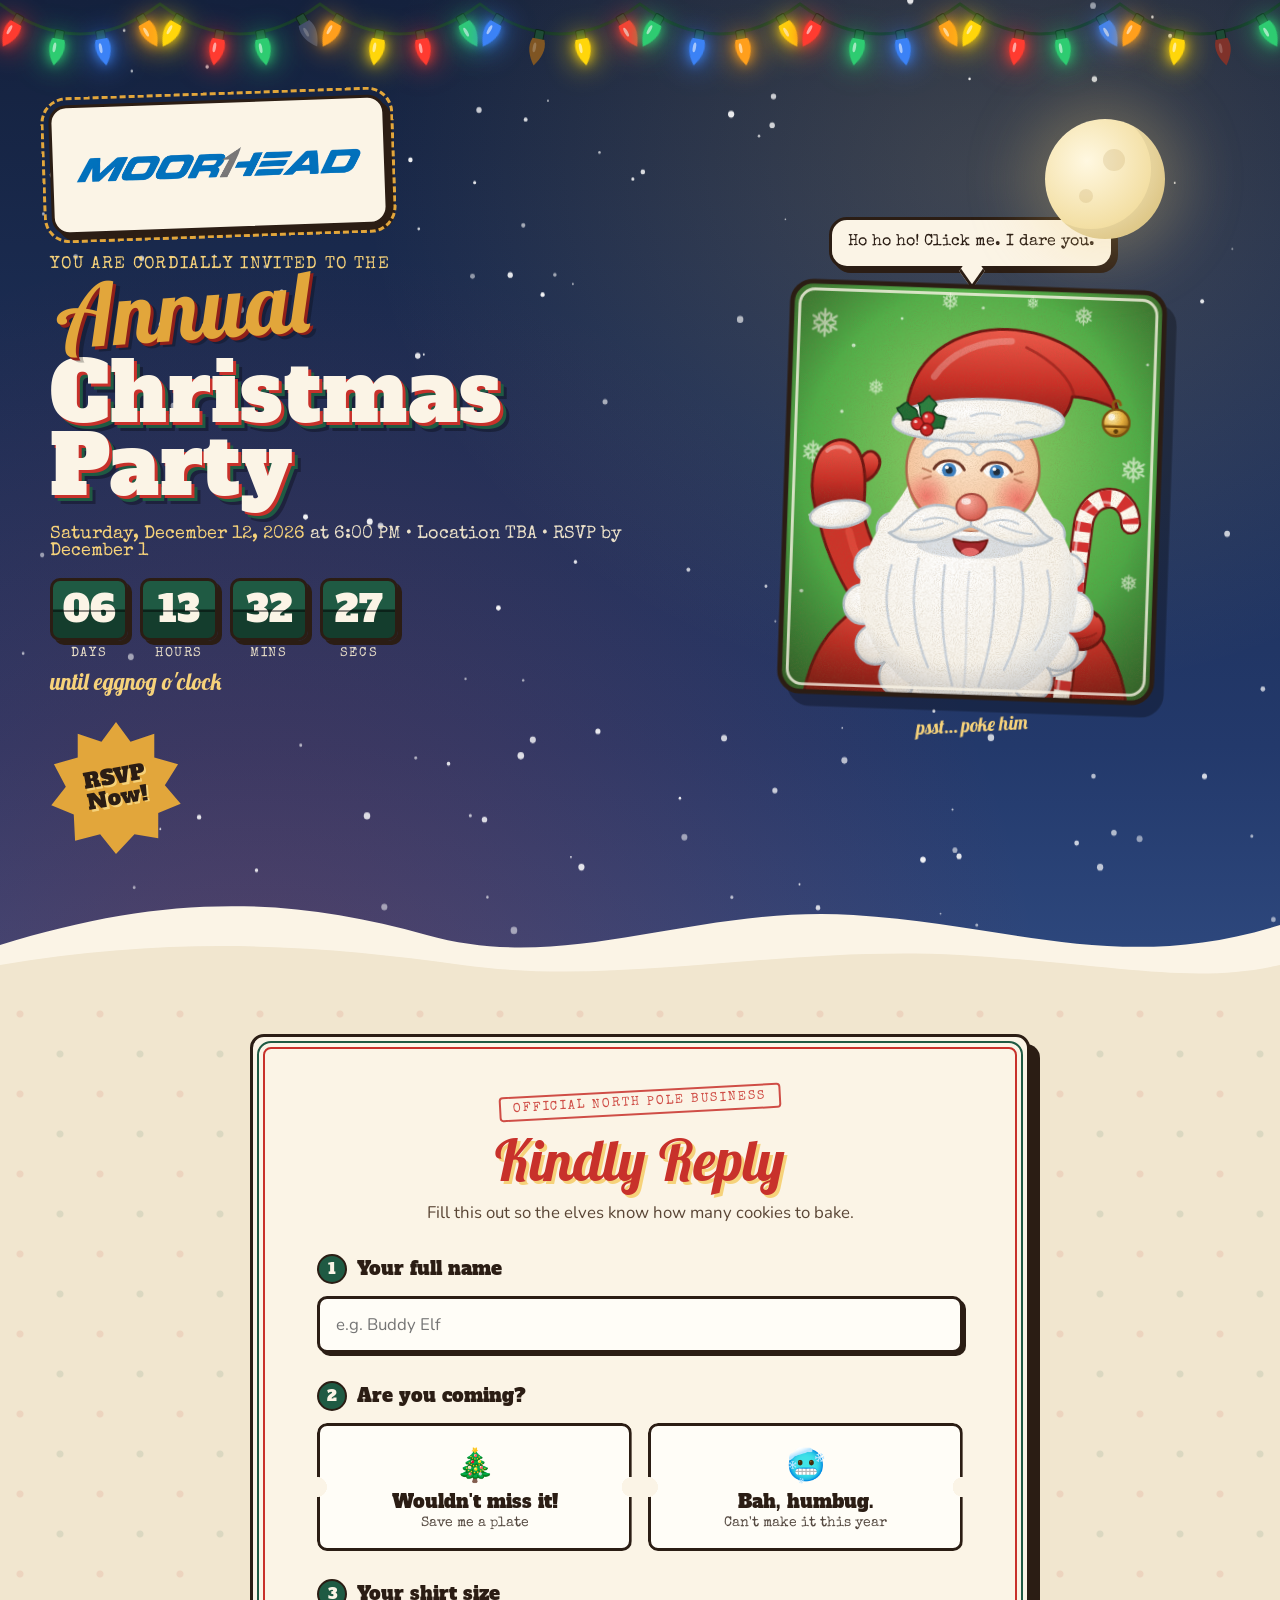
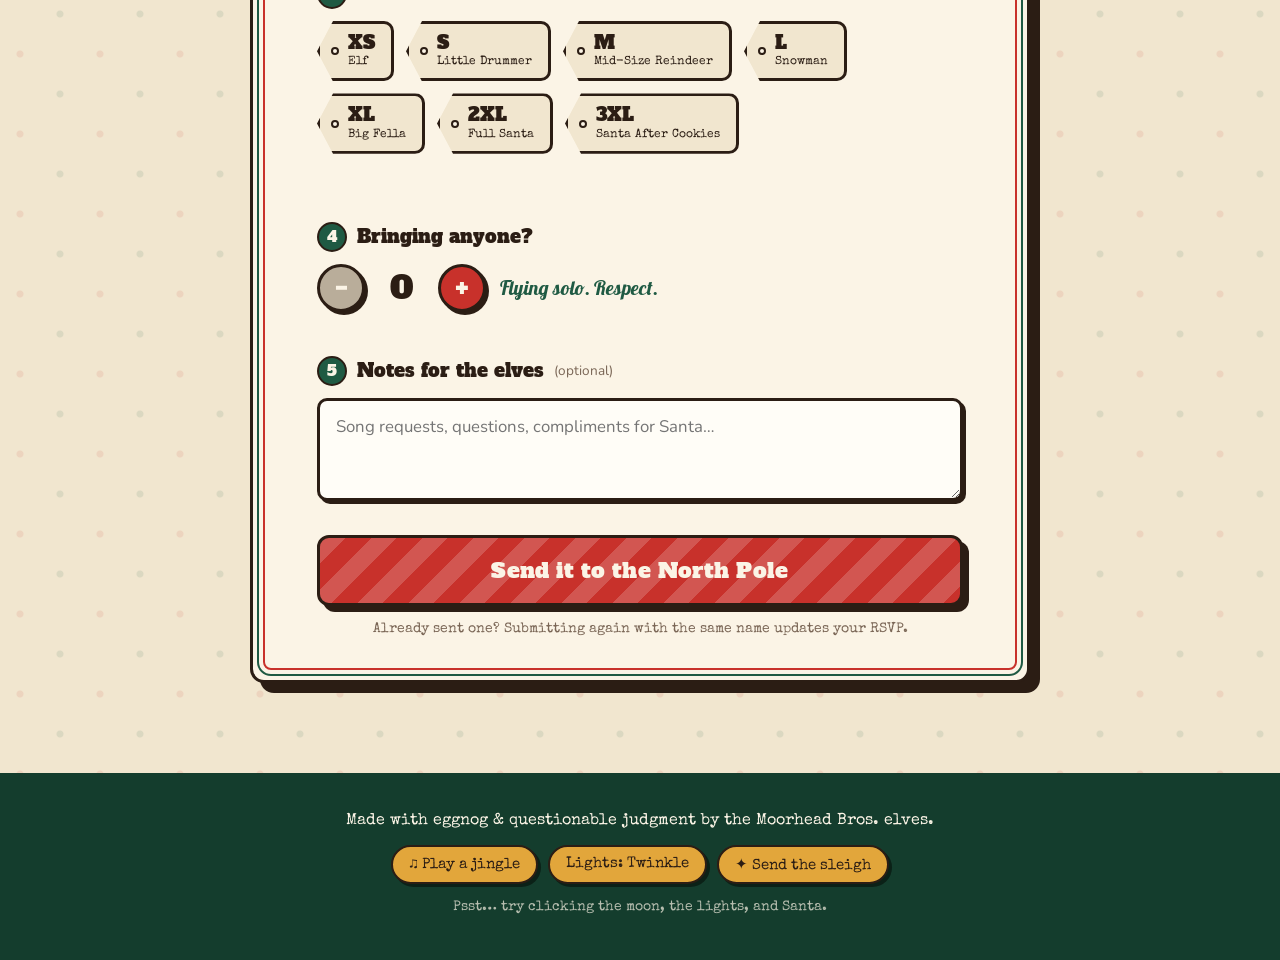
==== index.html @ 8919d3af "Add files via upload" ====
<!doctype html>
<html lang="en">
<head>
  <meta charset="utf-8">
  <meta name="viewport" content="width=device-width, initial-scale=1">
  <title>Moorhead Bros. Christmas Party RSVP</title>
  <meta name="description" content="RSVP for the Moorhead Bros. Annual Christmas Party. Santa is checking his list.">
  <meta name="theme-color" content="#14213d">
  <link rel="icon" href="data:image/svg+xml,<svg xmlns='http://www.w3.org/2000/svg' viewBox='0 0 100 100'><text y='.9em' font-size='90'>🎄</text></svg>">
  <link rel="preconnect" href="https://fonts.googleapis.com">
  <link rel="preconnect" href="https://fonts.gstatic.com" crossorigin>
  <link href="https://fonts.googleapis.com/css2?family=Lobster&family=Alfa+Slab+One&family=Special+Elite&family=Nunito:wght@400;700;900&display=swap" rel="stylesheet">
  <link rel="stylesheet" href="css/style.css">
</head>
<body>
  <!-- Old-school C9 string lights (drawn by js/main.js) -->
  <div class="lights" aria-hidden="true">
    <svg id="lights-svg" preserveAspectRatio="none"></svg>
  </div>

  <!-- Night sky with snow, moon and the occasional sleigh -->
  <header class="hero">
    <canvas id="snow" aria-hidden="true"></canvas>
    <button class="moon" id="moon" type="button" aria-label="Click the moon to call Santa's sleigh"></button>

    <svg class="sleigh" id="sleigh" viewBox="0 0 420 90" aria-hidden="true">
      <g fill="currentColor">
        <!-- reindeer -->
        <g class="deer">
          <ellipse cx="40" cy="48" rx="20" ry="8"/><path d="M56 44l10-12 4 2-8 14z"/><circle cx="68" cy="30" r="5"/>
          <path d="M66 26l-4-10M66 22l-6-2M70 25l4-11M72 19l5-2" stroke="currentColor" stroke-width="2" fill="none"/>
          <path d="M26 52l-8 14M32 54l-2 16M48 54l4 16M54 52l10 12" stroke="currentColor" stroke-width="3" fill="none"/>
        </g>
        <g class="deer" transform="translate(80 -6)">
          <ellipse cx="40" cy="48" rx="20" ry="8"/><path d="M56 44l10-12 4 2-8 14z"/><circle cx="68" cy="30" r="5"/>
          <path d="M66 26l-4-10M66 22l-6-2M70 25l4-11M72 19l5-2" stroke="currentColor" stroke-width="2" fill="none"/>
          <path d="M26 52l-8 14M32 54l-2 16M48 54l4 16M54 52l10 12" stroke="currentColor" stroke-width="3" fill="none"/>
        </g>
        <g class="deer lead" transform="translate(160 -12)">
          <ellipse cx="40" cy="48" rx="20" ry="8"/><path d="M56 44l10-12 4 2-8 14z"/><circle cx="68" cy="30" r="5"/>
          <path d="M66 26l-4-10M66 22l-6-2M70 25l4-11M72 19l5-2" stroke="currentColor" stroke-width="2" fill="none"/>
          <path d="M26 52l-8 14M32 54l-2 16M48 54l4 16M54 52l10 12" stroke="currentColor" stroke-width="3" fill="none"/>
          <circle class="rudolph" cx="74" cy="31" r="3.5"/>
        </g>
        <!-- reins -->
        <path d="M300 52 C 260 40, 240 40, 228 40" stroke="currentColor" stroke-width="1.5" fill="none"/>
        <!-- sleigh + santa -->
        <path d="M300 40h70c10 0 14 10 8 18l-8 8h-66c-10 0-14-6-10-14z"/>
        <path d="M296 72h92c8 0 12-4 14-10" stroke="currentColor" stroke-width="3" fill="none"/>
        <circle cx="338" cy="28" r="9"/><path d="M330 22l8-16 10 14z"/><rect x="326" y="34" width="24" height="10"/>
        <rect x="352" y="22" width="20" height="20" rx="3"/>
      </g>
    </svg>

    <div class="hero-inner">
      <div class="hero-copy">
        <div class="logo-badge">
          <img src="assets/logo.png" alt="Moorhead Bros. logo" id="company-logo"
               onerror="this.hidden=true; document.getElementById('logo-fallback').hidden=false;">
          <div class="logo-fallback" id="logo-fallback" hidden>
            <span class="lf-small">The</span>
            <span class="lf-big">Moorhead Bros.</span>
            <span class="lf-small">Est. a long time ago</span>
          </div>
        </div>

        <p class="kicker">You are cordially invited to the</p>
        <h1 class="title">
          <span class="title-script">Annual</span>
          <span class="title-block">Christmas Party</span>
        </h1>
        <p class="sub" id="party-details">Details loading&hellip;</p>

        <div class="countdown" id="countdown" aria-live="off">
          <div class="cd-cell"><span class="cd-num" data-unit="days">--</span><span class="cd-label">Days</span></div>
          <div class="cd-cell"><span class="cd-num" data-unit="hours">--</span><span class="cd-label">Hours</span></div>
          <div class="cd-cell"><span class="cd-num" data-unit="mins">--</span><span class="cd-label">Mins</span></div>
          <div class="cd-cell"><span class="cd-num" data-unit="secs">--</span><span class="cd-label">Secs</span></div>
        </div>
        <p class="cd-caption" id="cd-caption">until eggnog o'clock</p>

        <a class="btn btn-starburst" href="#rsvp"><span>RSVP<br>Now!</span></a>
        <p class="headcount" id="headcount" hidden></p>
      </div>

      <!-- Vintage Santa (interactive: click him, watch his eyes) -->
      <div class="santa-wrap">
        <div class="speech" id="speech" role="status" aria-live="polite">Ho ho ho! Click me. I dare you.</div>
        <button class="santa-btn" id="santa" type="button" aria-label="Poke Santa">
<svg class="santa" viewBox="0 0 400 440" aria-hidden="true">
            <defs>
              <radialGradient id="sgCard" cx=".5" cy=".42" r=".78">
                <stop offset="0" stop-color="#96d46c"/><stop offset=".55" stop-color="#4fae47"/><stop offset="1" stop-color="#287a35"/>
              </radialGradient>
              <linearGradient id="sgRed" x1="0" y1="0" x2="0" y2="1">
                <stop offset="0" stop-color="#ef5a4b"/><stop offset=".55" stop-color="#cb3027"/><stop offset="1" stop-color="#8c1a16"/>
              </linearGradient>
              <radialGradient id="sgFur" cx=".42" cy=".32" r=".8">
                <stop offset="0" stop-color="#ffffff"/><stop offset=".6" stop-color="#f8f4ec"/><stop offset="1" stop-color="#d3dce6"/>
              </radialGradient>
              <radialGradient id="sgSkin" cx=".45" cy=".42" r=".7">
                <stop offset="0" stop-color="#fee6cc"/><stop offset=".7" stop-color="#f6c49d"/><stop offset="1" stop-color="#e29e78"/>
              </radialGradient>
              <radialGradient id="sgCheek">
                <stop offset="0" stop-color="#f0645f" stop-opacity=".8"/><stop offset="1" stop-color="#f0645f" stop-opacity="0"/>
              </radialGradient>
              <radialGradient id="sgNose" cx=".38" cy=".32" r=".75">
                <stop offset="0" stop-color="#fbab9d"/><stop offset="1" stop-color="#d65449"/>
              </radialGradient>
              <radialGradient id="sgGold" cx=".35" cy=".3" r=".8">
                <stop offset="0" stop-color="#fff3b8"/><stop offset=".5" stop-color="#e8b23f"/><stop offset="1" stop-color="#946010"/>
              </radialGradient>
              <radialGradient id="sgVignette" cx=".5" cy=".46" r=".72">
                <stop offset=".62" stop-color="#3b1d08" stop-opacity="0"/><stop offset="1" stop-color="#3b1d08" stop-opacity=".38"/>
              </radialGradient>
              <symbol id="sgFlake" viewBox="-12 -12 24 24">
                <g stroke="#effbe6" stroke-width="1.7" stroke-linecap="round" fill="none">
                  <path id="sgArm" d="M0 0V-10M-3.2-7.2L0-4.6L3.2-7.2"/>
                  <use href="#sgArm" transform="rotate(60)"/><use href="#sgArm" transform="rotate(120)"/>
                  <use href="#sgArm" transform="rotate(180)"/><use href="#sgArm" transform="rotate(240)"/><use href="#sgArm" transform="rotate(300)"/>
                </g>
              </symbol>
              <clipPath id="sgCardClip"><rect x="4" y="4" width="392" height="432" rx="22"/></clipPath>
              <clipPath id="sgEyeL"><path d="M161 198 C 166 187, 184 187, 189 198 C 184 207, 166 207, 161 198 Z"/></clipPath>
              <clipPath id="sgEyeR"><path d="M211 198 C 216 187, 234 187, 239 198 C 234 207, 216 207, 211 198 Z"/></clipPath>
              <filter id="sgGrain" x="0" y="0" width="100%" height="100%">
                <feTurbulence type="fractalNoise" baseFrequency=".9" numOctaves="2" stitchTiles="stitch"/>
                <feColorMatrix values="0 0 0 0 .25  0 0 0 0 .15  0 0 0 0 .05  0 0 0 -1.1 .62"/>
              </filter>
            </defs>

            <g clip-path="url(#sgCardClip)">
              <!-- green card with snowflakes -->
              <rect width="400" height="440" fill="url(#sgCard)"/>
              <g opacity=".75">
                <use href="#sgFlake" x="22" y="30" width="34" height="34"/>
                <use href="#sgFlake" x="86" y="104" width="18" height="18"/>
                <use href="#sgFlake" x="18" y="170" width="26" height="26"/>
                <use href="#sgFlake" x="40" y="390" width="20" height="20"/>
                <use href="#sgFlake" x="300" y="20" width="22" height="22"/>
                <use href="#sgFlake" x="354" y="176" width="30" height="30"/>
                <use href="#sgFlake" x="358" y="300" width="20" height="20"/>
                <use href="#sgFlake" x="250" y="12" width="14" height="14"/>
                <use href="#sgFlake" x="160" y="10" width="20" height="20"/>
              </g>
              <g fill="#fff" opacity=".7">
                <circle cx="70" cy="70" r="2"/><circle cx="120" cy="40" r="1.5"/><circle cx="60" cy="140" r="1.8"/>
                <circle cx="30" cy="250" r="1.5"/><circle cx="340" cy="110" r="2"/><circle cx="380" cy="80" r="1.5"/>
                <circle cx="372" cy="250" r="1.8"/><circle cx="205" cy="26" r="1.6"/><circle cx="24" cy="330" r="2"/>
              </g>

              <g class="santa-body" stroke-linejoin="round" stroke-linecap="round">
                <!-- coat -->
                <path d="M30 440 C 40 360, 100 318, 200 312 C 300 318, 360 360, 370 440 Z" fill="url(#sgRed)" stroke="#6e1410" stroke-width="3"/>

                <!-- candy cane + holding mitten -->
                <path d="M300 446 L 318 252 C 321 214, 366 210, 368 248" fill="none" stroke="#6e1410" stroke-width="22"/>
                <path d="M300 446 L 318 252 C 321 214, 366 210, 368 248" fill="none" stroke="#fffaf0" stroke-width="17"/>
                <path d="M300 446 L 318 252 C 321 214, 366 210, 368 248" fill="none" stroke="#d62f2f" stroke-width="17" stroke-dasharray="10 11" stroke-linecap="butt"/>
                <path d="M297 430 L 313 254 C 315 230, 336 222, 350 228" fill="none" stroke="#fff" stroke-opacity=".55" stroke-width="3"/>
                <ellipse cx="300" cy="394" rx="28" ry="13" transform="rotate(-28 300 394)" fill="url(#sgFur)" stroke="#b7c2cc" stroke-width="2.5"/>
                <ellipse cx="318" cy="360" rx="26" ry="22" fill="url(#sgRed)" stroke="#6e1410" stroke-width="3"/>
                <path d="M298 352 C 304 338, 326 334, 336 346" fill="none" stroke="#6e1410" stroke-width="3"/>
                <path d="M300 366 C 310 372, 326 372, 336 364" fill="none" stroke="#8c1a16" stroke-width="2" opacity=".6"/>

                <!-- waving arm -->
                <g class="santa-arm"><g transform="translate(-14 -40)">
                  <path d="M126 386 C 104 356, 86 326, 78 294" fill="none" stroke="#6e1410" stroke-width="50"/>
                  <path d="M126 386 C 104 356, 86 326, 78 294" fill="none" stroke="#cd3329" stroke-width="44"/>
                  <path d="M118 372 C 102 350, 92 330, 86 306" fill="none" stroke="#ef5a4b" stroke-width="8" opacity=".5"/>
                  <path d="M98 254 C 114 248, 122 230, 110 222 C 102 218, 96 226, 94 236 Z" fill="url(#sgRed)" stroke="#6e1410" stroke-width="3"/>
                  <path d="M50 284 C 40 252, 46 214, 72 210 C 98 208, 104 242, 100 284 Z" fill="url(#sgRed)" stroke="#6e1410" stroke-width="3"/>
                  <path d="M60 222 C 66 216, 78 216, 84 222" fill="none" stroke="#fff" stroke-opacity=".35" stroke-width="4"/>
                  <ellipse cx="76" cy="288" rx="32" ry="14" transform="rotate(-10 76 288)" fill="url(#sgFur)" stroke="#b7c2cc" stroke-width="2.5"/>
                </g></g>

                <!-- face -->
                <ellipse cx="200" cy="196" rx="70" ry="66" fill="url(#sgSkin)" stroke="#b0654a" stroke-width="2.5"/>
                <circle cx="152" cy="226" r="27" fill="url(#sgCheek)"/>
                <circle cx="248" cy="226" r="27" fill="url(#sgCheek)"/>

                <!-- beard: curls first, body on top so only the scalloped edge shows -->
                <g fill="url(#sgFur)" stroke="#b9c4cf" stroke-width="2.5">
                  <circle cx="118" cy="262" r="17"/><circle cx="98" cy="300" r="19"/><circle cx="90" cy="342" r="21"/>
                  <circle cx="104" cy="384" r="21"/><circle cx="130" cy="416" r="21"/><circle cx="164" cy="436" r="21"/>
                  <circle cx="236" cy="436" r="21"/><circle cx="270" cy="416" r="21"/><circle cx="296" cy="384" r="21"/>
                  <circle cx="310" cy="342" r="21"/><circle cx="302" cy="300" r="19"/><circle cx="282" cy="262" r="17"/>
                </g>
                <path d="M132 216 C 120 240, 92 266, 86 312 C 80 372, 120 432, 200 448 C 280 432, 320 372, 314 312 C 308 266, 280 240, 268 216 C 262 244, 240 260, 200 262 C 160 260, 138 244, 132 216 Z" fill="url(#sgFur)"/>
                <g fill="none" stroke="#cbd4de" stroke-width="2.5" stroke-linecap="round">
                  <path d="M118 300 C 110 330, 114 362, 128 384"/><path d="M146 292 C 138 332, 144 372, 160 406"/>
                  <path d="M174 298 C 170 342, 174 384, 186 424"/><path d="M226 298 C 230 342, 226 384, 214 424"/>
                  <path d="M254 292 C 262 332, 256 372, 240 406"/><path d="M282 300 C 290 330, 286 362, 272 384"/>
                  <path d="M200 304 C 196 344, 202 384, 198 432" opacity=".6"/>
                </g>
                <ellipse cx="200" cy="278" rx="56" ry="12" fill="#c3cdd8" opacity=".55"/>

                <!-- mouth -->
                <g class="mouth">
                  <path d="M182 270 C 186 292, 214 292, 218 270 C 206 274, 194 274, 182 270 Z" fill="#a3232a" stroke="#6e1410" stroke-width="2"/>
                  <path d="M190 283 C 194 277, 206 277, 210 283 C 204 289, 196 289, 190 283 Z" fill="#e86a6a"/>
                </g>

                <!-- mustache -->
                <g fill="url(#sgFur)" stroke="#b9c4cf" stroke-width="2.5">
                  <path d="M200 250 C 190 236, 164 230, 146 240 C 130 249, 128 262, 114 266 C 132 280, 162 276, 182 264 C 192 259, 198 256, 200 256 Z"/>
                  <path d="M200 250 C 210 236, 236 230, 254 240 C 270 249, 272 262, 286 266 C 268 280, 238 276, 218 264 C 208 259, 202 256, 200 256 Z"/>
                </g>
                <g fill="none" stroke="#c6d0da" stroke-width="2">
                  <path d="M150 252 C 162 246, 176 248, 186 254"/><path d="M250 252 C 238 246, 224 248, 214 254"/>
                  <path d="M136 262 C 148 262, 160 258, 170 254"/><path d="M264 262 C 252 262, 240 258, 230 254"/>
                </g>

                <!-- nose -->
                <ellipse cx="200" cy="236" rx="16" ry="14" fill="url(#sgNose)" stroke="#a8463c" stroke-width="2"/>
                <ellipse cx="194" cy="230" rx="5" ry="3.5" fill="#fff" opacity=".75"/>

                <!-- eyes -->
                <g class="eye" id="eye-l">
                  <g clip-path="url(#sgEyeL)">
                    <rect x="158" y="184" width="34" height="28" fill="#fff"/>
                    <g class="pupil" data-cx="175" data-cy="198">
                      <circle cx="175" cy="198" r="7.5" fill="#3d82c4"/>
                      <circle cx="175" cy="198" r="3.6" fill="#1b2a3a"/>
                      <circle cx="172.5" cy="195" r="2" fill="#fff"/>
                    </g>
                    <rect class="lid" x="158" y="185" width="34" height="0" fill="#f6c49d"/>
                  </g>
                  <path d="M159 197 C 165 185, 185 185, 191 197" fill="none" stroke="#6b3426" stroke-width="3"/>
                </g>
                <g class="eye" id="eye-r">
                  <g clip-path="url(#sgEyeR)">
                    <rect x="208" y="184" width="34" height="28" fill="#fff"/>
                    <g class="pupil" data-cx="225" data-cy="198">
                      <circle cx="225" cy="198" r="7.5" fill="#3d82c4"/>
                      <circle cx="225" cy="198" r="3.6" fill="#1b2a3a"/>
                      <circle cx="222.5" cy="195" r="2" fill="#fff"/>
                    </g>
                    <rect class="lid" x="208" y="185" width="34" height="0" fill="#f6c49d"/>
                  </g>
                  <path d="M209 197 C 215 185, 235 185, 241 197" fill="none" stroke="#6b3426" stroke-width="3"/>
                </g>
                <path d="M156 200 l -9 -3 M156 205 l -8 3 M244 200 l 9 -3 M244 205 l 8 3" fill="none" stroke="#c07a5c" stroke-width="2"/>

                <!-- eyebrows -->
                <path d="M152 180 C 160 168, 184 166, 194 176 M248 180 C 240 168, 216 166, 206 176" fill="none" stroke="#c3cdd6" stroke-width="12"/>
                <path d="M152 180 C 160 168, 184 166, 194 176 M248 180 C 240 168, 216 166, 206 176" fill="none" stroke="#fdfbf6" stroke-width="8"/>

                <!-- hat -->
                <g class="santa-hat">
                  <path d="M128 144 C 126 84, 176 44, 240 48 C 296 52, 338 86, 350 128 C 338 122, 318 116, 302 116 C 300 130, 292 142, 282 148 Z" fill="url(#sgRed)" stroke="#6e1410" stroke-width="3"/>
                  <path d="M252 66 C 282 80, 300 98, 304 116" fill="none" stroke="#8c1a16" stroke-width="3" opacity=".6"/>
                  <path d="M156 100 C 172 74, 204 60, 236 60" fill="none" stroke="#fff" stroke-opacity=".25" stroke-width="7"/>
                  <g class="pompom">
                    <path d="M346 126 c -4 -7 6 -11 7 -3" fill="none" stroke="#8a5a10" stroke-width="3"/>
                    <circle cx="349" cy="142" r="14" fill="url(#sgGold)" stroke="#7a4e0c" stroke-width="2.5"/>
                    <path d="M336 146 H 362" stroke="#7a4e0c" stroke-width="2.5"/>
                    <circle cx="349" cy="151" r="2.5" fill="#5a3a08"/>
                    <circle cx="344" cy="136" r="3.5" fill="#fff" opacity=".75"/>
                  </g>
                  <path d="M114 150 C 110 118, 290 110, 294 142 C 296 170, 118 178, 114 150 Z" fill="url(#sgFur)" stroke="#b9c4cf" stroke-width="2.5"/>
                  <g fill="none" stroke="#cfd8e1" stroke-width="2.5">
                    <path d="M150 150 q 14 -8 30 -6"/><path d="M196 140 q 14 -6 30 -2"/><path d="M244 146 q 12 -4 26 2"/>
                    <path d="M172 162 q 14 -6 28 -4"/><path d="M222 160 q 14 -4 28 0"/>
                  </g>
                  <!-- holly -->
                  <g stroke="#0f3d1d" stroke-width="1.6">
                    <path transform="translate(140 146) rotate(-150)" d="M0 0 C 5 -6 10 -3 13 -9 C 15 -3 21 -5 25 -1 C 21 2 23 7 19 10 C 14 6 9 11 5 7 C 3 3 -2 4 0 0 Z" fill="#1e6b34"/>
                    <path transform="translate(144 144) rotate(-70)" d="M0 0 C 5 -6 10 -3 13 -9 C 15 -3 21 -5 25 -1 C 21 2 23 7 19 10 C 14 6 9 11 5 7 C 3 3 -2 4 0 0 Z" fill="#2a8040"/>
                    <path transform="translate(146 148) rotate(-10)" d="M0 0 C 5 -6 10 -3 13 -9 C 15 -3 21 -5 25 -1 C 21 2 23 7 19 10 C 14 6 9 11 5 7 C 3 3 -2 4 0 0 Z" fill="#1e6b34"/>
                  </g>
                  <g stroke="#7a1010" stroke-width="1.5">
                    <circle cx="140" cy="150" r="6.5" fill="#d62828"/><circle cx="151" cy="144" r="6.5" fill="#e03333"/><circle cx="150" cy="156" r="6.5" fill="#c92222"/>
                  </g>
                  <g fill="#fff" opacity=".8"><circle cx="138" cy="148" r="1.8"/><circle cx="149" cy="142" r="1.8"/><circle cx="148" cy="154" r="1.8"/></g>
                </g>
              </g>

              <!-- aged print feel -->
              <rect width="400" height="440" fill="url(#sgVignette)" pointer-events="none"/>
              <rect width="400" height="440" filter="url(#sgGrain)" opacity=".5" pointer-events="none"/>
            </g>
            <rect x="12" y="12" width="376" height="416" rx="16" fill="none" stroke="#fbf4e6" stroke-width="3" opacity=".8"/>
            <rect x="4" y="4" width="392" height="432" rx="22" fill="none" stroke="#2b1d14" stroke-width="5"/>
          </svg>
        </button>
        <p class="santa-hint">psst&hellip; poke him</p>
      </div>
    </div>

    <!-- snowy hills divider -->
    <svg class="hills" viewBox="0 0 1440 120" preserveAspectRatio="none" aria-hidden="true">
      <path d="M0 70 C 180 20, 320 20, 480 60 C 640 100, 780 30, 960 40 C 1140 50, 1260 100, 1440 50 L1440 120 L0 120 Z" fill="#fbf4e6"/>
      <path d="M0 90 C 200 60, 360 70, 520 90 C 700 112, 880 70, 1080 80 C 1260 90, 1340 110, 1440 90 L1440 120 L0 120 Z" fill="#f1e6cf"/>
    </svg>
  </header>

  <main>
    <section class="rsvp" id="rsvp">
      <div class="card" id="card">
        <!-- FORM SIDE -->
        <form id="rsvp-form" class="card-face" novalidate>
          <div class="card-head">
            <p class="stamp">Official North Pole Business</p>
            <h2>Kindly Reply</h2>
            <p class="card-sub">Fill this out so the elves know how many cookies to bake.</p>
          </div>

          <!-- honeypot: humans never see this -->
          <div class="hp" aria-hidden="true">
            <label>Leave this empty <input type="text" name="website" tabindex="-1" autocomplete="off"></label>
          </div>

          <div class="field">
            <label for="name" class="label"><span class="num">1</span> Your full name</label>
            <input id="name" name="name" type="text" maxlength="80" autocomplete="name" required placeholder="e.g. Buddy Elf">
            <p class="error" data-for="name"></p>
          </div>

          <fieldset class="field">
            <legend class="label"><span class="num">2</span> Are you coming?</legend>
            <div class="attend">
              <label class="ticket ticket-yes">
                <input type="radio" name="attending" value="Yes" required>
                <span class="ticket-inner">
                  <span class="ticket-emoji" aria-hidden="true">🎄</span>
                  <span class="ticket-main">Wouldn't miss it!</span>
                  <span class="ticket-small">Save me a plate</span>
                </span>
              </label>
              <label class="ticket ticket-no">
                <input type="radio" name="attending" value="No">
                <span class="ticket-inner">
                  <span class="ticket-emoji" aria-hidden="true">🥶</span>
                  <span class="ticket-main">Bah, humbug.</span>
                  <span class="ticket-small">Can't make it this year</span>
                </span>
              </label>
            </div>
            <p class="error" data-for="attending"></p>
          </fieldset>

          <div class="if-attending" id="if-attending">
           <div class="if-attending-inner">
            <fieldset class="field">
              <legend class="label"><span class="num">3</span> Your shirt size</legend>
              <div class="sizes" id="sizes"></div>
              <p class="size-quip" id="size-quip" aria-live="polite">&nbsp;</p>
              <p class="error" data-for="shirtSize"></p>
            </fieldset>

            <fieldset class="field">
              <legend class="label"><span class="num">4</span> Bringing anyone?</legend>
              <div class="stepper">
                <button type="button" class="step-btn" id="guest-minus" aria-label="Remove a guest">&minus;</button>
                <output class="step-val" id="guest-count" aria-live="polite">0</output>
                <button type="button" class="step-btn" id="guest-plus" aria-label="Add a guest">+</button>
                <span class="step-quip" id="guest-quip">Flying solo. Respect.</span>
              </div>
              <div class="guests" id="guests"></div>
              <div class="extra-guests" id="extra-guests" hidden>
                <label for="extra-count">Anyone else tagging along? Just give us a number.</label>
                <select id="extra-count"></select>
              </div>
              <p class="error" data-for="guests"></p>
            </fieldset>
           </div>
          </div>

          <div class="field">
            <label for="notes" class="label"><span class="num" id="notes-num">5</span> Notes for the elves <em>(optional)</em></label>
            <textarea id="notes" name="notes" rows="3" maxlength="500" placeholder="Song requests, questions, compliments for Santa&hellip;"></textarea>
          </div>

          <button type="submit" class="btn btn-submit" id="submit-btn">
            <span class="btn-label">Send it to the North Pole</span>
            <span class="btn-sending">Elves are processing&hellip;</span>
          </button>
          <p class="form-status" id="form-status" role="alert"></p>
          <p class="fine-print">Already sent one? Submitting again with the same name updates your RSVP.</p>
        </form>

        <!-- SUCCESS SIDE -->
        <div class="card-face card-success" id="success" tabindex="-1" hidden>
          <div class="nice-list">
            <p class="stamp stamp-green">Approved</p>
            <h2 id="success-title">You're on the Nice List!</h2>
            <p id="success-msg" class="card-sub"></p>
            <div class="ticket-stub" id="ticket-stub"></div>
            <button type="button" class="btn btn-ghost" id="edit-btn">Change my RSVP</button>
          </div>
        </div>
      </div>
    </section>
  </main>

  <footer class="footer">
    <p>Made with eggnog &amp; questionable judgment by the Moorhead Bros. elves.</p>
    <p class="footer-tools">
      <button type="button" class="chip" id="jingle-btn" aria-pressed="false">&#9835; Play a jingle</button>
      <button type="button" class="chip" id="mode-btn">Lights: Twinkle</button>
      <button type="button" class="chip" id="sleigh-btn">&#10022; Send the sleigh</button>
    </p>
    <p class="footer-egg">Psst&hellip; try clicking the moon, the lights, and Santa.</p>
  </footer>

  <div class="toast" id="toast" role="status" aria-live="polite"></div>

  <script src="js/config.js"></script>
  <script src="js/main.js"></script>
  <script src="js/rsvp.js"></script>
</body>
</html>
---- css/style.css ----
/* ============================================================
   Moorhead Bros. Christmas Party RSVP
   Retro palette: cream paper, tomato red, pine green, tinsel gold
   ============================================================ */
:root {
  --ink: #2b1d14;
  --paper: #fbf4e6;
  --paper-2: #f1e6cf;
  --red: #c8312b;
  --red-dk: #8f1f1a;
  --green: #1f5a43;
  --green-dk: #143d2d;
  --gold: #e2a63b;
  --gold-lt: #f6d27a;
  --night: #14213d;
  --night-2: #23396b;
  --shadow: 6px 6px 0 var(--ink);
  --radius: 14px;
  --font-script: "Lobster", "Brush Script MT", cursive;
  --font-slab: "Alfa Slab One", "Rockwell", Georgia, serif;
  --font-type: "Special Elite", "Courier New", monospace;
  --font-body: "Nunito", system-ui, sans-serif;
}

*, *::before, *::after { box-sizing: border-box; }
html { scroll-behavior: smooth; }
body {
  margin: 0;
  font-family: var(--font-body);
  color: var(--ink);
  background: var(--paper-2);
  overflow-x: hidden;
  -webkit-font-smoothing: antialiased;
}
img { max-width: 100%; display: block; }
button { font: inherit; color: inherit; }
[hidden] { display: none !important; }

/* ---------- String lights ---------- */
.lights {
  position: fixed;
  inset: 0 0 auto 0;
  height: 78px;
  z-index: 50;
  pointer-events: none;
}
#lights-svg { width: 100%; height: 100%; overflow: visible; }
.wire { fill: none; stroke: #173a2a; stroke-width: 3; }
.bulb { pointer-events: auto; cursor: pointer; transition: transform .2s; }
.bulb .glass { transition: fill .25s, opacity .25s, filter .25s; }
.bulb .shine { fill: #fff; opacity: .55; }
.bulb .socket { fill: #1d4a35; stroke: #0e261b; stroke-width: 1; }
.bulb.on .glass { filter: drop-shadow(0 0 6px var(--c)) drop-shadow(0 0 14px var(--c)); }
.bulb.off .glass { fill: color-mix(in srgb, var(--c) 35%, #3a2d26) !important; filter: none; }
.bulb.off .shine { opacity: .2; }
.bulb.broken .glass { fill: #3a2d26 !important; filter: none; opacity: .5; }
.bulb.broken .shine { opacity: 0; }
.bulb:hover { transform: translateY(2px); }
.shard { fill: #e8e2d4; animation: shard 0.8s ease-out forwards; }
@keyframes shard {
  to { transform: translate(var(--dx), var(--dy)) rotate(var(--rot)); opacity: 0; }
}

/* ---------- Hero ---------- */
.hero {
  position: relative;
  min-height: 100vh;
  padding: 100px 24px 140px;
  background:
    radial-gradient(ellipse at 78% 18%, rgba(246,210,122,.18), transparent 45%),
    radial-gradient(ellipse at 20% 110%, rgba(200,49,43,.25), transparent 55%),
    linear-gradient(180deg, var(--night) 0%, var(--night-2) 75%, #2f4a80 100%);
  color: var(--paper);
  overflow: hidden;
  isolation: isolate;
}
#snow { position: absolute; inset: 0; width: 100%; height: 100%; z-index: 0; pointer-events: none; }
.moon {
  position: absolute; top: 12%; right: 9%;
  width: 120px; height: 120px; border-radius: 50%;
  background: radial-gradient(circle at 35% 35%, #fff8e1, #f3dfa4 60%, #e2c475);
  box-shadow: 0 0 60px 20px rgba(246, 210, 122, .25), inset -14px -10px 0 rgba(0,0,0,.06);
  z-index: 3;
  border: 0; padding: 0; cursor: pointer;
  transition: box-shadow .3s, transform .3s;
}
.moon:hover, .moon:focus-visible {
  outline: none; transform: scale(1.06);
  box-shadow: 0 0 80px 34px rgba(246, 210, 122, .45), inset -14px -10px 0 rgba(0,0,0,.06);
}
.moon::before, .moon::after {
  content: ""; position: absolute; border-radius: 50%; background: rgba(160, 120, 50, .15);
}
.moon::before { width: 22px; height: 22px; top: 30px; left: 58px; }
.moon::after { width: 14px; height: 14px; top: 70px; left: 34px; }

.sleigh {
  position: absolute; top: 16%; left: 0;
  width: 260px; color: rgba(20, 14, 10, .85);
  transform: translateX(-120%);
  z-index: 1; pointer-events: none;
}
.sleigh.fly { animation: fly 9s linear forwards; }
.sleigh .deer { animation: gallop .5s ease-in-out infinite alternate; transform-box: fill-box; }
.sleigh .deer.lead { animation-delay: .15s; }
.sleigh .rudolph { fill: #ff3b30; filter: drop-shadow(0 0 4px #ff3b30); }
@keyframes fly {
  0%   { transform: translate(-120%, 40px) rotate(-4deg); }
  50%  { transform: translate(50vw, -30px) rotate(-8deg); }
  100% { transform: translate(110vw, 30px) rotate(-2deg); }
}
@keyframes gallop { to { transform: translateY(-4px); } }

.hero-inner {
  position: relative; z-index: 2;
  max-width: 1180px; margin: 0 auto;
  display: grid; grid-template-columns: 1.1fr .9fr; gap: 32px; align-items: center;
}
.hero-copy { text-align: left; }

.logo-badge {
  display: inline-flex; align-items: center; justify-content: center;
  padding: 14px 22px;
  background: var(--paper);
  border: 3px solid var(--ink);
  border-radius: 18px;
  outline: 3px dashed var(--gold);
  outline-offset: 5px;
  box-shadow: var(--shadow);
  transform: rotate(-2deg);
  margin-bottom: 26px;
  animation: sway 6s ease-in-out infinite;
}
.logo-badge img { max-height: 96px; width: auto; max-width: min(320px, 70vw); }
.logo-fallback { display: flex; flex-direction: column; align-items: center; color: var(--ink); line-height: 1; }
.lf-small { font-family: var(--font-type); font-size: .8rem; letter-spacing: .14em; text-transform: uppercase; }
.lf-big { font-family: var(--font-slab); font-size: 1.9rem; color: var(--red); margin: 6px 0; }
@keyframes sway { 0%,100% { transform: rotate(-2deg); } 50% { transform: rotate(1.5deg); } }

.kicker {
  font-family: var(--font-type);
  font-size: 1.05rem; letter-spacing: .08em; text-transform: uppercase;
  color: var(--gold-lt); margin: 0 0 6px;
}
.title { margin: 0; line-height: .9; }
.title-script {
  display: block;
  font-family: var(--font-script); font-weight: 400;
  font-size: clamp(3rem, 7vw, 5.4rem);
  color: var(--gold);
  text-shadow: 3px 3px 0 var(--red-dk), 6px 6px 0 rgba(0,0,0,.25);
  transform: rotate(-4deg); transform-origin: left;
  margin-left: 6px;
}
.title-block {
  display: block;
  font-family: var(--font-slab); font-weight: 400;
  font-size: clamp(2.6rem, 6.4vw, 5.2rem);
  color: var(--paper);
  letter-spacing: .01em;
  text-shadow: 3px 3px 0 var(--red), 6px 6px 0 var(--green), 9px 9px 0 rgba(0,0,0,.3);
}
.sub {
  font-family: var(--font-type); font-size: 1.1rem;
  margin: 22px 0 18px; color: #e9dfc8;
}
.sub strong { color: var(--gold-lt); font-weight: 400; }

/* Flip-clock countdown */
.countdown { display: flex; gap: 12px; flex-wrap: wrap; }
.cd-cell {
  display: flex; flex-direction: column; align-items: center;
  min-width: 78px;
}
.cd-num {
  position: relative;
  display: block; width: 100%;
  padding: 10px 8px;
  font-family: var(--font-slab); font-size: 2.3rem; line-height: 1; text-align: center;
  color: var(--paper);
  background: linear-gradient(180deg, var(--green) 50%, var(--green-dk) 50%);
  border: 3px solid var(--ink); border-radius: 10px;
  box-shadow: 4px 4px 0 var(--ink);
}
.cd-num::after {
  content: ""; position: absolute; left: 0; right: 0; top: 50%; height: 2px; background: rgba(0,0,0,.45);
}
.cd-num.tick { animation: flip .35s ease; }
@keyframes flip { 0% { transform: rotateX(0); } 50% { transform: rotateX(80deg); } 100% { transform: rotateX(0); } }
.cd-label { font-family: var(--font-type); font-size: .8rem; letter-spacing: .12em; text-transform: uppercase; margin-top: 6px; color: #e9dfc8; }
.cd-caption { font-family: var(--font-script); font-size: 1.4rem; color: var(--gold-lt); margin: 8px 0 26px; }

/* Starburst button */
.btn-starburst {
  --size: 132px;
  display: inline-grid; place-items: center;
  width: var(--size); height: var(--size);
  text-decoration: none; text-align: center;
  font-family: var(--font-slab); font-size: 1.3rem; line-height: 1;
  color: var(--ink);
  background: var(--gold);
  clip-path: polygon(50% 0%, 61% 15%, 79% 9%, 79% 27%, 97% 32%, 87% 48%, 99% 62%, 82% 69%, 82% 88%, 64% 85%, 50% 100%, 38% 85%, 19% 90%, 18% 70%, 1% 63%, 12% 49%, 3% 32%, 21% 27%, 21% 9%, 39% 15%);
  animation: spin 18s linear infinite;
  transition: background .2s;
  position: relative;
}
.btn-starburst span { animation: spin 18s linear infinite reverse; transform: rotate(-10deg); text-shadow: 2px 2px 0 var(--gold-lt); }
.btn-starburst:hover, .btn-starburst:focus-visible { background: var(--gold-lt); animation-duration: 3s; }
.btn-starburst:hover span, .btn-starburst:focus-visible span { animation-duration: 3s; }
@keyframes spin { to { transform: rotate(360deg); } }
.headcount {
  font-family: var(--font-type); color: var(--paper); margin-top: 14px;
  display: inline-block; padding: 6px 12px; background: rgba(0,0,0,.25); border-radius: 999px;
}

/* ---------- Santa ---------- */
.santa-wrap { position: relative; display: flex; flex-direction: column; align-items: center; }
.santa-btn {
  background: none; border: 0; padding: 0; cursor: pointer;
  width: min(380px, 82vw);
  filter: drop-shadow(10px 12px 0 rgba(0,0,0,.3));
  transform: rotate(2deg);
  -webkit-tap-highlight-color: transparent;
}
.santa-btn:focus-visible { outline: 3px dashed var(--gold); outline-offset: 6px; border-radius: 20px; }
.santa { width: 100%; height: auto; overflow: visible; animation: bob 3.2s ease-in-out infinite; }
.santa * { transform-box: view-box; }
.santa-arm { transform-origin: 122px 380px; animation: wave 1.6s ease-in-out infinite; }
.santa-hat { transform-origin: 200px 150px; }
.pompom { transform-origin: 349px 124px; animation: pom 1.8s ease-in-out infinite; }
.mouth { transform-origin: 200px 272px; }
.santa.talking .mouth { animation: talk .18s ease-in-out infinite alternate; }
.santa.jiggle { animation: jiggle .6s ease; }
.santa.jiggle .santa-hat { animation: hatpop .6s ease; }
.lid { transition: height .08s; }
.santa.blink .lid, .santa.wink #eye-r .lid { height: 24px; }
@keyframes bob { 0%,100% { transform: translateY(0); } 50% { transform: translateY(-8px); } }
@keyframes wave { 0%,100% { transform: rotate(-7deg); } 50% { transform: rotate(9deg); } }
@keyframes pom { 0%,100% { transform: rotate(-14deg); } 50% { transform: rotate(14deg); } }
@keyframes talk { from { transform: scaleY(.45); } to { transform: scaleY(1.15); } }
@keyframes jiggle {
  0% { transform: scale(1); } 25% { transform: scale(1.06, .94); } 50% { transform: scale(.96, 1.05); }
  75% { transform: scale(1.03, .98); } 100% { transform: scale(1); }
}
@keyframes hatpop { 30% { transform: translateY(-18px) rotate(-6deg); } 100% { transform: none; } }

.speech {
  position: relative;
  max-width: 300px; min-height: 2.6em;
  margin-bottom: 14px; padding: 12px 16px;
  font-family: var(--font-type); font-size: 1rem; line-height: 1.35; text-align: center;
  color: var(--ink); background: var(--paper);
  border: 3px solid var(--ink); border-radius: 18px;
  box-shadow: 4px 4px 0 var(--ink);
  transform-origin: bottom center;
}
.speech::after {
  content: ""; position: absolute; bottom: -16px; left: 50%;
  width: 22px; height: 22px; background: var(--paper);
  border-right: 3px solid var(--ink); border-bottom: 3px solid var(--ink);
  transform: translateX(-50%) rotate(45deg) skew(10deg, 10deg);
}
.speech.pop { animation: pop .35s cubic-bezier(.3,1.6,.5,1); }
@keyframes pop { from { transform: scale(.6); opacity: 0; } to { transform: scale(1); opacity: 1; } }
.santa-hint { font-family: var(--font-script); color: var(--gold-lt); font-size: 1.2rem; margin: 6px 0 0; transform: rotate(-3deg); }
.hohoho {
  position: fixed; z-index: 60; pointer-events: none;
  font-family: var(--font-script); font-size: 2rem; color: var(--red);
  text-shadow: 2px 2px 0 var(--paper);
  animation: floatUp 1.4s ease-out forwards;
}
@keyframes floatUp { to { transform: translateY(-120px) rotate(var(--r, 0deg)); opacity: 0; } }

.hills { position: absolute; bottom: -1px; left: 0; width: 100%; height: 120px; z-index: 1; }

/* ---------- RSVP section ---------- */
.rsvp {
  position: relative;
  padding: 40px 16px 90px;
  background-color: var(--paper-2);
  background-image:
    radial-gradient(circle at 20px 20px, rgba(200,49,43,.10) 3px, transparent 4px),
    radial-gradient(circle at 60px 60px, rgba(31,90,67,.10) 3px, transparent 4px);
  background-size: 80px 80px;
  scroll-margin-top: 70px;
}
.card {
  max-width: 780px; margin: 0 auto;
  background: var(--paper);
  border: 3px solid var(--ink);
  border-radius: var(--radius);
  box-shadow: 10px 10px 0 var(--ink);
  position: relative;
}
.card::before {
  content: ""; position: absolute; inset: 10px;
  border: 2px solid var(--red); border-radius: 8px; pointer-events: none;
  outline: 2px solid var(--green); outline-offset: 4px;
}
.card-face { position: relative; padding: 52px clamp(20px, 6vw, 64px) 44px; }
.card-head { text-align: center; margin-bottom: 30px; }
.stamp {
  display: inline-block; margin: 0 0 8px;
  padding: 4px 12px;
  font-family: var(--font-type); font-size: .8rem; letter-spacing: .14em; text-transform: uppercase;
  color: var(--red); border: 2px solid var(--red); border-radius: 4px;
  transform: rotate(-3deg); opacity: .85;
}
.stamp-green { color: var(--green); border-color: var(--green); font-size: 1rem; }
.card h2 {
  font-family: var(--font-script); font-weight: 400;
  font-size: clamp(2.6rem, 6vw, 3.6rem); margin: 0;
  color: var(--red); text-shadow: 3px 3px 0 var(--gold-lt);
}
.card-sub { margin: 6px 0 0; font-size: 1.05rem; color: #5a4636; }

.hp { position: absolute; left: -9999px; width: 1px; height: 1px; overflow: hidden; }

.field { border: 0; padding: 0; margin: 0 0 28px; min-width: 0; }
.label {
  display: flex; align-items: center; gap: 10px;
  font-family: var(--font-slab); font-size: 1.15rem; font-weight: 400;
  margin-bottom: 12px; padding: 0;
}
.label em { font-family: var(--font-body); font-style: normal; font-size: .85rem; color: #7a6656; }
.num {
  display: inline-grid; place-items: center; flex: none;
  width: 30px; height: 30px; border-radius: 50%;
  font-size: .95rem; color: var(--paper); background: var(--green);
  border: 2px solid var(--ink);
}
input[type="text"], textarea, select {
  width: 100%;
  padding: 14px 16px;
  font: inherit; font-size: 1.05rem; color: var(--ink);
  background: #fffdf7;
  border: 3px solid var(--ink); border-radius: 10px;
  box-shadow: 3px 3px 0 var(--ink);
  transition: box-shadow .15s, transform .15s;
}
input[type="text"]:focus, textarea:focus, select:focus {
  outline: none; transform: translate(-2px, -2px); box-shadow: 5px 5px 0 var(--red);
}
textarea { resize: vertical; min-height: 90px; }
.error { color: var(--red); font-weight: 700; margin: 8px 0 0; min-height: 0; font-size: .95rem; }
.error:empty { display: none; }
.invalid input[type="text"] { border-color: var(--red); }

/* Attendance tickets */
.attend { display: grid; grid-template-columns: 1fr 1fr; gap: 16px; }
.ticket { position: relative; cursor: pointer; display: block; }
.ticket input { position: absolute; opacity: 0; pointer-events: none; }
.ticket-inner {
  display: flex; flex-direction: column; align-items: center; text-align: center; gap: 2px;
  padding: 18px 14px;
  background: #fffdf7;
  border: 3px solid var(--ink); border-radius: 10px;
  box-shadow: 4px 4px 0 var(--ink);
  -webkit-mask: radial-gradient(circle 10px at 0 50%, transparent 98%, #000) left / 51% 100% no-repeat,
                radial-gradient(circle 10px at 100% 50%, transparent 98%, #000) right / 51% 100% no-repeat;
          mask: radial-gradient(circle 10px at 0 50%, transparent 98%, #000) left / 51% 100% no-repeat,
                radial-gradient(circle 10px at 100% 50%, transparent 98%, #000) right / 51% 100% no-repeat;
  transition: transform .2s cubic-bezier(.3,1.6,.5,1), background .2s, color .2s;
}
.ticket:hover .ticket-inner { transform: translateY(-3px) rotate(-1deg); }
.ticket-emoji { font-size: 2rem; transition: transform .3s; }
.ticket-main { font-family: var(--font-slab); font-size: 1.15rem; }
.ticket-small { font-family: var(--font-type); font-size: .85rem; opacity: .8; }
.ticket-yes input:checked + .ticket-inner { background: var(--green); color: var(--paper); transform: rotate(-2deg) scale(1.03); }
.ticket-no input:checked + .ticket-inner { background: #4a5b78; color: var(--paper); transform: rotate(2deg) scale(1.03); }
.ticket input:checked + .ticket-inner .ticket-emoji { transform: scale(1.3) rotate(-10deg); }
.ticket input:focus-visible + .ticket-inner { outline: 3px dashed var(--red); outline-offset: 4px; }

/* Collapsible attending-only fields */
.if-attending { display: grid; grid-template-rows: 1fr; transition: grid-template-rows .45s ease, opacity .35s; }
.if-attending > * { min-height: 0; }
.if-attending.collapsed { grid-template-rows: 0fr; opacity: 0; }
.if-attending-inner { overflow: hidden; }

/* Shirt size gift tags */
.sizes { display: flex; flex-wrap: wrap; gap: 12px; }
.size-tag { position: relative; cursor: pointer; }
.size-tag input { position: absolute; opacity: 0; pointer-events: none; }
.size-tag span {
  display: flex; flex-direction: column; align-items: flex-start;
  padding: 10px 16px 10px 28px;
  background: var(--paper-2);
  border: 3px solid var(--ink);
  border-radius: 4px 10px 10px 4px;
  clip-path: polygon(16px 0, 100% 0, 100% 100%, 16px 100%, 0 50%);
  transition: transform .25s cubic-bezier(.3,1.6,.5,1), background .2s, color .2s;
  transform-origin: 0 50%;
  position: relative;
}
.size-tag span::before {
  content: ""; position: absolute; left: 11px; top: 50%; width: 8px; height: 8px;
  margin-top: -4px; border-radius: 50%; background: var(--paper); border: 2px solid var(--ink);
}
.size-tag b { font-family: var(--font-slab); font-weight: 400; font-size: 1.15rem; line-height: 1; }
.size-tag small { font-family: var(--font-type); font-size: .78rem; margin-top: 3px; }
.size-tag:hover span { transform: rotate(-4deg); }
.size-tag input:checked + span { background: var(--red); color: var(--paper); animation: swing .7s ease; }
.size-tag input:focus-visible + span { outline: 3px dashed var(--green); outline-offset: 3px; }
@keyframes swing { 0% { transform: rotate(0); } 30% { transform: rotate(-10deg); } 60% { transform: rotate(5deg); } 100% { transform: rotate(0); } }
.size-quip { font-family: var(--font-script); font-size: 1.25rem; color: var(--green); margin: 10px 0 0; min-height: 1.5em; }

/* Guest stepper */
.stepper { display: flex; align-items: center; gap: 14px; flex-wrap: wrap; }
.step-btn {
  width: 48px; height: 48px; border-radius: 50%;
  font-family: var(--font-slab); font-size: 1.5rem; line-height: 1;
  color: var(--paper); background: var(--red);
  border: 3px solid var(--ink); box-shadow: 3px 3px 0 var(--ink);
  cursor: pointer; transition: transform .1s, box-shadow .1s;
}
.step-btn:active { transform: translate(3px, 3px); box-shadow: 0 0 0 var(--ink); }
.step-btn:disabled { background: #b9ad9a; cursor: not-allowed; }
.step-val { font-family: var(--font-slab); font-size: 2rem; min-width: 1.4em; text-align: center; }
.step-quip { font-family: var(--font-script); font-size: 1.25rem; color: var(--green); }
.guests { display: grid; gap: 14px; margin-top: 16px; }
.guest {
  position: relative;
  display: grid; grid-template-columns: auto 1fr; gap: 12px; align-items: center;
  padding: 14px;
  background: #fffdf7;
  border: 2px dashed var(--green); border-radius: 12px;
  animation: dropIn .5s cubic-bezier(.3,1.6,.5,1);
}
.guest.leaving { animation: dropOut .3s ease forwards; }
.guest-ornament {
  width: 34px; height: 34px; border-radius: 50%;
  background: radial-gradient(circle at 35% 35%, #fff 0 3px, transparent 4px), var(--oc, var(--red));
  border: 2px solid var(--ink); position: relative;
}
.guest-ornament::before {
  content: ""; position: absolute; top: -8px; left: 50%; width: 12px; height: 8px; margin-left: -6px;
  background: var(--gold); border: 2px solid var(--ink); border-radius: 2px;
}
.guest input[type="text"] { padding: 10px 12px; box-shadow: 2px 2px 0 var(--ink); }
.extra-guests {
  display: flex; align-items: center; gap: 12px; flex-wrap: wrap;
  margin-top: 14px; padding: 14px;
  background: #fffdf7; border: 2px dashed var(--red); border-radius: 12px;
  animation: dropIn .5s cubic-bezier(.3,1.6,.5,1);
}
.extra-guests label { font-family: var(--font-slab); font-size: 1rem; flex: 1 1 220px; }
.extra-guests select { width: auto; flex: 0 1 220px; padding: 10px 12px; box-shadow: 2px 2px 0 var(--ink); cursor: pointer; }
@keyframes dropIn { from { transform: translateY(-30px) rotate(-6deg); opacity: 0; } to { transform: none; opacity: 1; } }
@keyframes dropOut { to { transform: translateY(20px) scale(.9); opacity: 0; } }

/* Buttons */
.btn { cursor: pointer; }
.btn-submit {
  position: relative;
  display: block; width: 100%;
  padding: 18px 20px;
  font-family: var(--font-slab); font-size: 1.35rem; letter-spacing: .02em;
  color: var(--paper);
  background: var(--red);
  border: 3px solid var(--ink); border-radius: 12px;
  box-shadow: 6px 6px 0 var(--ink);
  transition: transform .1s, box-shadow .1s;
  overflow: hidden;
}
.btn-submit::before {
  content: ""; position: absolute; inset: 0;
  background: repeating-linear-gradient(-45deg, transparent 0 18px, rgba(255,255,255,.18) 18px 36px);
  background-size: 51px 51px;
  animation: stripes 1.2s linear infinite paused;
}
.btn-submit:hover::before, .btn-submit.sending::before { animation-play-state: running; }
.btn-submit:hover { transform: translate(-2px, -2px); box-shadow: 8px 8px 0 var(--ink); }
.btn-submit:active { transform: translate(4px, 4px); box-shadow: 2px 2px 0 var(--ink); }
.btn-submit > span { position: relative; }
.btn-sending { display: none; }
.btn-submit.sending { pointer-events: none; background: var(--green); }
.btn-submit.sending .btn-label { display: none; }
.btn-submit.sending .btn-sending { display: inline; }
@keyframes stripes { to { background-position: 51px 0; } }
.form-status { text-align: center; font-weight: 700; color: var(--red); margin: 14px 0 0; }
.form-status:empty { display: none; }
.fine-print { text-align: center; font-family: var(--font-type); font-size: .85rem; color: #7a6656; margin: 16px 0 0; }

.btn-ghost {
  margin-top: 24px; padding: 12px 22px;
  font-family: var(--font-slab); font-size: 1rem;
  background: var(--paper); border: 3px solid var(--ink); border-radius: 999px;
  box-shadow: 4px 4px 0 var(--ink);
  transition: transform .1s, box-shadow .1s;
}
.btn-ghost:hover { transform: translate(-2px,-2px); box-shadow: 6px 6px 0 var(--ink); }

/* Success */
.card-success { text-align: center; animation: pop .5s cubic-bezier(.3,1.6,.5,1); outline: none; }
.ticket-stub {
  margin: 26px auto 0; max-width: 460px; text-align: left;
  background: var(--gold-lt);
  border: 3px solid var(--ink); border-radius: 12px;
  box-shadow: 5px 5px 0 var(--ink);
  font-family: var(--font-type);
  overflow: hidden;
}
.stub-head {
  display: flex; justify-content: space-between; align-items: center;
  padding: 10px 16px; background: var(--red); color: var(--paper);
  font-family: var(--font-slab); font-size: 1rem; letter-spacing: .04em;
  border-bottom: 3px dashed var(--ink);
}
.stub-row { display: flex; justify-content: space-between; gap: 16px; padding: 8px 16px; border-bottom: 1px dashed rgba(43,29,20,.35); }
.stub-row:last-child { border-bottom: 0; }
.stub-row span:first-child { opacity: .75; }
.stub-row span:last-child { font-weight: 700; text-align: right; }

/* Footer */
.footer { background: var(--green-dk); color: var(--paper); text-align: center; padding: 34px 20px 40px; font-family: var(--font-type); }
.footer p { margin: 6px 0; }
.footer-tools { display: flex; gap: 10px; justify-content: center; flex-wrap: wrap; margin: 16px 0 !important; }
.chip {
  padding: 8px 16px; cursor: pointer;
  font-family: var(--font-type); font-size: .95rem;
  color: var(--ink); background: var(--gold);
  border: 2px solid var(--ink); border-radius: 999px; box-shadow: 3px 3px 0 #0b2117;
}
.chip[aria-pressed="true"] { background: var(--gold-lt); }
.footer-egg { opacity: .7; font-size: .85rem; }
kbd { font-family: var(--font-type); background: rgba(255,255,255,.12); padding: 1px 6px; border-radius: 4px; border: 1px solid rgba(255,255,255,.3); }

/* Toast */
.toast {
  position: fixed; left: 50%; bottom: 24px; z-index: 70;
  max-width: calc(100% - 32px);
  padding: 12px 18px;
  font-family: var(--font-type); color: var(--paper); background: var(--ink);
  border: 2px solid var(--gold); border-radius: 12px;
  transform: translate(-50%, 140%); transition: transform .35s cubic-bezier(.3,1.6,.5,1), visibility 0s .35s;
  visibility: hidden;
}
.toast.show { transform: translate(-50%, 0); visibility: visible; transition-delay: 0s; }

/* Confetti pieces from the success burst */
.confetti {
  position: fixed; top: 0; left: 0; z-index: 65; pointer-events: none;
  width: 10px; height: 14px; border-radius: 2px;
}

/* Full-on light show mode */
body.griswold .bulb.on .glass { animation: flicker .12s steps(2) infinite; }
body.griswold .hero { animation: strobe 1.6s ease-in-out infinite; }
@keyframes flicker { 50% { opacity: .55; } }
@keyframes strobe { 50% { filter: brightness(1.18) saturate(1.2); } }

/* ---------- Responsive ---------- */
@media (max-width: 860px) {
  .hero { padding-top: 92px; padding-bottom: 120px; }
  .hero-inner { grid-template-columns: 1fr; text-align: center; }
  .hero-copy { text-align: center; }
  .title-script { transform-origin: center; margin-left: 0; }
  .countdown { justify-content: center; }
  .moon { width: 80px; height: 80px; top: 90px; right: 6%; z-index: 0; }
  .santa-wrap { margin-top: 10px; }
  .santa-btn { width: min(300px, 76vw); }
}
@media (max-width: 520px) {
  .attend { grid-template-columns: 1fr; }
  .cd-cell { min-width: 64px; }
  .cd-num { font-size: 1.7rem; }
  .card { box-shadow: 6px 6px 0 var(--ink); }
}

/* For people who've asked their computer for less motion, skip only the flashing strobe. */
@media (prefers-reduced-motion: reduce) {
  body.griswold .bulb.on .glass, body.griswold .hero { animation: none; }
}
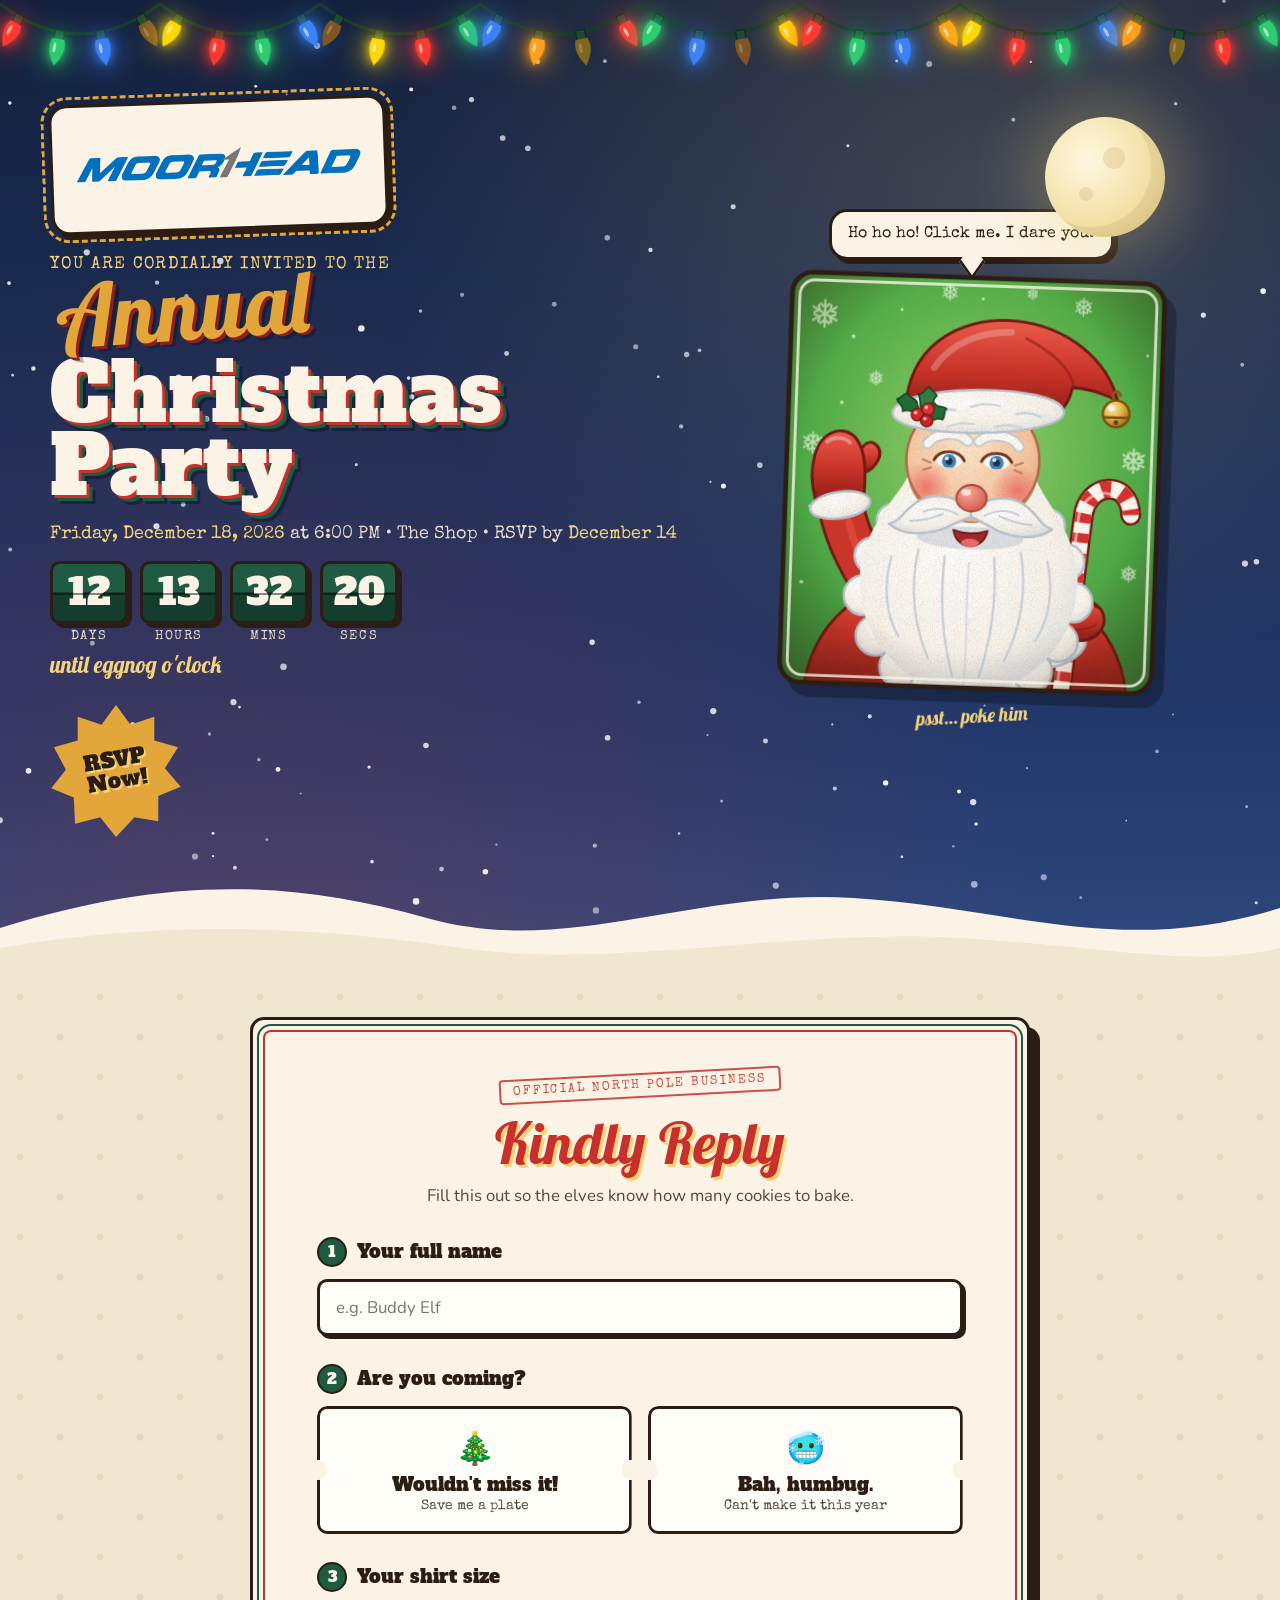
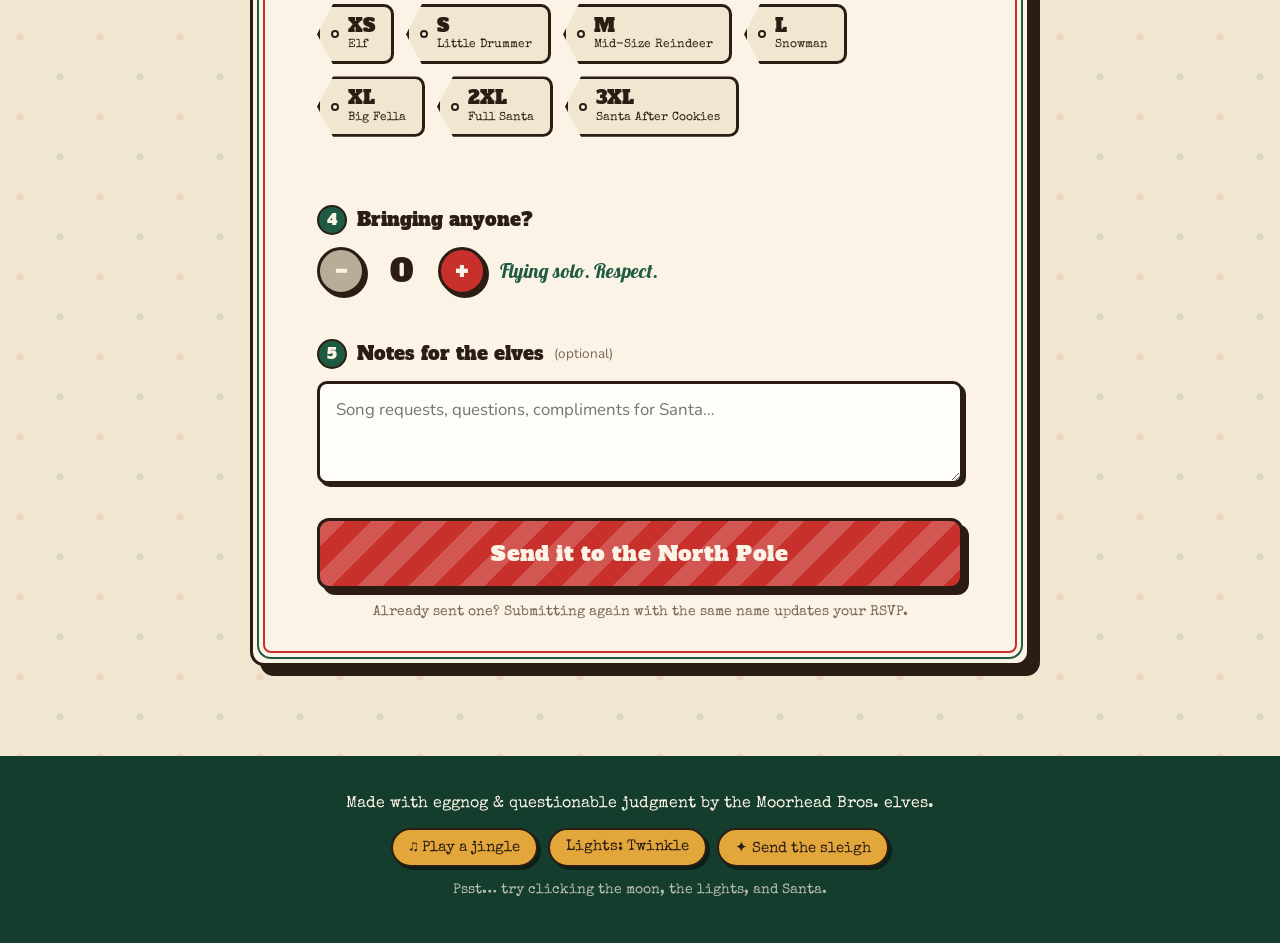
==== commit 81b9f70d: "Date and Location Fix" ====
--- a/index.html
+++ b/index.html
@@ -406,8 +406,17 @@
 
   <div class="toast" id="toast" role="status" aria-live="polite"></div>
 
-  <script src="js/config.js"></script>
-  <script src="js/main.js"></script>
-  <script src="js/rsvp.js"></script>
+  <!-- Load scripts with a fresh ?v= each visit so browsers never show stale party settings -->
+  <script>
+    (function () {
+      var v = Date.now();
+      ["js/config.js", "js/main.js", "js/rsvp.js"].forEach(function (src) {
+        var s = document.createElement("script");
+        s.src = src + "?v=" + v;
+        s.async = false; // keep them running in order
+        document.body.appendChild(s);
+      });
+    })();
+  </script>
 </body>
 </html>
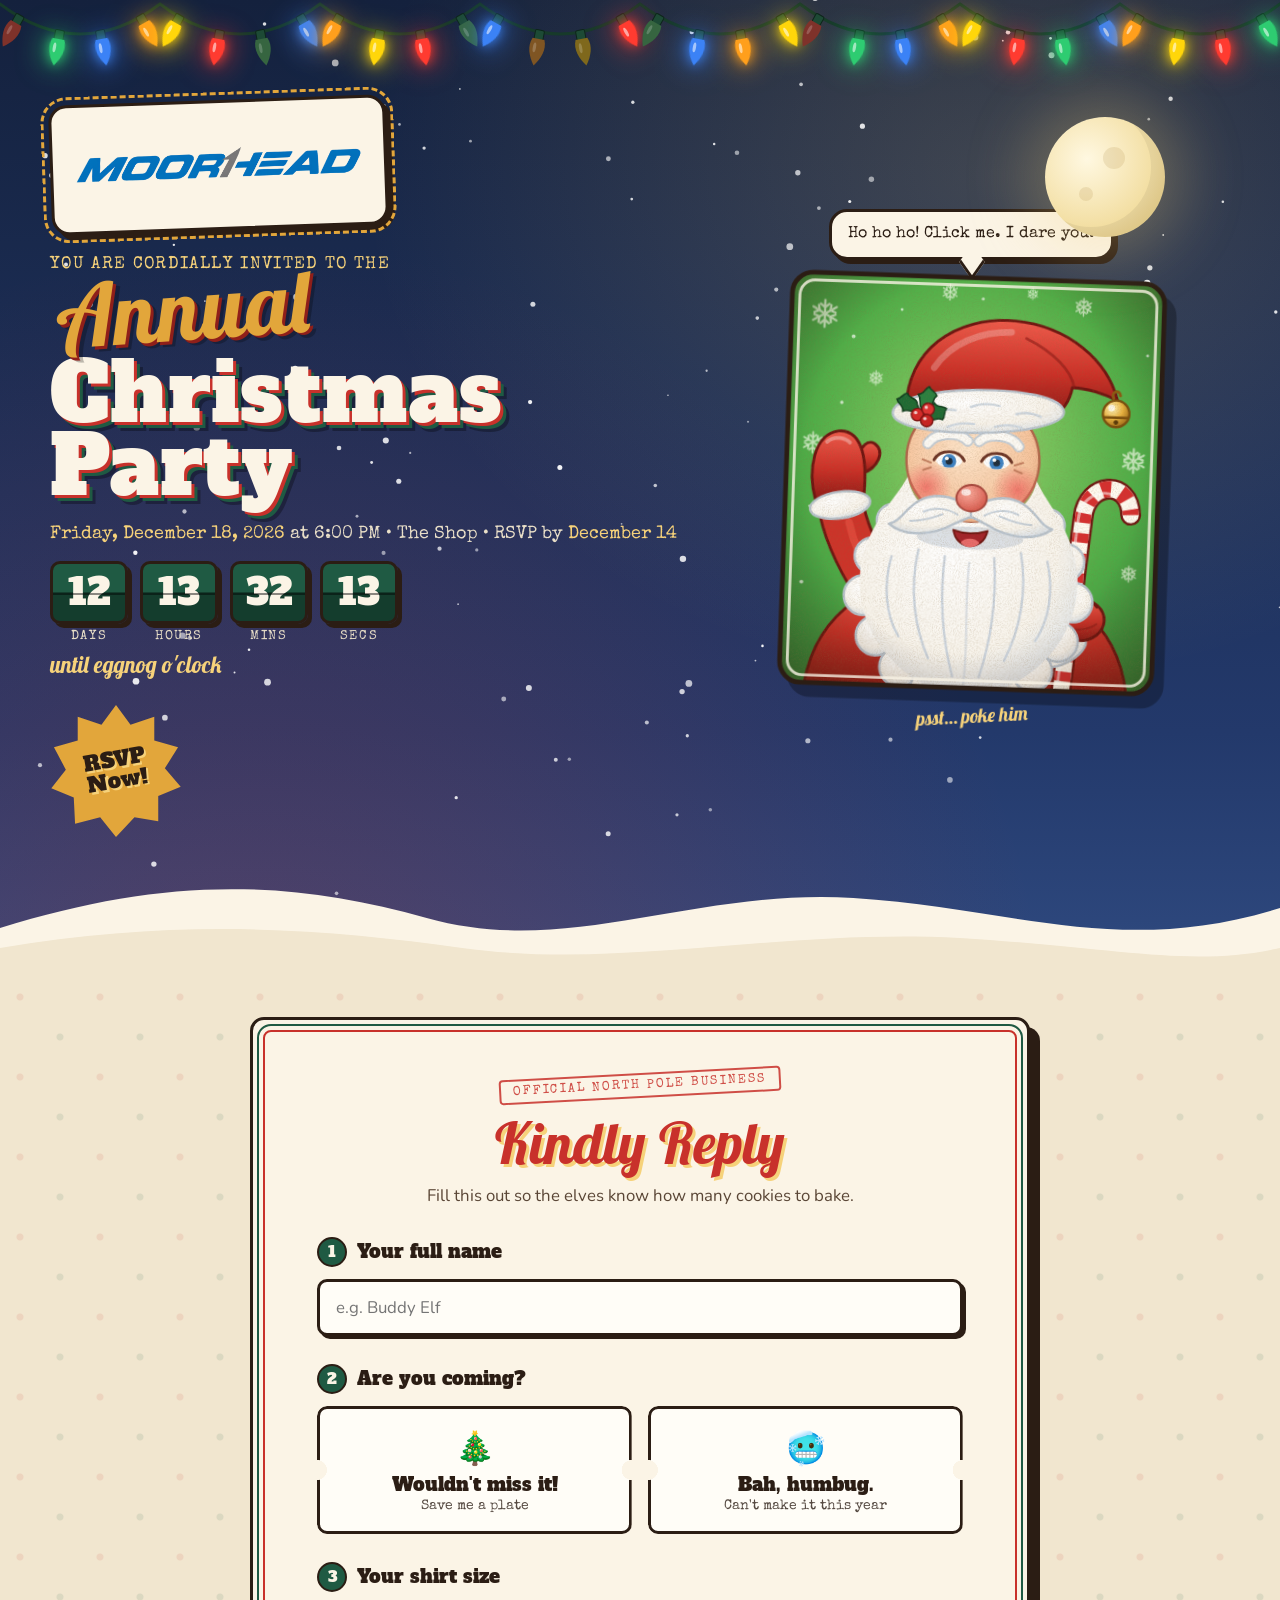
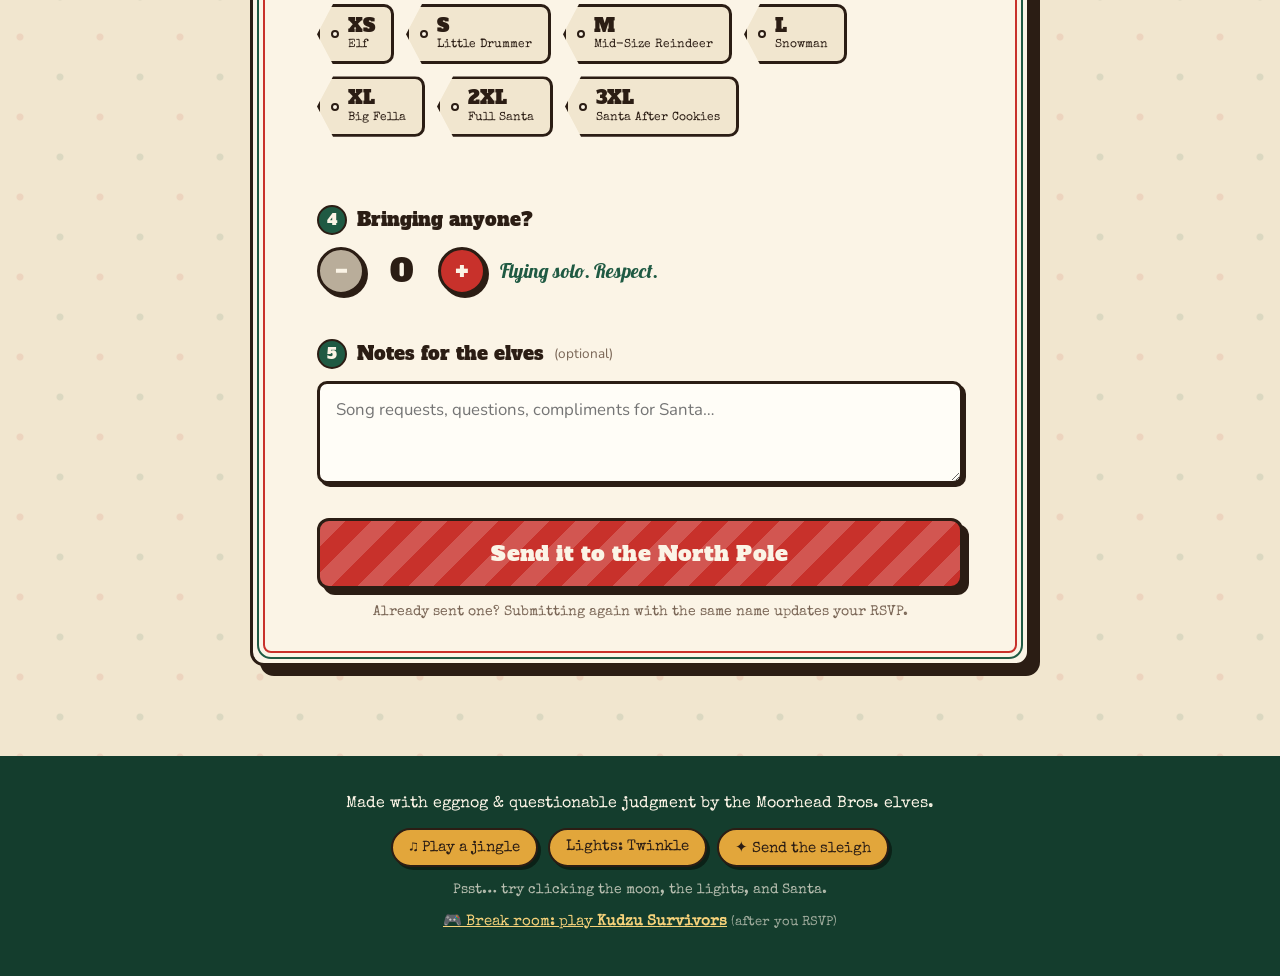
==== commit 52f80ed2: "Add Kudzu Survivors break-room game A Moorhead land-clearing, Christmas-themed survivor game on its " ====
--- a/index.html
+++ b/index.html
@@ -388,6 +388,7 @@
             <p id="success-msg" class="card-sub"></p>
             <div class="ticket-stub" id="ticket-stub"></div>
             <button type="button" class="btn btn-ghost" id="edit-btn">Change my RSVP</button>
+            <p class="game-plug">Got a minute to kill? <a href="game.html">Play Kudzu Survivors &rarr;</a></p>
           </div>
         </div>
       </div>
@@ -402,6 +403,7 @@
       <button type="button" class="chip" id="sleigh-btn">&#10022; Send the sleigh</button>
     </p>
     <p class="footer-egg">Psst&hellip; try clicking the moon, the lights, and Santa.</p>
+    <p class="footer-game"><a href="game.html">🎮 Break room: play <b>Kudzu Survivors</b></a> <span>(after you RSVP)</span></p>
   </footer>
 
   <div class="toast" id="toast" role="status" aria-live="polite"></div>
--- a/css/style.css
+++ b/css/style.css
@@ -523,6 +523,11 @@
 }
 .chip[aria-pressed="true"] { background: var(--gold-lt); }
 .footer-egg { opacity: .7; font-size: .85rem; }
+.footer-game { margin-top: 14px !important; font-size: .95rem; }
+.footer-game a { color: var(--gold-lt); }
+.footer-game span { opacity: .6; font-size: .8rem; }
+.game-plug { margin: 18px 0 0; font-family: var(--font-type); font-size: .95rem; }
+.game-plug a { color: var(--green); font-weight: 700; }
 kbd { font-family: var(--font-type); background: rgba(255,255,255,.12); padding: 1px 6px; border-radius: 4px; border: 1px solid rgba(255,255,255,.3); }
 
 /* Toast */
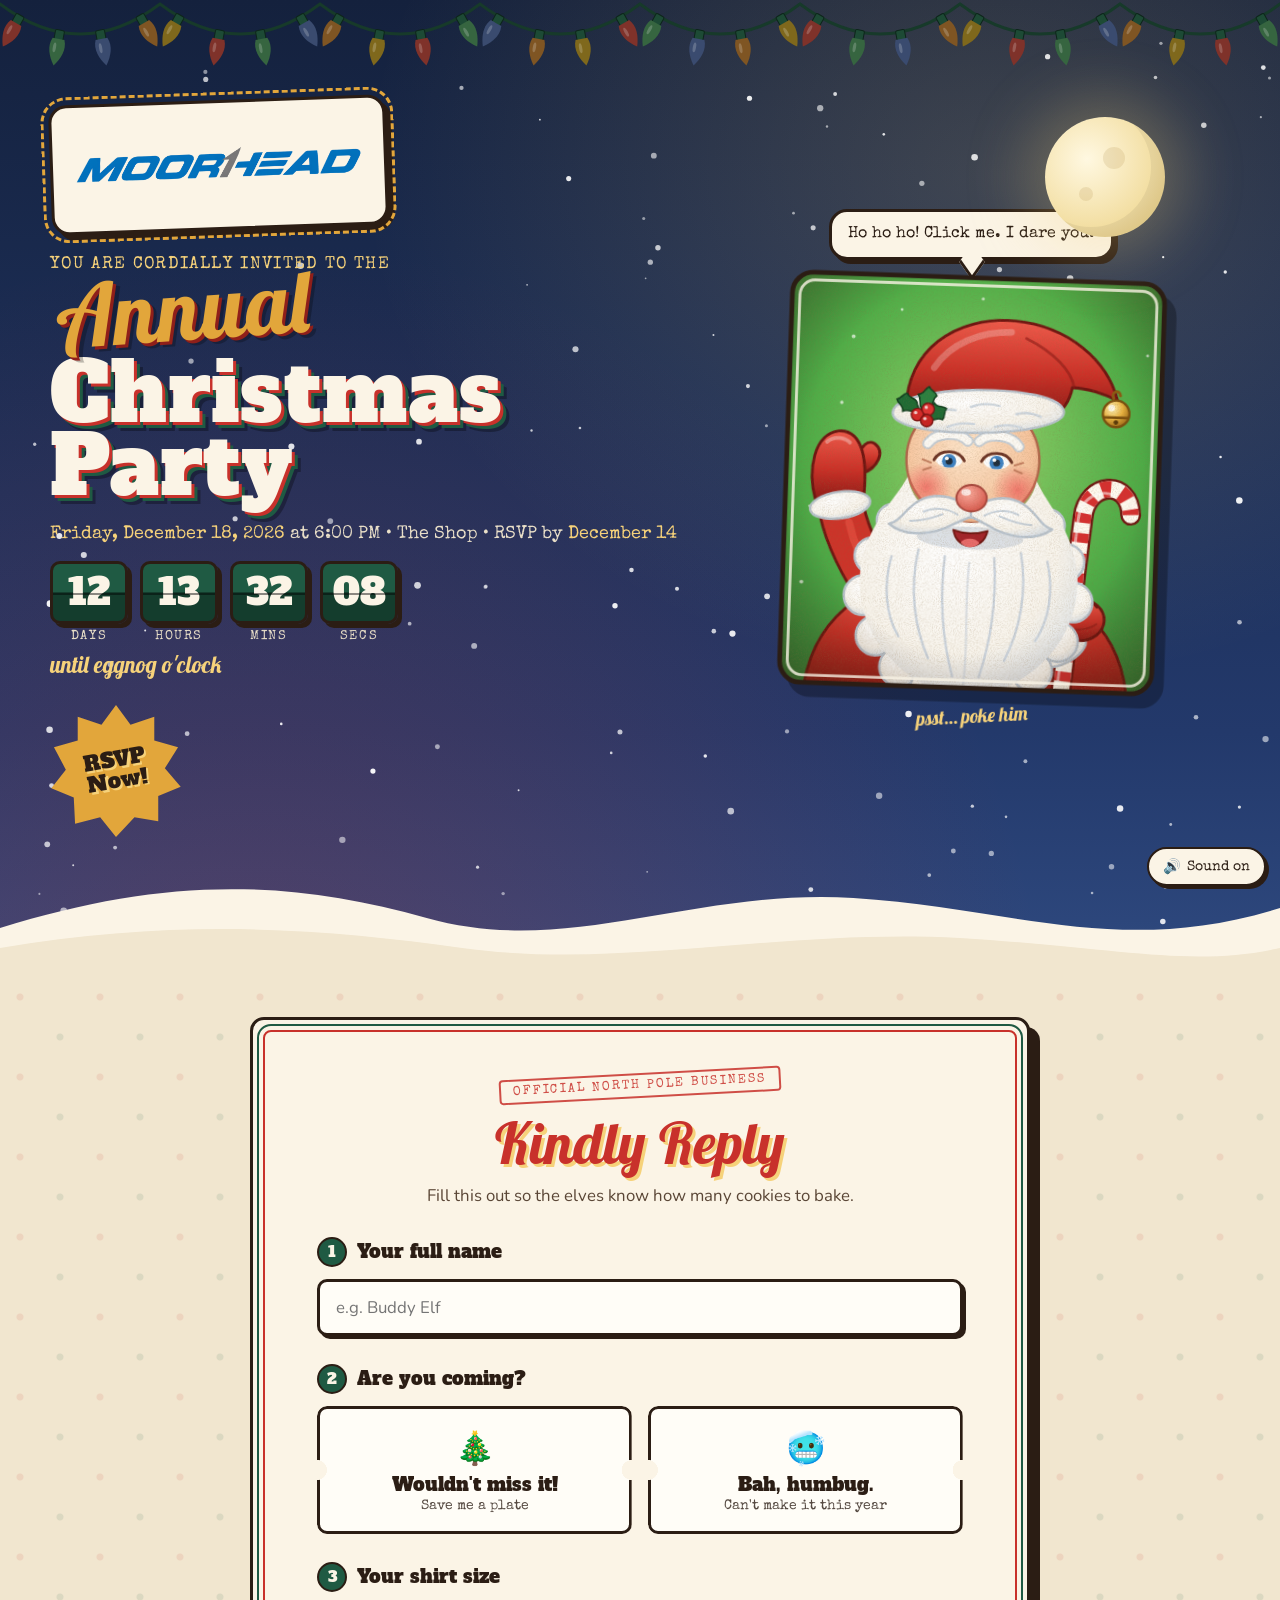
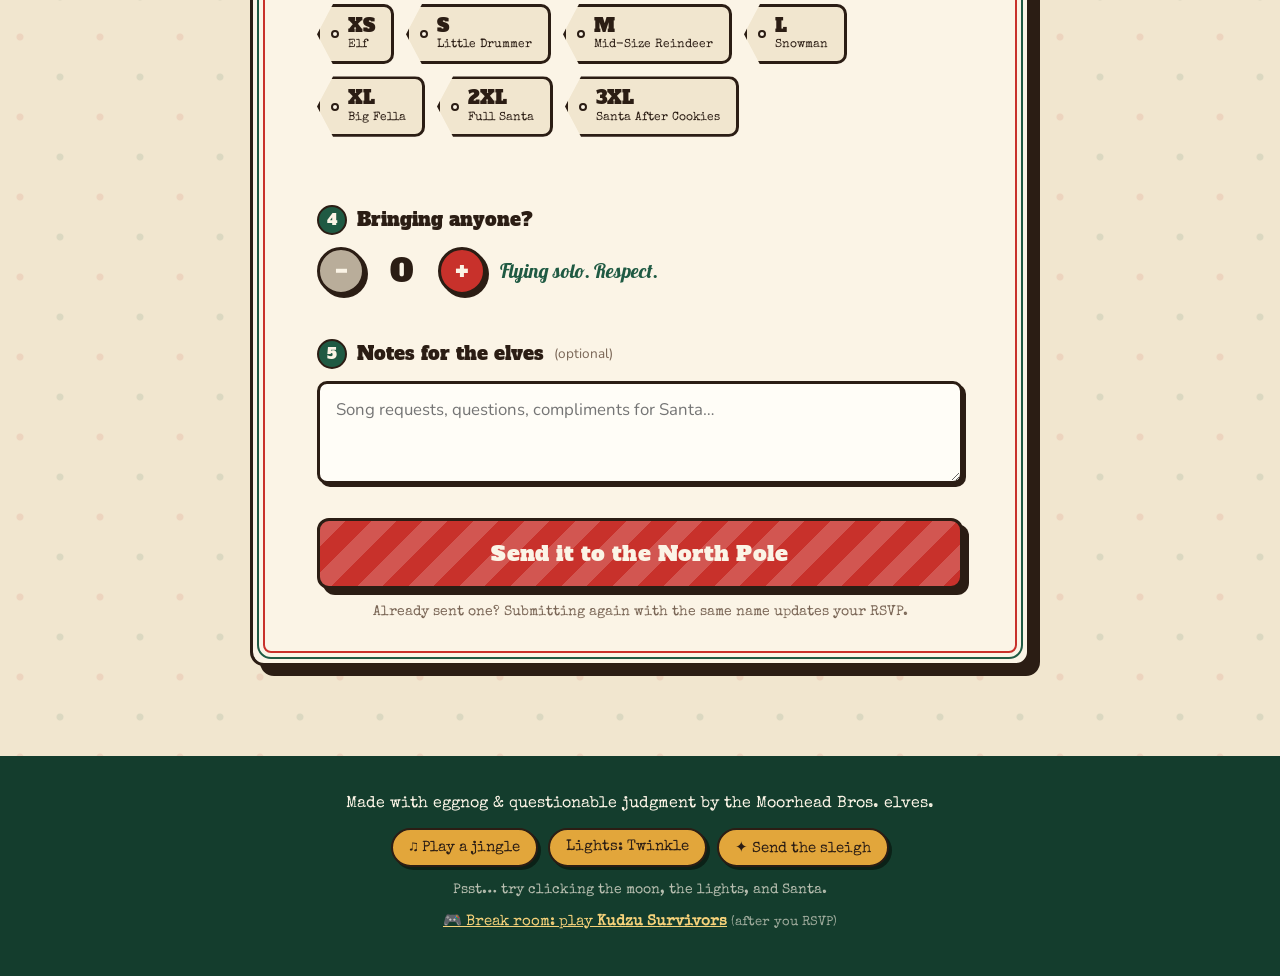
==== commit 3911f412: "Add opening animation, site-wide sound effects, and fix the sleigh - Intro: a present drops in, unwr" ====
--- a/index.html
+++ b/index.html
@@ -12,7 +12,26 @@
   <link href="https://fonts.googleapis.com/css2?family=Lobster&family=Alfa+Slab+One&family=Special+Elite&family=Nunito:wght@400;700;900&display=swap" rel="stylesheet">
   <link rel="stylesheet" href="css/style.css">
 </head>
-<body>
+<body class="intro-running">
+  <!-- Opening animation (js/intro.js). Hides itself after a few seconds even if scripts fail. -->
+  <div class="intro" id="intro">
+    <div class="intro-bg" aria-hidden="true">
+      <div class="intro-rays"></div>
+      <div class="intro-snow"></div>
+    </div>
+    <div class="intro-stage">
+      <button class="intro-gift" id="intro-gift" type="button" aria-label="Unwrap the present">
+        <span class="gift-logo"><img src="assets/logo.png" alt="Moorhead"></span>
+        <span class="gift-box"></span>
+        <span class="gift-lid"><span class="gift-bow"></span></span>
+      </button>
+      <p class="intro-presents">presents</p>
+      <p class="intro-title">The Annual Christmas Party</p>
+      <p class="intro-hint">Tap the present to unwrap it</p>
+    </div>
+    <button class="intro-skip" type="button">Skip intro &rsaquo;</button>
+  </div>
+
   <!-- Old-school C9 string lights (drawn by js/main.js) -->
   <div class="lights" aria-hidden="true">
     <svg id="lights-svg" preserveAspectRatio="none"></svg>
@@ -23,32 +42,58 @@
     <canvas id="snow" aria-hidden="true"></canvas>
     <button class="moon" id="moon" type="button" aria-label="Click the moon to call Santa's sleigh"></button>
 
-    <svg class="sleigh" id="sleigh" viewBox="0 0 420 90" aria-hidden="true">
+    <svg class="sleigh" id="sleigh" viewBox="0 0 450 100" aria-hidden="true">
       <g fill="currentColor">
-        <!-- reindeer -->
-        <g class="deer">
-          <ellipse cx="40" cy="48" rx="20" ry="8"/><path d="M56 44l10-12 4 2-8 14z"/><circle cx="68" cy="30" r="5"/>
-          <path d="M66 26l-4-10M66 22l-6-2M70 25l4-11M72 19l5-2" stroke="currentColor" stroke-width="2" fill="none"/>
-          <path d="M26 52l-8 14M32 54l-2 16M48 54l4 16M54 52l10 12" stroke="currentColor" stroke-width="3" fill="none"/>
+        <!-- reins -->
+        <path d="M82 44 Q 128 54 174 48 T 252 48 T 330 48 T 408 48" fill="none" stroke="currentColor" stroke-width="1.5"/>
+        <!-- sleigh, Santa and his sack (trailing behind the team) -->
+        <g transform="translate(6 66)">
+          <ellipse cx="22" cy="-30" rx="12" ry="13"/>
+          <path d="M38 -10 C 36 -26, 42 -34, 50 -34 C 58 -34, 64 -26, 62 -10 Z"/>
+          <circle cx="50" cy="-40" r="7"/>
+          <path d="M43 -44 C 46 -54, 56 -58, 64 -50 L 58 -44 Z"/><circle cx="65" cy="-50" r="3"/>
+          <path d="M58 -26 L 76 -22" fill="none" stroke="currentColor" stroke-width="4" stroke-linecap="round"/>
+          <path d="M8 -34 C 6 -42, 18 -42, 18 -34 L 22 -10 L 70 -10 C 78 -10, 82 -18, 84 -26 L 92 -26 C 92 -8, 82 4, 66 4 L 20 4 C 10 4, 8 -6, 8 -34 Z"/>
+          <path d="M2 16 H 76 C 88 16, 96 10, 98 0 M24 4 V 16 M62 4 V 16" fill="none" stroke="currentColor" stroke-width="3.5" stroke-linecap="round"/>
         </g>
-        <g class="deer" transform="translate(80 -6)">
-          <ellipse cx="40" cy="48" rx="20" ry="8"/><path d="M56 44l10-12 4 2-8 14z"/><circle cx="68" cy="30" r="5"/>
-          <path d="M66 26l-4-10M66 22l-6-2M70 25l4-11M72 19l5-2" stroke="currentColor" stroke-width="2" fill="none"/>
-          <path d="M26 52l-8 14M32 54l-2 16M48 54l4 16M54 52l10 12" stroke="currentColor" stroke-width="3" fill="none"/>
+        <!-- the team, Rudolph in front -->
+        <g transform="translate(118 62)">
+          <g class="deer-run" style="animation-delay:-0.00s">
+            <path d="M4 -2 C 6 -12, 24 -14, 44 -12 C 52 -12, 56 -16, 58 -24 L 61 -34 C 62 -39, 70 -40, 73 -36 L 78 -32 C 80 -30, 79 -27, 76 -27 L 70 -27 C 68 -18, 64 -6, 56 0 C 44 8, 18 8, 4 -2 Z"/>
+            <path d="M62 -36 L 55 -39 L 60 -32 Z"/>
+            <path d="M64 -38 L 60 -50 L 54 -54 M61 -46 L 66 -54 M68 -39 L 70 -50 L 76 -54 M6 -3 C 0 -6, -4 -9, -6 -5" fill="none" stroke="currentColor" stroke-width="2.5" stroke-linecap="round"/>
+            <g class="legs-f" fill="none" stroke="currentColor" stroke-width="3.5" stroke-linecap="round"><path d="M50 1 L 54 26 M44 3 L 40 26"/></g>
+            <g class="legs-b" fill="none" stroke="currentColor" stroke-width="3.5" stroke-linecap="round"><path d="M12 1 L 6 26 M18 4 L 22 26"/></g>
+          </g>
         </g>
-        <g class="deer lead" transform="translate(160 -12)">
-          <ellipse cx="40" cy="48" rx="20" ry="8"/><path d="M56 44l10-12 4 2-8 14z"/><circle cx="68" cy="30" r="5"/>
-          <path d="M66 26l-4-10M66 22l-6-2M70 25l4-11M72 19l5-2" stroke="currentColor" stroke-width="2" fill="none"/>
-          <path d="M26 52l-8 14M32 54l-2 16M48 54l4 16M54 52l10 12" stroke="currentColor" stroke-width="3" fill="none"/>
-          <circle class="rudolph" cx="74" cy="31" r="3.5"/>
+        <g transform="translate(196 62)">
+          <g class="deer-run" style="animation-delay:-0.11s">
+            <path d="M4 -2 C 6 -12, 24 -14, 44 -12 C 52 -12, 56 -16, 58 -24 L 61 -34 C 62 -39, 70 -40, 73 -36 L 78 -32 C 80 -30, 79 -27, 76 -27 L 70 -27 C 68 -18, 64 -6, 56 0 C 44 8, 18 8, 4 -2 Z"/>
+            <path d="M62 -36 L 55 -39 L 60 -32 Z"/>
+            <path d="M64 -38 L 60 -50 L 54 -54 M61 -46 L 66 -54 M68 -39 L 70 -50 L 76 -54 M6 -3 C 0 -6, -4 -9, -6 -5" fill="none" stroke="currentColor" stroke-width="2.5" stroke-linecap="round"/>
+            <g class="legs-f" fill="none" stroke="currentColor" stroke-width="3.5" stroke-linecap="round"><path d="M50 1 L 54 26 M44 3 L 40 26"/></g>
+            <g class="legs-b" fill="none" stroke="currentColor" stroke-width="3.5" stroke-linecap="round"><path d="M12 1 L 6 26 M18 4 L 22 26"/></g>
+          </g>
         </g>
-        <!-- reins -->
-        <path d="M300 52 C 260 40, 240 40, 228 40" stroke="currentColor" stroke-width="1.5" fill="none"/>
-        <!-- sleigh + santa -->
-        <path d="M300 40h70c10 0 14 10 8 18l-8 8h-66c-10 0-14-6-10-14z"/>
-        <path d="M296 72h92c8 0 12-4 14-10" stroke="currentColor" stroke-width="3" fill="none"/>
-        <circle cx="338" cy="28" r="9"/><path d="M330 22l8-16 10 14z"/><rect x="326" y="34" width="24" height="10"/>
-        <rect x="352" y="22" width="20" height="20" rx="3"/>
+        <g transform="translate(274 62)">
+          <g class="deer-run" style="animation-delay:-0.22s">
+            <path d="M4 -2 C 6 -12, 24 -14, 44 -12 C 52 -12, 56 -16, 58 -24 L 61 -34 C 62 -39, 70 -40, 73 -36 L 78 -32 C 80 -30, 79 -27, 76 -27 L 70 -27 C 68 -18, 64 -6, 56 0 C 44 8, 18 8, 4 -2 Z"/>
+            <path d="M62 -36 L 55 -39 L 60 -32 Z"/>
+            <path d="M64 -38 L 60 -50 L 54 -54 M61 -46 L 66 -54 M68 -39 L 70 -50 L 76 -54 M6 -3 C 0 -6, -4 -9, -6 -5" fill="none" stroke="currentColor" stroke-width="2.5" stroke-linecap="round"/>
+            <g class="legs-f" fill="none" stroke="currentColor" stroke-width="3.5" stroke-linecap="round"><path d="M50 1 L 54 26 M44 3 L 40 26"/></g>
+            <g class="legs-b" fill="none" stroke="currentColor" stroke-width="3.5" stroke-linecap="round"><path d="M12 1 L 6 26 M18 4 L 22 26"/></g>
+          </g>
+        </g>
+        <g transform="translate(352 62)">
+          <g class="deer-run" style="animation-delay:-0.33s">
+            <path d="M4 -2 C 6 -12, 24 -14, 44 -12 C 52 -12, 56 -16, 58 -24 L 61 -34 C 62 -39, 70 -40, 73 -36 L 78 -32 C 80 -30, 79 -27, 76 -27 L 70 -27 C 68 -18, 64 -6, 56 0 C 44 8, 18 8, 4 -2 Z"/>
+            <path d="M62 -36 L 55 -39 L 60 -32 Z"/>
+            <path d="M64 -38 L 60 -50 L 54 -54 M61 -46 L 66 -54 M68 -39 L 70 -50 L 76 -54 M6 -3 C 0 -6, -4 -9, -6 -5" fill="none" stroke="currentColor" stroke-width="2.5" stroke-linecap="round"/>
+            <g class="legs-f" fill="none" stroke="currentColor" stroke-width="3.5" stroke-linecap="round"><path d="M50 1 L 54 26 M44 3 L 40 26"/></g>
+            <g class="legs-b" fill="none" stroke="currentColor" stroke-width="3.5" stroke-linecap="round"><path d="M12 1 L 6 26 M18 4 L 22 26"/></g>
+            <circle class="rudolph" cx="79" cy="-30" r="3.6"/>
+          </g>
+        </g>
       </g>
     </svg>
 
@@ -412,7 +457,7 @@
   <script>
     (function () {
       var v = Date.now();
-      ["js/config.js", "js/main.js", "js/rsvp.js"].forEach(function (src) {
+      ["js/config.js", "js/sound.js", "js/intro.js", "js/main.js", "js/rsvp.js"].forEach(function (src) {
         var s = document.createElement("script");
         s.src = src + "?v=" + v;
         s.async = false; // keep them running in order
--- a/css/style.css
+++ b/css/style.css
@@ -1,578 +1,721 @@
-/* ============================================================
-   Moorhead Bros. Christmas Party RSVP
-   Retro palette: cream paper, tomato red, pine green, tinsel gold
-   ============================================================ */
-:root {
-  --ink: #2b1d14;
-  --paper: #fbf4e6;
-  --paper-2: #f1e6cf;
-  --red: #c8312b;
-  --red-dk: #8f1f1a;
-  --green: #1f5a43;
-  --green-dk: #143d2d;
-  --gold: #e2a63b;
-  --gold-lt: #f6d27a;
-  --night: #14213d;
-  --night-2: #23396b;
-  --shadow: 6px 6px 0 var(--ink);
-  --radius: 14px;
-  --font-script: "Lobster", "Brush Script MT", cursive;
-  --font-slab: "Alfa Slab One", "Rockwell", Georgia, serif;
-  --font-type: "Special Elite", "Courier New", monospace;
-  --font-body: "Nunito", system-ui, sans-serif;
-}
-
-*, *::before, *::after { box-sizing: border-box; }
-html { scroll-behavior: smooth; }
-body {
-  margin: 0;
-  font-family: var(--font-body);
-  color: var(--ink);
-  background: var(--paper-2);
-  overflow-x: hidden;
-  -webkit-font-smoothing: antialiased;
-}
-img { max-width: 100%; display: block; }
-button { font: inherit; color: inherit; }
-[hidden] { display: none !important; }
-
-/* ---------- String lights ---------- */
-.lights {
-  position: fixed;
-  inset: 0 0 auto 0;
-  height: 78px;
-  z-index: 50;
-  pointer-events: none;
-}
-#lights-svg { width: 100%; height: 100%; overflow: visible; }
-.wire { fill: none; stroke: #173a2a; stroke-width: 3; }
-.bulb { pointer-events: auto; cursor: pointer; transition: transform .2s; }
-.bulb .glass { transition: fill .25s, opacity .25s, filter .25s; }
-.bulb .shine { fill: #fff; opacity: .55; }
-.bulb .socket { fill: #1d4a35; stroke: #0e261b; stroke-width: 1; }
-.bulb.on .glass { filter: drop-shadow(0 0 6px var(--c)) drop-shadow(0 0 14px var(--c)); }
-.bulb.off .glass { fill: color-mix(in srgb, var(--c) 35%, #3a2d26) !important; filter: none; }
-.bulb.off .shine { opacity: .2; }
-.bulb.broken .glass { fill: #3a2d26 !important; filter: none; opacity: .5; }
-.bulb.broken .shine { opacity: 0; }
-.bulb:hover { transform: translateY(2px); }
-.shard { fill: #e8e2d4; animation: shard 0.8s ease-out forwards; }
-@keyframes shard {
-  to { transform: translate(var(--dx), var(--dy)) rotate(var(--rot)); opacity: 0; }
-}
-
-/* ---------- Hero ---------- */
-.hero {
-  position: relative;
-  min-height: 100vh;
-  padding: 100px 24px 140px;
-  background:
-    radial-gradient(ellipse at 78% 18%, rgba(246,210,122,.18), transparent 45%),
-    radial-gradient(ellipse at 20% 110%, rgba(200,49,43,.25), transparent 55%),
-    linear-gradient(180deg, var(--night) 0%, var(--night-2) 75%, #2f4a80 100%);
-  color: var(--paper);
-  overflow: hidden;
-  isolation: isolate;
-}
-#snow { position: absolute; inset: 0; width: 100%; height: 100%; z-index: 0; pointer-events: none; }
-.moon {
-  position: absolute; top: 12%; right: 9%;
-  width: 120px; height: 120px; border-radius: 50%;
-  background: radial-gradient(circle at 35% 35%, #fff8e1, #f3dfa4 60%, #e2c475);
-  box-shadow: 0 0 60px 20px rgba(246, 210, 122, .25), inset -14px -10px 0 rgba(0,0,0,.06);
-  z-index: 3;
-  border: 0; padding: 0; cursor: pointer;
-  transition: box-shadow .3s, transform .3s;
-}
-.moon:hover, .moon:focus-visible {
-  outline: none; transform: scale(1.06);
-  box-shadow: 0 0 80px 34px rgba(246, 210, 122, .45), inset -14px -10px 0 rgba(0,0,0,.06);
-}
-.moon::before, .moon::after {
-  content: ""; position: absolute; border-radius: 50%; background: rgba(160, 120, 50, .15);
-}
-.moon::before { width: 22px; height: 22px; top: 30px; left: 58px; }
-.moon::after { width: 14px; height: 14px; top: 70px; left: 34px; }
-
-.sleigh {
-  position: absolute; top: 16%; left: 0;
-  width: 260px; color: rgba(20, 14, 10, .85);
-  transform: translateX(-120%);
-  z-index: 1; pointer-events: none;
-}
-.sleigh.fly { animation: fly 9s linear forwards; }
-.sleigh .deer { animation: gallop .5s ease-in-out infinite alternate; transform-box: fill-box; }
-.sleigh .deer.lead { animation-delay: .15s; }
-.sleigh .rudolph { fill: #ff3b30; filter: drop-shadow(0 0 4px #ff3b30); }
-@keyframes fly {
-  0%   { transform: translate(-120%, 40px) rotate(-4deg); }
-  50%  { transform: translate(50vw, -30px) rotate(-8deg); }
-  100% { transform: translate(110vw, 30px) rotate(-2deg); }
-}
-@keyframes gallop { to { transform: translateY(-4px); } }
-
-.hero-inner {
-  position: relative; z-index: 2;
-  max-width: 1180px; margin: 0 auto;
-  display: grid; grid-template-columns: 1.1fr .9fr; gap: 32px; align-items: center;
-}
-.hero-copy { text-align: left; }
-
-.logo-badge {
-  display: inline-flex; align-items: center; justify-content: center;
-  padding: 14px 22px;
-  background: var(--paper);
-  border: 3px solid var(--ink);
-  border-radius: 18px;
-  outline: 3px dashed var(--gold);
-  outline-offset: 5px;
-  box-shadow: var(--shadow);
-  transform: rotate(-2deg);
-  margin-bottom: 26px;
-  animation: sway 6s ease-in-out infinite;
-}
-.logo-badge img { max-height: 96px; width: auto; max-width: min(320px, 70vw); }
-.logo-fallback { display: flex; flex-direction: column; align-items: center; color: var(--ink); line-height: 1; }
-.lf-small { font-family: var(--font-type); font-size: .8rem; letter-spacing: .14em; text-transform: uppercase; }
-.lf-big { font-family: var(--font-slab); font-size: 1.9rem; color: var(--red); margin: 6px 0; }
-@keyframes sway { 0%,100% { transform: rotate(-2deg); } 50% { transform: rotate(1.5deg); } }
-
-.kicker {
-  font-family: var(--font-type);
-  font-size: 1.05rem; letter-spacing: .08em; text-transform: uppercase;
-  color: var(--gold-lt); margin: 0 0 6px;
-}
-.title { margin: 0; line-height: .9; }
-.title-script {
-  display: block;
-  font-family: var(--font-script); font-weight: 400;
-  font-size: clamp(3rem, 7vw, 5.4rem);
-  color: var(--gold);
-  text-shadow: 3px 3px 0 var(--red-dk), 6px 6px 0 rgba(0,0,0,.25);
-  transform: rotate(-4deg); transform-origin: left;
-  margin-left: 6px;
-}
-.title-block {
-  display: block;
-  font-family: var(--font-slab); font-weight: 400;
-  font-size: clamp(2.6rem, 6.4vw, 5.2rem);
-  color: var(--paper);
-  letter-spacing: .01em;
-  text-shadow: 3px 3px 0 var(--red), 6px 6px 0 var(--green), 9px 9px 0 rgba(0,0,0,.3);
-}
-.sub {
-  font-family: var(--font-type); font-size: 1.1rem;
-  margin: 22px 0 18px; color: #e9dfc8;
-}
-.sub strong { color: var(--gold-lt); font-weight: 400; }
-
-/* Flip-clock countdown */
-.countdown { display: flex; gap: 12px; flex-wrap: wrap; }
-.cd-cell {
-  display: flex; flex-direction: column; align-items: center;
-  min-width: 78px;
-}
-.cd-num {
-  position: relative;
-  display: block; width: 100%;
-  padding: 10px 8px;
-  font-family: var(--font-slab); font-size: 2.3rem; line-height: 1; text-align: center;
-  color: var(--paper);
-  background: linear-gradient(180deg, var(--green) 50%, var(--green-dk) 50%);
-  border: 3px solid var(--ink); border-radius: 10px;
-  box-shadow: 4px 4px 0 var(--ink);
-}
-.cd-num::after {
-  content: ""; position: absolute; left: 0; right: 0; top: 50%; height: 2px; background: rgba(0,0,0,.45);
-}
-.cd-num.tick { animation: flip .35s ease; }
-@keyframes flip { 0% { transform: rotateX(0); } 50% { transform: rotateX(80deg); } 100% { transform: rotateX(0); } }
-.cd-label { font-family: var(--font-type); font-size: .8rem; letter-spacing: .12em; text-transform: uppercase; margin-top: 6px; color: #e9dfc8; }
-.cd-caption { font-family: var(--font-script); font-size: 1.4rem; color: var(--gold-lt); margin: 8px 0 26px; }
-
-/* Starburst button */
-.btn-starburst {
-  --size: 132px;
-  display: inline-grid; place-items: center;
-  width: var(--size); height: var(--size);
-  text-decoration: none; text-align: center;
-  font-family: var(--font-slab); font-size: 1.3rem; line-height: 1;
-  color: var(--ink);
-  background: var(--gold);
-  clip-path: polygon(50% 0%, 61% 15%, 79% 9%, 79% 27%, 97% 32%, 87% 48%, 99% 62%, 82% 69%, 82% 88%, 64% 85%, 50% 100%, 38% 85%, 19% 90%, 18% 70%, 1% 63%, 12% 49%, 3% 32%, 21% 27%, 21% 9%, 39% 15%);
-  animation: spin 18s linear infinite;
-  transition: background .2s;
-  position: relative;
-}
-.btn-starburst span { animation: spin 18s linear infinite reverse; transform: rotate(-10deg); text-shadow: 2px 2px 0 var(--gold-lt); }
-.btn-starburst:hover, .btn-starburst:focus-visible { background: var(--gold-lt); animation-duration: 3s; }
-.btn-starburst:hover span, .btn-starburst:focus-visible span { animation-duration: 3s; }
-@keyframes spin { to { transform: rotate(360deg); } }
-.headcount {
-  font-family: var(--font-type); color: var(--paper); margin-top: 14px;
-  display: inline-block; padding: 6px 12px; background: rgba(0,0,0,.25); border-radius: 999px;
-}
-
-/* ---------- Santa ---------- */
-.santa-wrap { position: relative; display: flex; flex-direction: column; align-items: center; }
-.santa-btn {
-  background: none; border: 0; padding: 0; cursor: pointer;
-  width: min(380px, 82vw);
-  filter: drop-shadow(10px 12px 0 rgba(0,0,0,.3));
-  transform: rotate(2deg);
-  -webkit-tap-highlight-color: transparent;
-}
-.santa-btn:focus-visible { outline: 3px dashed var(--gold); outline-offset: 6px; border-radius: 20px; }
-.santa { width: 100%; height: auto; overflow: visible; animation: bob 3.2s ease-in-out infinite; }
-.santa * { transform-box: view-box; }
-.santa-arm { transform-origin: 122px 380px; animation: wave 1.6s ease-in-out infinite; }
-.santa-hat { transform-origin: 200px 150px; }
-.pompom { transform-origin: 349px 124px; animation: pom 1.8s ease-in-out infinite; }
-.mouth { transform-origin: 200px 272px; }
-.santa.talking .mouth { animation: talk .18s ease-in-out infinite alternate; }
-.santa.jiggle { animation: jiggle .6s ease; }
-.santa.jiggle .santa-hat { animation: hatpop .6s ease; }
-.lid { transition: height .08s; }
-.santa.blink .lid, .santa.wink #eye-r .lid { height: 24px; }
-@keyframes bob { 0%,100% { transform: translateY(0); } 50% { transform: translateY(-8px); } }
-@keyframes wave { 0%,100% { transform: rotate(-7deg); } 50% { transform: rotate(9deg); } }
-@keyframes pom { 0%,100% { transform: rotate(-14deg); } 50% { transform: rotate(14deg); } }
-@keyframes talk { from { transform: scaleY(.45); } to { transform: scaleY(1.15); } }
-@keyframes jiggle {
-  0% { transform: scale(1); } 25% { transform: scale(1.06, .94); } 50% { transform: scale(.96, 1.05); }
-  75% { transform: scale(1.03, .98); } 100% { transform: scale(1); }
-}
-@keyframes hatpop { 30% { transform: translateY(-18px) rotate(-6deg); } 100% { transform: none; } }
-
-.speech {
-  position: relative;
-  max-width: 300px; min-height: 2.6em;
-  margin-bottom: 14px; padding: 12px 16px;
-  font-family: var(--font-type); font-size: 1rem; line-height: 1.35; text-align: center;
-  color: var(--ink); background: var(--paper);
-  border: 3px solid var(--ink); border-radius: 18px;
-  box-shadow: 4px 4px 0 var(--ink);
-  transform-origin: bottom center;
-}
-.speech::after {
-  content: ""; position: absolute; bottom: -16px; left: 50%;
-  width: 22px; height: 22px; background: var(--paper);
-  border-right: 3px solid var(--ink); border-bottom: 3px solid var(--ink);
-  transform: translateX(-50%) rotate(45deg) skew(10deg, 10deg);
-}
-.speech.pop { animation: pop .35s cubic-bezier(.3,1.6,.5,1); }
-@keyframes pop { from { transform: scale(.6); opacity: 0; } to { transform: scale(1); opacity: 1; } }
-.santa-hint { font-family: var(--font-script); color: var(--gold-lt); font-size: 1.2rem; margin: 6px 0 0; transform: rotate(-3deg); }
-.hohoho {
-  position: fixed; z-index: 60; pointer-events: none;
-  font-family: var(--font-script); font-size: 2rem; color: var(--red);
-  text-shadow: 2px 2px 0 var(--paper);
-  animation: floatUp 1.4s ease-out forwards;
-}
-@keyframes floatUp { to { transform: translateY(-120px) rotate(var(--r, 0deg)); opacity: 0; } }
-
-.hills { position: absolute; bottom: -1px; left: 0; width: 100%; height: 120px; z-index: 1; }
-
-/* ---------- RSVP section ---------- */
-.rsvp {
-  position: relative;
-  padding: 40px 16px 90px;
-  background-color: var(--paper-2);
-  background-image:
-    radial-gradient(circle at 20px 20px, rgba(200,49,43,.10) 3px, transparent 4px),
-    radial-gradient(circle at 60px 60px, rgba(31,90,67,.10) 3px, transparent 4px);
-  background-size: 80px 80px;
-  scroll-margin-top: 70px;
-}
-.card {
-  max-width: 780px; margin: 0 auto;
-  background: var(--paper);
-  border: 3px solid var(--ink);
-  border-radius: var(--radius);
-  box-shadow: 10px 10px 0 var(--ink);
-  position: relative;
-}
-.card::before {
-  content: ""; position: absolute; inset: 10px;
-  border: 2px solid var(--red); border-radius: 8px; pointer-events: none;
-  outline: 2px solid var(--green); outline-offset: 4px;
-}
-.card-face { position: relative; padding: 52px clamp(20px, 6vw, 64px) 44px; }
-.card-head { text-align: center; margin-bottom: 30px; }
-.stamp {
-  display: inline-block; margin: 0 0 8px;
-  padding: 4px 12px;
-  font-family: var(--font-type); font-size: .8rem; letter-spacing: .14em; text-transform: uppercase;
-  color: var(--red); border: 2px solid var(--red); border-radius: 4px;
-  transform: rotate(-3deg); opacity: .85;
-}
-.stamp-green { color: var(--green); border-color: var(--green); font-size: 1rem; }
-.card h2 {
-  font-family: var(--font-script); font-weight: 400;
-  font-size: clamp(2.6rem, 6vw, 3.6rem); margin: 0;
-  color: var(--red); text-shadow: 3px 3px 0 var(--gold-lt);
-}
-.card-sub { margin: 6px 0 0; font-size: 1.05rem; color: #5a4636; }
-
-.hp { position: absolute; left: -9999px; width: 1px; height: 1px; overflow: hidden; }
-
-.field { border: 0; padding: 0; margin: 0 0 28px; min-width: 0; }
-.label {
-  display: flex; align-items: center; gap: 10px;
-  font-family: var(--font-slab); font-size: 1.15rem; font-weight: 400;
-  margin-bottom: 12px; padding: 0;
-}
-.label em { font-family: var(--font-body); font-style: normal; font-size: .85rem; color: #7a6656; }
-.num {
-  display: inline-grid; place-items: center; flex: none;
-  width: 30px; height: 30px; border-radius: 50%;
-  font-size: .95rem; color: var(--paper); background: var(--green);
-  border: 2px solid var(--ink);
-}
-input[type="text"], textarea, select {
-  width: 100%;
-  padding: 14px 16px;
-  font: inherit; font-size: 1.05rem; color: var(--ink);
-  background: #fffdf7;
-  border: 3px solid var(--ink); border-radius: 10px;
-  box-shadow: 3px 3px 0 var(--ink);
-  transition: box-shadow .15s, transform .15s;
-}
-input[type="text"]:focus, textarea:focus, select:focus {
-  outline: none; transform: translate(-2px, -2px); box-shadow: 5px 5px 0 var(--red);
-}
-textarea { resize: vertical; min-height: 90px; }
-.error { color: var(--red); font-weight: 700; margin: 8px 0 0; min-height: 0; font-size: .95rem; }
-.error:empty { display: none; }
-.invalid input[type="text"] { border-color: var(--red); }
-
-/* Attendance tickets */
-.attend { display: grid; grid-template-columns: 1fr 1fr; gap: 16px; }
-.ticket { position: relative; cursor: pointer; display: block; }
-.ticket input { position: absolute; opacity: 0; pointer-events: none; }
-.ticket-inner {
-  display: flex; flex-direction: column; align-items: center; text-align: center; gap: 2px;
-  padding: 18px 14px;
-  background: #fffdf7;
-  border: 3px solid var(--ink); border-radius: 10px;
-  box-shadow: 4px 4px 0 var(--ink);
-  -webkit-mask: radial-gradient(circle 10px at 0 50%, transparent 98%, #000) left / 51% 100% no-repeat,
-                radial-gradient(circle 10px at 100% 50%, transparent 98%, #000) right / 51% 100% no-repeat;
-          mask: radial-gradient(circle 10px at 0 50%, transparent 98%, #000) left / 51% 100% no-repeat,
-                radial-gradient(circle 10px at 100% 50%, transparent 98%, #000) right / 51% 100% no-repeat;
-  transition: transform .2s cubic-bezier(.3,1.6,.5,1), background .2s, color .2s;
-}
-.ticket:hover .ticket-inner { transform: translateY(-3px) rotate(-1deg); }
-.ticket-emoji { font-size: 2rem; transition: transform .3s; }
-.ticket-main { font-family: var(--font-slab); font-size: 1.15rem; }
-.ticket-small { font-family: var(--font-type); font-size: .85rem; opacity: .8; }
-.ticket-yes input:checked + .ticket-inner { background: var(--green); color: var(--paper); transform: rotate(-2deg) scale(1.03); }
-.ticket-no input:checked + .ticket-inner { background: #4a5b78; color: var(--paper); transform: rotate(2deg) scale(1.03); }
-.ticket input:checked + .ticket-inner .ticket-emoji { transform: scale(1.3) rotate(-10deg); }
-.ticket input:focus-visible + .ticket-inner { outline: 3px dashed var(--red); outline-offset: 4px; }
-
-/* Collapsible attending-only fields */
-.if-attending { display: grid; grid-template-rows: 1fr; transition: grid-template-rows .45s ease, opacity .35s; }
-.if-attending > * { min-height: 0; }
-.if-attending.collapsed { grid-template-rows: 0fr; opacity: 0; }
-.if-attending-inner { overflow: hidden; }
-
-/* Shirt size gift tags */
-.sizes { display: flex; flex-wrap: wrap; gap: 12px; }
-.size-tag { position: relative; cursor: pointer; }
-.size-tag input { position: absolute; opacity: 0; pointer-events: none; }
-.size-tag span {
-  display: flex; flex-direction: column; align-items: flex-start;
-  padding: 10px 16px 10px 28px;
-  background: var(--paper-2);
-  border: 3px solid var(--ink);
-  border-radius: 4px 10px 10px 4px;
-  clip-path: polygon(16px 0, 100% 0, 100% 100%, 16px 100%, 0 50%);
-  transition: transform .25s cubic-bezier(.3,1.6,.5,1), background .2s, color .2s;
-  transform-origin: 0 50%;
-  position: relative;
-}
-.size-tag span::before {
-  content: ""; position: absolute; left: 11px; top: 50%; width: 8px; height: 8px;
-  margin-top: -4px; border-radius: 50%; background: var(--paper); border: 2px solid var(--ink);
-}
-.size-tag b { font-family: var(--font-slab); font-weight: 400; font-size: 1.15rem; line-height: 1; }
-.size-tag small { font-family: var(--font-type); font-size: .78rem; margin-top: 3px; }
-.size-tag:hover span { transform: rotate(-4deg); }
-.size-tag input:checked + span { background: var(--red); color: var(--paper); animation: swing .7s ease; }
-.size-tag input:focus-visible + span { outline: 3px dashed var(--green); outline-offset: 3px; }
-@keyframes swing { 0% { transform: rotate(0); } 30% { transform: rotate(-10deg); } 60% { transform: rotate(5deg); } 100% { transform: rotate(0); } }
-.size-quip { font-family: var(--font-script); font-size: 1.25rem; color: var(--green); margin: 10px 0 0; min-height: 1.5em; }
-
-/* Guest stepper */
-.stepper { display: flex; align-items: center; gap: 14px; flex-wrap: wrap; }
-.step-btn {
-  width: 48px; height: 48px; border-radius: 50%;
-  font-family: var(--font-slab); font-size: 1.5rem; line-height: 1;
-  color: var(--paper); background: var(--red);
-  border: 3px solid var(--ink); box-shadow: 3px 3px 0 var(--ink);
-  cursor: pointer; transition: transform .1s, box-shadow .1s;
-}
-.step-btn:active { transform: translate(3px, 3px); box-shadow: 0 0 0 var(--ink); }
-.step-btn:disabled { background: #b9ad9a; cursor: not-allowed; }
-.step-val { font-family: var(--font-slab); font-size: 2rem; min-width: 1.4em; text-align: center; }
-.step-quip { font-family: var(--font-script); font-size: 1.25rem; color: var(--green); }
-.guests { display: grid; gap: 14px; margin-top: 16px; }
-.guest {
-  position: relative;
-  display: grid; grid-template-columns: auto 1fr; gap: 12px; align-items: center;
-  padding: 14px;
-  background: #fffdf7;
-  border: 2px dashed var(--green); border-radius: 12px;
-  animation: dropIn .5s cubic-bezier(.3,1.6,.5,1);
-}
-.guest.leaving { animation: dropOut .3s ease forwards; }
-.guest-ornament {
-  width: 34px; height: 34px; border-radius: 50%;
-  background: radial-gradient(circle at 35% 35%, #fff 0 3px, transparent 4px), var(--oc, var(--red));
-  border: 2px solid var(--ink); position: relative;
-}
-.guest-ornament::before {
-  content: ""; position: absolute; top: -8px; left: 50%; width: 12px; height: 8px; margin-left: -6px;
-  background: var(--gold); border: 2px solid var(--ink); border-radius: 2px;
-}
-.guest input[type="text"] { padding: 10px 12px; box-shadow: 2px 2px 0 var(--ink); }
-.extra-guests {
-  display: flex; align-items: center; gap: 12px; flex-wrap: wrap;
-  margin-top: 14px; padding: 14px;
-  background: #fffdf7; border: 2px dashed var(--red); border-radius: 12px;
-  animation: dropIn .5s cubic-bezier(.3,1.6,.5,1);
-}
-.extra-guests label { font-family: var(--font-slab); font-size: 1rem; flex: 1 1 220px; }
-.extra-guests select { width: auto; flex: 0 1 220px; padding: 10px 12px; box-shadow: 2px 2px 0 var(--ink); cursor: pointer; }
-@keyframes dropIn { from { transform: translateY(-30px) rotate(-6deg); opacity: 0; } to { transform: none; opacity: 1; } }
-@keyframes dropOut { to { transform: translateY(20px) scale(.9); opacity: 0; } }
-
-/* Buttons */
-.btn { cursor: pointer; }
-.btn-submit {
-  position: relative;
-  display: block; width: 100%;
-  padding: 18px 20px;
-  font-family: var(--font-slab); font-size: 1.35rem; letter-spacing: .02em;
-  color: var(--paper);
-  background: var(--red);
-  border: 3px solid var(--ink); border-radius: 12px;
-  box-shadow: 6px 6px 0 var(--ink);
-  transition: transform .1s, box-shadow .1s;
-  overflow: hidden;
-}
-.btn-submit::before {
-  content: ""; position: absolute; inset: 0;
-  background: repeating-linear-gradient(-45deg, transparent 0 18px, rgba(255,255,255,.18) 18px 36px);
-  background-size: 51px 51px;
-  animation: stripes 1.2s linear infinite paused;
-}
-.btn-submit:hover::before, .btn-submit.sending::before { animation-play-state: running; }
-.btn-submit:hover { transform: translate(-2px, -2px); box-shadow: 8px 8px 0 var(--ink); }
-.btn-submit:active { transform: translate(4px, 4px); box-shadow: 2px 2px 0 var(--ink); }
-.btn-submit > span { position: relative; }
-.btn-sending { display: none; }
-.btn-submit.sending { pointer-events: none; background: var(--green); }
-.btn-submit.sending .btn-label { display: none; }
-.btn-submit.sending .btn-sending { display: inline; }
-@keyframes stripes { to { background-position: 51px 0; } }
-.form-status { text-align: center; font-weight: 700; color: var(--red); margin: 14px 0 0; }
-.form-status:empty { display: none; }
-.fine-print { text-align: center; font-family: var(--font-type); font-size: .85rem; color: #7a6656; margin: 16px 0 0; }
-
-.btn-ghost {
-  margin-top: 24px; padding: 12px 22px;
-  font-family: var(--font-slab); font-size: 1rem;
-  background: var(--paper); border: 3px solid var(--ink); border-radius: 999px;
-  box-shadow: 4px 4px 0 var(--ink);
-  transition: transform .1s, box-shadow .1s;
-}
-.btn-ghost:hover { transform: translate(-2px,-2px); box-shadow: 6px 6px 0 var(--ink); }
-
-/* Success */
-.card-success { text-align: center; animation: pop .5s cubic-bezier(.3,1.6,.5,1); outline: none; }
-.ticket-stub {
-  margin: 26px auto 0; max-width: 460px; text-align: left;
-  background: var(--gold-lt);
-  border: 3px solid var(--ink); border-radius: 12px;
-  box-shadow: 5px 5px 0 var(--ink);
-  font-family: var(--font-type);
-  overflow: hidden;
-}
-.stub-head {
-  display: flex; justify-content: space-between; align-items: center;
-  padding: 10px 16px; background: var(--red); color: var(--paper);
-  font-family: var(--font-slab); font-size: 1rem; letter-spacing: .04em;
-  border-bottom: 3px dashed var(--ink);
-}
-.stub-row { display: flex; justify-content: space-between; gap: 16px; padding: 8px 16px; border-bottom: 1px dashed rgba(43,29,20,.35); }
-.stub-row:last-child { border-bottom: 0; }
-.stub-row span:first-child { opacity: .75; }
-.stub-row span:last-child { font-weight: 700; text-align: right; }
-
-/* Footer */
-.footer { background: var(--green-dk); color: var(--paper); text-align: center; padding: 34px 20px 40px; font-family: var(--font-type); }
-.footer p { margin: 6px 0; }
-.footer-tools { display: flex; gap: 10px; justify-content: center; flex-wrap: wrap; margin: 16px 0 !important; }
-.chip {
-  padding: 8px 16px; cursor: pointer;
-  font-family: var(--font-type); font-size: .95rem;
-  color: var(--ink); background: var(--gold);
-  border: 2px solid var(--ink); border-radius: 999px; box-shadow: 3px 3px 0 #0b2117;
-}
-.chip[aria-pressed="true"] { background: var(--gold-lt); }
-.footer-egg { opacity: .7; font-size: .85rem; }
-.footer-game { margin-top: 14px !important; font-size: .95rem; }
-.footer-game a { color: var(--gold-lt); }
-.footer-game span { opacity: .6; font-size: .8rem; }
-.game-plug { margin: 18px 0 0; font-family: var(--font-type); font-size: .95rem; }
-.game-plug a { color: var(--green); font-weight: 700; }
-kbd { font-family: var(--font-type); background: rgba(255,255,255,.12); padding: 1px 6px; border-radius: 4px; border: 1px solid rgba(255,255,255,.3); }
-
-/* Toast */
-.toast {
-  position: fixed; left: 50%; bottom: 24px; z-index: 70;
-  max-width: calc(100% - 32px);
-  padding: 12px 18px;
-  font-family: var(--font-type); color: var(--paper); background: var(--ink);
-  border: 2px solid var(--gold); border-radius: 12px;
-  transform: translate(-50%, 140%); transition: transform .35s cubic-bezier(.3,1.6,.5,1), visibility 0s .35s;
-  visibility: hidden;
-}
-.toast.show { transform: translate(-50%, 0); visibility: visible; transition-delay: 0s; }
-
-/* Confetti pieces from the success burst */
-.confetti {
-  position: fixed; top: 0; left: 0; z-index: 65; pointer-events: none;
-  width: 10px; height: 14px; border-radius: 2px;
-}
-
-/* Full-on light show mode */
-body.griswold .bulb.on .glass { animation: flicker .12s steps(2) infinite; }
-body.griswold .hero { animation: strobe 1.6s ease-in-out infinite; }
-@keyframes flicker { 50% { opacity: .55; } }
-@keyframes strobe { 50% { filter: brightness(1.18) saturate(1.2); } }
-
-/* ---------- Responsive ---------- */
-@media (max-width: 860px) {
-  .hero { padding-top: 92px; padding-bottom: 120px; }
-  .hero-inner { grid-template-columns: 1fr; text-align: center; }
-  .hero-copy { text-align: center; }
-  .title-script { transform-origin: center; margin-left: 0; }
-  .countdown { justify-content: center; }
-  .moon { width: 80px; height: 80px; top: 90px; right: 6%; z-index: 0; }
-  .santa-wrap { margin-top: 10px; }
-  .santa-btn { width: min(300px, 76vw); }
-}
-@media (max-width: 520px) {
-  .attend { grid-template-columns: 1fr; }
-  .cd-cell { min-width: 64px; }
-  .cd-num { font-size: 1.7rem; }
-  .card { box-shadow: 6px 6px 0 var(--ink); }
-}
-
-/* For people who've asked their computer for less motion, skip only the flashing strobe. */
-@media (prefers-reduced-motion: reduce) {
-  body.griswold .bulb.on .glass, body.griswold .hero { animation: none; }
-}
+/* ============================================================
+   Moorhead Bros. Christmas Party RSVP
+   Retro palette: cream paper, tomato red, pine green, tinsel gold
+   ============================================================ */
+:root {
+  --ink: #2b1d14;
+  --paper: #fbf4e6;
+  --paper-2: #f1e6cf;
+  --red: #c8312b;
+  --red-dk: #8f1f1a;
+  --green: #1f5a43;
+  --green-dk: #143d2d;
+  --gold: #e2a63b;
+  --gold-lt: #f6d27a;
+  --night: #14213d;
+  --night-2: #23396b;
+  --shadow: 6px 6px 0 var(--ink);
+  --radius: 14px;
+  --font-script: "Lobster", "Brush Script MT", cursive;
+  --font-slab: "Alfa Slab One", "Rockwell", Georgia, serif;
+  --font-type: "Special Elite", "Courier New", monospace;
+  --font-body: "Nunito", system-ui, sans-serif;
+}
+
+*, *::before, *::after { box-sizing: border-box; }
+html { scroll-behavior: smooth; }
+body {
+  margin: 0;
+  font-family: var(--font-body);
+  color: var(--ink);
+  background: var(--paper-2);
+  overflow-x: hidden;
+  -webkit-font-smoothing: antialiased;
+}
+img { max-width: 100%; display: block; }
+button { font: inherit; color: inherit; }
+[hidden] { display: none !important; }
+
+/* ---------- String lights ---------- */
+.lights {
+  position: fixed;
+  inset: 0 0 auto 0;
+  height: 78px;
+  z-index: 50;
+  pointer-events: none;
+}
+#lights-svg { width: 100%; height: 100%; overflow: visible; }
+.wire { fill: none; stroke: #173a2a; stroke-width: 3; }
+.bulb { pointer-events: auto; cursor: pointer; transition: transform .2s; }
+.bulb .glass { transition: fill .25s, opacity .25s, filter .25s; }
+.bulb .shine { fill: #fff; opacity: .55; }
+.bulb .socket { fill: #1d4a35; stroke: #0e261b; stroke-width: 1; }
+.bulb.on .glass { filter: drop-shadow(0 0 6px var(--c)) drop-shadow(0 0 14px var(--c)); }
+.bulb.off .glass { fill: color-mix(in srgb, var(--c) 35%, #3a2d26) !important; filter: none; }
+.bulb.off .shine { opacity: .2; }
+.bulb.broken .glass { fill: #3a2d26 !important; filter: none; opacity: .5; }
+.bulb.broken .shine { opacity: 0; }
+.bulb:hover { transform: translateY(2px); }
+.shard { fill: #e8e2d4; animation: shard 0.8s ease-out forwards; }
+@keyframes shard {
+  to { transform: translate(var(--dx), var(--dy)) rotate(var(--rot)); opacity: 0; }
+}
+
+/* ---------- Hero ---------- */
+.hero {
+  position: relative;
+  min-height: 100vh;
+  padding: 100px 24px 140px;
+  background:
+    radial-gradient(ellipse at 78% 18%, rgba(246,210,122,.18), transparent 45%),
+    radial-gradient(ellipse at 20% 110%, rgba(200,49,43,.25), transparent 55%),
+    linear-gradient(180deg, var(--night) 0%, var(--night-2) 75%, #2f4a80 100%);
+  color: var(--paper);
+  overflow: hidden;
+  isolation: isolate;
+}
+#snow { position: absolute; inset: 0; width: 100%; height: 100%; z-index: 0; pointer-events: none; }
+.moon {
+  position: absolute; top: 12%; right: 9%;
+  width: 120px; height: 120px; border-radius: 50%;
+  background: radial-gradient(circle at 35% 35%, #fff8e1, #f3dfa4 60%, #e2c475);
+  box-shadow: 0 0 60px 20px rgba(246, 210, 122, .25), inset -14px -10px 0 rgba(0,0,0,.06);
+  z-index: 3;
+  border: 0; padding: 0; cursor: pointer;
+  transition: box-shadow .3s, transform .3s;
+}
+.moon:hover, .moon:focus-visible {
+  outline: none; transform: scale(1.06);
+  box-shadow: 0 0 80px 34px rgba(246, 210, 122, .45), inset -14px -10px 0 rgba(0,0,0,.06);
+}
+.moon::before, .moon::after {
+  content: ""; position: absolute; border-radius: 50%; background: rgba(160, 120, 50, .15);
+}
+.moon::before { width: 22px; height: 22px; top: 30px; left: 58px; }
+.moon::after { width: 14px; height: 14px; top: 70px; left: 34px; }
+
+.sleigh {
+  position: absolute; top: 16%; left: 0;
+  width: 300px; color: rgba(20, 14, 10, .88);
+  transform: translateX(-120%);
+  z-index: 1; pointer-events: none;
+}
+.sleigh.fly { animation: fly 9s linear forwards; }
+.sleigh .deer-run { animation: gallop .45s ease-in-out infinite alternate; }
+.sleigh .legs-f, .sleigh .legs-b { transform-box: fill-box; transform-origin: 50% 0; animation: legs .45s ease-in-out infinite alternate; }
+.sleigh .legs-b { animation-direction: alternate-reverse; }
+.sleigh .rudolph { fill: #ff3b30; filter: drop-shadow(0 0 4px #ff3b30) drop-shadow(0 0 8px #ff3b30); }
+@keyframes legs { from { transform: rotate(-26deg); } to { transform: rotate(22deg); } }
+@keyframes fly {
+  0%   { transform: translate(-120%, 40px) rotate(-4deg); }
+  50%  { transform: translate(50vw, -30px) rotate(-8deg); }
+  100% { transform: translate(110vw, 30px) rotate(-2deg); }
+}
+@keyframes gallop { to { transform: translateY(-4px); } }
+
+.hero-inner {
+  position: relative; z-index: 2;
+  max-width: 1180px; margin: 0 auto;
+  display: grid; grid-template-columns: 1.1fr .9fr; gap: 32px; align-items: center;
+}
+.hero-copy { text-align: left; }
+
+.logo-badge {
+  display: inline-flex; align-items: center; justify-content: center;
+  padding: 14px 22px;
+  background: var(--paper);
+  border: 3px solid var(--ink);
+  border-radius: 18px;
+  outline: 3px dashed var(--gold);
+  outline-offset: 5px;
+  box-shadow: var(--shadow);
+  transform: rotate(-2deg);
+  margin-bottom: 26px;
+  animation: sway 6s ease-in-out infinite;
+}
+.logo-badge img { max-height: 96px; width: auto; max-width: min(320px, 70vw); }
+.logo-fallback { display: flex; flex-direction: column; align-items: center; color: var(--ink); line-height: 1; }
+.lf-small { font-family: var(--font-type); font-size: .8rem; letter-spacing: .14em; text-transform: uppercase; }
+.lf-big { font-family: var(--font-slab); font-size: 1.9rem; color: var(--red); margin: 6px 0; }
+@keyframes sway { 0%,100% { transform: rotate(-2deg); } 50% { transform: rotate(1.5deg); } }
+
+.kicker {
+  font-family: var(--font-type);
+  font-size: 1.05rem; letter-spacing: .08em; text-transform: uppercase;
+  color: var(--gold-lt); margin: 0 0 6px;
+}
+.title { margin: 0; line-height: .9; }
+.title-script {
+  display: block;
+  font-family: var(--font-script); font-weight: 400;
+  font-size: clamp(3rem, 7vw, 5.4rem);
+  color: var(--gold);
+  text-shadow: 3px 3px 0 var(--red-dk), 6px 6px 0 rgba(0,0,0,.25);
+  transform: rotate(-4deg); transform-origin: left;
+  margin-left: 6px;
+}
+.title-block {
+  display: block;
+  font-family: var(--font-slab); font-weight: 400;
+  font-size: clamp(2.6rem, 6.4vw, 5.2rem);
+  color: var(--paper);
+  letter-spacing: .01em;
+  text-shadow: 3px 3px 0 var(--red), 6px 6px 0 var(--green), 9px 9px 0 rgba(0,0,0,.3);
+}
+.sub {
+  font-family: var(--font-type); font-size: 1.1rem;
+  margin: 22px 0 18px; color: #e9dfc8;
+}
+.sub strong { color: var(--gold-lt); font-weight: 400; }
+
+/* Flip-clock countdown */
+.countdown { display: flex; gap: 12px; flex-wrap: wrap; }
+.cd-cell {
+  display: flex; flex-direction: column; align-items: center;
+  min-width: 78px;
+}
+.cd-num {
+  position: relative;
+  display: block; width: 100%;
+  padding: 10px 8px;
+  font-family: var(--font-slab); font-size: 2.3rem; line-height: 1; text-align: center;
+  color: var(--paper);
+  background: linear-gradient(180deg, var(--green) 50%, var(--green-dk) 50%);
+  border: 3px solid var(--ink); border-radius: 10px;
+  box-shadow: 4px 4px 0 var(--ink);
+}
+.cd-num::after {
+  content: ""; position: absolute; left: 0; right: 0; top: 50%; height: 2px; background: rgba(0,0,0,.45);
+}
+.cd-num.tick { animation: flip .35s ease; }
+@keyframes flip { 0% { transform: rotateX(0); } 50% { transform: rotateX(80deg); } 100% { transform: rotateX(0); } }
+.cd-label { font-family: var(--font-type); font-size: .8rem; letter-spacing: .12em; text-transform: uppercase; margin-top: 6px; color: #e9dfc8; }
+.cd-caption { font-family: var(--font-script); font-size: 1.4rem; color: var(--gold-lt); margin: 8px 0 26px; }
+
+/* Starburst button */
+.btn-starburst {
+  --size: 132px;
+  display: inline-grid; place-items: center;
+  width: var(--size); height: var(--size);
+  text-decoration: none; text-align: center;
+  font-family: var(--font-slab); font-size: 1.3rem; line-height: 1;
+  color: var(--ink);
+  background: var(--gold);
+  clip-path: polygon(50% 0%, 61% 15%, 79% 9%, 79% 27%, 97% 32%, 87% 48%, 99% 62%, 82% 69%, 82% 88%, 64% 85%, 50% 100%, 38% 85%, 19% 90%, 18% 70%, 1% 63%, 12% 49%, 3% 32%, 21% 27%, 21% 9%, 39% 15%);
+  animation: spin 18s linear infinite;
+  transition: background .2s;
+  position: relative;
+}
+.btn-starburst span { animation: spin 18s linear infinite reverse; transform: rotate(-10deg); text-shadow: 2px 2px 0 var(--gold-lt); }
+.btn-starburst:hover, .btn-starburst:focus-visible { background: var(--gold-lt); animation-duration: 3s; }
+.btn-starburst:hover span, .btn-starburst:focus-visible span { animation-duration: 3s; }
+@keyframes spin { to { transform: rotate(360deg); } }
+.headcount {
+  font-family: var(--font-type); color: var(--paper); margin-top: 14px;
+  display: inline-block; padding: 6px 12px; background: rgba(0,0,0,.25); border-radius: 999px;
+}
+
+/* ---------- Santa ---------- */
+.santa-wrap { position: relative; display: flex; flex-direction: column; align-items: center; }
+.santa-btn {
+  background: none; border: 0; padding: 0; cursor: pointer;
+  width: min(380px, 82vw);
+  filter: drop-shadow(10px 12px 0 rgba(0,0,0,.3));
+  transform: rotate(2deg);
+  -webkit-tap-highlight-color: transparent;
+}
+.santa-btn:focus-visible { outline: 3px dashed var(--gold); outline-offset: 6px; border-radius: 20px; }
+.santa { width: 100%; height: auto; overflow: visible; animation: bob 3.2s ease-in-out infinite; }
+.santa * { transform-box: view-box; }
+.santa-arm { transform-origin: 122px 380px; animation: wave 1.6s ease-in-out infinite; }
+.santa-hat { transform-origin: 200px 150px; }
+.pompom { transform-origin: 349px 124px; animation: pom 1.8s ease-in-out infinite; }
+.mouth { transform-origin: 200px 272px; }
+.santa.talking .mouth { animation: talk .18s ease-in-out infinite alternate; }
+.santa.jiggle { animation: jiggle .6s ease; }
+.santa.jiggle .santa-hat { animation: hatpop .6s ease; }
+.lid { transition: height .08s; }
+.santa.blink .lid, .santa.wink #eye-r .lid { height: 24px; }
+@keyframes bob { 0%,100% { transform: translateY(0); } 50% { transform: translateY(-8px); } }
+@keyframes wave { 0%,100% { transform: rotate(-7deg); } 50% { transform: rotate(9deg); } }
+@keyframes pom { 0%,100% { transform: rotate(-14deg); } 50% { transform: rotate(14deg); } }
+@keyframes talk { from { transform: scaleY(.45); } to { transform: scaleY(1.15); } }
+@keyframes jiggle {
+  0% { transform: scale(1); } 25% { transform: scale(1.06, .94); } 50% { transform: scale(.96, 1.05); }
+  75% { transform: scale(1.03, .98); } 100% { transform: scale(1); }
+}
+@keyframes hatpop { 30% { transform: translateY(-18px) rotate(-6deg); } 100% { transform: none; } }
+
+.speech {
+  position: relative;
+  max-width: 300px; min-height: 2.6em;
+  margin-bottom: 14px; padding: 12px 16px;
+  font-family: var(--font-type); font-size: 1rem; line-height: 1.35; text-align: center;
+  color: var(--ink); background: var(--paper);
+  border: 3px solid var(--ink); border-radius: 18px;
+  box-shadow: 4px 4px 0 var(--ink);
+  transform-origin: bottom center;
+}
+.speech::after {
+  content: ""; position: absolute; bottom: -16px; left: 50%;
+  width: 22px; height: 22px; background: var(--paper);
+  border-right: 3px solid var(--ink); border-bottom: 3px solid var(--ink);
+  transform: translateX(-50%) rotate(45deg) skew(10deg, 10deg);
+}
+.speech.pop { animation: pop .35s cubic-bezier(.3,1.6,.5,1); }
+@keyframes pop { from { transform: scale(.6); opacity: 0; } to { transform: scale(1); opacity: 1; } }
+.santa-hint { font-family: var(--font-script); color: var(--gold-lt); font-size: 1.2rem; margin: 6px 0 0; transform: rotate(-3deg); }
+.hohoho {
+  position: fixed; z-index: 60; pointer-events: none;
+  font-family: var(--font-script); font-size: 2rem; color: var(--red);
+  text-shadow: 2px 2px 0 var(--paper);
+  animation: floatUp 1.4s ease-out forwards;
+}
+@keyframes floatUp { to { transform: translateY(-120px) rotate(var(--r, 0deg)); opacity: 0; } }
+
+.hills { position: absolute; bottom: -1px; left: 0; width: 100%; height: 120px; z-index: 1; }
+
+/* ---------- RSVP section ---------- */
+.rsvp {
+  position: relative;
+  padding: 40px 16px 90px;
+  background-color: var(--paper-2);
+  background-image:
+    radial-gradient(circle at 20px 20px, rgba(200,49,43,.10) 3px, transparent 4px),
+    radial-gradient(circle at 60px 60px, rgba(31,90,67,.10) 3px, transparent 4px);
+  background-size: 80px 80px;
+  scroll-margin-top: 70px;
+}
+.card {
+  max-width: 780px; margin: 0 auto;
+  background: var(--paper);
+  border: 3px solid var(--ink);
+  border-radius: var(--radius);
+  box-shadow: 10px 10px 0 var(--ink);
+  position: relative;
+}
+.card::before {
+  content: ""; position: absolute; inset: 10px;
+  border: 2px solid var(--red); border-radius: 8px; pointer-events: none;
+  outline: 2px solid var(--green); outline-offset: 4px;
+}
+.card-face { position: relative; padding: 52px clamp(20px, 6vw, 64px) 44px; }
+.card-head { text-align: center; margin-bottom: 30px; }
+.stamp {
+  display: inline-block; margin: 0 0 8px;
+  padding: 4px 12px;
+  font-family: var(--font-type); font-size: .8rem; letter-spacing: .14em; text-transform: uppercase;
+  color: var(--red); border: 2px solid var(--red); border-radius: 4px;
+  transform: rotate(-3deg); opacity: .85;
+}
+.stamp-green { color: var(--green); border-color: var(--green); font-size: 1rem; }
+.card h2 {
+  font-family: var(--font-script); font-weight: 400;
+  font-size: clamp(2.6rem, 6vw, 3.6rem); margin: 0;
+  color: var(--red); text-shadow: 3px 3px 0 var(--gold-lt);
+}
+.card-sub { margin: 6px 0 0; font-size: 1.05rem; color: #5a4636; }
+
+.hp { position: absolute; left: -9999px; width: 1px; height: 1px; overflow: hidden; }
+
+.field { border: 0; padding: 0; margin: 0 0 28px; min-width: 0; }
+.label {
+  display: flex; align-items: center; gap: 10px;
+  font-family: var(--font-slab); font-size: 1.15rem; font-weight: 400;
+  margin-bottom: 12px; padding: 0;
+}
+.label em { font-family: var(--font-body); font-style: normal; font-size: .85rem; color: #7a6656; }
+.num {
+  display: inline-grid; place-items: center; flex: none;
+  width: 30px; height: 30px; border-radius: 50%;
+  font-size: .95rem; color: var(--paper); background: var(--green);
+  border: 2px solid var(--ink);
+}
+input[type="text"], textarea, select {
+  width: 100%;
+  padding: 14px 16px;
+  font: inherit; font-size: 1.05rem; color: var(--ink);
+  background: #fffdf7;
+  border: 3px solid var(--ink); border-radius: 10px;
+  box-shadow: 3px 3px 0 var(--ink);
+  transition: box-shadow .15s, transform .15s;
+}
+input[type="text"]:focus, textarea:focus, select:focus {
+  outline: none; transform: translate(-2px, -2px); box-shadow: 5px 5px 0 var(--red);
+}
+textarea { resize: vertical; min-height: 90px; }
+.error { color: var(--red); font-weight: 700; margin: 8px 0 0; min-height: 0; font-size: .95rem; }
+.error:empty { display: none; }
+.invalid input[type="text"] { border-color: var(--red); }
+
+/* Attendance tickets */
+.attend { display: grid; grid-template-columns: 1fr 1fr; gap: 16px; }
+.ticket { position: relative; cursor: pointer; display: block; }
+.ticket input { position: absolute; opacity: 0; pointer-events: none; }
+.ticket-inner {
+  display: flex; flex-direction: column; align-items: center; text-align: center; gap: 2px;
+  padding: 18px 14px;
+  background: #fffdf7;
+  border: 3px solid var(--ink); border-radius: 10px;
+  box-shadow: 4px 4px 0 var(--ink);
+  -webkit-mask: radial-gradient(circle 10px at 0 50%, transparent 98%, #000) left / 51% 100% no-repeat,
+                radial-gradient(circle 10px at 100% 50%, transparent 98%, #000) right / 51% 100% no-repeat;
+          mask: radial-gradient(circle 10px at 0 50%, transparent 98%, #000) left / 51% 100% no-repeat,
+                radial-gradient(circle 10px at 100% 50%, transparent 98%, #000) right / 51% 100% no-repeat;
+  transition: transform .2s cubic-bezier(.3,1.6,.5,1), background .2s, color .2s;
+}
+.ticket:hover .ticket-inner { transform: translateY(-3px) rotate(-1deg); }
+.ticket-emoji { font-size: 2rem; transition: transform .3s; }
+.ticket-main { font-family: var(--font-slab); font-size: 1.15rem; }
+.ticket-small { font-family: var(--font-type); font-size: .85rem; opacity: .8; }
+.ticket-yes input:checked + .ticket-inner { background: var(--green); color: var(--paper); transform: rotate(-2deg) scale(1.03); }
+.ticket-no input:checked + .ticket-inner { background: #4a5b78; color: var(--paper); transform: rotate(2deg) scale(1.03); }
+.ticket input:checked + .ticket-inner .ticket-emoji { transform: scale(1.3) rotate(-10deg); }
+.ticket input:focus-visible + .ticket-inner { outline: 3px dashed var(--red); outline-offset: 4px; }
+
+/* Collapsible attending-only fields */
+.if-attending { display: grid; grid-template-rows: 1fr; transition: grid-template-rows .45s ease, opacity .35s; }
+.if-attending > * { min-height: 0; }
+.if-attending.collapsed { grid-template-rows: 0fr; opacity: 0; }
+.if-attending-inner { overflow: hidden; }
+
+/* Shirt size gift tags */
+.sizes { display: flex; flex-wrap: wrap; gap: 12px; }
+.size-tag { position: relative; cursor: pointer; }
+.size-tag input { position: absolute; opacity: 0; pointer-events: none; }
+.size-tag span {
+  display: flex; flex-direction: column; align-items: flex-start;
+  padding: 10px 16px 10px 28px;
+  background: var(--paper-2);
+  border: 3px solid var(--ink);
+  border-radius: 4px 10px 10px 4px;
+  clip-path: polygon(16px 0, 100% 0, 100% 100%, 16px 100%, 0 50%);
+  transition: transform .25s cubic-bezier(.3,1.6,.5,1), background .2s, color .2s;
+  transform-origin: 0 50%;
+  position: relative;
+}
+.size-tag span::before {
+  content: ""; position: absolute; left: 11px; top: 50%; width: 8px; height: 8px;
+  margin-top: -4px; border-radius: 50%; background: var(--paper); border: 2px solid var(--ink);
+}
+.size-tag b { font-family: var(--font-slab); font-weight: 400; font-size: 1.15rem; line-height: 1; }
+.size-tag small { font-family: var(--font-type); font-size: .78rem; margin-top: 3px; }
+.size-tag:hover span { transform: rotate(-4deg); }
+.size-tag input:checked + span { background: var(--red); color: var(--paper); animation: swing .7s ease; }
+.size-tag input:focus-visible + span { outline: 3px dashed var(--green); outline-offset: 3px; }
+@keyframes swing { 0% { transform: rotate(0); } 30% { transform: rotate(-10deg); } 60% { transform: rotate(5deg); } 100% { transform: rotate(0); } }
+.size-quip { font-family: var(--font-script); font-size: 1.25rem; color: var(--green); margin: 10px 0 0; min-height: 1.5em; }
+
+/* Guest stepper */
+.stepper { display: flex; align-items: center; gap: 14px; flex-wrap: wrap; }
+.step-btn {
+  width: 48px; height: 48px; border-radius: 50%;
+  font-family: var(--font-slab); font-size: 1.5rem; line-height: 1;
+  color: var(--paper); background: var(--red);
+  border: 3px solid var(--ink); box-shadow: 3px 3px 0 var(--ink);
+  cursor: pointer; transition: transform .1s, box-shadow .1s;
+}
+.step-btn:active { transform: translate(3px, 3px); box-shadow: 0 0 0 var(--ink); }
+.step-btn:disabled { background: #b9ad9a; cursor: not-allowed; }
+.step-val { font-family: var(--font-slab); font-size: 2rem; min-width: 1.4em; text-align: center; }
+.step-quip { font-family: var(--font-script); font-size: 1.25rem; color: var(--green); }
+.guests { display: grid; gap: 14px; margin-top: 16px; }
+.guest {
+  position: relative;
+  display: grid; grid-template-columns: auto 1fr; gap: 12px; align-items: center;
+  padding: 14px;
+  background: #fffdf7;
+  border: 2px dashed var(--green); border-radius: 12px;
+  animation: dropIn .5s cubic-bezier(.3,1.6,.5,1);
+}
+.guest.leaving { animation: dropOut .3s ease forwards; }
+.guest-ornament {
+  width: 34px; height: 34px; border-radius: 50%;
+  background: radial-gradient(circle at 35% 35%, #fff 0 3px, transparent 4px), var(--oc, var(--red));
+  border: 2px solid var(--ink); position: relative;
+}
+.guest-ornament::before {
+  content: ""; position: absolute; top: -8px; left: 50%; width: 12px; height: 8px; margin-left: -6px;
+  background: var(--gold); border: 2px solid var(--ink); border-radius: 2px;
+}
+.guest input[type="text"] { padding: 10px 12px; box-shadow: 2px 2px 0 var(--ink); }
+.extra-guests {
+  display: flex; align-items: center; gap: 12px; flex-wrap: wrap;
+  margin-top: 14px; padding: 14px;
+  background: #fffdf7; border: 2px dashed var(--red); border-radius: 12px;
+  animation: dropIn .5s cubic-bezier(.3,1.6,.5,1);
+}
+.extra-guests label { font-family: var(--font-slab); font-size: 1rem; flex: 1 1 220px; }
+.extra-guests select { width: auto; flex: 0 1 220px; padding: 10px 12px; box-shadow: 2px 2px 0 var(--ink); cursor: pointer; }
+@keyframes dropIn { from { transform: translateY(-30px) rotate(-6deg); opacity: 0; } to { transform: none; opacity: 1; } }
+@keyframes dropOut { to { transform: translateY(20px) scale(.9); opacity: 0; } }
+
+/* Buttons */
+.btn { cursor: pointer; }
+.btn-submit {
+  position: relative;
+  display: block; width: 100%;
+  padding: 18px 20px;
+  font-family: var(--font-slab); font-size: 1.35rem; letter-spacing: .02em;
+  color: var(--paper);
+  background: var(--red);
+  border: 3px solid var(--ink); border-radius: 12px;
+  box-shadow: 6px 6px 0 var(--ink);
+  transition: transform .1s, box-shadow .1s;
+  overflow: hidden;
+}
+.btn-submit::before {
+  content: ""; position: absolute; inset: 0;
+  background: repeating-linear-gradient(-45deg, transparent 0 18px, rgba(255,255,255,.18) 18px 36px);
+  background-size: 51px 51px;
+  animation: stripes 1.2s linear infinite paused;
+}
+.btn-submit:hover::before, .btn-submit.sending::before { animation-play-state: running; }
+.btn-submit:hover { transform: translate(-2px, -2px); box-shadow: 8px 8px 0 var(--ink); }
+.btn-submit:active { transform: translate(4px, 4px); box-shadow: 2px 2px 0 var(--ink); }
+.btn-submit > span { position: relative; }
+.btn-sending { display: none; }
+.btn-submit.sending { pointer-events: none; background: var(--green); }
+.btn-submit.sending .btn-label { display: none; }
+.btn-submit.sending .btn-sending { display: inline; }
+@keyframes stripes { to { background-position: 51px 0; } }
+.form-status { text-align: center; font-weight: 700; color: var(--red); margin: 14px 0 0; }
+.form-status:empty { display: none; }
+.fine-print { text-align: center; font-family: var(--font-type); font-size: .85rem; color: #7a6656; margin: 16px 0 0; }
+
+.btn-ghost {
+  margin-top: 24px; padding: 12px 22px;
+  font-family: var(--font-slab); font-size: 1rem;
+  background: var(--paper); border: 3px solid var(--ink); border-radius: 999px;
+  box-shadow: 4px 4px 0 var(--ink);
+  transition: transform .1s, box-shadow .1s;
+}
+.btn-ghost:hover { transform: translate(-2px,-2px); box-shadow: 6px 6px 0 var(--ink); }
+
+/* Success */
+.card-success { text-align: center; animation: pop .5s cubic-bezier(.3,1.6,.5,1); outline: none; }
+.ticket-stub {
+  margin: 26px auto 0; max-width: 460px; text-align: left;
+  background: var(--gold-lt);
+  border: 3px solid var(--ink); border-radius: 12px;
+  box-shadow: 5px 5px 0 var(--ink);
+  font-family: var(--font-type);
+  overflow: hidden;
+}
+.stub-head {
+  display: flex; justify-content: space-between; align-items: center;
+  padding: 10px 16px; background: var(--red); color: var(--paper);
+  font-family: var(--font-slab); font-size: 1rem; letter-spacing: .04em;
+  border-bottom: 3px dashed var(--ink);
+}
+.stub-row { display: flex; justify-content: space-between; gap: 16px; padding: 8px 16px; border-bottom: 1px dashed rgba(43,29,20,.35); }
+.stub-row:last-child { border-bottom: 0; }
+.stub-row span:first-child { opacity: .75; }
+.stub-row span:last-child { font-weight: 700; text-align: right; }
+
+/* Footer */
+.footer { background: var(--green-dk); color: var(--paper); text-align: center; padding: 34px 20px 40px; font-family: var(--font-type); }
+.footer p { margin: 6px 0; }
+.footer-tools { display: flex; gap: 10px; justify-content: center; flex-wrap: wrap; margin: 16px 0 !important; }
+.chip {
+  padding: 8px 16px; cursor: pointer;
+  font-family: var(--font-type); font-size: .95rem;
+  color: var(--ink); background: var(--gold);
+  border: 2px solid var(--ink); border-radius: 999px; box-shadow: 3px 3px 0 #0b2117;
+}
+.chip[aria-pressed="true"] { background: var(--gold-lt); }
+.footer-egg { opacity: .7; font-size: .85rem; }
+.footer-game { margin-top: 14px !important; font-size: .95rem; }
+.footer-game a { color: var(--gold-lt); }
+.footer-game span { opacity: .6; font-size: .8rem; }
+.game-plug { margin: 18px 0 0; font-family: var(--font-type); font-size: .95rem; }
+.game-plug a { color: var(--green); font-weight: 700; }
+kbd { font-family: var(--font-type); background: rgba(255,255,255,.12); padding: 1px 6px; border-radius: 4px; border: 1px solid rgba(255,255,255,.3); }
+
+/* Toast */
+.toast {
+  position: fixed; left: 50%; bottom: 24px; z-index: 70;
+  max-width: calc(100% - 32px);
+  padding: 12px 18px;
+  font-family: var(--font-type); color: var(--paper); background: var(--ink);
+  border: 2px solid var(--gold); border-radius: 12px;
+  transform: translate(-50%, 140%); transition: transform .35s cubic-bezier(.3,1.6,.5,1), visibility 0s .35s;
+  visibility: hidden;
+}
+.toast.show { transform: translate(-50%, 0); visibility: visible; transition-delay: 0s; }
+
+/* Confetti pieces from the success burst */
+.confetti {
+  position: fixed; top: 0; left: 0; z-index: 120; pointer-events: none;
+  width: 10px; height: 14px; border-radius: 2px;
+}
+
+/* Full-on light show mode */
+body.griswold .bulb.on .glass { animation: flicker .12s steps(2) infinite; }
+body.griswold .hero { animation: strobe 1.6s ease-in-out infinite; }
+@keyframes flicker { 50% { opacity: .55; } }
+@keyframes strobe { 50% { filter: brightness(1.18) saturate(1.2); } }
+
+/* ---------- Site-wide sound toggle ---------- */
+.sound-toggle {
+  position: fixed; right: 14px; bottom: 14px; z-index: 130;
+  display: inline-flex; align-items: center; gap: 6px;
+  padding: 9px 14px; cursor: pointer;
+  font-family: var(--font-type); font-size: .9rem; color: var(--ink);
+  background: var(--paper); border: 2px solid var(--ink); border-radius: 999px;
+  box-shadow: 3px 3px 0 var(--ink);
+  transition: transform .1s, box-shadow .1s;
+}
+.sound-toggle:hover { transform: translate(-1px, -1px); box-shadow: 4px 4px 0 var(--ink); }
+.sound-toggle:active { transform: translate(2px, 2px); box-shadow: 1px 1px 0 var(--ink); }
+.sound-toggle[aria-pressed="true"] { background: #e6dccb; }
+@media (max-width: 520px) { .sound-toggle .st-label { display: none; } .sound-toggle { padding: 10px 12px; font-size: 1.1rem; } }
+
+/* ---------- Opening animation ---------- */
+body.intro-running { overflow: hidden; }
+.lights { z-index: 110; }
+.intro {
+  position: fixed; inset: 0; z-index: 100;
+  display: grid; place-items: center;
+  background: radial-gradient(ellipse at 50% 55%, #2b4680 0%, var(--night) 60%, #0b1226 100%);
+  color: var(--paper);
+  cursor: pointer;
+  transition: transform .9s cubic-bezier(.7,0,.3,1);
+  animation: introFailsafe 0s 12s forwards;
+}
+.intro::after {
+  /* snowy scalloped bottom edge that shows as the scene lifts */
+  content: ""; position: absolute; left: 0; right: 0; bottom: -44px; height: 44px;
+  background: radial-gradient(circle at 22px 0, var(--paper) 21px, transparent 22px) 0 0 / 44px 44px repeat-x;
+}
+.intro.leaving { transform: translateY(calc(-100% - 50px)); }
+.intro-bg { position: absolute; inset: 0; overflow: hidden; pointer-events: none; }
+@keyframes introFailsafe { to { visibility: hidden; pointer-events: none; } }
+
+.intro-rays {
+  position: absolute; left: 50%; top: 50%; width: 220vmax; height: 220vmax;
+  margin: -110vmax 0 0 -110vmax;
+  background: repeating-conic-gradient(from 0deg, rgba(246,210,122,.14) 0deg 8deg, transparent 8deg 16deg);
+  opacity: 0;
+  transition: opacity .8s;
+  animation: spin 40s linear infinite;
+}
+.intro.open .intro-rays { opacity: 1; }
+.intro-snow {
+  position: absolute; inset: -240px 0 0 0; pointer-events: none; opacity: .8;
+  background-image:
+    radial-gradient(2px 2px at 20px 30px, #fff 50%, transparent 51%),
+    radial-gradient(3px 3px at 120px 80px, #fff 50%, transparent 51%),
+    radial-gradient(2px 2px at 200px 150px, #fff 50%, transparent 51%),
+    radial-gradient(1.5px 1.5px at 60px 190px, #fff 50%, transparent 51%),
+    radial-gradient(2.5px 2.5px at 160px 20px, #fff 50%, transparent 51%);
+  background-size: 240px 240px;
+  animation: introSnow 6s linear infinite;
+}
+@keyframes introSnow { to { transform: translateY(240px); } }
+
+.intro-stage { position: relative; display: flex; flex-direction: column; align-items: center; text-align: center; padding: 0 16px; margin-top: 90px; }
+
+.intro-gift {
+  position: relative; width: 190px; height: 170px; padding: 0; border: 0; background: none; cursor: pointer;
+  animation: giftDrop .8s cubic-bezier(.3,1.5,.5,1) both, giftWiggle 1.6s 1s ease-in-out infinite;
+  -webkit-tap-highlight-color: transparent;
+}
+.intro-gift:focus-visible { outline: 3px dashed var(--gold); outline-offset: 10px; border-radius: 12px; }
+.gift-box {
+  position: absolute; left: 10px; right: 10px; bottom: 0; height: 120px; z-index: 2;
+  background:
+    linear-gradient(90deg, transparent 43%, var(--gold) 43% 57%, transparent 57%),
+    linear-gradient(180deg, #e0463c, var(--red) 60%, var(--red-dk));
+  border: 3px solid var(--ink); border-radius: 6px;
+  box-shadow: 6px 6px 0 rgba(0,0,0,.35);
+}
+.gift-box::after { /* polka dots */
+  content: ""; position: absolute; inset: 0; border-radius: 4px;
+  background: radial-gradient(circle, rgba(255,255,255,.22) 3px, transparent 4px) 0 0 / 22px 22px;
+}
+.gift-lid {
+  position: absolute; left: 0; right: 0; top: 18px; height: 40px; z-index: 3;
+  background:
+    linear-gradient(90deg, transparent 44%, var(--gold) 44% 56%, transparent 56%),
+    linear-gradient(180deg, #ea5145, var(--red));
+  border: 3px solid var(--ink); border-radius: 6px;
+  transition: transform .7s cubic-bezier(.2,.8,.3,1), opacity .7s;
+}
+.gift-bow { position: absolute; left: 50%; top: -12px; width: 18px; height: 16px; margin-left: -9px; background: var(--gold); border: 3px solid var(--ink); border-radius: 6px; z-index: 1; }
+.gift-bow::before, .gift-bow::after {
+  content: ""; position: absolute; bottom: 2px; width: 40px; height: 28px; z-index: -1;
+  background: var(--gold); border: 3px solid var(--ink);
+}
+.gift-bow::before { right: 10px; border-radius: 60% 20% 20% 60% / 70% 30% 30% 70%; transform: rotate(14deg); transform-origin: right bottom; }
+.gift-bow::after { left: 10px; border-radius: 20% 60% 60% 20% / 30% 70% 70% 30%; transform: rotate(-14deg); transform-origin: left bottom; }
+
+.gift-logo {
+  position: absolute; left: 50%; bottom: 40px; z-index: 1;
+  width: min(330px, 80vw); padding: 16px 22px;
+  background: var(--paper); border: 3px solid var(--ink); border-radius: 16px;
+  outline: 3px dashed var(--gold); outline-offset: 5px;
+  box-shadow: 0 0 60px 18px rgba(246,210,122,.45), 6px 6px 0 var(--ink);
+  transform: translate(-50%, 0) scale(.15); opacity: 0;
+  transition: transform .9s cubic-bezier(.3,1.45,.5,1), opacity .3s, z-index 0s .35s;
+}
+.gift-logo img { width: 100%; height: auto; display: block; }
+
+.intro.opening .intro-gift { animation: giftShake .45s linear both; }
+.intro.open .intro-gift { animation: none; }
+.intro.open .gift-lid { transform: translate(-150px, -320px) rotate(-60deg); opacity: 0; }
+.intro.open .gift-logo { transform: translate(-50%, -150px) scale(1) rotate(-2deg); opacity: 1; z-index: 4; }
+.intro.open .gift-box { animation: boxSettle .5s ease; }
+
+.intro-presents, .intro-title { margin: 0; opacity: 0; transform: translateY(16px); transition: opacity .6s, transform .6s cubic-bezier(.3,1.4,.5,1); }
+.intro-presents { font-family: var(--font-script); font-size: 2rem; color: var(--gold-lt); margin-top: 22px; transition-delay: .45s; }
+.intro-title {
+  font-family: var(--font-slab); font-size: clamp(1.6rem, 6vw, 2.8rem); line-height: 1.05;
+  text-shadow: 3px 3px 0 var(--red), 6px 6px 0 var(--green); transition-delay: .75s;
+}
+.intro.open .intro-presents, .intro.open .intro-title { opacity: 1; transform: none; }
+.intro-hint {
+  font-family: var(--font-type); color: var(--gold-lt); margin: 22px 0 0;
+  animation: hintPulse 1.2s ease-in-out infinite;
+}
+.intro.opening .intro-hint, .intro.open .intro-hint { display: none; }
+.intro-skip {
+  position: absolute; left: 14px; bottom: 14px; z-index: 3;
+  padding: 8px 14px; cursor: pointer;
+  font-family: var(--font-type); font-size: .9rem; color: var(--paper);
+  background: rgba(255,255,255,.08); border: 2px solid rgba(251,244,230,.5); border-radius: 999px;
+}
+.intro-skip:hover { background: rgba(255,255,255,.18); }
+
+@keyframes giftDrop { from { transform: translateY(-120vh) rotate(-12deg); } to { transform: none; } }
+@keyframes giftWiggle { 0%, 70%, 100% { transform: rotate(0); } 76% { transform: rotate(-6deg); } 82% { transform: rotate(5deg); } 88% { transform: rotate(-3deg); } 94% { transform: rotate(2deg); } }
+@keyframes giftShake {
+  0% { transform: translateX(0); } 20% { transform: translateX(-8px) rotate(-4deg); } 40% { transform: translateX(8px) rotate(4deg); }
+  60% { transform: translateX(-6px) rotate(-3deg) scale(1.04); } 80% { transform: translateX(6px) rotate(3deg) scale(1.06); } 100% { transform: scale(1.08); }
+}
+@keyframes boxSettle { 0% { transform: scaleY(.85) scaleX(1.08); } 60% { transform: scaleY(1.05) scaleX(.97); } 100% { transform: none; } }
+@keyframes hintPulse { 50% { opacity: .45; } }
+@media (max-height: 600px) { .intro-stage { margin-top: 120px; transform: scale(.8); } }
+
+/* ---------- Responsive ---------- */
+@media (max-width: 860px) {
+  .hero { padding-top: 92px; padding-bottom: 120px; }
+  .hero-inner { grid-template-columns: 1fr; text-align: center; }
+  .hero-copy { text-align: center; }
+  .title-script { transform-origin: center; margin-left: 0; }
+  .countdown { justify-content: center; }
+  .moon { width: 80px; height: 80px; top: 90px; right: 6%; z-index: 0; }
+  .santa-wrap { margin-top: 10px; }
+  .santa-btn { width: min(300px, 76vw); }
+}
+@media (max-width: 520px) {
+  .attend { grid-template-columns: 1fr; }
+  .cd-cell { min-width: 64px; }
+  .cd-num { font-size: 1.7rem; }
+  .card { box-shadow: 6px 6px 0 var(--ink); }
+}
+
+/* For people who've asked their computer for less motion, skip only the flashing strobe. */
+@media (prefers-reduced-motion: reduce) {
+  body.griswold .bulb.on .glass, body.griswold .hero { animation: none; }
+}
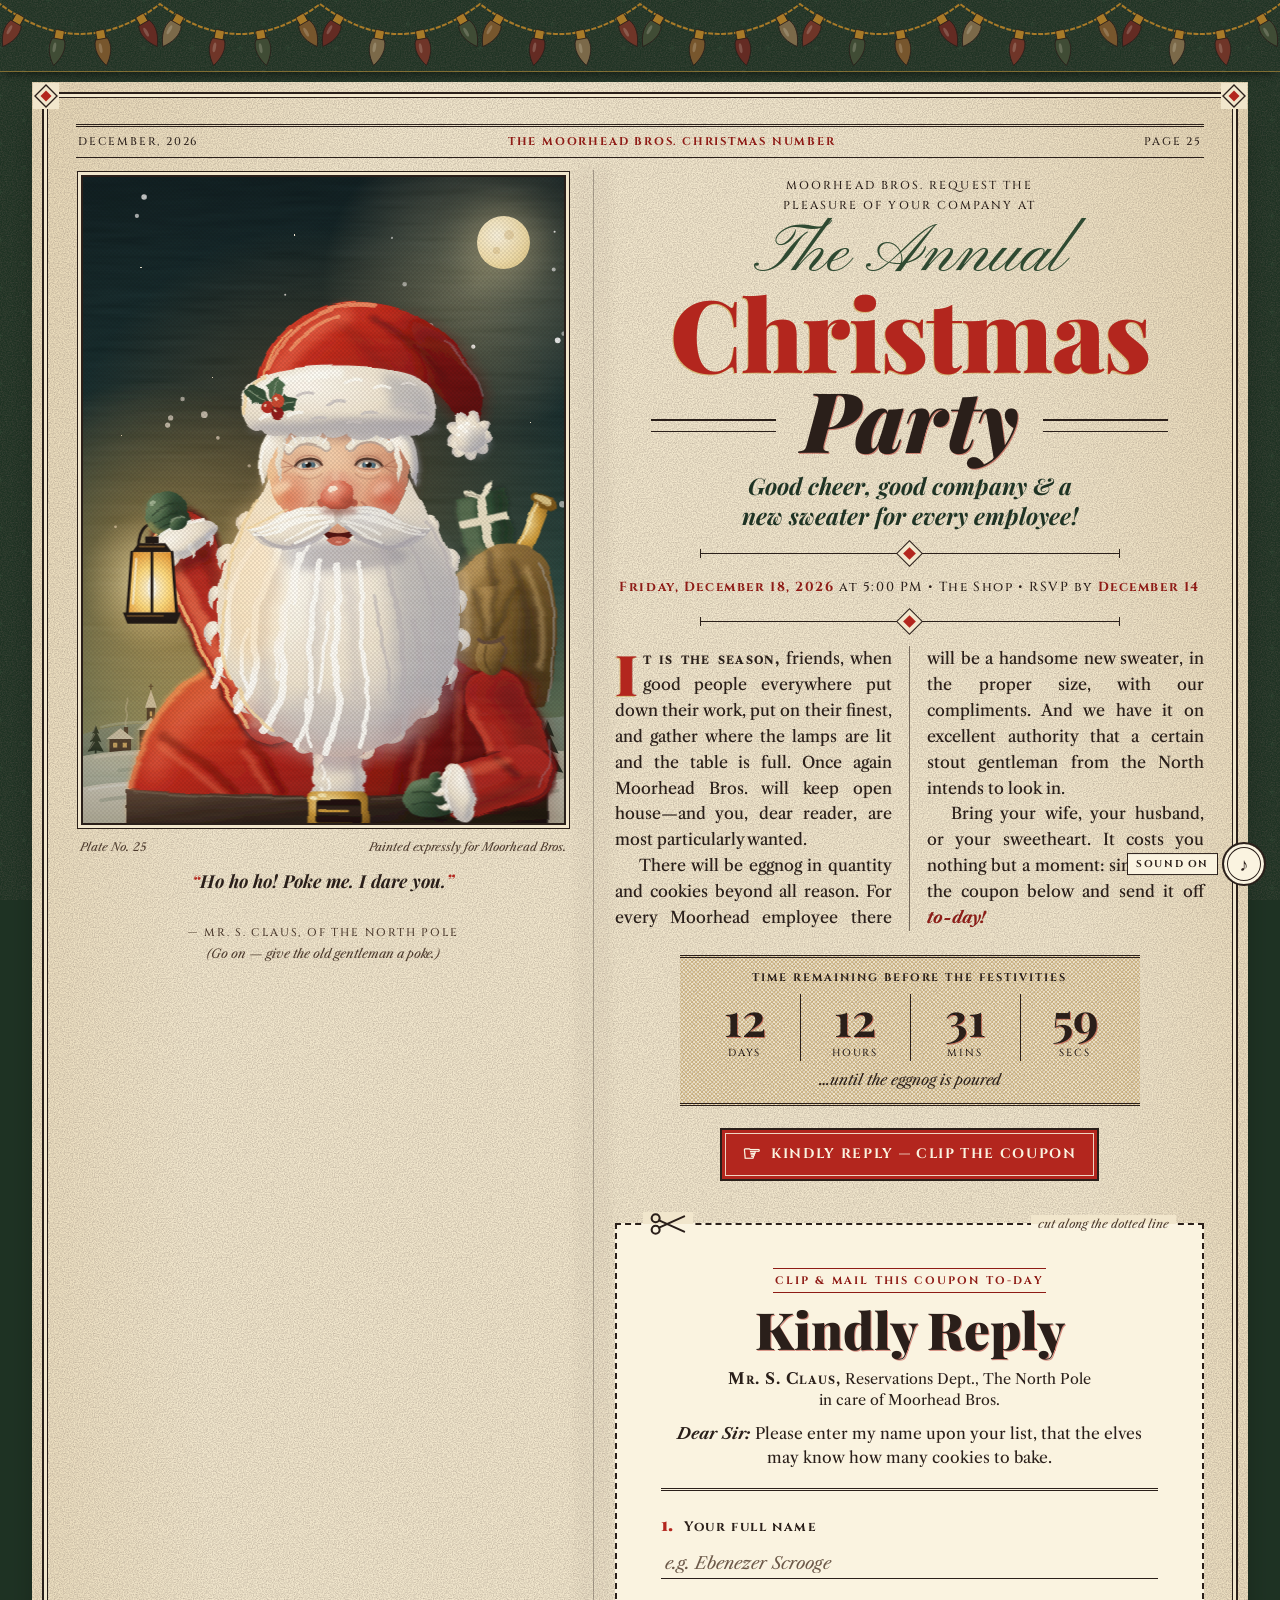
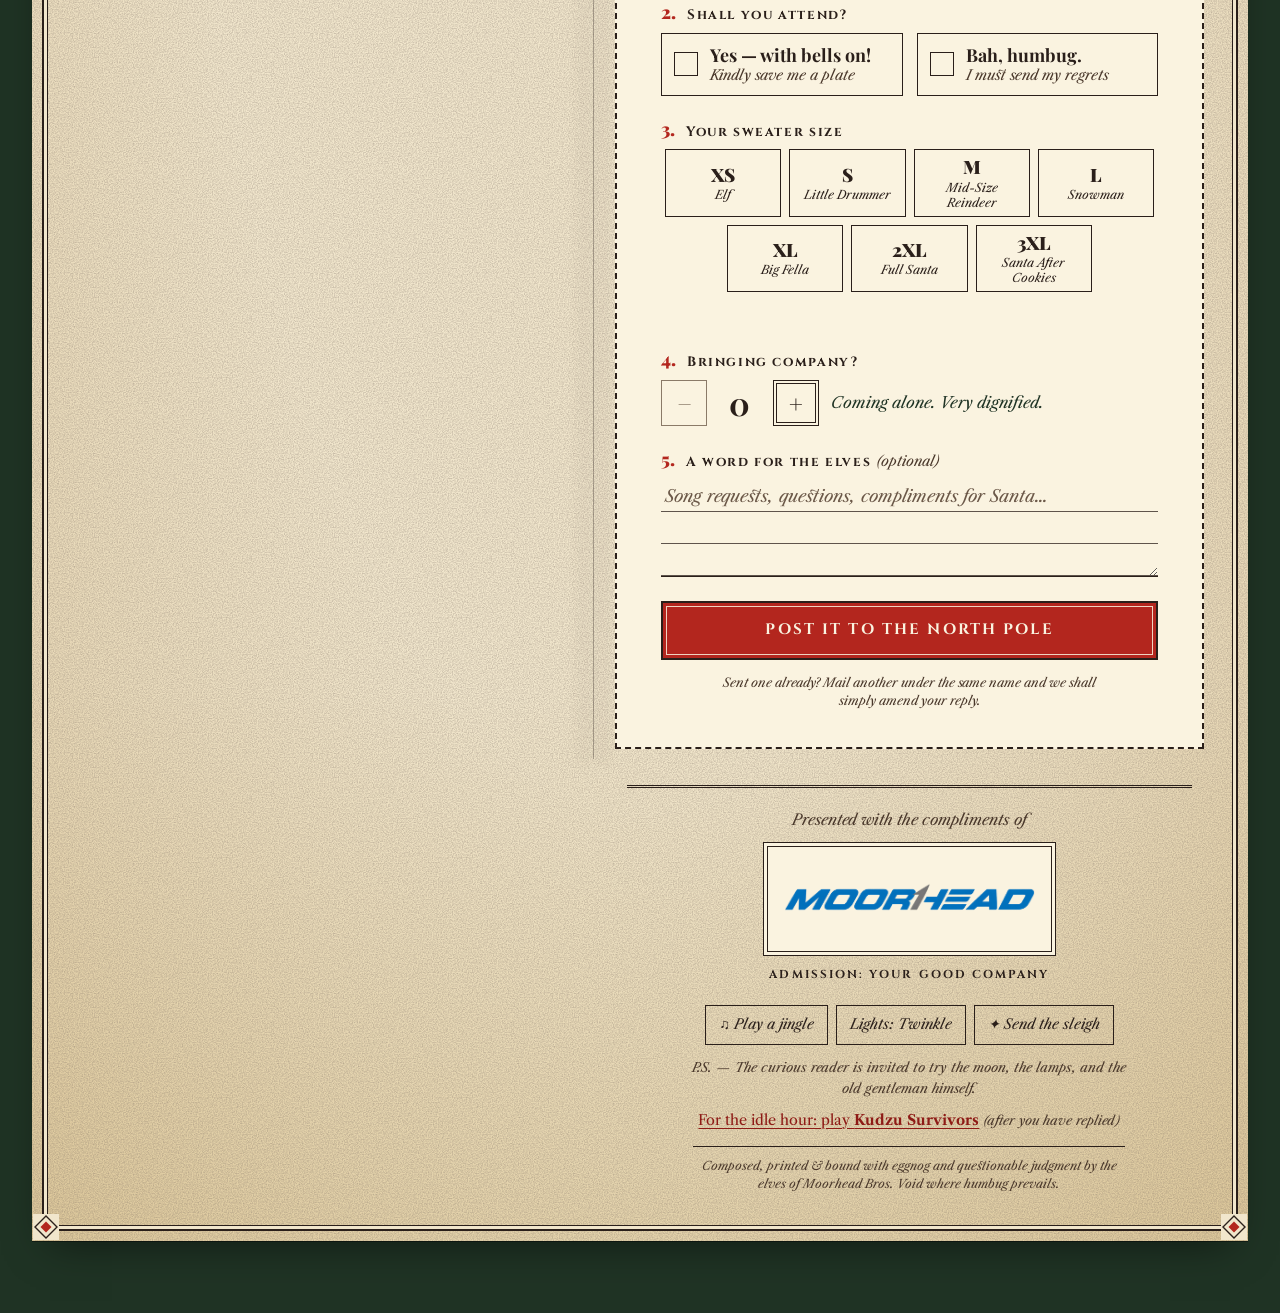
==== commit 7a4457a2: "Remaster the site as a 1931 Christmas magazine advertisement Restyle the whole page as a period maga" ====
--- a/index.html
+++ b/index.html
@@ -1,469 +1,890 @@
-<!doctype html>
-<html lang="en">
-<head>
-  <meta charset="utf-8">
-  <meta name="viewport" content="width=device-width, initial-scale=1">
-  <title>Moorhead Bros. Christmas Party RSVP</title>
-  <meta name="description" content="RSVP for the Moorhead Bros. Annual Christmas Party. Santa is checking his list.">
-  <meta name="theme-color" content="#14213d">
-  <link rel="icon" href="data:image/svg+xml,<svg xmlns='http://www.w3.org/2000/svg' viewBox='0 0 100 100'><text y='.9em' font-size='90'>🎄</text></svg>">
-  <link rel="preconnect" href="https://fonts.googleapis.com">
-  <link rel="preconnect" href="https://fonts.gstatic.com" crossorigin>
-  <link href="https://fonts.googleapis.com/css2?family=Lobster&family=Alfa+Slab+One&family=Special+Elite&family=Nunito:wght@400;700;900&display=swap" rel="stylesheet">
-  <link rel="stylesheet" href="css/style.css">
-</head>
-<body class="intro-running">
-  <!-- Opening animation (js/intro.js). Hides itself after a few seconds even if scripts fail. -->
-  <div class="intro" id="intro">
-    <div class="intro-bg" aria-hidden="true">
-      <div class="intro-rays"></div>
-      <div class="intro-snow"></div>
-    </div>
-    <div class="intro-stage">
-      <button class="intro-gift" id="intro-gift" type="button" aria-label="Unwrap the present">
-        <span class="gift-logo"><img src="assets/logo.png" alt="Moorhead"></span>
-        <span class="gift-box"></span>
-        <span class="gift-lid"><span class="gift-bow"></span></span>
-      </button>
-      <p class="intro-presents">presents</p>
-      <p class="intro-title">The Annual Christmas Party</p>
-      <p class="intro-hint">Tap the present to unwrap it</p>
-    </div>
-    <button class="intro-skip" type="button">Skip intro &rsaquo;</button>
-  </div>
-
-  <!-- Old-school C9 string lights (drawn by js/main.js) -->
-  <div class="lights" aria-hidden="true">
-    <svg id="lights-svg" preserveAspectRatio="none"></svg>
-  </div>
-
-  <!-- Night sky with snow, moon and the occasional sleigh -->
-  <header class="hero">
-    <canvas id="snow" aria-hidden="true"></canvas>
-    <button class="moon" id="moon" type="button" aria-label="Click the moon to call Santa's sleigh"></button>
-
-    <svg class="sleigh" id="sleigh" viewBox="0 0 450 100" aria-hidden="true">
-      <g fill="currentColor">
-        <!-- reins -->
-        <path d="M82 44 Q 128 54 174 48 T 252 48 T 330 48 T 408 48" fill="none" stroke="currentColor" stroke-width="1.5"/>
-        <!-- sleigh, Santa and his sack (trailing behind the team) -->
-        <g transform="translate(6 66)">
-          <ellipse cx="22" cy="-30" rx="12" ry="13"/>
-          <path d="M38 -10 C 36 -26, 42 -34, 50 -34 C 58 -34, 64 -26, 62 -10 Z"/>
-          <circle cx="50" cy="-40" r="7"/>
-          <path d="M43 -44 C 46 -54, 56 -58, 64 -50 L 58 -44 Z"/><circle cx="65" cy="-50" r="3"/>
-          <path d="M58 -26 L 76 -22" fill="none" stroke="currentColor" stroke-width="4" stroke-linecap="round"/>
-          <path d="M8 -34 C 6 -42, 18 -42, 18 -34 L 22 -10 L 70 -10 C 78 -10, 82 -18, 84 -26 L 92 -26 C 92 -8, 82 4, 66 4 L 20 4 C 10 4, 8 -6, 8 -34 Z"/>
-          <path d="M2 16 H 76 C 88 16, 96 10, 98 0 M24 4 V 16 M62 4 V 16" fill="none" stroke="currentColor" stroke-width="3.5" stroke-linecap="round"/>
-        </g>
-        <!-- the team, Rudolph in front -->
-        <g transform="translate(118 62)">
-          <g class="deer-run" style="animation-delay:-0.00s">
-            <path d="M4 -2 C 6 -12, 24 -14, 44 -12 C 52 -12, 56 -16, 58 -24 L 61 -34 C 62 -39, 70 -40, 73 -36 L 78 -32 C 80 -30, 79 -27, 76 -27 L 70 -27 C 68 -18, 64 -6, 56 0 C 44 8, 18 8, 4 -2 Z"/>
-            <path d="M62 -36 L 55 -39 L 60 -32 Z"/>
-            <path d="M64 -38 L 60 -50 L 54 -54 M61 -46 L 66 -54 M68 -39 L 70 -50 L 76 -54 M6 -3 C 0 -6, -4 -9, -6 -5" fill="none" stroke="currentColor" stroke-width="2.5" stroke-linecap="round"/>
-            <g class="legs-f" fill="none" stroke="currentColor" stroke-width="3.5" stroke-linecap="round"><path d="M50 1 L 54 26 M44 3 L 40 26"/></g>
-            <g class="legs-b" fill="none" stroke="currentColor" stroke-width="3.5" stroke-linecap="round"><path d="M12 1 L 6 26 M18 4 L 22 26"/></g>
-          </g>
-        </g>
-        <g transform="translate(196 62)">
-          <g class="deer-run" style="animation-delay:-0.11s">
-            <path d="M4 -2 C 6 -12, 24 -14, 44 -12 C 52 -12, 56 -16, 58 -24 L 61 -34 C 62 -39, 70 -40, 73 -36 L 78 -32 C 80 -30, 79 -27, 76 -27 L 70 -27 C 68 -18, 64 -6, 56 0 C 44 8, 18 8, 4 -2 Z"/>
-            <path d="M62 -36 L 55 -39 L 60 -32 Z"/>
-            <path d="M64 -38 L 60 -50 L 54 -54 M61 -46 L 66 -54 M68 -39 L 70 -50 L 76 -54 M6 -3 C 0 -6, -4 -9, -6 -5" fill="none" stroke="currentColor" stroke-width="2.5" stroke-linecap="round"/>
-            <g class="legs-f" fill="none" stroke="currentColor" stroke-width="3.5" stroke-linecap="round"><path d="M50 1 L 54 26 M44 3 L 40 26"/></g>
-            <g class="legs-b" fill="none" stroke="currentColor" stroke-width="3.5" stroke-linecap="round"><path d="M12 1 L 6 26 M18 4 L 22 26"/></g>
-          </g>
-        </g>
-        <g transform="translate(274 62)">
-          <g class="deer-run" style="animation-delay:-0.22s">
-            <path d="M4 -2 C 6 -12, 24 -14, 44 -12 C 52 -12, 56 -16, 58 -24 L 61 -34 C 62 -39, 70 -40, 73 -36 L 78 -32 C 80 -30, 79 -27, 76 -27 L 70 -27 C 68 -18, 64 -6, 56 0 C 44 8, 18 8, 4 -2 Z"/>
-            <path d="M62 -36 L 55 -39 L 60 -32 Z"/>
-            <path d="M64 -38 L 60 -50 L 54 -54 M61 -46 L 66 -54 M68 -39 L 70 -50 L 76 -54 M6 -3 C 0 -6, -4 -9, -6 -5" fill="none" stroke="currentColor" stroke-width="2.5" stroke-linecap="round"/>
-            <g class="legs-f" fill="none" stroke="currentColor" stroke-width="3.5" stroke-linecap="round"><path d="M50 1 L 54 26 M44 3 L 40 26"/></g>
-            <g class="legs-b" fill="none" stroke="currentColor" stroke-width="3.5" stroke-linecap="round"><path d="M12 1 L 6 26 M18 4 L 22 26"/></g>
-          </g>
-        </g>
-        <g transform="translate(352 62)">
-          <g class="deer-run" style="animation-delay:-0.33s">
-            <path d="M4 -2 C 6 -12, 24 -14, 44 -12 C 52 -12, 56 -16, 58 -24 L 61 -34 C 62 -39, 70 -40, 73 -36 L 78 -32 C 80 -30, 79 -27, 76 -27 L 70 -27 C 68 -18, 64 -6, 56 0 C 44 8, 18 8, 4 -2 Z"/>
-            <path d="M62 -36 L 55 -39 L 60 -32 Z"/>
-            <path d="M64 -38 L 60 -50 L 54 -54 M61 -46 L 66 -54 M68 -39 L 70 -50 L 76 -54 M6 -3 C 0 -6, -4 -9, -6 -5" fill="none" stroke="currentColor" stroke-width="2.5" stroke-linecap="round"/>
-            <g class="legs-f" fill="none" stroke="currentColor" stroke-width="3.5" stroke-linecap="round"><path d="M50 1 L 54 26 M44 3 L 40 26"/></g>
-            <g class="legs-b" fill="none" stroke="currentColor" stroke-width="3.5" stroke-linecap="round"><path d="M12 1 L 6 26 M18 4 L 22 26"/></g>
-            <circle class="rudolph" cx="79" cy="-30" r="3.6"/>
-          </g>
-        </g>
-      </g>
-    </svg>
-
-    <div class="hero-inner">
-      <div class="hero-copy">
-        <div class="logo-badge">
-          <img src="assets/logo.png" alt="Moorhead Bros. logo" id="company-logo"
-               onerror="this.hidden=true; document.getElementById('logo-fallback').hidden=false;">
-          <div class="logo-fallback" id="logo-fallback" hidden>
-            <span class="lf-small">The</span>
-            <span class="lf-big">Moorhead Bros.</span>
-            <span class="lf-small">Est. a long time ago</span>
-          </div>
-        </div>
-
-        <p class="kicker">You are cordially invited to the</p>
-        <h1 class="title">
-          <span class="title-script">Annual</span>
-          <span class="title-block">Christmas Party</span>
-        </h1>
-        <p class="sub" id="party-details">Details loading&hellip;</p>
-
-        <div class="countdown" id="countdown" aria-live="off">
-          <div class="cd-cell"><span class="cd-num" data-unit="days">--</span><span class="cd-label">Days</span></div>
-          <div class="cd-cell"><span class="cd-num" data-unit="hours">--</span><span class="cd-label">Hours</span></div>
-          <div class="cd-cell"><span class="cd-num" data-unit="mins">--</span><span class="cd-label">Mins</span></div>
-          <div class="cd-cell"><span class="cd-num" data-unit="secs">--</span><span class="cd-label">Secs</span></div>
-        </div>
-        <p class="cd-caption" id="cd-caption">until eggnog o'clock</p>
-
-        <a class="btn btn-starburst" href="#rsvp"><span>RSVP<br>Now!</span></a>
-        <p class="headcount" id="headcount" hidden></p>
-      </div>
-
-      <!-- Vintage Santa (interactive: click him, watch his eyes) -->
-      <div class="santa-wrap">
-        <div class="speech" id="speech" role="status" aria-live="polite">Ho ho ho! Click me. I dare you.</div>
-        <button class="santa-btn" id="santa" type="button" aria-label="Poke Santa">
-<svg class="santa" viewBox="0 0 400 440" aria-hidden="true">
-            <defs>
-              <radialGradient id="sgCard" cx=".5" cy=".42" r=".78">
-                <stop offset="0" stop-color="#96d46c"/><stop offset=".55" stop-color="#4fae47"/><stop offset="1" stop-color="#287a35"/>
-              </radialGradient>
-              <linearGradient id="sgRed" x1="0" y1="0" x2="0" y2="1">
-                <stop offset="0" stop-color="#ef5a4b"/><stop offset=".55" stop-color="#cb3027"/><stop offset="1" stop-color="#8c1a16"/>
-              </linearGradient>
-              <radialGradient id="sgFur" cx=".42" cy=".32" r=".8">
-                <stop offset="0" stop-color="#ffffff"/><stop offset=".6" stop-color="#f8f4ec"/><stop offset="1" stop-color="#d3dce6"/>
-              </radialGradient>
-              <radialGradient id="sgSkin" cx=".45" cy=".42" r=".7">
-                <stop offset="0" stop-color="#fee6cc"/><stop offset=".7" stop-color="#f6c49d"/><stop offset="1" stop-color="#e29e78"/>
-              </radialGradient>
-              <radialGradient id="sgCheek">
-                <stop offset="0" stop-color="#f0645f" stop-opacity=".8"/><stop offset="1" stop-color="#f0645f" stop-opacity="0"/>
-              </radialGradient>
-              <radialGradient id="sgNose" cx=".38" cy=".32" r=".75">
-                <stop offset="0" stop-color="#fbab9d"/><stop offset="1" stop-color="#d65449"/>
-              </radialGradient>
-              <radialGradient id="sgGold" cx=".35" cy=".3" r=".8">
-                <stop offset="0" stop-color="#fff3b8"/><stop offset=".5" stop-color="#e8b23f"/><stop offset="1" stop-color="#946010"/>
-              </radialGradient>
-              <radialGradient id="sgVignette" cx=".5" cy=".46" r=".72">
-                <stop offset=".62" stop-color="#3b1d08" stop-opacity="0"/><stop offset="1" stop-color="#3b1d08" stop-opacity=".38"/>
-              </radialGradient>
-              <symbol id="sgFlake" viewBox="-12 -12 24 24">
-                <g stroke="#effbe6" stroke-width="1.7" stroke-linecap="round" fill="none">
-                  <path id="sgArm" d="M0 0V-10M-3.2-7.2L0-4.6L3.2-7.2"/>
-                  <use href="#sgArm" transform="rotate(60)"/><use href="#sgArm" transform="rotate(120)"/>
-                  <use href="#sgArm" transform="rotate(180)"/><use href="#sgArm" transform="rotate(240)"/><use href="#sgArm" transform="rotate(300)"/>
-                </g>
-              </symbol>
-              <clipPath id="sgCardClip"><rect x="4" y="4" width="392" height="432" rx="22"/></clipPath>
-              <clipPath id="sgEyeL"><path d="M161 198 C 166 187, 184 187, 189 198 C 184 207, 166 207, 161 198 Z"/></clipPath>
-              <clipPath id="sgEyeR"><path d="M211 198 C 216 187, 234 187, 239 198 C 234 207, 216 207, 211 198 Z"/></clipPath>
-              <filter id="sgGrain" x="0" y="0" width="100%" height="100%">
-                <feTurbulence type="fractalNoise" baseFrequency=".9" numOctaves="2" stitchTiles="stitch"/>
-                <feColorMatrix values="0 0 0 0 .25  0 0 0 0 .15  0 0 0 0 .05  0 0 0 -1.1 .62"/>
-              </filter>
-            </defs>
-
-            <g clip-path="url(#sgCardClip)">
-              <!-- green card with snowflakes -->
-              <rect width="400" height="440" fill="url(#sgCard)"/>
-              <g opacity=".75">
-                <use href="#sgFlake" x="22" y="30" width="34" height="34"/>
-                <use href="#sgFlake" x="86" y="104" width="18" height="18"/>
-                <use href="#sgFlake" x="18" y="170" width="26" height="26"/>
-                <use href="#sgFlake" x="40" y="390" width="20" height="20"/>
-                <use href="#sgFlake" x="300" y="20" width="22" height="22"/>
-                <use href="#sgFlake" x="354" y="176" width="30" height="30"/>
-                <use href="#sgFlake" x="358" y="300" width="20" height="20"/>
-                <use href="#sgFlake" x="250" y="12" width="14" height="14"/>
-                <use href="#sgFlake" x="160" y="10" width="20" height="20"/>
-              </g>
-              <g fill="#fff" opacity=".7">
-                <circle cx="70" cy="70" r="2"/><circle cx="120" cy="40" r="1.5"/><circle cx="60" cy="140" r="1.8"/>
-                <circle cx="30" cy="250" r="1.5"/><circle cx="340" cy="110" r="2"/><circle cx="380" cy="80" r="1.5"/>
-                <circle cx="372" cy="250" r="1.8"/><circle cx="205" cy="26" r="1.6"/><circle cx="24" cy="330" r="2"/>
-              </g>
-
-              <g class="santa-body" stroke-linejoin="round" stroke-linecap="round">
-                <!-- coat -->
-                <path d="M30 440 C 40 360, 100 318, 200 312 C 300 318, 360 360, 370 440 Z" fill="url(#sgRed)" stroke="#6e1410" stroke-width="3"/>
-
-                <!-- candy cane + holding mitten -->
-                <path d="M300 446 L 318 252 C 321 214, 366 210, 368 248" fill="none" stroke="#6e1410" stroke-width="22"/>
-                <path d="M300 446 L 318 252 C 321 214, 366 210, 368 248" fill="none" stroke="#fffaf0" stroke-width="17"/>
-                <path d="M300 446 L 318 252 C 321 214, 366 210, 368 248" fill="none" stroke="#d62f2f" stroke-width="17" stroke-dasharray="10 11" stroke-linecap="butt"/>
-                <path d="M297 430 L 313 254 C 315 230, 336 222, 350 228" fill="none" stroke="#fff" stroke-opacity=".55" stroke-width="3"/>
-                <ellipse cx="300" cy="394" rx="28" ry="13" transform="rotate(-28 300 394)" fill="url(#sgFur)" stroke="#b7c2cc" stroke-width="2.5"/>
-                <ellipse cx="318" cy="360" rx="26" ry="22" fill="url(#sgRed)" stroke="#6e1410" stroke-width="3"/>
-                <path d="M298 352 C 304 338, 326 334, 336 346" fill="none" stroke="#6e1410" stroke-width="3"/>
-                <path d="M300 366 C 310 372, 326 372, 336 364" fill="none" stroke="#8c1a16" stroke-width="2" opacity=".6"/>
-
-                <!-- waving arm -->
-                <g class="santa-arm"><g transform="translate(-14 -40)">
-                  <path d="M126 386 C 104 356, 86 326, 78 294" fill="none" stroke="#6e1410" stroke-width="50"/>
-                  <path d="M126 386 C 104 356, 86 326, 78 294" fill="none" stroke="#cd3329" stroke-width="44"/>
-                  <path d="M118 372 C 102 350, 92 330, 86 306" fill="none" stroke="#ef5a4b" stroke-width="8" opacity=".5"/>
-                  <path d="M98 254 C 114 248, 122 230, 110 222 C 102 218, 96 226, 94 236 Z" fill="url(#sgRed)" stroke="#6e1410" stroke-width="3"/>
-                  <path d="M50 284 C 40 252, 46 214, 72 210 C 98 208, 104 242, 100 284 Z" fill="url(#sgRed)" stroke="#6e1410" stroke-width="3"/>
-                  <path d="M60 222 C 66 216, 78 216, 84 222" fill="none" stroke="#fff" stroke-opacity=".35" stroke-width="4"/>
-                  <ellipse cx="76" cy="288" rx="32" ry="14" transform="rotate(-10 76 288)" fill="url(#sgFur)" stroke="#b7c2cc" stroke-width="2.5"/>
-                </g></g>
-
-                <!-- face -->
-                <ellipse cx="200" cy="196" rx="70" ry="66" fill="url(#sgSkin)" stroke="#b0654a" stroke-width="2.5"/>
-                <circle cx="152" cy="226" r="27" fill="url(#sgCheek)"/>
-                <circle cx="248" cy="226" r="27" fill="url(#sgCheek)"/>
-
-                <!-- beard: curls first, body on top so only the scalloped edge shows -->
-                <g fill="url(#sgFur)" stroke="#b9c4cf" stroke-width="2.5">
-                  <circle cx="118" cy="262" r="17"/><circle cx="98" cy="300" r="19"/><circle cx="90" cy="342" r="21"/>
-                  <circle cx="104" cy="384" r="21"/><circle cx="130" cy="416" r="21"/><circle cx="164" cy="436" r="21"/>
-                  <circle cx="236" cy="436" r="21"/><circle cx="270" cy="416" r="21"/><circle cx="296" cy="384" r="21"/>
-                  <circle cx="310" cy="342" r="21"/><circle cx="302" cy="300" r="19"/><circle cx="282" cy="262" r="17"/>
-                </g>
-                <path d="M132 216 C 120 240, 92 266, 86 312 C 80 372, 120 432, 200 448 C 280 432, 320 372, 314 312 C 308 266, 280 240, 268 216 C 262 244, 240 260, 200 262 C 160 260, 138 244, 132 216 Z" fill="url(#sgFur)"/>
-                <g fill="none" stroke="#cbd4de" stroke-width="2.5" stroke-linecap="round">
-                  <path d="M118 300 C 110 330, 114 362, 128 384"/><path d="M146 292 C 138 332, 144 372, 160 406"/>
-                  <path d="M174 298 C 170 342, 174 384, 186 424"/><path d="M226 298 C 230 342, 226 384, 214 424"/>
-                  <path d="M254 292 C 262 332, 256 372, 240 406"/><path d="M282 300 C 290 330, 286 362, 272 384"/>
-                  <path d="M200 304 C 196 344, 202 384, 198 432" opacity=".6"/>
-                </g>
-                <ellipse cx="200" cy="278" rx="56" ry="12" fill="#c3cdd8" opacity=".55"/>
-
-                <!-- mouth -->
-                <g class="mouth">
-                  <path d="M182 270 C 186 292, 214 292, 218 270 C 206 274, 194 274, 182 270 Z" fill="#a3232a" stroke="#6e1410" stroke-width="2"/>
-                  <path d="M190 283 C 194 277, 206 277, 210 283 C 204 289, 196 289, 190 283 Z" fill="#e86a6a"/>
-                </g>
-
-                <!-- mustache -->
-                <g fill="url(#sgFur)" stroke="#b9c4cf" stroke-width="2.5">
-                  <path d="M200 250 C 190 236, 164 230, 146 240 C 130 249, 128 262, 114 266 C 132 280, 162 276, 182 264 C 192 259, 198 256, 200 256 Z"/>
-                  <path d="M200 250 C 210 236, 236 230, 254 240 C 270 249, 272 262, 286 266 C 268 280, 238 276, 218 264 C 208 259, 202 256, 200 256 Z"/>
-                </g>
-                <g fill="none" stroke="#c6d0da" stroke-width="2">
-                  <path d="M150 252 C 162 246, 176 248, 186 254"/><path d="M250 252 C 238 246, 224 248, 214 254"/>
-                  <path d="M136 262 C 148 262, 160 258, 170 254"/><path d="M264 262 C 252 262, 240 258, 230 254"/>
-                </g>
-
-                <!-- nose -->
-                <ellipse cx="200" cy="236" rx="16" ry="14" fill="url(#sgNose)" stroke="#a8463c" stroke-width="2"/>
-                <ellipse cx="194" cy="230" rx="5" ry="3.5" fill="#fff" opacity=".75"/>
-
-                <!-- eyes -->
-                <g class="eye" id="eye-l">
-                  <g clip-path="url(#sgEyeL)">
-                    <rect x="158" y="184" width="34" height="28" fill="#fff"/>
-                    <g class="pupil" data-cx="175" data-cy="198">
-                      <circle cx="175" cy="198" r="7.5" fill="#3d82c4"/>
-                      <circle cx="175" cy="198" r="3.6" fill="#1b2a3a"/>
-                      <circle cx="172.5" cy="195" r="2" fill="#fff"/>
-                    </g>
-                    <rect class="lid" x="158" y="185" width="34" height="0" fill="#f6c49d"/>
-                  </g>
-                  <path d="M159 197 C 165 185, 185 185, 191 197" fill="none" stroke="#6b3426" stroke-width="3"/>
-                </g>
-                <g class="eye" id="eye-r">
-                  <g clip-path="url(#sgEyeR)">
-                    <rect x="208" y="184" width="34" height="28" fill="#fff"/>
-                    <g class="pupil" data-cx="225" data-cy="198">
-                      <circle cx="225" cy="198" r="7.5" fill="#3d82c4"/>
-                      <circle cx="225" cy="198" r="3.6" fill="#1b2a3a"/>
-                      <circle cx="222.5" cy="195" r="2" fill="#fff"/>
-                    </g>
-                    <rect class="lid" x="208" y="185" width="34" height="0" fill="#f6c49d"/>
-                  </g>
-                  <path d="M209 197 C 215 185, 235 185, 241 197" fill="none" stroke="#6b3426" stroke-width="3"/>
-                </g>
-                <path d="M156 200 l -9 -3 M156 205 l -8 3 M244 200 l 9 -3 M244 205 l 8 3" fill="none" stroke="#c07a5c" stroke-width="2"/>
-
-                <!-- eyebrows -->
-                <path d="M152 180 C 160 168, 184 166, 194 176 M248 180 C 240 168, 216 166, 206 176" fill="none" stroke="#c3cdd6" stroke-width="12"/>
-                <path d="M152 180 C 160 168, 184 166, 194 176 M248 180 C 240 168, 216 166, 206 176" fill="none" stroke="#fdfbf6" stroke-width="8"/>
-
-                <!-- hat -->
-                <g class="santa-hat">
-                  <path d="M128 144 C 126 84, 176 44, 240 48 C 296 52, 338 86, 350 128 C 338 122, 318 116, 302 116 C 300 130, 292 142, 282 148 Z" fill="url(#sgRed)" stroke="#6e1410" stroke-width="3"/>
-                  <path d="M252 66 C 282 80, 300 98, 304 116" fill="none" stroke="#8c1a16" stroke-width="3" opacity=".6"/>
-                  <path d="M156 100 C 172 74, 204 60, 236 60" fill="none" stroke="#fff" stroke-opacity=".25" stroke-width="7"/>
-                  <g class="pompom">
-                    <path d="M346 126 c -4 -7 6 -11 7 -3" fill="none" stroke="#8a5a10" stroke-width="3"/>
-                    <circle cx="349" cy="142" r="14" fill="url(#sgGold)" stroke="#7a4e0c" stroke-width="2.5"/>
-                    <path d="M336 146 H 362" stroke="#7a4e0c" stroke-width="2.5"/>
-                    <circle cx="349" cy="151" r="2.5" fill="#5a3a08"/>
-                    <circle cx="344" cy="136" r="3.5" fill="#fff" opacity=".75"/>
-                  </g>
-                  <path d="M114 150 C 110 118, 290 110, 294 142 C 296 170, 118 178, 114 150 Z" fill="url(#sgFur)" stroke="#b9c4cf" stroke-width="2.5"/>
-                  <g fill="none" stroke="#cfd8e1" stroke-width="2.5">
-                    <path d="M150 150 q 14 -8 30 -6"/><path d="M196 140 q 14 -6 30 -2"/><path d="M244 146 q 12 -4 26 2"/>
-                    <path d="M172 162 q 14 -6 28 -4"/><path d="M222 160 q 14 -4 28 0"/>
-                  </g>
-                  <!-- holly -->
-                  <g stroke="#0f3d1d" stroke-width="1.6">
-                    <path transform="translate(140 146) rotate(-150)" d="M0 0 C 5 -6 10 -3 13 -9 C 15 -3 21 -5 25 -1 C 21 2 23 7 19 10 C 14 6 9 11 5 7 C 3 3 -2 4 0 0 Z" fill="#1e6b34"/>
-                    <path transform="translate(144 144) rotate(-70)" d="M0 0 C 5 -6 10 -3 13 -9 C 15 -3 21 -5 25 -1 C 21 2 23 7 19 10 C 14 6 9 11 5 7 C 3 3 -2 4 0 0 Z" fill="#2a8040"/>
-                    <path transform="translate(146 148) rotate(-10)" d="M0 0 C 5 -6 10 -3 13 -9 C 15 -3 21 -5 25 -1 C 21 2 23 7 19 10 C 14 6 9 11 5 7 C 3 3 -2 4 0 0 Z" fill="#1e6b34"/>
-                  </g>
-                  <g stroke="#7a1010" stroke-width="1.5">
-                    <circle cx="140" cy="150" r="6.5" fill="#d62828"/><circle cx="151" cy="144" r="6.5" fill="#e03333"/><circle cx="150" cy="156" r="6.5" fill="#c92222"/>
-                  </g>
-                  <g fill="#fff" opacity=".8"><circle cx="138" cy="148" r="1.8"/><circle cx="149" cy="142" r="1.8"/><circle cx="148" cy="154" r="1.8"/></g>
-                </g>
-              </g>
-
-              <!-- aged print feel -->
-              <rect width="400" height="440" fill="url(#sgVignette)" pointer-events="none"/>
-              <rect width="400" height="440" filter="url(#sgGrain)" opacity=".5" pointer-events="none"/>
-            </g>
-            <rect x="12" y="12" width="376" height="416" rx="16" fill="none" stroke="#fbf4e6" stroke-width="3" opacity=".8"/>
-            <rect x="4" y="4" width="392" height="432" rx="22" fill="none" stroke="#2b1d14" stroke-width="5"/>
-          </svg>
-        </button>
-        <p class="santa-hint">psst&hellip; poke him</p>
-      </div>
-    </div>
-
-    <!-- snowy hills divider -->
-    <svg class="hills" viewBox="0 0 1440 120" preserveAspectRatio="none" aria-hidden="true">
-      <path d="M0 70 C 180 20, 320 20, 480 60 C 640 100, 780 30, 960 40 C 1140 50, 1260 100, 1440 50 L1440 120 L0 120 Z" fill="#fbf4e6"/>
-      <path d="M0 90 C 200 60, 360 70, 520 90 C 700 112, 880 70, 1080 80 C 1260 90, 1340 110, 1440 90 L1440 120 L0 120 Z" fill="#f1e6cf"/>
-    </svg>
-  </header>
-
-  <main>
-    <section class="rsvp" id="rsvp">
-      <div class="card" id="card">
-        <!-- FORM SIDE -->
-        <form id="rsvp-form" class="card-face" novalidate>
-          <div class="card-head">
-            <p class="stamp">Official North Pole Business</p>
-            <h2>Kindly Reply</h2>
-            <p class="card-sub">Fill this out so the elves know how many cookies to bake.</p>
-          </div>
-
-          <!-- honeypot: humans never see this -->
-          <div class="hp" aria-hidden="true">
-            <label>Leave this empty <input type="text" name="website" tabindex="-1" autocomplete="off"></label>
-          </div>
-
-          <div class="field">
-            <label for="name" class="label"><span class="num">1</span> Your full name</label>
-            <input id="name" name="name" type="text" maxlength="80" autocomplete="name" required placeholder="e.g. Buddy Elf">
-            <p class="error" data-for="name"></p>
-          </div>
-
-          <fieldset class="field">
-            <legend class="label"><span class="num">2</span> Are you coming?</legend>
-            <div class="attend">
-              <label class="ticket ticket-yes">
-                <input type="radio" name="attending" value="Yes" required>
-                <span class="ticket-inner">
-                  <span class="ticket-emoji" aria-hidden="true">🎄</span>
-                  <span class="ticket-main">Wouldn't miss it!</span>
-                  <span class="ticket-small">Save me a plate</span>
-                </span>
-              </label>
-              <label class="ticket ticket-no">
-                <input type="radio" name="attending" value="No">
-                <span class="ticket-inner">
-                  <span class="ticket-emoji" aria-hidden="true">🥶</span>
-                  <span class="ticket-main">Bah, humbug.</span>
-                  <span class="ticket-small">Can't make it this year</span>
-                </span>
-              </label>
-            </div>
-            <p class="error" data-for="attending"></p>
-          </fieldset>
-
-          <div class="if-attending" id="if-attending">
-           <div class="if-attending-inner">
-            <fieldset class="field">
-              <legend class="label"><span class="num">3</span> Your shirt size</legend>
-              <div class="sizes" id="sizes"></div>
-              <p class="size-quip" id="size-quip" aria-live="polite">&nbsp;</p>
-              <p class="error" data-for="shirtSize"></p>
-            </fieldset>
-
-            <fieldset class="field">
-              <legend class="label"><span class="num">4</span> Bringing anyone?</legend>
-              <div class="stepper">
-                <button type="button" class="step-btn" id="guest-minus" aria-label="Remove a guest">&minus;</button>
-                <output class="step-val" id="guest-count" aria-live="polite">0</output>
-                <button type="button" class="step-btn" id="guest-plus" aria-label="Add a guest">+</button>
-                <span class="step-quip" id="guest-quip">Flying solo. Respect.</span>
-              </div>
-              <div class="guests" id="guests"></div>
-              <div class="extra-guests" id="extra-guests" hidden>
-                <label for="extra-count">Anyone else tagging along? Just give us a number.</label>
-                <select id="extra-count"></select>
-              </div>
-              <p class="error" data-for="guests"></p>
-            </fieldset>
-           </div>
-          </div>
-
-          <div class="field">
-            <label for="notes" class="label"><span class="num" id="notes-num">5</span> Notes for the elves <em>(optional)</em></label>
-            <textarea id="notes" name="notes" rows="3" maxlength="500" placeholder="Song requests, questions, compliments for Santa&hellip;"></textarea>
-          </div>
-
-          <button type="submit" class="btn btn-submit" id="submit-btn">
-            <span class="btn-label">Send it to the North Pole</span>
-            <span class="btn-sending">Elves are processing&hellip;</span>
-          </button>
-          <p class="form-status" id="form-status" role="alert"></p>
-          <p class="fine-print">Already sent one? Submitting again with the same name updates your RSVP.</p>
-        </form>
-
-        <!-- SUCCESS SIDE -->
-        <div class="card-face card-success" id="success" tabindex="-1" hidden>
-          <div class="nice-list">
-            <p class="stamp stamp-green">Approved</p>
-            <h2 id="success-title">You're on the Nice List!</h2>
-            <p id="success-msg" class="card-sub"></p>
-            <div class="ticket-stub" id="ticket-stub"></div>
-            <button type="button" class="btn btn-ghost" id="edit-btn">Change my RSVP</button>
-            <p class="game-plug">Got a minute to kill? <a href="game.html">Play Kudzu Survivors &rarr;</a></p>
-          </div>
-        </div>
-      </div>
-    </section>
-  </main>
-
-  <footer class="footer">
-    <p>Made with eggnog &amp; questionable judgment by the Moorhead Bros. elves.</p>
-    <p class="footer-tools">
-      <button type="button" class="chip" id="jingle-btn" aria-pressed="false">&#9835; Play a jingle</button>
-      <button type="button" class="chip" id="mode-btn">Lights: Twinkle</button>
-      <button type="button" class="chip" id="sleigh-btn">&#10022; Send the sleigh</button>
-    </p>
-    <p class="footer-egg">Psst&hellip; try clicking the moon, the lights, and Santa.</p>
-    <p class="footer-game"><a href="game.html">🎮 Break room: play <b>Kudzu Survivors</b></a> <span>(after you RSVP)</span></p>
-  </footer>
-
-  <div class="toast" id="toast" role="status" aria-live="polite"></div>
-
-  <!-- Load scripts with a fresh ?v= each visit so browsers never show stale party settings -->
-  <script>
-    (function () {
-      var v = Date.now();
-      ["js/config.js", "js/sound.js", "js/intro.js", "js/main.js", "js/rsvp.js"].forEach(function (src) {
-        var s = document.createElement("script");
-        s.src = src + "?v=" + v;
-        s.async = false; // keep them running in order
-        document.body.appendChild(s);
-      });
-    })();
-  </script>
-</body>
-</html>
+<!doctype html>
+<html lang="en">
+<head>
+  <meta charset="utf-8">
+  <meta name="viewport" content="width=device-width, initial-scale=1">
+  <title>Moorhead Bros. Christmas Party RSVP</title>
+  <meta name="description" content="RSVP for the Moorhead Bros. Annual Christmas Party. Santa is checking his list.">
+  <meta name="theme-color" content="#1f3324">
+  <link rel="icon" href="data:image/svg+xml,<svg xmlns='http://www.w3.org/2000/svg' viewBox='0 0 100 100'><text y='.9em' font-size='90'>🎄</text></svg>">
+  <link rel="preconnect" href="https://fonts.googleapis.com">
+  <link rel="preconnect" href="https://fonts.gstatic.com" crossorigin>
+  <link href="https://fonts.googleapis.com/css2?family=Cinzel:wght@500;700&family=Libre+Caslon+Text:ital,wght@0,400;0,700;1,400&family=Limelight&family=Pinyon+Script&family=Playfair+Display:ital,wght@0,700;0,900;1,700;1,900&display=swap" rel="stylesheet">
+  <link rel="stylesheet" href="css/style.css">
+</head>
+<body class="intro-running">
+  <!-- Opening animation (js/intro.js). Hides itself after a few seconds even if scripts fail. -->
+  <div class="intro" id="intro">
+    <div class="intro-bg" aria-hidden="true">
+      <div class="intro-rays"></div>
+      <div class="intro-snow"></div>
+    </div>
+    <div class="intro-stage">
+      <button class="intro-gift" id="intro-gift" type="button" aria-label="Unwrap the present">
+        <span class="gift-logo"><img src="assets/logo.png" alt="Moorhead"></span>
+        <span class="gift-box"></span>
+        <span class="gift-lid"><span class="gift-bow"></span></span>
+      </button>
+      <p class="intro-presents">presents</p>
+      <p class="intro-title">The Annual Christmas Party</p>
+      <p class="intro-hint">A parcel for you! Tap to unwrap it</p>
+    </div>
+    <button class="intro-skip" type="button">Skip the unwrapping &rsaquo;</button>
+  </div>
+
+  <!-- Old-fashioned string lights (drawn by js/main.js) -->
+  <div class="lights" aria-hidden="true">
+    <svg id="lights-svg" preserveAspectRatio="none"></svg>
+  </div>
+
+  <!-- The whole page is one full-page magazine advertisement -->
+  <div class="sheet">
+
+    <!-- running head, as at the top of a magazine page -->
+    <div class="masthead">
+      <span class="mh-date">December, 2026</span>
+      <span class="mh-title">The Moorhead Bros. Christmas Number</span>
+      <span class="mh-page">Page 25</span>
+    </div>
+
+    <!-- left-hand page of the spread (on wide screens): the plate and its caption -->
+    <div class="plate-col">
+    <!-- The painted plate: night sky with snow, moon and the occasional sleigh -->
+    <header class="hero">
+      <canvas id="snow" aria-hidden="true"></canvas>
+      <button class="moon" id="moon" type="button" aria-label="Click the moon to call Santa's sleigh"></button>
+
+      <svg class="sleigh" id="sleigh" viewBox="0 0 450 100" aria-hidden="true">
+        <g fill="currentColor">
+          <!-- reins -->
+          <path d="M84 42 Q 130 55 176 48 T 254 48 T 332 48 T 410 47" fill="none" stroke="currentColor" stroke-width="1.3"/>
+          <!-- sleigh, driver and sack (trailing behind the team) -->
+          <g transform="translate(6 66)">
+            <path d="M10 -28 C 6 -42, 16 -50, 26 -46 C 36 -43, 38 -32, 34 -22 Z"/>
+            <path d="M38 -10 C 36 -27, 42 -35, 50 -35 C 58 -35, 64 -27, 62 -10 Z"/>
+            <circle cx="50" cy="-41" r="6.5"/>
+            <path d="M44 -44 C 46 -55, 57 -59, 66 -51 L 58 -44 Z"/><circle cx="67" cy="-51" r="2.6"/>
+            <path d="M57 -27 L 78 -23" fill="none" stroke="currentColor" stroke-width="4" stroke-linecap="round"/>
+            <path d="M6 -30 C 2 -40, 14 -44, 18 -34 L 22 -11 L 70 -11 C 78 -11, 83 -18, 84 -27 C 85 -34, 95 -34, 94 -25 C 92 -8, 82 4, 66 4 L 20 4 C 10 4, 8 -8, 6 -30 Z"/>
+            <path d="M0 16 H 76 C 90 16, 100 8, 99 -3 C 98 -10, 90 -9, 91 -3 M24 4 V 16 M62 4 V 16" fill="none" stroke="currentColor" stroke-width="3" stroke-linecap="round"/>
+          </g>
+          <!-- the team, Rudolph in front -->
+          <g transform="translate(118 62)">
+            <g class="deer-run" style="animation-delay:-0.00s">
+              <path d="M4 -2 C 6 -12, 24 -15, 44 -13 C 52 -13, 56 -17, 58 -25 L 61 -35 C 62 -40, 70 -41, 73 -37 L 79 -32 C 81 -30, 80 -27, 77 -27 L 70 -27 C 68 -18, 64 -7, 56 -1 C 44 6, 18 6, 4 -2 Z"/>
+              <path d="M62 -37 L 54 -41 L 60 -33 Z"/>
+              <path d="M64 -39 L 60 -51 L 53 -55 M61 -47 L 67 -56 M68 -40 L 71 -51 L 78 -55 M70 -47 L 66 -53 M6 -4 C 0 -7, -4 -10, -6 -6" fill="none" stroke="currentColor" stroke-width="2.2" stroke-linecap="round" stroke-linejoin="round"/>
+              <g class="legs-f" fill="none" stroke="currentColor" stroke-width="3.2" stroke-linecap="round" stroke-linejoin="round"><path d="M50 0 L 55 13 L 52 26 M44 2 L 43 14 L 38 26"/></g>
+              <g class="legs-b" fill="none" stroke="currentColor" stroke-width="3.2" stroke-linecap="round" stroke-linejoin="round"><path d="M12 0 L 10 13 L 4 26 M18 3 L 22 14 L 20 26"/></g>
+            </g>
+          </g>
+          <g transform="translate(196 62)">
+            <g class="deer-run" style="animation-delay:-0.11s">
+              <path d="M4 -2 C 6 -12, 24 -15, 44 -13 C 52 -13, 56 -17, 58 -25 L 61 -35 C 62 -40, 70 -41, 73 -37 L 79 -32 C 81 -30, 80 -27, 77 -27 L 70 -27 C 68 -18, 64 -7, 56 -1 C 44 6, 18 6, 4 -2 Z"/>
+              <path d="M62 -37 L 54 -41 L 60 -33 Z"/>
+              <path d="M64 -39 L 60 -51 L 53 -55 M61 -47 L 67 -56 M68 -40 L 71 -51 L 78 -55 M70 -47 L 66 -53 M6 -4 C 0 -7, -4 -10, -6 -6" fill="none" stroke="currentColor" stroke-width="2.2" stroke-linecap="round" stroke-linejoin="round"/>
+              <g class="legs-f" fill="none" stroke="currentColor" stroke-width="3.2" stroke-linecap="round" stroke-linejoin="round"><path d="M50 0 L 55 13 L 52 26 M44 2 L 43 14 L 38 26"/></g>
+              <g class="legs-b" fill="none" stroke="currentColor" stroke-width="3.2" stroke-linecap="round" stroke-linejoin="round"><path d="M12 0 L 10 13 L 4 26 M18 3 L 22 14 L 20 26"/></g>
+            </g>
+          </g>
+          <g transform="translate(274 62)">
+            <g class="deer-run" style="animation-delay:-0.22s">
+              <path d="M4 -2 C 6 -12, 24 -15, 44 -13 C 52 -13, 56 -17, 58 -25 L 61 -35 C 62 -40, 70 -41, 73 -37 L 79 -32 C 81 -30, 80 -27, 77 -27 L 70 -27 C 68 -18, 64 -7, 56 -1 C 44 6, 18 6, 4 -2 Z"/>
+              <path d="M62 -37 L 54 -41 L 60 -33 Z"/>
+              <path d="M64 -39 L 60 -51 L 53 -55 M61 -47 L 67 -56 M68 -40 L 71 -51 L 78 -55 M70 -47 L 66 -53 M6 -4 C 0 -7, -4 -10, -6 -6" fill="none" stroke="currentColor" stroke-width="2.2" stroke-linecap="round" stroke-linejoin="round"/>
+              <g class="legs-f" fill="none" stroke="currentColor" stroke-width="3.2" stroke-linecap="round" stroke-linejoin="round"><path d="M50 0 L 55 13 L 52 26 M44 2 L 43 14 L 38 26"/></g>
+              <g class="legs-b" fill="none" stroke="currentColor" stroke-width="3.2" stroke-linecap="round" stroke-linejoin="round"><path d="M12 0 L 10 13 L 4 26 M18 3 L 22 14 L 20 26"/></g>
+            </g>
+          </g>
+          <g transform="translate(352 62)">
+            <g class="deer-run" style="animation-delay:-0.33s">
+              <path d="M4 -2 C 6 -12, 24 -15, 44 -13 C 52 -13, 56 -17, 58 -25 L 61 -35 C 62 -40, 70 -41, 73 -37 L 79 -32 C 81 -30, 80 -27, 77 -27 L 70 -27 C 68 -18, 64 -7, 56 -1 C 44 6, 18 6, 4 -2 Z"/>
+              <path d="M62 -37 L 54 -41 L 60 -33 Z"/>
+              <path d="M64 -39 L 60 -51 L 53 -55 M61 -47 L 67 -56 M68 -40 L 71 -51 L 78 -55 M70 -47 L 66 -53 M6 -4 C 0 -7, -4 -10, -6 -6" fill="none" stroke="currentColor" stroke-width="2.2" stroke-linecap="round" stroke-linejoin="round"/>
+              <g class="legs-f" fill="none" stroke="currentColor" stroke-width="3.2" stroke-linecap="round" stroke-linejoin="round"><path d="M50 0 L 55 13 L 52 26 M44 2 L 43 14 L 38 26"/></g>
+              <g class="legs-b" fill="none" stroke="currentColor" stroke-width="3.2" stroke-linecap="round" stroke-linejoin="round"><path d="M12 0 L 10 13 L 4 26 M18 3 L 22 14 L 20 26"/></g>
+              <circle class="rudolph" cx="80" cy="-30" r="3.4"/>
+            </g>
+          </g>
+        </g>
+      </svg>
+
+      <!-- painted snow country: far hills, a village with lamps lit, pines, moonlit drifts -->
+      <svg class="hills" viewBox="0 0 800 260" aria-hidden="true">
+        <defs>
+          <linearGradient id="hlFar" x1="0" y1="0" x2="0" y2="1">
+            <stop offset="0" stop-color="#8ea189"/><stop offset="1" stop-color="#5e7355"/>
+          </linearGradient>
+          <linearGradient id="hlMid" x1="0" y1="0" x2="0" y2="1">
+            <stop offset="0" stop-color="#dcdcc0"/><stop offset="1" stop-color="#a9b497"/>
+          </linearGradient>
+          <linearGradient id="hlNear" x1="0" y1="0" x2="0" y2="1">
+            <stop offset="0" stop-color="#f6eed8"/><stop offset="1" stop-color="#d8d2b4"/>
+          </linearGradient>
+          <radialGradient id="hlLamp">
+            <stop offset="0" stop-color="#f3c665" stop-opacity=".75"/><stop offset="1" stop-color="#f3c665" stop-opacity="0"/>
+          </radialGradient>
+          <radialGradient id="hlPool" cx=".5" cy=".5" r=".5">
+            <stop offset="0" stop-color="#f0bd62" stop-opacity=".6"/><stop offset="1" stop-color="#f0bd62" stop-opacity="0"/>
+          </radialGradient>
+          <symbol id="hlPine" viewBox="-20 0 40 64" overflow="visible">
+            <path d="M0 0 L -8 20 L -3 18 L -13 39 L -5 36 L -18 60 L -2 57 L -2 64 L 2 64 L 2 57 L 18 60 L 5 36 L 13 39 L 3 18 L 8 20 Z" fill="#1f3324"/>
+            <path d="M0 2 L -5 15 M-2 21 L -9 33 M-3 39 L -13 54" fill="none" stroke="#e8e0c4" stroke-width="2.6" stroke-linecap="round" opacity=".35"/>
+          </symbol>
+        </defs>
+
+        <!-- far ridge -->
+        <path d="M0 112 C 90 78, 190 104, 300 90 C 420 74, 520 104, 640 86 C 710 76, 760 90, 800 82 L 800 260 L 0 260 Z" fill="url(#hlFar)"/>
+        <path d="M30 100 C 90 82, 170 100, 250 94 M 470 92 C 540 100, 620 84, 700 82" fill="none" stroke="#b9c6ac" stroke-width="4" stroke-linecap="round" opacity=".55"/>
+        <g opacity=".85">
+          <use href="#hlPine" x="238" y="62" width="20" height="32"/><use href="#hlPine" x="258" y="56" width="24" height="38"/>
+          <use href="#hlPine" x="284" y="64" width="18" height="29"/><use href="#hlPine" x="508" y="64" width="22" height="35"/>
+          <use href="#hlPine" x="534" y="58" width="26" height="42"/><use href="#hlPine" x="566" y="62" width="20" height="32"/>
+          <use href="#hlPine" x="662" y="52" width="24" height="38"/>
+        </g>
+
+        <!-- the village, lamps lit -->
+        <g>
+          <circle cx="113" cy="120" r="34" fill="url(#hlLamp)"/>
+          <circle cx="62" cy="130" r="26" fill="url(#hlLamp)"/>
+          <circle cx="166" cy="132" r="26" fill="url(#hlLamp)"/>
+          <!-- chimney smoke -->
+          <path d="M72 100 C 66 90, 78 84, 72 74 C 68 66, 76 60, 74 52" fill="none" stroke="#e8e0c4" stroke-width="3" stroke-linecap="round" opacity=".4"/>
+          <!-- church -->
+          <path d="M106 98 V 66 L 113 40 L 120 66 V 98 Z" fill="#3a2a21"/>
+          <path d="M103 68 L 113 38 L 123 68 Z" fill="#ece4c8"/>
+          <path d="M113 38 V 28 M109 32 H 117" stroke="#3a2a21" stroke-width="2" fill="none"/>
+          <rect x="94" y="102" width="38" height="46" fill="#3a2a21"/>
+          <path d="M90 105 L 113 84 L 136 105 Z" fill="#ece4c8"/>
+          <path d="M92 104 L 113 86 L 120 92" fill="none" stroke="#b9c6ac" stroke-width="2.5" opacity=".7"/>
+          <path d="M109 128 V 116 C 109 110, 117 110, 117 116 V 128 Z" fill="#f0bd62"/>
+          <rect x="111" y="74" width="4" height="8" fill="#f0bd62"/>
+          <!-- cottages -->
+          <rect x="44" y="118" width="36" height="30" fill="#4a382b"/>
+          <rect x="68" y="100" width="7" height="14" fill="#4a382b"/>
+          <path d="M39 120 L 62 102 L 85 120 Z" fill="#ece4c8"/>
+          <rect x="50" y="126" width="7" height="8" fill="#f0bd62"/><rect x="66" y="126" width="7" height="8" fill="#f0bd62"/>
+          <rect x="146" y="120" width="42" height="28" fill="#4a382b"/>
+          <path d="M141 122 L 167 104 L 193 122 Z" fill="#ece4c8"/>
+          <rect x="153" y="128" width="7" height="8" fill="#f0bd62"/><rect x="166" y="128" width="7" height="8" fill="#f3c665"/><rect x="178" y="128" width="6" height="8" fill="#f0bd62"/>
+          <use href="#hlPine" x="198" y="92" width="30" height="48"/>
+          <use href="#hlPine" x="6" y="96" width="30" height="48"/>
+        </g>
+
+        <!-- middle drift -->
+        <path d="M0 148 C 100 128, 220 142, 330 140 C 470 136, 600 122, 800 140 L 800 260 L 0 260 Z" fill="url(#hlMid)"/>
+        <path d="M20 150 C 100 136, 200 148, 300 146 M 420 142 C 520 136, 640 132, 760 142" fill="none" stroke="#f1ead2" stroke-width="5" stroke-linecap="round" opacity=".7"/>
+        <path d="M60 172 C 160 160, 260 176, 360 168 M 520 160 C 600 156, 700 162, 780 158" fill="none" stroke="#8fa086" stroke-width="6" stroke-linecap="round" opacity=".35"/>
+        <!-- fence posts wandering down from the village -->
+        <path d="M214 150 v 12 M236 154 v 13 M260 158 v 14 M286 163 v 15 M212 155 L 288 169" fill="none" stroke="#3a2a21" stroke-width="2.4" stroke-linecap="round" opacity=".8"/>
+
+        <!-- big pines at the right -->
+        <use href="#hlPine" x="690" y="50" width="78" height="125"/>
+        <use href="#hlPine" x="742" y="86" width="60" height="96"/>
+        <use href="#hlPine" x="640" y="104" width="44" height="70"/>
+
+        <!-- near drift, lit by the lantern -->
+        <path d="M0 200 C 150 172, 320 206, 480 190 C 620 178, 720 200, 800 186 L 800 260 L 0 260 Z" fill="url(#hlNear)"/>
+        <ellipse cx="400" cy="226" rx="230" ry="46" fill="url(#hlPool)"/>
+        <path d="M30 222 C 110 206, 190 226, 270 220 M 600 214 C 660 206, 730 216, 790 206 M 90 244 C 150 236, 220 248, 290 242" fill="none" stroke="#a9b497" stroke-width="6" stroke-linecap="round" opacity=".5"/>
+        <path d="M10 204 C 110 184, 220 200, 330 198" fill="none" stroke="#fffaea" stroke-width="4" stroke-linecap="round" opacity=".8"/>
+      </svg>
+
+      <!-- The old gentleman himself (interactive: poke him, watch his eyes) -->
+      <button class="santa-btn" id="santa" type="button" aria-label="Poke Santa">
+<svg class="santa" viewBox="0 0 400 520" preserveAspectRatio="xMidYMax meet" aria-hidden="true">
+          <defs>
+            <linearGradient id="sgRed" x1="0" y1="0" x2="1" y2=".7">
+              <stop offset="0" stop-color="#e0452c"/><stop offset=".4" stop-color="#bf2519"/><stop offset=".75" stop-color="#8c1712"/><stop offset="1" stop-color="#5a0e0d"/>
+            </linearGradient>
+            <radialGradient id="sgFur" cx=".32" cy=".28" r=".9">
+              <stop offset="0" stop-color="#fffaf0"/><stop offset=".5" stop-color="#efe4cf"/><stop offset="1" stop-color="#b9b3b6"/>
+            </radialGradient>
+            <radialGradient id="sgSkin" cx=".38" cy=".40" r=".75">
+              <stop offset="0" stop-color="#f6d2ad"/><stop offset=".6" stop-color="#e7ab86"/><stop offset="1" stop-color="#c27a5e"/>
+            </radialGradient>
+            <radialGradient id="sgCheek">
+              <stop offset="0" stop-color="#d8523c" stop-opacity=".75"/><stop offset="1" stop-color="#d8523c" stop-opacity="0"/>
+            </radialGradient>
+            <radialGradient id="sgNose" cx=".36" cy=".30" r=".8">
+              <stop offset="0" stop-color="#f6b093"/><stop offset=".55" stop-color="#d9654c"/><stop offset="1" stop-color="#a8402f"/>
+            </radialGradient>
+            <radialGradient id="sgGold" cx=".35" cy=".3" r=".8">
+              <stop offset="0" stop-color="#ffe9a6"/><stop offset=".5" stop-color="#d19a36"/><stop offset="1" stop-color="#7a5216"/>
+            </radialGradient>
+            <linearGradient id="sgLeather" x1="0" y1="0" x2="1" y2="1">
+              <stop offset="0" stop-color="#5b4334"/><stop offset=".5" stop-color="#2a1d16"/><stop offset="1" stop-color="#120c09"/>
+            </linearGradient>
+            <linearGradient id="sgMitt" x1="0" y1="0" x2="1" y2="1">
+              <stop offset="0" stop-color="#6f8a63"/><stop offset=".55" stop-color="#2f4a32"/><stop offset="1" stop-color="#1a2b1e"/>
+            </linearGradient>
+            <linearGradient id="sgSack" x1="0" y1="0" x2="1" y2="1">
+              <stop offset="0" stop-color="#b08a4e"/><stop offset=".5" stop-color="#7b5c2b"/><stop offset="1" stop-color="#3f2e15"/>
+            </linearGradient>
+            <radialGradient id="sgGlow">
+              <stop offset="0" stop-color="#fff0b8" stop-opacity=".9"/><stop offset=".35" stop-color="#f3b352" stop-opacity=".35"/><stop offset="1" stop-color="#f3b352" stop-opacity="0"/>
+            </radialGradient>
+            <radialGradient id="sgHalo">
+              <stop offset="0" stop-color="#7a5226" stop-opacity=".5"/><stop offset="1" stop-color="#7a5226" stop-opacity="0"/>
+            </radialGradient>
+            <radialGradient id="sgSclera" cx=".5" cy=".55" r=".6">
+              <stop offset="0" stop-color="#f3ead8"/><stop offset=".6" stop-color="#eadbc6"/><stop offset="1" stop-color="#b99a86"/>
+            </radialGradient>
+            <radialGradient id="sgFlame" cx=".5" cy=".6" r=".7">
+              <stop offset="0" stop-color="#fffbe6"/><stop offset=".5" stop-color="#ffd978"/><stop offset="1" stop-color="#e58f2a"/>
+            </radialGradient>
+
+            <filter id="sgPaint" filterUnits="userSpaceOnUse" x="-20" y="-20" width="440" height="560">
+              <feTurbulence type="fractalNoise" baseFrequency="0.018 0.06" numOctaves="2" seed="7" result="noise"/>
+              <feDisplacementMap in="SourceGraphic" in2="noise" scale="6" xChannelSelector="R" yChannelSelector="G"/>
+            </filter>
+            <!-- blur regions are generous so thin shapes are not clipped to a hard edge -->
+            <filter id="sgB1" x="-50%" y="-50%" width="200%" height="200%"><feGaussianBlur stdDeviation=".7"/></filter>
+            <filter id="sgB2" x="-100%" y="-100%" width="300%" height="300%"><feGaussianBlur stdDeviation="2"/></filter>
+            <filter id="sgB4" x="-100%" y="-100%" width="300%" height="300%"><feGaussianBlur stdDeviation="4"/></filter>
+            <filter id="sgB8" x="-100%" y="-100%" width="300%" height="300%"><feGaussianBlur stdDeviation="8"/></filter>
+            <filter id="sgB14" x="-60%" y="-60%" width="220%" height="220%"><feGaussianBlur stdDeviation="14"/></filter>
+
+            <clipPath id="sgEyeL"><path d="M166 195 C170 187, 186 186, 190 194 C186 199, 171 200, 166 195 Z"/></clipPath>
+            <clipPath id="sgEyeR"><path d="M244 195 C240 187, 224 186, 220 194 C224 199, 239 200, 244 195 Z"/></clipPath>
+
+            <!-- one lock of beard: a comma, head at the origin, tail curling down -->
+            <path id="sgCurl" d="M0 0 C7 -2, 12 6, 11 13 C10 19, 6 23, 1 26 C4 20, 3 15, -1 12 C-5 9, -5 2, 0 0 Z"/>
+          </defs>
+
+          <g class="santa-body" stroke-linecap="round" stroke-linejoin="round">
+            <!-- warm air round the figure -->
+            <circle cx="190" cy="210" r="230" fill="url(#sgHalo)"/>
+
+            <!-- ===== back plane: toys, sack, coat, belt, far arm ===== -->
+            <g filter="url(#sgPaint)">
+              <!-- a wrapped parcel and a tin horn peeping out of the sack -->
+              <g transform="rotate(-12 336 246)">
+                <rect x="314" y="220" width="44" height="52" fill="#2f4a32"/>
+                <rect x="314" y="220" width="16" height="52" fill="#5e7355" opacity=".7" filter="url(#sgB2)"/>
+                <rect x="346" y="220" width="12" height="52" fill="#16261b" opacity=".6" filter="url(#sgB2)"/>
+                <rect x="332" y="220" width="8" height="52" fill="#e6dcc0"/>
+                <rect x="314" y="240" width="44" height="7" fill="#e6dcc0"/>
+                <path d="M336 221 C324 206, 314 212, 332 223 Z M336 221 C350 206, 358 212, 340 223 Z" fill="#efe6cc"/>
+                <path d="M334 222 C326 214, 322 214, 324 218" fill="none" stroke="#a79c86" stroke-width="2" opacity=".7"/>
+              </g>
+              <path d="M360 276 L380 226 L394 232 L374 282 Z" fill="url(#sgGold)"/>
+              <ellipse cx="388" cy="227" rx="13" ry="6" transform="rotate(22 388 227)" fill="#7a5216"/>
+              <ellipse cx="387" cy="226" rx="9" ry="3.6" transform="rotate(22 387 226)" fill="#ffe9a6" opacity=".75"/>
+              <path d="M366 268 L382 230" fill="none" stroke="#fff2c0" stroke-width="2" opacity=".7"/>
+
+              <!-- the sack, over his far shoulder -->
+              <path d="M296 392 C284 340, 300 282, 346 266 C376 258, 398 278, 396 300 C404 340, 400 380, 390 410 C360 420, 320 414, 296 392 Z" fill="url(#sgSack)"/>
+              <path d="M300 300 C312 278, 332 268, 352 268 C340 290, 322 304, 306 336 Z" fill="#d9b271" opacity=".45" filter="url(#sgB4)"/>
+              <path d="M370 290 C392 320, 396 370, 382 404 C362 380, 360 330, 370 290 Z" fill="#2a1d0e" opacity=".5" filter="url(#sgB8)"/>
+              <g fill="none" filter="url(#sgB2)">
+                <path d="M360 282 C374 312, 378 350, 370 392" stroke="#3f2e15" stroke-width="6" opacity=".5"/>
+                <path d="M338 274 C346 300, 346 330, 336 356" stroke="#3f2e15" stroke-width="6" opacity=".5"/>
+                <path d="M304 314 C300 340, 302 366, 310 388" stroke="#3f2e15" stroke-width="6" opacity=".5"/>
+                <path d="M318 290 C322 316, 320 340, 318 360" stroke="#d9b271" stroke-width="4" opacity=".6"/>
+                <path d="M372 286 C386 314, 390 344, 386 374" stroke="#d9b271" stroke-width="4" opacity=".6"/>
+              </g>
+              <!-- cool moonlight on the far edge -->
+              <path d="M384 282 C398 300, 402 346, 392 404" fill="none" stroke="#b9bfc8" stroke-width="2" opacity=".4"/>
+
+              <!-- coat -->
+              <path d="M14 520 C16 470, 30 420, 62 392 C92 368, 136 352, 205 346 C274 352, 318 366, 346 390 C374 416, 386 470, 388 520 Z" fill="url(#sgRed)"/>
+              <path d="M250 352 C300 360, 340 380, 360 410 C380 450, 388 490, 388 520 L250 520 C270 470, 270 400, 250 352 Z" fill="#4f0d0d" opacity=".55" filter="url(#sgB14)"/>
+              <path d="M30 470 C40 430, 66 400, 104 380 C130 366, 156 362, 160 370 C150 380, 120 392, 96 408 C70 426, 52 450, 44 480 Z" fill="#e2513a" opacity=".8" filter="url(#sgB8)"/>
+              <path d="M17 505 C20 462, 34 420, 62 395 C90 371, 130 356, 172 350" fill="none" stroke="#ffb56b" stroke-width="4" opacity=".8" filter="url(#sgB2)"/>
+              <!-- folds running down to the belt -->
+              <g fill="none" filter="url(#sgB2)">
+                <path d="M48 436 C70 450, 94 466, 112 486" stroke="#5a0f0e" stroke-width="8" opacity=".45"/>
+                <path d="M44 446 C64 460, 86 474, 102 490" stroke="#e96a48" stroke-width="4" opacity=".6"/>
+                <path d="M126 444 C138 456, 148 470, 154 486" stroke="#5a0f0e" stroke-width="8" opacity=".45"/>
+                <path d="M118 450 C128 462, 138 474, 142 488" stroke="#e96a48" stroke-width="4" opacity=".6"/>
+                <path d="M272 438 C268 452, 262 468, 258 486" stroke="#5a0f0e" stroke-width="8" opacity=".45"/>
+                <path d="M280 440 C278 454, 272 470, 268 486" stroke="#e96a48" stroke-width="4" opacity=".45"/>
+                <path d="M304 396 C306 424, 302 454, 296 484" stroke="#5a0f0e" stroke-width="8" opacity=".45"/>
+                <path d="M312 398 C314 426, 312 456, 306 484" stroke="#e96a48" stroke-width="4" opacity=".35"/>
+              </g>
+              <path d="M348 392 C372 414, 384 456, 386 500" fill="none" stroke="#9fa6b4" stroke-width="2" opacity=".35"/>
+
+              <!-- fur placket down the front -->
+              <path d="M188 426 C182 434, 183 440, 187 444 C181 450, 182 458, 186 462 C180 468, 181 476, 185 480 C180 484, 181 490, 184 494 L226 494 C229 490, 230 484, 225 480 C229 476, 230 468, 224 462 C228 458, 229 450, 223 444 C227 440, 228 434, 222 426 Z" fill="url(#sgFur)"/>
+              <ellipse cx="205" cy="458" rx="26" ry="10" fill="#8d8c9c" opacity=".5" filter="url(#sgB4)"/>
+              <path d="M214 446 C220 460, 222 474, 220 490" fill="none" stroke="#a59fa8" stroke-width="5" opacity=".5" filter="url(#sgB2)"/>
+              <path d="M190 464 q4 4 2 10 M196 474 q3 5 1 10 M190 482 q3 3 2 7" fill="none" stroke="#fffef6" stroke-width="2.5" opacity=".9"/>
+
+              <!-- belt and buckle -->
+              <path d="M14 484 Q205 496 392 484 L392 524 L14 524 Z" fill="url(#sgLeather)"/>
+              <path d="M22 486 Q120 494 176 492" fill="none" stroke="#6d5a48" stroke-width="2" opacity=".8"/>
+              <path d="M236 492 Q300 492 360 488" fill="none" stroke="#6d5a48" stroke-width="1.6" opacity=".45"/>
+              <rect x="178" y="486" width="54" height="36" rx="6" fill="url(#sgGold)"/>
+              <rect x="185" y="493" width="40" height="22" rx="3" fill="#1a110b"/>
+              <rect x="185" y="499" width="40" height="10" fill="#2a1d16"/>
+              <path d="M189 504 H214" fill="none" stroke="url(#sgGold)" stroke-width="3.2"/>
+              <path d="M188 504 H213" fill="none" stroke="#d19a36" stroke-width="3"/>
+              <ellipse cx="184" cy="491" rx="3.2" ry="1.8" fill="#fff2c0"/>
+              <ellipse cx="192" cy="489" rx="4" ry="1.4" fill="#fff2c0" opacity=".85"/>
+
+              <!-- far arm: hangs from the shoulder, forearm across the belly, mittened hand resting on the belt -->
+              <path d="M344 402 Q362 432 372 468" fill="none" stroke="#4f0d0d" stroke-width="58" filter="url(#sgB2)"/>
+              <path d="M344 402 Q362 432 372 468" fill="none" stroke="#a9231c" stroke-width="54"/>
+              <ellipse cx="346" cy="398" rx="34" ry="16" fill="#8c1712" opacity=".55" filter="url(#sgB8)"/>
+              <path d="M358 398 Q376 428 386 466" fill="none" stroke="#4f0d0d" stroke-width="28" opacity=".45" filter="url(#sgB8)"/>
+              <path d="M323 412 Q340 441 350 476" fill="none" stroke="#d9553a" stroke-width="5" opacity=".6" filter="url(#sgB2)"/>
+              <path d="M372 468 L316 486" fill="none" stroke="#4f0d0d" stroke-width="52" filter="url(#sgB2)"/>
+              <path d="M372 468 L316 486" fill="none" stroke="#a9231c" stroke-width="48"/>
+              <path d="M380 478 L322 500" fill="none" stroke="#4f0d0d" stroke-width="14" opacity=".45" filter="url(#sgB4)"/>
+              <path d="M346 456 C354 461, 360 466, 366 471" fill="none" stroke="#3d0b0b" stroke-width="6" opacity=".6" filter="url(#sgB2)"/>
+              <path d="M356 458 L312 472" fill="none" stroke="#e2603f" stroke-width="8" opacity=".6" filter="url(#sgB2)"/>
+              <path d="M394 440 C396 456, 392 470, 384 482" fill="none" stroke="#9fa6b4" stroke-width="1.6" opacity=".35"/>
+              <!-- mitten on the belt, pointing toward the buckle -->
+              <ellipse cx="286" cy="507" rx="22" ry="5" fill="#000" opacity=".35" filter="url(#sgB4)"/>
+              <path d="M308 480 C298 473, 281 473, 271 477 C262 481, 261 500, 270 506 C280 511, 297 510, 308 504 Z" fill="url(#sgMitt)"/>
+              <ellipse cx="300" cy="497" rx="12" ry="8" fill="#1a2b1e" opacity=".5" filter="url(#sgB4)"/>
+              <g fill="none" stroke="#1a2b1e" stroke-width="1.5" opacity=".5">
+                <path d="M271 488 C281 486, 291 486, 300 489"/><path d="M271 497 C281 495, 291 495, 300 498"/>
+              </g>
+              <path d="M272 480 C282 476, 294 476, 302 479" fill="none" stroke="#86987c" stroke-width="3" opacity=".5" filter="url(#sgB2)"/>
+              <ellipse cx="291" cy="476" rx="6" ry="7.5" transform="rotate(-25 291 476)" fill="url(#sgMitt)"/>
+              <path d="M287 471 C289 468, 293 468, 295 470" fill="none" stroke="#86987c" stroke-width="1.4" opacity=".6"/>
+              <!-- cuff at the wrist, seated over the mitten -->
+              <ellipse cx="312" cy="487" rx="27" ry="13" transform="rotate(72 312 487)" fill="url(#sgFur)"/>
+              <use href="#sgCurl" fill="url(#sgFur)" transform="translate(302 468) rotate(60) scale(.45)"/>
+              <use href="#sgCurl" fill="url(#sgFur)" transform="translate(301 484) rotate(80) scale(.5)"/>
+              <use href="#sgCurl" fill="url(#sgFur)" transform="translate(304 500) rotate(100) scale(.45)"/>
+              <path d="M320 468 C326 480, 326 496, 320 508" fill="none" stroke="#8f93a3" stroke-width="5" opacity=".55" filter="url(#sgB2)"/>
+              <path d="M304 466 C301 478, 301 492, 305 504" fill="none" stroke="#fffef6" stroke-width="2.4" opacity=".7"/>
+              <!-- the sack's gathered neck, tied with a cord and drooping forward over the shoulder -->
+              <path d="M326 304 C330 320, 334 336, 334 350 L348 350 C350 336, 356 320, 364 300 Z" fill="url(#sgSack)"/>
+              <path d="M332 352 C324 360, 326 374, 336 380 C342 384, 350 380, 352 372 C356 362, 352 354, 350 352 Z" fill="url(#sgSack)"/>
+              <g fill="none" filter="url(#sgB2)">
+                <path d="M326 306 C332 322, 336 336, 338 348" stroke="#3f2e15" stroke-width="4" opacity=".55"/>
+                <path d="M346 298 C344 318, 342 334, 341 348" stroke="#3f2e15" stroke-width="4" opacity=".55"/>
+                <path d="M364 302 C356 320, 348 336, 344 348" stroke="#3f2e15" stroke-width="4" opacity=".55"/>
+                <path d="M336 304 C338 320, 339 334, 339 346" stroke="#d9b271" stroke-width="3" opacity=".5"/>
+                <path d="M342 382 C350 378, 354 370, 352 360" stroke="#3f2e15" stroke-width="4" opacity=".5"/>
+              </g>
+              <path d="M336 357 C334 365, 336 372, 340 378" fill="none" stroke="#3f2e15" stroke-width="2" opacity=".5"/>
+              <path d="M330 350 C336 355, 345 355, 353 349" fill="none" stroke="#5b4334" stroke-width="3.2"/>
+              <path d="M350 352 C355 358, 355 364, 351 369" fill="none" stroke="#5b4334" stroke-width="2"/>
+            </g>
+
+            <!-- ===== near arm, raising the lantern ===== -->
+            <g class="santa-arm">
+              <circle cx="38" cy="298" r="180" fill="url(#sgGlow)"/>
+              <g filter="url(#sgPaint)">
+                <path d="M146 418 Q98 348 66 262" fill="none" stroke="#4f0d0d" stroke-width="58" filter="url(#sgB2)"/>
+                <path d="M146 418 Q98 348 66 262" fill="none" stroke="#b3261e" stroke-width="54"/>
+                <path d="M158.5 411.6 Q110.5 341.6 78.5 255.6" fill="none" stroke="#761510" stroke-width="12" opacity=".55" filter="url(#sgB2)"/>
+                <path d="M133.5 424.4 Q85.5 354.4 53.5 268.4" fill="none" stroke="#e2603f" stroke-width="12" opacity=".85" filter="url(#sgB2)"/>
+                <path d="M124.6 429 Q76.6 359 44.6 273" fill="none" stroke="#ffc27a" stroke-width="3" opacity=".85"/>
+                <!-- creases at the elbow -->
+                <path d="M114 396 C122 392, 130 386, 136 378" fill="none" stroke="#761510" stroke-width="4" opacity=".5" filter="url(#sgB2)"/>
+                <path d="M120 410 C128 406, 136 400, 142 392" fill="none" stroke="#761510" stroke-width="3.5" opacity=".45" filter="url(#sgB2)"/>
+                <path d="M112 402 C118 399, 124 394, 128 389" fill="none" stroke="#e96a48" stroke-width="2" opacity=".55"/>
+                <!-- shadow the cuff throws on the sleeve -->
+                <ellipse cx="74" cy="278" rx="28" ry="7" transform="rotate(-27 74 278)" fill="#4f0d0d" opacity=".6" filter="url(#sgB4)"/>
+              </g>
+              <!-- lantern bail, its top hidden in the fist -->
+              <path d="M26 266 C26 254, 32 247, 38 247 C44 247, 50 254, 50 266" fill="none" stroke="#1c1512" stroke-width="2.5" stroke-linecap="round"/>
+              <!-- mitten seated into the cuff -->
+              <g filter="url(#sgPaint)">
+                <g transform="translate(50 236) rotate(-25)">
+                  <path d="M-18 8 C-21 -6, -14 -18, 0 -18 C14 -18, 21 -8, 19 6 C18 16, 14 24, 0 25 C-12 25, -17 18, -18 8 Z" fill="url(#sgMitt)"/>
+                  <ellipse cx="-6" cy="-8" rx="9" ry="7" fill="#6f8a63" opacity=".55" filter="url(#sgB4)"/>
+                  <ellipse cx="11" cy="6" rx="7" ry="13" fill="#1a2b1e" opacity=".5" filter="url(#sgB4)"/>
+                  <g fill="none" stroke="#1a2b1e" stroke-width="1.5" opacity=".5">
+                    <path d="M-12 -4 C-6 -6, 2 -6, 9 -3"/><path d="M-13 4 C-6 2, 2 2, 10 5"/><path d="M-11 12 C-5 10, 2 10, 8 12"/>
+                  </g>
+                  <path d="M-17 2 C-17 10, -12 17, -4 19" fill="none" stroke="#f3c665" stroke-width="3" opacity=".6" filter="url(#sgB2)"/>
+                  <ellipse cx="-8" cy="-12" rx="3" ry="1.8" fill="#9db08f"/>
+                </g>
+                <ellipse cx="66" cy="262" rx="33" ry="14" transform="rotate(-27 66 262)" fill="url(#sgFur)"/>
+                <use href="#sgCurl" fill="url(#sgFur)" transform="translate(44 274) rotate(30) scale(.5)"/>
+                <use href="#sgCurl" fill="url(#sgFur)" transform="translate(58 271) rotate(10) scale(.55)"/>
+                <use href="#sgCurl" fill="url(#sgFur)" transform="translate(72 264) rotate(-6) scale(.52)"/>
+                <use href="#sgCurl" fill="#d9d3d2" transform="translate(86 256) rotate(-20) scale(.48)"/>
+                <path d="M48 276 C64 276, 82 266, 94 252" fill="none" stroke="#8f93a3" stroke-width="5" opacity=".5" filter="url(#sgB2)"/>
+                <path d="M40 262 C52 252, 68 244, 84 242" fill="none" stroke="#fffef6" stroke-width="3" opacity=".9"/>
+                <path d="M36 270 C36 264, 38 260, 42 256" fill="none" stroke="#ffc27a" stroke-width="2.4" opacity=".85"/>
+                <!-- thumb wrapping across the front -->
+                <ellipse cx="61" cy="246" rx="8" ry="6" transform="rotate(-25 61 246)" fill="url(#sgMitt)"/>
+                <path d="M54 244 C57 240, 63 239, 67 241" fill="none" stroke="#86987c" stroke-width="1.6" opacity=".8"/>
+              </g>
+              <!-- the lantern, hanging straight down in front (left crisp: the brightest thing in the picture) -->
+              <g stroke-linecap="round">
+                <path d="M32 264 V258 H44 V264 Z" fill="#1c1512"/>
+                <path d="M20 272 L56 272 L50 264 H26 Z" fill="#1c1512"/>
+                <path d="M27 267 H49" fill="none" stroke="#7a5226" stroke-width="1.4" opacity=".9"/>
+                <path d="M20 272 L56 272 L60 326 L16 326 Z" fill="url(#sgFlame)"/>
+                <path d="M38 316 C32 308, 34 298, 38 290 C42 298, 44 308, 38 316 Z" fill="#fffae6"/>
+                <path d="M38 313 C35.5 307, 37 301, 38 296 C39 301, 40.5 307, 38 313 Z" fill="#fff4c4"/>
+                <path d="M20 272 L16 326 M38 272 V326 M56 272 L60 326" fill="none" stroke="#1c1512" stroke-width="2.5"/>
+                <path d="M12 326 H64 L60 336 H16 Z" fill="#1c1512"/>
+                <path d="M16 329 H48" fill="none" stroke="#7a5226" stroke-width="1.4" opacity=".8"/>
+                <path d="M24 278 L21 318" fill="none" stroke="#fffbe6" stroke-width="2" opacity=".7"/>
+              </g>
+            </g>
+
+            <!-- ===== face, cheeks and beard ===== -->
+            <g filter="url(#sgPaint)">
+              <ellipse cx="204" cy="198" rx="64" ry="62" fill="url(#sgSkin)"/>
+              <path d="M258 162 C274 186, 272 220, 254 244 C260 220, 260 188, 248 166 Z" fill="#8f4a3a" opacity=".5" filter="url(#sgB8)"/>
+              <path d="M146 168 C134 190, 134 218, 150 238 C146 216, 146 192, 156 172 Z" fill="#ffd9a0" opacity=".6" filter="url(#sgB4)"/>
+              <ellipse cx="204" cy="162" rx="62" ry="9" fill="#7c3f30" opacity=".45" filter="url(#sgB4)"/>
+              <!-- soft sockets under the brows -->
+              <ellipse cx="178" cy="190" rx="15" ry="7" fill="#b86e55" opacity=".28" filter="url(#sgB4)"/>
+              <ellipse cx="232" cy="190" rx="15" ry="7" fill="#a35e4a" opacity=".32" filter="url(#sgB4)"/>
+              <!-- apple cheeks -->
+              <circle cx="160" cy="224" r="25" fill="url(#sgCheek)"/>
+              <circle cx="250" cy="224" r="25" fill="url(#sgCheek)"/>
+              <ellipse cx="153" cy="214" rx="9" ry="5" transform="rotate(-20 153 214)" fill="#ffe6cc" opacity=".7" filter="url(#sgB2)"/>
+              <ellipse cx="244" cy="215" rx="9" ry="5" transform="rotate(-20 244 215)" fill="#ffe6cc" opacity=".4" filter="url(#sgB2)"/>
+              <path d="M184 226 C176 232, 172 240, 174 248 M226 226 C234 232, 238 240, 236 248" fill="none" stroke="#a85a45" stroke-width="1.6" opacity=".55"/>
+
+              <!-- white hair at the temples -->
+              <path d="M150 158 C136 168, 130 190, 136 214 C140 200, 144 188, 152 178 C148 190, 148 200, 152 210 C154 192, 156 176, 162 166 Z" fill="url(#sgFur)"/>
+              <path d="M258 158 C274 168, 280 190, 274 214 C270 200, 266 188, 258 178 C262 190, 262 200, 258 210 C256 192, 254 176, 248 166 Z" fill="url(#sgFur)"/>
+              <path d="M258 162 C272 172, 278 190, 274 210" fill="none" stroke="#8f93a3" stroke-width="6" opacity=".5" filter="url(#sgB2)"/>
+              <path d="M146 166 C136 180, 134 196, 137 210" fill="none" stroke="#fffef6" stroke-width="2.4" opacity=".9"/>
+
+              <!-- the beard: curls along the edge, the mass, then cool shadow, bounce and locks -->
+              <g fill="url(#sgFur)">
+                <use href="#sgCurl" transform="translate(126 238) rotate(30) scale(-.72 .72)"/>
+                <use href="#sgCurl" transform="translate(110 266) rotate(24) scale(-.9 .9)"/>
+                <use href="#sgCurl" transform="translate(98 302) rotate(12) scale(-.78 .82)"/>
+                <use href="#sgCurl" transform="translate(94 334) rotate(2) scale(-.92 .86)"/>
+                <use href="#sgCurl" transform="translate(100 366) rotate(-14) scale(-.7 .76)"/>
+                <use href="#sgCurl" transform="translate(116 396) rotate(-30) scale(-.88 .9)"/>
+                <use href="#sgCurl" transform="translate(140 422) rotate(-44) scale(-.74 .8)"/>
+                <use href="#sgCurl" transform="translate(166 440) rotate(-56) scale(-.66 .7)"/>
+                <use href="#sgCurl" transform="translate(284 240) rotate(-28) scale(.7 .74)"/>
+                <use href="#sgCurl" transform="translate(300 270) rotate(-20) scale(.86 .9)"/>
+                <use href="#sgCurl" transform="translate(311 306) rotate(-8) scale(.74 .8)"/>
+                <use href="#sgCurl" transform="translate(314 340) rotate(6) scale(.9 .84)"/>
+                <use href="#sgCurl" transform="translate(306 372) rotate(18) scale(.72 .78)"/>
+                <use href="#sgCurl" transform="translate(290 402) rotate(34) scale(.84 .88)"/>
+                <use href="#sgCurl" transform="translate(262 428) rotate(48) scale(.76 .8)"/>
+                <use href="#sgCurl" transform="translate(236 446) rotate(60) scale(.6 .66)"/>
+                <use href="#sgCurl" transform="translate(190 452) rotate(8) scale(-.62 .74)"/>
+              </g>
+              <path d="M142 206 C132 232, 110 252, 100 290 C90 330, 98 372, 118 404 C138 434, 170 452, 205 456 C240 452, 272 434, 292 404 C312 372, 320 330, 310 290 C300 252, 278 232, 268 206 C262 238, 240 256, 205 258 C170 256, 148 238, 142 206 Z" fill="url(#sgFur)"/>
+              <path d="M244 244 C270 236, 300 262, 316 306 C326 350, 316 392, 296 420 C278 442, 256 452, 240 454 C252 420, 256 380, 252 330 C250 300, 246 270, 244 244 Z" fill="#8f93a3" opacity=".45" filter="url(#sgB8)"/>
+              <ellipse cx="206" cy="276" rx="60" ry="14" fill="#8b8794" opacity=".5" filter="url(#sgB4)"/>
+              <path d="M126 410 C150 438, 180 452, 205 454 C232 452, 262 438, 284 412" fill="none" stroke="#d98f78" stroke-width="16" opacity=".35" filter="url(#sgB8)"/>
+              <!-- broad volume: the beard turns away underneath, the lantern lights its upper left -->
+              <ellipse cx="200" cy="428" rx="74" ry="26" fill="#a59fa8" opacity=".3" filter="url(#sgB8)"/>
+              <ellipse cx="148" cy="306" rx="30" ry="52" fill="#fffef6" opacity=".45" filter="url(#sgB8)"/>
+              <!-- soft hollows between the locks -->
+              <g fill="none" stroke="#a59fa8" opacity=".28" filter="url(#sgB4)">
+                <path d="M150 290 C136 320, 132 352, 138 384 C142 404, 136 420, 128 430" stroke-width="10"/>
+                <path d="M186 300 C182 336, 186 370, 182 404" stroke-width="9"/>
+                <path d="M214 300 C220 330, 218 364, 222 398" stroke-width="9"/>
+              </g>
+              <!-- locks, lit side: fanning out and down, S-curved, no two alike -->
+              <g fill="none" stroke="#fffef8" opacity=".9" filter="url(#sgB1)">
+                <path d="M140 250 C122 276, 104 300, 106 334 C108 360, 98 380, 92 392" stroke-width="5"/>
+                <path d="M152 270 C140 298, 126 324, 130 356 C134 384, 124 402, 114 414" stroke-width="6"/>
+                <path d="M170 276 C164 306, 150 334, 154 366 C158 396, 150 418, 138 432" stroke-width="7"/>
+                <path d="M188 280 C186 312, 176 340, 180 372 C184 404, 176 428, 168 446" stroke-width="5"/>
+                <path d="M204 284 C208 316, 198 350, 204 384 C208 414, 200 436, 194 452" stroke-width="6"/>
+                <path d="M222 280 C230 310, 222 344, 228 374 C234 402, 230 426, 224 446" stroke-width="4"/>
+                <path d="M160 318 C150 342, 146 364, 150 386" stroke-width="3"/>
+                <path d="M196 326 C190 350, 194 372, 188 398" stroke-width="3"/>
+                <path d="M124 340 C116 362, 116 380, 124 398" stroke-width="3.5"/>
+                <path d="M178 262 C172 280, 164 296, 166 318" stroke-width="3"/>
+                <path d="M176 404 C174 420, 176 434, 182 446" stroke-width="3"/>
+              </g>
+              <!-- locks, shadow side -->
+              <g fill="none" stroke="#b7b0b4" opacity=".5" filter="url(#sgB1)">
+                <path d="M244 272 C254 304, 262 336, 262 366 C262 394, 268 416, 262 434" stroke-width="5"/>
+                <path d="M264 256 C280 284, 292 316, 290 348 C288 374, 294 394, 290 412" stroke-width="4"/>
+                <path d="M284 244 C300 268, 312 298, 308 330 C306 356, 312 376, 306 394" stroke-width="3"/>
+                <path d="M236 310 C244 340, 246 368, 252 398" stroke-width="3"/>
+                <path d="M272 334 C280 360, 280 384, 272 408" stroke-width="6"/>
+              </g>
+              <!-- warmth from the lantern on the near side of the beard and cheek -->
+              <ellipse cx="128" cy="300" rx="26" ry="72" fill="#ffd08a" opacity=".35" filter="url(#sgB8)"/>
+              <ellipse cx="150" cy="222" rx="18" ry="16" fill="#ffd08a" opacity=".35" filter="url(#sgB8)"/>
+              <!-- lantern light on the near edge -->
+              <g fill="none" stroke="#f7d9a0" stroke-width="3" opacity=".8">
+                <path d="M132 226 C118 250, 106 276, 104 304"/>
+                <path d="M104 316 C98 340, 100 366, 108 386"/>
+                <path d="M116 396 C124 410, 134 422, 146 432"/>
+              </g>
+            </g>
+
+            <!-- mouth (outside the paint filter: it moves while he talks) -->
+            <g class="mouth">
+              <path d="M190 252 C194 266, 216 266, 220 252 C210 256, 200 256, 190 252 Z" fill="#4d100e"/>
+              <path d="M194 261 C200 257, 210 257, 216 261 C210 268, 200 268, 194 261 Z" fill="#c5604c"/>
+              <ellipse cx="205" cy="263" rx="3" ry="1" fill="#f0a48e" opacity=".7"/>
+            </g>
+
+            <!-- ===== moustache and nose ===== -->
+            <g filter="url(#sgPaint)">
+              <path d="M205 236 C196 228, 176 228, 160 236 C146 243, 138 252, 122 252 C132 268, 152 272, 170 266 C186 261, 198 252, 205 246 Z" fill="url(#sgFur)"/>
+              <path d="M205 236 C214 228, 234 228, 250 236 C264 243, 272 252, 288 252 C278 268, 258 272, 240 266 C224 261, 212 252, 205 246 Z" fill="url(#sgFur)"/>
+              <path d="M205 236 C214 228, 234 228, 250 236 C264 243, 272 252, 288 252 C278 268, 258 272, 240 266 C224 261, 212 252, 205 246 Z" fill="#8f93a3" opacity=".3"/>
+              <!-- shadow strokes along the lower edges -->
+              <g fill="none" stroke="#a59fa8" stroke-width="3" opacity=".55">
+                <path d="M198 250 C188 258, 176 264, 164 266"/><path d="M162 268 C150 268, 138 262, 130 256"/><path d="M190 258 C180 264, 168 268, 156 269"/>
+                <path d="M212 250 C222 258, 234 264, 246 266"/><path d="M248 268 C260 268, 272 262, 280 256"/><path d="M220 258 C230 264, 242 268, 254 269"/>
+              </g>
+              <!-- flow strokes, centre to tip (wide root, fine tip) -->
+              <g fill="none" stroke="#fffef6" opacity=".9" filter="url(#sgB1)">
+                <path d="M200 238 C186 234, 168 236, 150 244" stroke-width="3.6"/><path d="M150 244 C140 249, 132 252, 124 252" stroke-width="2"/>
+                <path d="M200 241 C184 240, 166 244, 152 252" stroke-width="4"/><path d="M152 252 C144 256, 136 258, 128 257" stroke-width="2.2"/>
+                <path d="M201 244 C190 246, 178 250, 168 256" stroke-width="3"/><path d="M168 256 C164 258, 161 260, 158 262" stroke-width="1.8"/>
+                <path d="M198 235 C186 231, 172 232, 160 238" stroke-width="2"/>
+                <path d="M196 248 C186 254, 176 260, 166 264" stroke-width="2.4"/>
+                <path d="M176 240 C160 244, 146 252, 132 255" stroke-width="2"/>
+              </g>
+              <g fill="none" stroke="#fffef6" opacity=".55" filter="url(#sgB1)">
+                <path d="M210 238 C224 234, 242 236, 260 244" stroke-width="3.4"/><path d="M260 244 C270 249, 278 252, 286 252" stroke-width="1.8"/>
+                <path d="M210 241 C226 240, 244 244, 258 252" stroke-width="3.6"/><path d="M258 252 C266 256, 274 258, 282 257" stroke-width="2"/>
+                <path d="M209 244 C220 246, 232 250, 242 256" stroke-width="2.6"/>
+                <path d="M212 235 C224 231, 238 232, 250 238" stroke-width="2"/>
+                <path d="M214 248 C224 254, 234 260, 244 264" stroke-width="2.2"/>
+                <path d="M234 240 C250 244, 264 252, 278 255" stroke-width="2"/>
+              </g>
+              <path d="M124 251 C136 246, 146 240, 158 235" fill="none" stroke="#f7d9a0" stroke-width="2" opacity=".75"/>
+
+              <!-- nose: wings tucked under the bulb, then highlights and the shadow it casts -->
+              <ellipse cx="205" cy="220" rx="20" ry="17" fill="#d9806a" opacity=".45" filter="url(#sgB4)"/>
+              <path d="M198 200 C196 208, 194 214, 194 220 L216 220 C216 214, 213 208, 210 200 Z" fill="#e9a183" opacity=".5" filter="url(#sgB2)"/>
+              <ellipse cx="192" cy="227" rx="5" ry="4" fill="#c2543f" opacity=".8"/>
+              <ellipse cx="218" cy="227" rx="5" ry="4" fill="#b04a37" opacity=".8"/>
+              <ellipse cx="205" cy="222" rx="14.5" ry="12.5" fill="url(#sgNose)" filter="url(#sgB1)"/>
+              <ellipse cx="203" cy="205" rx="2.6" ry="7.5" fill="#f8d9b8" opacity=".5" filter="url(#sgB2)"/>
+              <ellipse cx="214" cy="226" rx="6" ry="5" fill="#8f3a2c" opacity=".35" filter="url(#sgB2)"/>
+              <ellipse cx="200" cy="216" rx="4" ry="2.6" fill="#fff3e0" opacity=".9"/>
+              <ellipse cx="206" cy="236" rx="15" ry="4" fill="#7d3e33" opacity=".45" filter="url(#sgB2)"/>
+            </g>
+
+            <!-- ===== eyes (outside the paint filter: they follow the pointer) ===== -->
+            <g class="eye" id="eye-l">
+              <g clip-path="url(#sgEyeL)">
+                <rect x="164" y="184" width="28" height="18" fill="url(#sgSclera)"/>
+                <g class="pupil" data-cx="178" data-cy="194">
+                  <circle cx="178" cy="194" r="5.6" fill="#4f7184" stroke="#2f4654" stroke-width=".8"/>
+                  <circle cx="178" cy="194" r="2.6" fill="#17110e"/>
+                  <circle cx="176" cy="191.8" r="1.5" fill="#fffdf2"/>
+                  <circle cx="180" cy="196" r=".7" fill="#fffdf2" opacity=".6"/>
+                </g>
+                <path d="M166 195 C170 187, 186 186, 190 194" fill="none" stroke="#a88a78" stroke-width="6" opacity=".75"/>
+                <path d="M163 202 C169 195.5, 184 194.5, 193 199 L193 203 L163 203 Z" fill="#e2a888"/>
+                <rect class="lid" x="164" y="185" width="28" height="0" fill="#e0a682"/>
+              </g>
+              <path d="M166 192 C170 184, 186 183, 190 191" fill="none" stroke="#b0705a" stroke-width="1.2" opacity=".6"/>
+              <path d="M166 195 C170 187, 186 186, 190 194" fill="none" stroke="#4a2e24" stroke-width="2.2" stroke-linecap="round"/>
+              <path d="M166 195 C171 200, 186 199, 190 194" fill="none" stroke="#b87a62" stroke-width="1" opacity=".7"/>
+              <path d="M168 199 C173 203, 185 202, 189 198" fill="none" stroke="#f7d4b4" stroke-width="2" opacity=".5" stroke-linecap="round"/>
+              <path d="M169 204 C175 208, 185 207, 190 202" fill="none" stroke="#bd7a62" stroke-width="1.6" opacity=".35" stroke-linecap="round"/>
+            </g>
+            <g class="eye" id="eye-r">
+              <g clip-path="url(#sgEyeR)">
+                <rect x="218" y="184" width="28" height="18" fill="url(#sgSclera)"/>
+                <g class="pupil" data-cx="232" data-cy="194">
+                  <circle cx="232" cy="194" r="5.6" fill="#4f7184" stroke="#2f4654" stroke-width=".8"/>
+                  <circle cx="232" cy="194" r="2.6" fill="#17110e"/>
+                  <circle cx="230" cy="191.8" r="1.5" fill="#fffdf2"/>
+                  <circle cx="234" cy="196" r=".7" fill="#fffdf2" opacity=".6"/>
+                </g>
+                <path d="M244 195 C240 187, 224 186, 220 194" fill="none" stroke="#a88a78" stroke-width="6" opacity=".75"/>
+                <path d="M247 202 C241 195.5, 226 194.5, 217 199 L217 203 L247 203 Z" fill="#dda083"/>
+                <rect class="lid" x="218" y="185" width="28" height="0" fill="#e0a682"/>
+              </g>
+              <path d="M244 192 C240 184, 224 183, 220 191" fill="none" stroke="#b0705a" stroke-width="1.2" opacity=".6"/>
+              <path d="M244 195 C240 187, 224 186, 220 194" fill="none" stroke="#4a2e24" stroke-width="2.2" stroke-linecap="round"/>
+              <path d="M244 195 C239 200, 224 199, 220 194" fill="none" stroke="#b87a62" stroke-width="1" opacity=".7"/>
+              <path d="M242 199 C237 203, 225 202, 221 198" fill="none" stroke="#f7d4b4" stroke-width="2" opacity=".5" stroke-linecap="round"/>
+              <path d="M241 204 C235 208, 225 207, 220 202" fill="none" stroke="#b07058" stroke-width="1.6" opacity=".35" stroke-linecap="round"/>
+            </g>
+            <!-- crow's feet -->
+            <path d="M164 195 L155 190 M164 195 L154 196 M164 196 L156 201 M246 195 L255 190 M246 195 L256 196 M246 196 L254 201" fill="none" stroke="#a8644e" stroke-width="1.1" opacity=".6"/>
+
+            <!-- ===== eyebrows ===== -->
+            <g filter="url(#sgPaint)" fill="none">
+              <path d="M160 181 C165 174, 171 171.5, 177 172 C185 172.5, 191 175, 194 178" stroke="#a79f9d" stroke-width="9" opacity=".6"/>
+              <path d="M216 178 C220 173, 227 170, 234 170 C241 170, 247 174, 250 179" stroke="#a79f9d" stroke-width="9" opacity=".6"/>
+              <path d="M160 180 C165 173, 171 170.5, 177 171 C185 171.5, 191 174, 194 177" stroke="#f5eddb" stroke-width="7"/>
+              <path d="M216 177 C220 172, 227 169, 234 169 C241 169, 247 173, 250 178" stroke="#f5eddb" stroke-width="7"/>
+              <path d="M163 178 l-6 -4 M168 174 l-4 -6 M174 172 l-2 -7 M180 171 l0 -6 M186 172 l2 -5 M191 175 l3 -4" stroke="#fffef6" stroke-width="1.6"/>
+              <path d="M219 175 l-2 -5 M225 171 l0 -6 M231 169 l2 -7 M237 169 l4 -6 M243 171 l5 -5 M248 175 l6 -3" stroke="#fffef6" stroke-width="1.6"/>
+            </g>
+
+            <!-- ===== the cap ===== -->
+            <g class="santa-hat">
+              <g filter="url(#sgPaint)">
+                <path d="M132 142 C126 92, 166 50, 220 48 C274 48, 318 80, 334 132 C336 146, 330 158, 320 164 C312 150, 300 132, 286 124 C284 134, 280 142, 274 148 Z" fill="url(#sgRed)"/>
+                <path d="M262 60 C300 72, 330 106, 334 132 C336 146, 330 158, 320 164 C312 150, 300 132, 286 124 C284 108, 276 84, 262 60 Z" fill="#5a0f0e" opacity=".6" filter="url(#sgB8)"/>
+                <path d="M236 62 C262 76, 286 96, 300 118" fill="none" stroke="#4d0c0c" stroke-width="6" opacity=".5" filter="url(#sgB2)"/>
+                <path d="M196 62 C222 78, 240 96, 252 116" fill="none" stroke="#7a1410" stroke-width="10" opacity=".35" filter="url(#sgB4)"/>
+                <path d="M150 112 C164 88, 184 70, 210 60" fill="none" stroke="#e4553a" stroke-width="16" opacity=".8" filter="url(#sgB4)"/>
+                <g fill="none" stroke="#f59a6a" stroke-width="3" opacity=".8">
+                  <path d="M142 108 C152 84, 172 64, 200 55"/><path d="M162 90 C174 76, 188 67, 206 61"/><path d="M196 54 C210 50, 224 49, 238 51"/>
+                </g>
+                <path d="M139 140 C134 114, 143 90, 162 74" fill="none" stroke="#ffc27a" stroke-width="2" opacity=".7"/>
+                <path d="M300 84 C318 100, 330 116, 334 132" fill="none" stroke="#9fa6b4" stroke-width="2" opacity=".3"/>
+
+                <!-- fur band, tufted along its lower edge -->
+                <path d="M118 142 C114 116, 152 106, 204 106 C256 106, 294 114, 292 140 C294 152, 290 160, 283 163 C279 169, 268 171, 262 166 C256 172, 244 172, 240 167 C232 174, 218 173, 212 167 C205 172, 194 172, 190 166 C182 172, 168 171, 162 165 C155 170, 141 169, 136 163 C126 164, 118 156, 118 142 Z" fill="url(#sgFur)"/>
+                <ellipse cx="208" cy="160" rx="84" ry="8" fill="#8d8c9c" opacity=".5" filter="url(#sgB4)"/>
+                <path d="M244 112 C270 116, 290 126, 290 146 C276 150, 262 148, 250 140 Z" fill="#8f93a3" opacity=".4" filter="url(#sgB4)"/>
+                <path d="M126 134 C140 120, 170 113, 206 112" fill="none" stroke="#fffef6" stroke-width="7" opacity=".85" filter="url(#sgB2)"/>
+                <path d="M120 148 C118 134, 126 122, 140 116" fill="none" stroke="#f7d9a0" stroke-width="3" opacity=".8"/>
+                <g fill="none" filter="url(#sgB1)" opacity=".85">
+                  <path d="M146 124 q6 -5 13 -4" stroke="#fffef6" stroke-width="3.5"/>
+                  <path d="M168 132 q7 -4 14 -2" stroke="#c9c2c0" stroke-width="2.5"/>
+                  <path d="M178 118 q8 -5 15 -3" stroke="#fffef6" stroke-width="4"/>
+                  <path d="M196 140 q7 -5 15 -3" stroke="#c9c2c0" stroke-width="3"/>
+                  <path d="M210 120 q8 -4 15 -2" stroke="#fffef6" stroke-width="3"/>
+                  <path d="M226 148 q7 -4 14 -1" stroke="#c9c2c0" stroke-width="3"/>
+                  <path d="M236 126 q7 -4 14 0" stroke="#fffef6" stroke-width="2.5"/>
+                  <path d="M180 154 q6 -4 13 -2" stroke="#c9c2c0" stroke-width="2.5"/>
+                  <path d="M256 140 q6 -3 13 0" stroke="#c9c2c0" stroke-width="3"/>
+                  <path d="M262 122 q6 -3 12 1" stroke="#e8e2dc" stroke-width="2.5"/>
+                  <path d="M160 150 q6 -4 12 -3" stroke="#fffef6" stroke-width="3"/>
+                  <path d="M212 158 q6 -3 12 -1" stroke="#c9c2c0" stroke-width="2.5"/>
+                  <path d="M276 148 q5 -3 10 1" stroke="#b7b0b4" stroke-width="2.5"/>
+                  <path d="M134 152 q5 -4 11 -3" stroke="#fffef6" stroke-width="3"/>
+                </g>
+
+                <!-- holly sprig -->
+                <g transform="translate(146 140) scale(.9) translate(-146 -148)">
+                  <g transform="translate(140 146) rotate(-150)"><path d="M0 0 C5 -6 10 -3 13 -9 C15 -3 21 -5 25 -1 C21 2 23 7 19 10 C14 6 9 11 5 7 C3 3 -2 4 0 0 Z" fill="#2f4a32"/><path d="M3 1 C9 0, 15 1, 21 1" fill="none" stroke="#86987c" stroke-width="1"/></g>
+                  <g transform="translate(144 144) rotate(-70)"><path d="M0 0 C5 -6 10 -3 13 -9 C15 -3 21 -5 25 -1 C21 2 23 7 19 10 C14 6 9 11 5 7 C3 3 -2 4 0 0 Z" fill="#48684a"/><path d="M3 1 C9 0, 15 1, 21 1" fill="none" stroke="#86987c" stroke-width="1"/></g>
+                  <g transform="translate(146 148) rotate(-10)"><path d="M0 0 C5 -6 10 -3 13 -9 C15 -3 21 -5 25 -1 C21 2 23 7 19 10 C14 6 9 11 5 7 C3 3 -2 4 0 0 Z" fill="#2f4a32"/><path d="M3 1 C9 0, 15 1, 21 1" fill="none" stroke="#86987c" stroke-width="1"/></g>
+                  <circle cx="140" cy="150" r="6.5" fill="#b3261e"/><circle cx="151" cy="144" r="6.5" fill="#c8432b"/><circle cx="150" cy="156" r="6.5" fill="#8c1712"/>
+                  <g fill="#fff3d6" opacity=".85"><circle cx="138" cy="148" r="1.7"/><circle cx="149" cy="142" r="1.7"/><circle cx="148" cy="154" r="1.5"/></g>
+                </g>
+              </g>
+
+              <!-- pompom: a ball of white fur -->
+              <g class="pompom" filter="url(#sgPaint)">
+                <g fill="url(#sgFur)">
+                  <ellipse cx="334" cy="168" rx="9" ry="6"/>
+                  <ellipse cx="331" cy="177" rx="9" ry="6" transform="rotate(40 331 177)"/>
+                  <ellipse cx="323" cy="181" rx="8" ry="6" transform="rotate(84 323 181)"/>
+                  <ellipse cx="314" cy="178" rx="9" ry="6" transform="rotate(122 314 178)"/>
+                  <ellipse cx="309" cy="171" rx="8" ry="6" transform="rotate(158 309 171)"/>
+                  <ellipse cx="310" cy="162" rx="9" ry="6" transform="rotate(204 310 162)"/>
+                  <ellipse cx="316" cy="155" rx="8" ry="6" transform="rotate(238 316 155)"/>
+                  <ellipse cx="325" cy="155" rx="9" ry="6" transform="rotate(282 325 155)"/>
+                  <ellipse cx="333" cy="160" rx="8" ry="5.5" transform="rotate(318 333 160)"/>
+                  <circle cx="322" cy="168" r="14"/>
+                </g>
+                <circle cx="329" cy="175" r="11" fill="#8f93a3" opacity=".5" filter="url(#sgB4)"/>
+                <g fill="#fffef6">
+                  <ellipse cx="314" cy="160" rx="3.2" ry="2" transform="rotate(-30 314 160)"/>
+                  <ellipse cx="320" cy="157" rx="2.6" ry="1.6"/>
+                  <ellipse cx="311" cy="167" rx="2" ry="1.4"/>
+                  <ellipse cx="318" cy="164" rx="2.2" ry="1.4" opacity=".8"/>
+                  <ellipse cx="326" cy="160" rx="1.8" ry="1.2" opacity=".7"/>
+                </g>
+              </g>
+            </g>
+          </g>
+        </svg>
+      </button>
+    </header>
+
+    <!-- caption beneath the plate: whatever the old gentleman has to say -->
+    <div class="plate-caption">
+      <p class="plate-credit"><span>Plate No. 25</span><span>Painted expressly for Moorhead Bros.</span></p>
+      <div class="speech" id="speech" role="status" aria-live="polite">Ho ho ho! Poke me. I dare you.</div>
+      <p class="speech-by">&mdash; Mr. S. Claus, of the North Pole</p>
+      <p class="santa-hint">(Go on &mdash; give the old gentleman a poke.)</p>
+    </div>
+    </div><!-- /.plate-col -->
+
+    <!-- right-hand page of the spread (on wide screens): the advertisement and the coupon -->
+    <div class="text-col">
+    <!-- headline and advertising copy -->
+    <section class="ad hero-copy">
+      <p class="kicker">Moorhead Bros. request the pleasure of your company at</p>
+      <h1 class="title">
+        <span class="title-script">The Annual</span>
+        <span class="title-block"><span>Christmas</span> <span>Party</span></span>
+      </h1>
+      <p class="deck">Good cheer, good company &amp; a new sweater for every employee!</p>
+
+      <div class="rule-orn" aria-hidden="true"><i></i></div>
+      <p class="sub" id="party-details">Details loading&hellip;</p>
+      <div class="rule-orn" aria-hidden="true"><i></i></div>
+
+      <div class="copy">
+        <p><span class="lead-in">It is the season,</span> friends, when good people everywhere put down their work, put on their finest, and gather where the lamps are lit and the table is full. Once again Moorhead Bros. will keep open house&mdash;and you, dear reader, are most particularly wanted.</p>
+        <p>There will be eggnog in quantity and cookies beyond all reason. For every Moorhead employee there will be a handsome new sweater, in the proper size, with our compliments. And we have it on excellent authority that a certain stout gentleman from the North intends to look in.</p>
+        <p>Bring your wife, your husband, or your sweetheart. It costs you nothing but a moment: simply fill in the coupon below and send it off <em>to-day!</em></p>
+      </div>
+
+      <div class="timebox">
+        <p class="timebox-head">Time remaining before the festivities</p>
+        <div class="countdown" id="countdown" aria-live="off">
+          <div class="cd-cell"><span class="cd-num" data-unit="days">--</span><span class="cd-label">Days</span></div>
+          <div class="cd-cell"><span class="cd-num" data-unit="hours">--</span><span class="cd-label">Hours</span></div>
+          <div class="cd-cell"><span class="cd-num" data-unit="mins">--</span><span class="cd-label">Mins</span></div>
+          <div class="cd-cell"><span class="cd-num" data-unit="secs">--</span><span class="cd-label">Secs</span></div>
+        </div>
+        <p class="cd-caption" id="cd-caption">&hellip;until the eggnog is poured</p>
+      </div>
+
+      <a class="btn btn-reply" href="#rsvp"><span class="hand" aria-hidden="true">&#9758;&#xFE0E;</span> <span>Kindly reply &mdash; clip the coupon</span></a>
+      <p class="headcount" id="headcount" hidden></p>
+    </section>
+
+    <main>
+      <section class="rsvp" id="rsvp">
+        <div class="card" id="card">
+          <svg class="scissors" viewBox="0 0 40 24" aria-hidden="true">
+            <g fill="none" stroke="currentColor" stroke-width="2.2" stroke-linecap="round">
+              <circle cx="7" cy="6" r="4.2"/><circle cx="7" cy="18" r="4.2"/>
+              <path d="M10.6 8.2 L 37 20 M10.6 15.8 L 37 4"/>
+            </g>
+          </svg>
+
+          <!-- FORM SIDE -->
+          <form id="rsvp-form" class="card-face" novalidate>
+            <div class="card-head">
+              <p class="stamp">Clip &amp; mail this coupon to-day</p>
+              <h2>Kindly Reply</h2>
+              <p class="coupon-to"><b>Mr. S. Claus,</b> Reservations Dept., The North Pole<br>in care of Moorhead Bros.</p>
+              <p class="card-sub"><em>Dear Sir:</em> Please enter my name upon your list, that the elves may know how many cookies to bake.</p>
+            </div>
+
+            <!-- honeypot: humans never see this -->
+            <div class="hp" aria-hidden="true">
+              <label>Leave this empty <input type="text" name="website" tabindex="-1" autocomplete="off"></label>
+            </div>
+
+            <div class="field">
+              <label for="name" class="label"><span class="num">1</span> Your full name</label>
+              <input id="name" name="name" type="text" maxlength="80" autocomplete="name" required placeholder="e.g. Ebenezer Scrooge">
+              <p class="error" data-for="name"></p>
+            </div>
+
+            <fieldset class="field">
+              <legend class="label"><span class="num">2</span> Shall you attend?</legend>
+              <div class="attend">
+                <label class="ticket ticket-yes">
+                  <input type="radio" name="attending" value="Yes" required>
+                  <span class="ticket-inner">
+                    <span class="ticket-box" aria-hidden="true"></span>
+                    <span class="ticket-text">
+                      <span class="ticket-main">Yes &mdash; with bells on!</span>
+                      <span class="ticket-small">Kindly save me a plate</span>
+                    </span>
+                  </span>
+                </label>
+                <label class="ticket ticket-no">
+                  <input type="radio" name="attending" value="No">
+                  <span class="ticket-inner">
+                    <span class="ticket-box" aria-hidden="true"></span>
+                    <span class="ticket-text">
+                      <span class="ticket-main">Bah, humbug.</span>
+                      <span class="ticket-small">I must send my regrets</span>
+                    </span>
+                  </span>
+                </label>
+              </div>
+              <p class="error" data-for="attending"></p>
+            </fieldset>
+
+            <div class="if-attending" id="if-attending">
+             <div class="if-attending-inner">
+              <fieldset class="field">
+                <legend class="label"><span class="num">3</span> Your sweater size</legend>
+                <div class="sizes" id="sizes"></div>
+                <p class="size-quip" id="size-quip" aria-live="polite">&nbsp;</p>
+                <p class="error" data-for="shirtSize"></p>
+              </fieldset>
+
+              <fieldset class="field">
+                <legend class="label"><span class="num">4</span> Bringing company?</legend>
+                <div class="stepper">
+                  <button type="button" class="step-btn" id="guest-minus" aria-label="Remove a guest">&minus;</button>
+                  <output class="step-val" id="guest-count" aria-live="polite">0</output>
+                  <button type="button" class="step-btn" id="guest-plus" aria-label="Add a guest">+</button>
+                  <span class="step-quip" id="guest-quip">Coming alone. Very dignified.</span>
+                </div>
+                <div class="guests" id="guests"></div>
+                <div class="extra-guests" id="extra-guests" hidden>
+                  <label for="extra-count">Anyone else coming along? A number will do.</label>
+                  <select id="extra-count"></select>
+                </div>
+                <p class="error" data-for="guests"></p>
+              </fieldset>
+             </div>
+            </div>
+
+            <div class="field">
+              <label for="notes" class="label"><span class="num" id="notes-num">5</span> A word for the elves <em>(optional)</em></label>
+              <textarea id="notes" name="notes" rows="3" maxlength="500" placeholder="Song requests, questions, compliments for Santa&hellip;"></textarea>
+            </div>
+
+            <button type="submit" class="btn btn-submit" id="submit-btn">
+              <span class="btn-label">Post it to the North Pole</span>
+              <span class="btn-sending">The elves are sorting the mail&hellip;</span>
+            </button>
+            <p class="form-status" id="form-status" role="alert"></p>
+            <p class="fine-print">Sent one already? Mail another under the same name and we shall simply amend your reply.</p>
+          </form>
+
+          <!-- SUCCESS SIDE -->
+          <div class="card-face card-success" id="success" tabindex="-1" hidden>
+            <div class="nice-list">
+              <p class="stamp stamp-green"><span>Received</span><span>North Pole P.O.</span></p>
+              <h2 id="success-title">You're on the Nice List!</h2>
+              <p id="success-msg" class="card-sub"></p>
+              <div class="ticket-stub" id="ticket-stub"></div>
+              <button type="button" class="btn btn-ghost" id="edit-btn">Amend my reply</button>
+              <p class="game-plug">A moment to spare? <a href="game.html">Play Kudzu Survivors &rarr;</a></p>
+            </div>
+          </div>
+        </div>
+      </section>
+    </main>
+    </div><!-- /.text-col -->
+
+    <footer class="footer">
+      <div class="signature">
+        <p class="sig-line">Presented with the compliments of</p>
+        <div class="logo-badge">
+          <img src="assets/logo.png" alt="Moorhead Bros. logo" id="company-logo"
+               onerror="this.hidden=true; document.getElementById('logo-fallback').hidden=false;">
+          <div class="logo-fallback" id="logo-fallback" hidden>
+            <span class="lf-small">The</span>
+            <span class="lf-big">Moorhead Bros.</span>
+            <span class="lf-small">Est. a long time ago</span>
+          </div>
+        </div>
+        <p class="sig-price">Admission: your good company</p>
+      </div>
+
+      <p class="footer-tools">
+        <button type="button" class="chip" id="jingle-btn" aria-pressed="false">&#9835; Play a jingle</button>
+        <button type="button" class="chip" id="mode-btn">Lights: Twinkle</button>
+        <button type="button" class="chip" id="sleigh-btn">&#10022; Send the sleigh</button>
+      </p>
+      <p class="footer-egg">P.S. &mdash; The curious reader is invited to try the moon, the lamps, and the old gentleman himself.</p>
+      <p class="footer-game"><a href="game.html">For the idle hour: play <b>Kudzu Survivors</b></a> <span>(after you have replied)</span></p>
+      <p class="footer-colophon">Composed, printed &amp; bound with eggnog and questionable judgment by the elves of Moorhead Bros. Void where humbug prevails.</p>
+    </footer>
+  </div>
+
+  <div class="toast" id="toast" role="status" aria-live="polite"></div>
+
+  <!-- Load scripts with a fresh ?v= each visit so browsers never show stale party settings -->
+  <script>
+    (function () {
+      var v = Date.now();
+      ["js/config.js", "js/sound.js", "js/intro.js", "js/main.js", "js/rsvp.js"].forEach(function (src) {
+        var s = document.createElement("script");
+        s.src = src + "?v=" + v;
+        s.async = false; // keep them running in order
+        document.body.appendChild(s);
+      });
+    })();
+  </script>
+</body>
+</html>
--- a/css/style.css
+++ b/css/style.css
@@ -1,721 +1,1087 @@
 /* ============================================================
    Moorhead Bros. Christmas Party RSVP
-   Retro palette: cream paper, tomato red, pine green, tinsel gold
+   A full-page magazine advertisement, December 1931.
+   Four inks on cream stock: brick red, holly green, ochre, brown-black.
+   Mobile first. Google Fonts are the only outside asset.
    ============================================================ */
 :root {
-  --ink: #2b1d14;
-  --paper: #fbf4e6;
-  --paper-2: #f1e6cf;
-  --red: #c8312b;
-  --red-dk: #8f1f1a;
-  --green: #1f5a43;
-  --green-dk: #143d2d;
-  --gold: #e2a63b;
-  --gold-lt: #f6d27a;
-  --night: #14213d;
-  --night-2: #23396b;
-  --shadow: 6px 6px 0 var(--ink);
-  --radius: 14px;
-  --font-script: "Lobster", "Brush Script MT", cursive;
-  --font-slab: "Alfa Slab One", "Rockwell", Georgia, serif;
-  --font-type: "Special Elite", "Courier New", monospace;
-  --font-body: "Nunito", system-ui, sans-serif;
+  /* stock */
+  --paper: #f1e6cc;
+  --paper-edge: #e8d9b5;
+  --paper-hi: #faf3e0;
+  /* inks */
+  --ink: #2a1f1a;
+  --ink-2: #4a382b;
+  --red: #b3261e;
+  --red-dk: #8e1b16;
+  --red-lt: #c8432b;
+  --green: #2f4a32;
+  --green-dk: #1f3324;
+  --green-lt: #5e7355;
+  --ochre: #c9993b;
+  --ochre-dk: #a87a28;
+  --ochre-lt: #e6bd68;
+
+  --f-head: "Playfair Display", "Bodoni MT", Didot, Georgia, serif;
+  --f-caps: "Cinzel", "Trajan Pro", "Times New Roman", serif;
+  --f-body: "Libre Caslon Text", "Adobe Caslon Pro", Georgia, serif;
+  --f-script: "Pinyon Script", "Snell Roundhand", cursive;
+  --f-deco: "Limelight", "Playfair Display", Georgia, serif;
+
+  /* the red plate, printed a hair out of register */
+  --misreg: 1px .6px 0 rgba(179, 38, 30, .5);
+  --misreg-red: -1px .6px 0 rgba(201, 153, 59, .55), .6px 0 0 rgba(142, 27, 22, .35);
+
+  /* paper grain (feTurbulence) and a 45-degree halftone screen */
+  --grain: url("data:image/svg+xml,%3Csvg xmlns='http://www.w3.org/2000/svg' width='240' height='240'%3E%3Cfilter id='n'%3E%3CfeTurbulence type='fractalNoise' baseFrequency='.8' numOctaves='2' stitchTiles='stitch'/%3E%3CfeColorMatrix values='0 0 0 0 .16 0 0 0 0 .12 0 0 0 0 .1 .62 0 0 0 -.2'/%3E%3C/filter%3E%3Crect width='100%25' height='100%25' filter='url(%23n)'/%3E%3C/svg%3E");
+  /* end-paper: a small four-point star on a 48px grid, tone on tone */
+  --endpaper: url("data:image/svg+xml,%3Csvg xmlns='http://www.w3.org/2000/svg' width='48' height='48'%3E%3Cg fill='%232f4a32' fill-opacity='.35'%3E%3Cpath d='M24 20.5 25 23 27.5 24 25 25 24 27.5 23 25 20.5 24 23 23Z'/%3E%3Cpath d='M0 -3.5 1 -1 3.5 0 1 1 0 3.5 -1 1 -3.5 0 -1 -1Z'/%3E%3Cpath d='M48 -3.5 49 -1 51.5 0 49 1 48 3.5 47 1 44.5 0 47 -1Z'/%3E%3Cpath d='M0 44.5 1 47 3.5 48 1 49 0 51.5 -1 49 -3.5 48 -1 47Z'/%3E%3Cpath d='M48 44.5 49 47 51.5 48 49 49 48 51.5 47 49 44.5 48 47 47Z'/%3E%3C/g%3E%3C/svg%3E");
+  /* height of the pelmet the lights hang from (bulbs reach ~59px below 600px wide, ~67px above) */
+  --band: 64px;
+  --corner: url("data:image/svg+xml,%3Csvg xmlns='http://www.w3.org/2000/svg' width='26' height='26'%3E%3Crect width='26' height='26' fill='%23f1e6cc'/%3E%3Cpath d='M13 2 24 13 13 24 2 13Z' fill='none' stroke='%232a1f1a' stroke-width='1.4'/%3E%3Cpath d='M13 7.5 18.5 13 13 18.5 7.5 13Z' fill='%23b3261e'/%3E%3C/svg%3E");
 }
 
 *, *::before, *::after { box-sizing: border-box; }
-html { scroll-behavior: smooth; }
+html { scroll-behavior: smooth; -webkit-text-size-adjust: 100%; }
 body {
   margin: 0;
-  font-family: var(--font-body);
-  color: var(--ink);
-  background: var(--paper-2);
+  font-family: var(--f-body);
+  font-size: 1rem;
+  line-height: 1.6;
+  color: var(--ink);
+  background: var(--grain), var(--endpaper) 0 0 / 48px 48px, var(--green-dk);
+  background-attachment: fixed; /* keeps the pattern in register with the lights pelmet */
   overflow-x: hidden;
-  -webkit-font-smoothing: antialiased;
 }
 img { max-width: 100%; display: block; }
-button { font: inherit; color: inherit; }
+button { font: inherit; color: inherit; border-radius: 0; }
+p { margin: 0; }
+a { color: var(--red-dk); text-decoration-thickness: 1px; text-underline-offset: 3px; }
+a:hover { color: var(--ink); }
 [hidden] { display: none !important; }
 
-/* ---------- String lights ---------- */
+:focus-visible { outline: 2px solid var(--red); outline-offset: 3px; }
+::selection { background: var(--red); color: var(--paper-hi); }
+
+/* ---------- String lights (drawn by main.js) ---------- */
 .lights {
-  position: fixed;
-  inset: 0 0 auto 0;
-  height: 78px;
-  z-index: 50;
+  position: fixed; inset: 0 0 auto 0;
+  height: 78px; z-index: 110;
   pointer-events: none;
 }
-#lights-svg { width: 100%; height: 100%; overflow: visible; }
-.wire { fill: none; stroke: #173a2a; stroke-width: 3; }
+/* the pelmet: a strip of end-paper the bulbs hang inside, so the page slides beneath them */
+.lights::before {
+  content: ""; position: absolute; inset: 0 0 auto 0; height: var(--band); z-index: -1;
+  background: var(--grain), var(--endpaper) 0 0 / 48px 48px, var(--green-dk);
+  background-attachment: fixed;
+  border-bottom: 1px solid rgba(201, 153, 59, .55);
+  box-shadow: 0 6px 8px -4px rgba(0, 0, 0, .5);
+}
+#lights-svg { position: relative; width: 100%; height: 100%; overflow: visible; }
+.wire { fill: none; stroke: var(--ochre-dk); stroke-width: 2; stroke-dasharray: 5 1.5; }
 .bulb { pointer-events: auto; cursor: pointer; transition: transform .2s; }
-.bulb .glass { transition: fill .25s, opacity .25s, filter .25s; }
-.bulb .shine { fill: #fff; opacity: .55; }
-.bulb .socket { fill: #1d4a35; stroke: #0e261b; stroke-width: 1; }
-.bulb.on .glass { filter: drop-shadow(0 0 6px var(--c)) drop-shadow(0 0 14px var(--c)); }
+.bulb .glass { stroke: var(--ink); stroke-width: .8; transition: fill .25s, opacity .25s, filter .25s; }
+.bulb .shine { fill: var(--paper-hi); opacity: .6; }
+.bulb .socket { fill: var(--ochre-dk); stroke: var(--ink); stroke-width: .8; }
+.bulb.on .glass { filter: drop-shadow(0 0 5px var(--c)) drop-shadow(0 0 12px var(--c)); }
 .bulb.off .glass { fill: color-mix(in srgb, var(--c) 35%, #3a2d26) !important; filter: none; }
 .bulb.off .shine { opacity: .2; }
 .bulb.broken .glass { fill: #3a2d26 !important; filter: none; opacity: .5; }
 .bulb.broken .shine { opacity: 0; }
 .bulb:hover { transform: translateY(2px); }
-.shard { fill: #e8e2d4; animation: shard 0.8s ease-out forwards; }
+.shard { fill: var(--paper-edge); animation: shard .8s ease-out forwards; }
 @keyframes shard {
   to { transform: translate(var(--dx), var(--dy)) rotate(var(--rot)); opacity: 0; }
 }
 
-/* ---------- Hero ---------- */
+/* ---------- The sheet: one page of the magazine ---------- */
+.sheet {
+  position: relative;
+  max-width: 820px;
+  margin: calc(var(--band) + 10px) 8px 28px;
+  padding: 26px 18px 30px;
+  box-shadow: 0 1px 0 rgba(0, 0, 0, .4), 0 18px 40px -18px rgba(0, 0, 0, .55);
+  background:
+    var(--grain),
+    radial-gradient(ellipse at 50% 40%, transparent 52%, rgba(168, 122, 40, .2) 100%),
+    linear-gradient(180deg, var(--paper) 0%, var(--paper) 80%, var(--paper-edge) 100%);
+  background-color: var(--paper);
+}
+/* double-rule page border with a lozenge at each corner */
+.sheet::before {
+  content: ""; position: absolute; inset: 7px; pointer-events: none;
+  border: 2px solid var(--ink);
+  box-shadow: inset 0 0 0 3px var(--paper), inset 0 0 0 4px var(--ink);
+}
+.sheet::after {
+  content: ""; position: absolute; inset: -2px; pointer-events: none;
+  background:
+    var(--corner) top left / 26px 26px no-repeat,
+    var(--corner) top right / 26px 26px no-repeat,
+    var(--corner) bottom left / 26px 26px no-repeat,
+    var(--corner) bottom right / 26px 26px no-repeat;
+}
+
+/* running head */
+.masthead {
+  display: grid;
+  grid-template-columns: 1fr 1fr;
+  grid-template-areas: "title title" "date page";
+  gap: 2px 12px;
+  align-items: baseline;
+  margin: 4px 0 12px;
+  padding: 7px 2px 6px;
+  border-top: 3px double var(--ink);
+  border-bottom: 1px solid var(--ink);
+  font-family: var(--f-caps); font-weight: 500;
+  font-size: .68rem; letter-spacing: .16em; line-height: 1.5;
+  text-transform: uppercase;
+  color: var(--ink);
+}
+.mh-title { grid-area: title; text-align: center; font-weight: 700; color: var(--red-dk); text-wrap: balance; }
+.mh-date { grid-area: date; }
+.mh-page { grid-area: page; text-align: right; }
+
+/* ---------- The painted plate ---------- */
 .hero {
   position: relative;
-  min-height: 100vh;
-  padding: 100px 24px 140px;
-  background:
-    radial-gradient(ellipse at 78% 18%, rgba(246,210,122,.18), transparent 45%),
-    radial-gradient(ellipse at 20% 110%, rgba(200,49,43,.25), transparent 55%),
-    linear-gradient(180deg, var(--night) 0%, var(--night-2) 75%, #2f4a80 100%);
-  color: var(--paper);
+  height: clamp(400px, 124vw, 560px);
+  margin: 5px;
+  color: var(--paper-hi);
   overflow: hidden;
   isolation: isolate;
+  container-type: inline-size; /* the sleigh crosses the plate in cqw */
+  border: 2px solid var(--ink);
+  box-shadow: 0 0 0 3px var(--paper), 0 0 0 4px var(--ink);
+  background:
+    /* a few stars */
+    radial-gradient(1.6px 1.6px at 12% 14%, #f6eed8 50%, transparent 52%),
+    radial-gradient(1.2px 1.2px at 27% 31%, #f6eed8 50%, transparent 52%),
+    radial-gradient(1.8px 1.8px at 44% 9%, #f6eed8 50%, transparent 52%),
+    radial-gradient(1.2px 1.2px at 58% 24%, #f6eed8 50%, transparent 52%),
+    radial-gradient(1.4px 1.4px at 8% 40%, #f6eed8 50%, transparent 52%),
+    radial-gradient(1.4px 1.4px at 93% 38%, #f6eed8 50%, transparent 52%),
+    /* moon haze, lantern warmth, then the sky itself in close tones */
+    radial-gradient(ellipse 46% 34% at 82% 16%, rgba(243, 222, 164, .38), transparent 70%),
+    radial-gradient(ellipse 70% 40% at 40% 84%, rgba(240, 189, 98, .42), transparent 72%),
+    linear-gradient(180deg, #0e1b1e 0%, #152a2b 38%, #24403a 62%, #56684f 82%, #9a9468 100%);
+}
+/* brush texture and a thin warm varnish over the painting */
+.hero::before {
+  content: ""; position: absolute; inset: 0; z-index: 5; pointer-events: none;
+  mix-blend-mode: soft-light;
+  opacity: .5;
+  background:
+    url("data:image/svg+xml,%3Csvg xmlns='http://www.w3.org/2000/svg' width='600' height='600'%3E%3Cfilter id='b'%3E%3CfeTurbulence type='fractalNoise' baseFrequency='0.012 0.14' numOctaves='3' seed='4' stitchTiles='stitch'/%3E%3CfeColorMatrix values='.33 .33 .33 0 0 .33 .33 .33 0 0 .33 .33 .33 0 0 0 0 0 0 .5'/%3E%3C/filter%3E%3Crect width='100%25' height='100%25' filter='url(%23b)'/%3E%3C/svg%3E") 0 0 / 600px 600px,
+    linear-gradient(rgba(201, 153, 59, .08), rgba(201, 153, 59, .08));
+}
+/* print screen: grain, a light halftone and a darkened edge */
+.hero::after {
+  content: ""; position: absolute; inset: 0; z-index: 6; pointer-events: none;
+  background:
+    var(--grain),
+    radial-gradient(circle, rgba(42, 31, 26, .55) .7px, transparent 1.1px) 0 0 / 4px 4px,
+    radial-gradient(circle, rgba(42, 31, 26, .55) .7px, transparent 1.1px) 2px 2px / 4px 4px;
+  mix-blend-mode: multiply;
+  opacity: .18;
+  box-shadow: inset 0 0 90px rgba(10, 6, 4, .6);
 }
 #snow { position: absolute; inset: 0; width: 100%; height: 100%; z-index: 0; pointer-events: none; }
+
 .moon {
-  position: absolute; top: 12%; right: 9%;
-  width: 120px; height: 120px; border-radius: 50%;
-  background: radial-gradient(circle at 35% 35%, #fff8e1, #f3dfa4 60%, #e2c475);
-  box-shadow: 0 0 60px 20px rgba(246, 210, 122, .25), inset -14px -10px 0 rgba(0,0,0,.06);
+  position: absolute; top: 6%; right: 7%;
+  width: clamp(46px, 11%, 76px); height: auto; aspect-ratio: 1; border-radius: 50%;
+  background: radial-gradient(circle at 38% 36%, #fbf3dc 0%, #f0dca6 58%, #d9bd77 100%);
+  box-shadow: 0 0 34px 12px rgba(243, 222, 164, .28);
   z-index: 3;
   border: 0; padding: 0; cursor: pointer;
   transition: box-shadow .3s, transform .3s;
 }
+.moon::before, .moon::after {
+  content: ""; position: absolute; border-radius: 50%; background: rgba(168, 122, 40, .2);
+}
+.moon::before { width: 19%; height: 19%; top: 26%; left: 50%; }
+.moon::after { width: 12%; height: 12%; top: 60%; left: 30%; }
 .moon:hover, .moon:focus-visible {
-  outline: none; transform: scale(1.06);
-  box-shadow: 0 0 80px 34px rgba(246, 210, 122, .45), inset -14px -10px 0 rgba(0,0,0,.06);
-}
-.moon::before, .moon::after {
-  content: ""; position: absolute; border-radius: 50%; background: rgba(160, 120, 50, .15);
-}
-.moon::before { width: 22px; height: 22px; top: 30px; left: 58px; }
-.moon::after { width: 14px; height: 14px; top: 70px; left: 34px; }
+  transform: scale(1.06);
+  box-shadow: 0 0 46px 20px rgba(243, 222, 164, .48);
+}
+.moon:focus-visible, .santa-btn:focus-visible { outline: 2px dashed var(--ochre-lt); outline-offset: 5px; }
 
 .sleigh {
-  position: absolute; top: 16%; left: 0;
-  width: 300px; color: rgba(20, 14, 10, .88);
+  position: absolute; top: 12%; left: 0;
+  width: min(300px, 72%);
+  color: #0d0a08;
+  filter: drop-shadow(0 0 1px rgba(250, 243, 224, .4));
   transform: translateX(-120%);
-  z-index: 1; pointer-events: none;
+  z-index: 2; pointer-events: none;
 }
 .sleigh.fly { animation: fly 9s linear forwards; }
 .sleigh .deer-run { animation: gallop .45s ease-in-out infinite alternate; }
-.sleigh .legs-f, .sleigh .legs-b { transform-box: fill-box; transform-origin: 50% 0; animation: legs .45s ease-in-out infinite alternate; }
+.sleigh .legs-f, .sleigh .legs-b {
+  transform-box: fill-box; transform-origin: 50% 0;
+  animation: legs .45s ease-in-out infinite alternate;
+}
 .sleigh .legs-b { animation-direction: alternate-reverse; }
-.sleigh .rudolph { fill: #ff3b30; filter: drop-shadow(0 0 4px #ff3b30) drop-shadow(0 0 8px #ff3b30); }
+.sleigh .rudolph { fill: var(--red-lt); filter: drop-shadow(0 0 3px #e8563a) drop-shadow(0 0 7px #e8563a); }
 @keyframes legs { from { transform: rotate(-26deg); } to { transform: rotate(22deg); } }
+@keyframes gallop { to { transform: translateY(-4px); } }
 @keyframes fly {
   0%   { transform: translate(-120%, 40px) rotate(-4deg); }
-  50%  { transform: translate(50vw, -30px) rotate(-8deg); }
-  100% { transform: translate(110vw, 30px) rotate(-2deg); }
-}
-@keyframes gallop { to { transform: translateY(-4px); } }
-
-.hero-inner {
-  position: relative; z-index: 2;
-  max-width: 1180px; margin: 0 auto;
-  display: grid; grid-template-columns: 1.1fr .9fr; gap: 32px; align-items: center;
-}
-.hero-copy { text-align: left; }
-
-.logo-badge {
-  display: inline-flex; align-items: center; justify-content: center;
-  padding: 14px 22px;
-  background: var(--paper);
-  border: 3px solid var(--ink);
-  border-radius: 18px;
-  outline: 3px dashed var(--gold);
-  outline-offset: 5px;
-  box-shadow: var(--shadow);
-  transform: rotate(-2deg);
-  margin-bottom: 26px;
-  animation: sway 6s ease-in-out infinite;
-}
-.logo-badge img { max-height: 96px; width: auto; max-width: min(320px, 70vw); }
-.logo-fallback { display: flex; flex-direction: column; align-items: center; color: var(--ink); line-height: 1; }
-.lf-small { font-family: var(--font-type); font-size: .8rem; letter-spacing: .14em; text-transform: uppercase; }
-.lf-big { font-family: var(--font-slab); font-size: 1.9rem; color: var(--red); margin: 6px 0; }
-@keyframes sway { 0%,100% { transform: rotate(-2deg); } 50% { transform: rotate(1.5deg); } }
-
-.kicker {
-  font-family: var(--font-type);
-  font-size: 1.05rem; letter-spacing: .08em; text-transform: uppercase;
-  color: var(--gold-lt); margin: 0 0 6px;
-}
-.title { margin: 0; line-height: .9; }
-.title-script {
-  display: block;
-  font-family: var(--font-script); font-weight: 400;
-  font-size: clamp(3rem, 7vw, 5.4rem);
-  color: var(--gold);
-  text-shadow: 3px 3px 0 var(--red-dk), 6px 6px 0 rgba(0,0,0,.25);
-  transform: rotate(-4deg); transform-origin: left;
-  margin-left: 6px;
-}
-.title-block {
-  display: block;
-  font-family: var(--font-slab); font-weight: 400;
-  font-size: clamp(2.6rem, 6.4vw, 5.2rem);
-  color: var(--paper);
-  letter-spacing: .01em;
-  text-shadow: 3px 3px 0 var(--red), 6px 6px 0 var(--green), 9px 9px 0 rgba(0,0,0,.3);
-}
-.sub {
-  font-family: var(--font-type); font-size: 1.1rem;
-  margin: 22px 0 18px; color: #e9dfc8;
-}
-.sub strong { color: var(--gold-lt); font-weight: 400; }
-
-/* Flip-clock countdown */
-.countdown { display: flex; gap: 12px; flex-wrap: wrap; }
-.cd-cell {
-  display: flex; flex-direction: column; align-items: center;
-  min-width: 78px;
-}
-.cd-num {
-  position: relative;
-  display: block; width: 100%;
-  padding: 10px 8px;
-  font-family: var(--font-slab); font-size: 2.3rem; line-height: 1; text-align: center;
-  color: var(--paper);
-  background: linear-gradient(180deg, var(--green) 50%, var(--green-dk) 50%);
-  border: 3px solid var(--ink); border-radius: 10px;
-  box-shadow: 4px 4px 0 var(--ink);
-}
-.cd-num::after {
-  content: ""; position: absolute; left: 0; right: 0; top: 50%; height: 2px; background: rgba(0,0,0,.45);
-}
-.cd-num.tick { animation: flip .35s ease; }
-@keyframes flip { 0% { transform: rotateX(0); } 50% { transform: rotateX(80deg); } 100% { transform: rotateX(0); } }
-.cd-label { font-family: var(--font-type); font-size: .8rem; letter-spacing: .12em; text-transform: uppercase; margin-top: 6px; color: #e9dfc8; }
-.cd-caption { font-family: var(--font-script); font-size: 1.4rem; color: var(--gold-lt); margin: 8px 0 26px; }
-
-/* Starburst button */
-.btn-starburst {
-  --size: 132px;
-  display: inline-grid; place-items: center;
-  width: var(--size); height: var(--size);
-  text-decoration: none; text-align: center;
-  font-family: var(--font-slab); font-size: 1.3rem; line-height: 1;
-  color: var(--ink);
-  background: var(--gold);
-  clip-path: polygon(50% 0%, 61% 15%, 79% 9%, 79% 27%, 97% 32%, 87% 48%, 99% 62%, 82% 69%, 82% 88%, 64% 85%, 50% 100%, 38% 85%, 19% 90%, 18% 70%, 1% 63%, 12% 49%, 3% 32%, 21% 27%, 21% 9%, 39% 15%);
-  animation: spin 18s linear infinite;
-  transition: background .2s;
-  position: relative;
-}
-.btn-starburst span { animation: spin 18s linear infinite reverse; transform: rotate(-10deg); text-shadow: 2px 2px 0 var(--gold-lt); }
-.btn-starburst:hover, .btn-starburst:focus-visible { background: var(--gold-lt); animation-duration: 3s; }
-.btn-starburst:hover span, .btn-starburst:focus-visible span { animation-duration: 3s; }
-@keyframes spin { to { transform: rotate(360deg); } }
-.headcount {
-  font-family: var(--font-type); color: var(--paper); margin-top: 14px;
-  display: inline-block; padding: 6px 12px; background: rgba(0,0,0,.25); border-radius: 999px;
-}
-
-/* ---------- Santa ---------- */
-.santa-wrap { position: relative; display: flex; flex-direction: column; align-items: center; }
+  50%  { transform: translate(50cqw, -30px) rotate(-8deg); }
+  100% { transform: translate(125cqw, 30px) rotate(-2deg); }
+}
+
+/* the village and hills: background now, softened behind him */
+.hills {
+  position: absolute; bottom: 0; left: 0;
+  width: 100%; height: auto;
+  z-index: 1; pointer-events: none;
+  filter: blur(.6px) saturate(.85) brightness(.82);
+}
+
+/* the old gentleman, filling the picture: head in the upper third, belt at the bottom edge */
 .santa-btn {
+  position: absolute; left: 52%; bottom: -1%; z-index: 4;
+  height: 90%; aspect-ratio: 400 / 520; width: auto; max-width: 98%;
+  transform: translateX(-50%);
   background: none; border: 0; padding: 0; cursor: pointer;
-  width: min(380px, 82vw);
-  filter: drop-shadow(10px 12px 0 rgba(0,0,0,.3));
-  transform: rotate(2deg);
   -webkit-tap-highlight-color: transparent;
 }
-.santa-btn:focus-visible { outline: 3px dashed var(--gold); outline-offset: 6px; border-radius: 20px; }
-.santa { width: 100%; height: auto; overflow: visible; animation: bob 3.2s ease-in-out infinite; }
+/* a painting holds still: no idle loops (they would re-run the paint filters every frame) */
+.santa { display: block; width: 100%; height: 100%; overflow: visible; }
 .santa * { transform-box: view-box; }
-.santa-arm { transform-origin: 122px 380px; animation: wave 1.6s ease-in-out infinite; }
-.santa-hat { transform-origin: 200px 150px; }
-.pompom { transform-origin: 349px 124px; animation: pom 1.8s ease-in-out infinite; }
-.mouth { transform-origin: 200px 272px; }
+.santa-body { transform-origin: 200px 520px; }
+.santa-arm { transform-origin: 146px 418px; }
+.santa-hat { transform-origin: 204px 150px; }
+.pompom { transform-origin: 322px 150px; }
+.mouth { transform-origin: 205px 254px; }
+.eye, .pupil { transform-box: view-box; }
 .santa.talking .mouth { animation: talk .18s ease-in-out infinite alternate; }
 .santa.jiggle { animation: jiggle .6s ease; }
 .santa.jiggle .santa-hat { animation: hatpop .6s ease; }
+.santa.jiggle .santa-arm { animation: wave .6s ease; }
+.santa.jiggle .pompom { animation: pom .6s ease; }
 .lid { transition: height .08s; }
-.santa.blink .lid, .santa.wink #eye-r .lid { height: 24px; }
-@keyframes bob { 0%,100% { transform: translateY(0); } 50% { transform: translateY(-8px); } }
-@keyframes wave { 0%,100% { transform: rotate(-7deg); } 50% { transform: rotate(9deg); } }
-@keyframes pom { 0%,100% { transform: rotate(-14deg); } 50% { transform: rotate(14deg); } }
+.santa.blink .lid, .santa.wink #eye-r .lid { height: 15px; }
+@keyframes wave { 0%, 100% { transform: none; } 40% { transform: rotate(-4deg); } 75% { transform: rotate(2deg); } }
+@keyframes pom { 0%, 100% { transform: none; } 35% { transform: rotate(14deg); } 70% { transform: rotate(-8deg); } }
 @keyframes talk { from { transform: scaleY(.45); } to { transform: scaleY(1.15); } }
 @keyframes jiggle {
-  0% { transform: scale(1); } 25% { transform: scale(1.06, .94); } 50% { transform: scale(.96, 1.05); }
-  75% { transform: scale(1.03, .98); } 100% { transform: scale(1); }
-}
-@keyframes hatpop { 30% { transform: translateY(-18px) rotate(-6deg); } 100% { transform: none; } }
-
-.speech {
-  position: relative;
-  max-width: 300px; min-height: 2.6em;
-  margin-bottom: 14px; padding: 12px 16px;
-  font-family: var(--font-type); font-size: 1rem; line-height: 1.35; text-align: center;
-  color: var(--ink); background: var(--paper);
-  border: 3px solid var(--ink); border-radius: 18px;
-  box-shadow: 4px 4px 0 var(--ink);
-  transform-origin: bottom center;
-}
-.speech::after {
-  content: ""; position: absolute; bottom: -16px; left: 50%;
-  width: 22px; height: 22px; background: var(--paper);
-  border-right: 3px solid var(--ink); border-bottom: 3px solid var(--ink);
-  transform: translateX(-50%) rotate(45deg) skew(10deg, 10deg);
-}
-.speech.pop { animation: pop .35s cubic-bezier(.3,1.6,.5,1); }
-@keyframes pop { from { transform: scale(.6); opacity: 0; } to { transform: scale(1); opacity: 1; } }
-.santa-hint { font-family: var(--font-script); color: var(--gold-lt); font-size: 1.2rem; margin: 6px 0 0; transform: rotate(-3deg); }
-.hohoho {
-  position: fixed; z-index: 60; pointer-events: none;
-  font-family: var(--font-script); font-size: 2rem; color: var(--red);
-  text-shadow: 2px 2px 0 var(--paper);
-  animation: floatUp 1.4s ease-out forwards;
-}
-@keyframes floatUp { to { transform: translateY(-120px) rotate(var(--r, 0deg)); opacity: 0; } }
-
-.hills { position: absolute; bottom: -1px; left: 0; width: 100%; height: 120px; z-index: 1; }
-
-/* ---------- RSVP section ---------- */
-.rsvp {
-  position: relative;
-  padding: 40px 16px 90px;
-  background-color: var(--paper-2);
-  background-image:
-    radial-gradient(circle at 20px 20px, rgba(200,49,43,.10) 3px, transparent 4px),
-    radial-gradient(circle at 60px 60px, rgba(31,90,67,.10) 3px, transparent 4px);
-  background-size: 80px 80px;
-  scroll-margin-top: 70px;
-}
-.card {
-  max-width: 780px; margin: 0 auto;
-  background: var(--paper);
-  border: 3px solid var(--ink);
-  border-radius: var(--radius);
-  box-shadow: 10px 10px 0 var(--ink);
-  position: relative;
-}
-.card::before {
-  content: ""; position: absolute; inset: 10px;
-  border: 2px solid var(--red); border-radius: 8px; pointer-events: none;
-  outline: 2px solid var(--green); outline-offset: 4px;
-}
-.card-face { position: relative; padding: 52px clamp(20px, 6vw, 64px) 44px; }
-.card-head { text-align: center; margin-bottom: 30px; }
-.stamp {
-  display: inline-block; margin: 0 0 8px;
-  padding: 4px 12px;
-  font-family: var(--font-type); font-size: .8rem; letter-spacing: .14em; text-transform: uppercase;
-  color: var(--red); border: 2px solid var(--red); border-radius: 4px;
-  transform: rotate(-3deg); opacity: .85;
-}
-.stamp-green { color: var(--green); border-color: var(--green); font-size: 1rem; }
-.card h2 {
-  font-family: var(--font-script); font-weight: 400;
-  font-size: clamp(2.6rem, 6vw, 3.6rem); margin: 0;
-  color: var(--red); text-shadow: 3px 3px 0 var(--gold-lt);
-}
-.card-sub { margin: 6px 0 0; font-size: 1.05rem; color: #5a4636; }
-
-.hp { position: absolute; left: -9999px; width: 1px; height: 1px; overflow: hidden; }
-
-.field { border: 0; padding: 0; margin: 0 0 28px; min-width: 0; }
-.label {
-  display: flex; align-items: center; gap: 10px;
-  font-family: var(--font-slab); font-size: 1.15rem; font-weight: 400;
-  margin-bottom: 12px; padding: 0;
-}
-.label em { font-family: var(--font-body); font-style: normal; font-size: .85rem; color: #7a6656; }
-.num {
-  display: inline-grid; place-items: center; flex: none;
-  width: 30px; height: 30px; border-radius: 50%;
-  font-size: .95rem; color: var(--paper); background: var(--green);
-  border: 2px solid var(--ink);
-}
-input[type="text"], textarea, select {
-  width: 100%;
-  padding: 14px 16px;
-  font: inherit; font-size: 1.05rem; color: var(--ink);
-  background: #fffdf7;
-  border: 3px solid var(--ink); border-radius: 10px;
-  box-shadow: 3px 3px 0 var(--ink);
-  transition: box-shadow .15s, transform .15s;
-}
-input[type="text"]:focus, textarea:focus, select:focus {
-  outline: none; transform: translate(-2px, -2px); box-shadow: 5px 5px 0 var(--red);
-}
-textarea { resize: vertical; min-height: 90px; }
-.error { color: var(--red); font-weight: 700; margin: 8px 0 0; min-height: 0; font-size: .95rem; }
-.error:empty { display: none; }
-.invalid input[type="text"] { border-color: var(--red); }
-
-/* Attendance tickets */
-.attend { display: grid; grid-template-columns: 1fr 1fr; gap: 16px; }
-.ticket { position: relative; cursor: pointer; display: block; }
-.ticket input { position: absolute; opacity: 0; pointer-events: none; }
-.ticket-inner {
-  display: flex; flex-direction: column; align-items: center; text-align: center; gap: 2px;
-  padding: 18px 14px;
-  background: #fffdf7;
-  border: 3px solid var(--ink); border-radius: 10px;
-  box-shadow: 4px 4px 0 var(--ink);
-  -webkit-mask: radial-gradient(circle 10px at 0 50%, transparent 98%, #000) left / 51% 100% no-repeat,
-                radial-gradient(circle 10px at 100% 50%, transparent 98%, #000) right / 51% 100% no-repeat;
-          mask: radial-gradient(circle 10px at 0 50%, transparent 98%, #000) left / 51% 100% no-repeat,
-                radial-gradient(circle 10px at 100% 50%, transparent 98%, #000) right / 51% 100% no-repeat;
-  transition: transform .2s cubic-bezier(.3,1.6,.5,1), background .2s, color .2s;
-}
-.ticket:hover .ticket-inner { transform: translateY(-3px) rotate(-1deg); }
-.ticket-emoji { font-size: 2rem; transition: transform .3s; }
-.ticket-main { font-family: var(--font-slab); font-size: 1.15rem; }
-.ticket-small { font-family: var(--font-type); font-size: .85rem; opacity: .8; }
-.ticket-yes input:checked + .ticket-inner { background: var(--green); color: var(--paper); transform: rotate(-2deg) scale(1.03); }
-.ticket-no input:checked + .ticket-inner { background: #4a5b78; color: var(--paper); transform: rotate(2deg) scale(1.03); }
-.ticket input:checked + .ticket-inner .ticket-emoji { transform: scale(1.3) rotate(-10deg); }
-.ticket input:focus-visible + .ticket-inner { outline: 3px dashed var(--red); outline-offset: 4px; }
-
-/* Collapsible attending-only fields */
-.if-attending { display: grid; grid-template-rows: 1fr; transition: grid-template-rows .45s ease, opacity .35s; }
-.if-attending > * { min-height: 0; }
-.if-attending.collapsed { grid-template-rows: 0fr; opacity: 0; }
-.if-attending-inner { overflow: hidden; }
-
-/* Shirt size gift tags */
-.sizes { display: flex; flex-wrap: wrap; gap: 12px; }
-.size-tag { position: relative; cursor: pointer; }
-.size-tag input { position: absolute; opacity: 0; pointer-events: none; }
-.size-tag span {
-  display: flex; flex-direction: column; align-items: flex-start;
-  padding: 10px 16px 10px 28px;
-  background: var(--paper-2);
-  border: 3px solid var(--ink);
-  border-radius: 4px 10px 10px 4px;
-  clip-path: polygon(16px 0, 100% 0, 100% 100%, 16px 100%, 0 50%);
-  transition: transform .25s cubic-bezier(.3,1.6,.5,1), background .2s, color .2s;
-  transform-origin: 0 50%;
-  position: relative;
-}
-.size-tag span::before {
-  content: ""; position: absolute; left: 11px; top: 50%; width: 8px; height: 8px;
-  margin-top: -4px; border-radius: 50%; background: var(--paper); border: 2px solid var(--ink);
-}
-.size-tag b { font-family: var(--font-slab); font-weight: 400; font-size: 1.15rem; line-height: 1; }
-.size-tag small { font-family: var(--font-type); font-size: .78rem; margin-top: 3px; }
-.size-tag:hover span { transform: rotate(-4deg); }
-.size-tag input:checked + span { background: var(--red); color: var(--paper); animation: swing .7s ease; }
-.size-tag input:focus-visible + span { outline: 3px dashed var(--green); outline-offset: 3px; }
-@keyframes swing { 0% { transform: rotate(0); } 30% { transform: rotate(-10deg); } 60% { transform: rotate(5deg); } 100% { transform: rotate(0); } }
-.size-quip { font-family: var(--font-script); font-size: 1.25rem; color: var(--green); margin: 10px 0 0; min-height: 1.5em; }
-
-/* Guest stepper */
-.stepper { display: flex; align-items: center; gap: 14px; flex-wrap: wrap; }
-.step-btn {
-  width: 48px; height: 48px; border-radius: 50%;
-  font-family: var(--font-slab); font-size: 1.5rem; line-height: 1;
-  color: var(--paper); background: var(--red);
-  border: 3px solid var(--ink); box-shadow: 3px 3px 0 var(--ink);
-  cursor: pointer; transition: transform .1s, box-shadow .1s;
-}
-.step-btn:active { transform: translate(3px, 3px); box-shadow: 0 0 0 var(--ink); }
-.step-btn:disabled { background: #b9ad9a; cursor: not-allowed; }
-.step-val { font-family: var(--font-slab); font-size: 2rem; min-width: 1.4em; text-align: center; }
-.step-quip { font-family: var(--font-script); font-size: 1.25rem; color: var(--green); }
-.guests { display: grid; gap: 14px; margin-top: 16px; }
-.guest {
-  position: relative;
-  display: grid; grid-template-columns: auto 1fr; gap: 12px; align-items: center;
-  padding: 14px;
-  background: #fffdf7;
-  border: 2px dashed var(--green); border-radius: 12px;
-  animation: dropIn .5s cubic-bezier(.3,1.6,.5,1);
-}
-.guest.leaving { animation: dropOut .3s ease forwards; }
-.guest-ornament {
-  width: 34px; height: 34px; border-radius: 50%;
-  background: radial-gradient(circle at 35% 35%, #fff 0 3px, transparent 4px), var(--oc, var(--red));
-  border: 2px solid var(--ink); position: relative;
-}
-.guest-ornament::before {
-  content: ""; position: absolute; top: -8px; left: 50%; width: 12px; height: 8px; margin-left: -6px;
-  background: var(--gold); border: 2px solid var(--ink); border-radius: 2px;
-}
-.guest input[type="text"] { padding: 10px 12px; box-shadow: 2px 2px 0 var(--ink); }
-.extra-guests {
-  display: flex; align-items: center; gap: 12px; flex-wrap: wrap;
-  margin-top: 14px; padding: 14px;
-  background: #fffdf7; border: 2px dashed var(--red); border-radius: 12px;
-  animation: dropIn .5s cubic-bezier(.3,1.6,.5,1);
-}
-.extra-guests label { font-family: var(--font-slab); font-size: 1rem; flex: 1 1 220px; }
-.extra-guests select { width: auto; flex: 0 1 220px; padding: 10px 12px; box-shadow: 2px 2px 0 var(--ink); cursor: pointer; }
-@keyframes dropIn { from { transform: translateY(-30px) rotate(-6deg); opacity: 0; } to { transform: none; opacity: 1; } }
-@keyframes dropOut { to { transform: translateY(20px) scale(.9); opacity: 0; } }
-
-/* Buttons */
-.btn { cursor: pointer; }
-.btn-submit {
-  position: relative;
-  display: block; width: 100%;
-  padding: 18px 20px;
-  font-family: var(--font-slab); font-size: 1.35rem; letter-spacing: .02em;
-  color: var(--paper);
-  background: var(--red);
-  border: 3px solid var(--ink); border-radius: 12px;
-  box-shadow: 6px 6px 0 var(--ink);
-  transition: transform .1s, box-shadow .1s;
-  overflow: hidden;
-}
-.btn-submit::before {
-  content: ""; position: absolute; inset: 0;
-  background: repeating-linear-gradient(-45deg, transparent 0 18px, rgba(255,255,255,.18) 18px 36px);
-  background-size: 51px 51px;
-  animation: stripes 1.2s linear infinite paused;
-}
-.btn-submit:hover::before, .btn-submit.sending::before { animation-play-state: running; }
-.btn-submit:hover { transform: translate(-2px, -2px); box-shadow: 8px 8px 0 var(--ink); }
-.btn-submit:active { transform: translate(4px, 4px); box-shadow: 2px 2px 0 var(--ink); }
-.btn-submit > span { position: relative; }
-.btn-sending { display: none; }
-.btn-submit.sending { pointer-events: none; background: var(--green); }
-.btn-submit.sending .btn-label { display: none; }
-.btn-submit.sending .btn-sending { display: inline; }
-@keyframes stripes { to { background-position: 51px 0; } }
-.form-status { text-align: center; font-weight: 700; color: var(--red); margin: 14px 0 0; }
-.form-status:empty { display: none; }
-.fine-print { text-align: center; font-family: var(--font-type); font-size: .85rem; color: #7a6656; margin: 16px 0 0; }
-
-.btn-ghost {
-  margin-top: 24px; padding: 12px 22px;
-  font-family: var(--font-slab); font-size: 1rem;
-  background: var(--paper); border: 3px solid var(--ink); border-radius: 999px;
-  box-shadow: 4px 4px 0 var(--ink);
-  transition: transform .1s, box-shadow .1s;
-}
-.btn-ghost:hover { transform: translate(-2px,-2px); box-shadow: 6px 6px 0 var(--ink); }
-
-/* Success */
-.card-success { text-align: center; animation: pop .5s cubic-bezier(.3,1.6,.5,1); outline: none; }
-.ticket-stub {
-  margin: 26px auto 0; max-width: 460px; text-align: left;
-  background: var(--gold-lt);
-  border: 3px solid var(--ink); border-radius: 12px;
-  box-shadow: 5px 5px 0 var(--ink);
-  font-family: var(--font-type);
-  overflow: hidden;
-}
-.stub-head {
-  display: flex; justify-content: space-between; align-items: center;
-  padding: 10px 16px; background: var(--red); color: var(--paper);
-  font-family: var(--font-slab); font-size: 1rem; letter-spacing: .04em;
-  border-bottom: 3px dashed var(--ink);
-}
-.stub-row { display: flex; justify-content: space-between; gap: 16px; padding: 8px 16px; border-bottom: 1px dashed rgba(43,29,20,.35); }
-.stub-row:last-child { border-bottom: 0; }
-.stub-row span:first-child { opacity: .75; }
-.stub-row span:last-child { font-weight: 700; text-align: right; }
-
-/* Footer */
-.footer { background: var(--green-dk); color: var(--paper); text-align: center; padding: 34px 20px 40px; font-family: var(--font-type); }
-.footer p { margin: 6px 0; }
-.footer-tools { display: flex; gap: 10px; justify-content: center; flex-wrap: wrap; margin: 16px 0 !important; }
-.chip {
-  padding: 8px 16px; cursor: pointer;
-  font-family: var(--font-type); font-size: .95rem;
-  color: var(--ink); background: var(--gold);
-  border: 2px solid var(--ink); border-radius: 999px; box-shadow: 3px 3px 0 #0b2117;
-}
-.chip[aria-pressed="true"] { background: var(--gold-lt); }
-.footer-egg { opacity: .7; font-size: .85rem; }
-.footer-game { margin-top: 14px !important; font-size: .95rem; }
-.footer-game a { color: var(--gold-lt); }
-.footer-game span { opacity: .6; font-size: .8rem; }
-.game-plug { margin: 18px 0 0; font-family: var(--font-type); font-size: .95rem; }
-.game-plug a { color: var(--green); font-weight: 700; }
-kbd { font-family: var(--font-type); background: rgba(255,255,255,.12); padding: 1px 6px; border-radius: 4px; border: 1px solid rgba(255,255,255,.3); }
-
-/* Toast */
-.toast {
-  position: fixed; left: 50%; bottom: 24px; z-index: 70;
-  max-width: calc(100% - 32px);
-  padding: 12px 18px;
-  font-family: var(--font-type); color: var(--paper); background: var(--ink);
-  border: 2px solid var(--gold); border-radius: 12px;
-  transform: translate(-50%, 140%); transition: transform .35s cubic-bezier(.3,1.6,.5,1), visibility 0s .35s;
-  visibility: hidden;
-}
-.toast.show { transform: translate(-50%, 0); visibility: visible; transition-delay: 0s; }
-
-/* Confetti pieces from the success burst */
-.confetti {
-  position: fixed; top: 0; left: 0; z-index: 120; pointer-events: none;
-  width: 10px; height: 14px; border-radius: 2px;
-}
-
-/* Full-on light show mode */
+  0% { transform: scale(1); } 25% { transform: scale(1.05, .95); } 50% { transform: scale(.97, 1.04); }
+  75% { transform: scale(1.02, .99); } 100% { transform: scale(1); }
+}
+@keyframes hatpop { 30% { transform: translateY(-16px) rotate(-5deg); } 100% { transform: none; } }
+
+/* Full Griswold */
 body.griswold .bulb.on .glass { animation: flicker .12s steps(2) infinite; }
 body.griswold .hero { animation: strobe 1.6s ease-in-out infinite; }
 @keyframes flicker { 50% { opacity: .55; } }
 @keyframes strobe { 50% { filter: brightness(1.18) saturate(1.2); } }
 
-/* ---------- Site-wide sound toggle ---------- */
+/* ---------- Caption under the plate ---------- */
+.plate-caption { margin: 12px 4px 0; text-align: center; }
+.plate-credit {
+  display: flex; flex-wrap: wrap; justify-content: space-between; gap: 0 12px;
+  font-style: italic; font-size: .72rem; line-height: 1.5; color: var(--ink-2);
+}
+.speech {
+  position: relative;
+  max-width: 30rem; min-height: 2.9em;
+  margin: 12px auto 0; padding: 0 .5em;
+  font-family: var(--f-head); font-style: italic; font-weight: 700;
+  font-size: 1.12rem; line-height: 1.4;
+  color: var(--ink);
+  transform-origin: 50% 0;
+}
+.speech::before { content: "\201C"; color: var(--red); }
+.speech::after { content: "\201D"; color: var(--red); }
+.speech.pop { animation: pop .3s ease-out; }
+@keyframes pop { from { transform: translateY(5px); opacity: 0; } to { transform: none; opacity: 1; } }
+.speech-by {
+  font-family: var(--f-caps); font-weight: 500; font-size: .7rem; letter-spacing: .16em;
+  text-transform: uppercase; color: var(--ink-2); margin-top: 4px;
+}
+.santa-hint { font-style: italic; font-size: .78rem; color: var(--ink-2); margin-top: 2px; }
+
+.hohoho {
+  position: fixed; z-index: 115; pointer-events: none;
+  font-family: var(--f-head); font-style: italic; font-weight: 900; font-size: 1.9rem;
+  color: var(--red);
+  text-shadow: 1.5px 1.5px 0 var(--paper-hi), -1px -1px 0 var(--paper-hi);
+  animation: floatUp 1.4s ease-out forwards;
+}
+@keyframes floatUp { to { transform: translateY(-120px) rotate(var(--r, 0deg)); opacity: 0; } }
+
+/* ---------- Headline and advertising copy ---------- */
+.ad { padding: 22px 4px 6px; }
+.hero-copy { text-align: center; }
+.kicker {
+  font-family: var(--f-caps); font-weight: 500;
+  font-size: .72rem; letter-spacing: .18em; line-height: 1.7; text-transform: uppercase;
+  color: var(--ink);
+  max-width: 26em; margin: 0 auto 6px; text-wrap: balance;
+}
+.title { margin: 0; line-height: .92; font-weight: 400; }
+.title-script {
+  display: block;
+  font-family: var(--f-script);
+  font-size: clamp(2.5rem, 11.5vw, 4.6rem); line-height: 1;
+  color: var(--green);
+  margin-bottom: -.06em;
+}
+.title-block { display: block; font-family: var(--f-head); font-weight: 900; }
+.title-block > span { display: block; }
+.title-block > span:first-child {
+  font-size: clamp(2.9rem, 14vw, 6.7rem);
+  letter-spacing: -.01em;
+  color: var(--red);
+  text-shadow: var(--misreg-red);
+}
+.title-block > span:last-child {
+  display: flex; align-items: center; justify-content: center; gap: .3em;
+  font-style: italic;
+  font-size: clamp(2.5rem, 12vw, 5.6rem);
+  color: var(--ink);
+  text-shadow: var(--misreg);
+  margin-top: .02em;
+}
+/* rules with end ticks either side of "Party" */
+.title-block > span:last-child::before,
+.title-block > span:last-child::after {
+  content: ""; flex: 1 1 0; max-width: 1.5em; height: .16em; margin-top: .18em;
+  border-top: 2px solid var(--ink); border-bottom: 1px solid var(--ink);
+}
+.deck {
+  font-family: var(--f-head); font-style: italic; font-weight: 700;
+  font-size: clamp(1.08rem, 4.6vw, 1.45rem); line-height: 1.3;
+  color: var(--green-dk);
+  max-width: 22em; margin: 14px auto 0; text-wrap: balance;
+}
+
+/* fleuron rule: a hairline with a lozenge and end ticks */
+.rule-orn {
+  position: relative; height: 13px; margin: 16px auto; max-width: 420px;
+  background:
+    linear-gradient(var(--ink), var(--ink)) left center / 1px 9px no-repeat,
+    linear-gradient(var(--ink), var(--ink)) right center / 1px 9px no-repeat,
+    linear-gradient(var(--ink), var(--ink)) center / 100% 1px no-repeat;
+}
+.rule-orn i {
+  position: absolute; left: 50%; top: 50%;
+  width: 9px; height: 9px; margin: -4.5px 0 0 -4.5px;
+  background: var(--red);
+  box-shadow: 0 0 0 4px var(--paper), 0 0 0 5px var(--ink);
+  transform: rotate(45deg);
+}
+.sub {
+  font-family: var(--f-caps); font-weight: 500;
+  font-size: .82rem; letter-spacing: .12em; line-height: 1.75;
+  color: var(--ink);
+  text-wrap: balance;
+}
+.sub strong { font-weight: 700; color: var(--red-dk); }
+
+.copy {
+  margin: 18px auto 0; max-width: 40rem;
+  text-align: justify; hyphens: auto; -webkit-hyphens: auto;
+  font-size: 1rem; line-height: 1.62;
+  color: var(--ink);
+  text-shadow: 0 0 .5px rgba(42, 31, 26, .35); /* ink spread */
+}
+.copy p + p { text-indent: 1.5em; }
+.copy p:first-child::first-letter {
+  float: left;
+  font-family: var(--f-head); font-weight: 900;
+  font-size: 3.5em; line-height: .78;
+  padding: .09em .08em 0 0;
+  color: var(--red);
+  text-shadow: var(--misreg-red);
+}
+.lead-in { font-variant: small-caps; letter-spacing: .07em; font-weight: 700; }
+.copy em { font-weight: 700; color: var(--red-dk); }
+
+/* countdown panel, printed in a flat ochre tint */
+.timebox {
+  margin: 24px auto 0; max-width: 460px; padding: 12px 10px 10px;
+  border-top: 3px double var(--ink); border-bottom: 3px double var(--ink);
+  background:
+    radial-gradient(circle, rgba(168, 122, 40, .38) .7px, transparent 1.1px) 0 0 / 4px 4px,
+    radial-gradient(circle, rgba(168, 122, 40, .38) .7px, transparent 1.1px) 2px 2px / 4px 4px;
+}
+.timebox-head {
+  font-family: var(--f-caps); font-weight: 700;
+  font-size: .68rem; letter-spacing: .18em; line-height: 1.5; text-transform: uppercase;
+  color: var(--ink);
+}
+.countdown { display: grid; grid-template-columns: repeat(4, 1fr); margin-top: 8px; }
+.cd-cell { display: flex; flex-direction: column; align-items: center; min-width: 0; padding: 0 2px; }
+.cd-cell + .cd-cell { border-left: 1px solid var(--ink); }
+.cd-num {
+  display: block;
+  font-family: var(--f-head); font-weight: 700; font-size: clamp(1.8rem, 9.5vw, 2.9rem); line-height: 1.05;
+  font-variant-numeric: tabular-nums;
+  color: var(--ink);
+  text-shadow: var(--misreg);
+}
+.cd-num.tick { animation: flip .35s ease; }
+@keyframes flip { 0% { transform: none; opacity: 1; } 45% { transform: translateY(-3px) scaleY(.82); opacity: .45; } 100% { transform: none; opacity: 1; } }
+.cd-label {
+  font-family: var(--f-caps); font-weight: 500;
+  font-size: .64rem; letter-spacing: .18em; text-transform: uppercase;
+  color: var(--ink); margin-top: 2px;
+}
+.cd-caption { font-style: italic; font-size: .92rem; color: var(--ink); margin-top: 8px; }
+
+/* ---------- Buttons: flat, squared, printed ---------- */
+.btn {
+  display: inline-block; cursor: pointer;
+  padding: 14px 20px;
+  font-family: var(--f-caps); font-weight: 700;
+  font-size: .86rem; letter-spacing: .12em; line-height: 1.35; text-transform: uppercase;
+  text-align: center; text-decoration: none;
+  color: var(--paper-hi);
+  background: var(--red);
+  border: 2px solid var(--ink);
+  box-shadow: inset 0 0 0 3px var(--red), inset 0 0 0 4px rgba(250, 243, 224, .85);
+  transition: background-color .15s, color .15s, box-shadow .15s;
+}
+.btn:hover { background: var(--red-dk); color: var(--paper-hi); box-shadow: inset 0 0 0 3px var(--red-dk), inset 0 0 0 4px rgba(250, 243, 224, .85); }
+.btn:active { transform: translateY(1px); }
+.btn:focus-visible { outline: 2px solid var(--ink); outline-offset: 3px; }
+
+.btn-reply {
+  display: inline-flex; align-items: center; justify-content: center; gap: .7em;
+  max-width: 100%; margin-top: 22px;
+}
+.btn-reply .hand { font-family: serif; font-size: 1.5em; line-height: 1; letter-spacing: 0; }
+.headcount { margin-top: 10px; font-style: italic; font-size: .9rem; color: var(--ink-2); }
+
+.btn-ghost {
+  margin-top: 22px;
+  color: var(--ink); background: transparent;
+  box-shadow: inset 0 0 0 3px var(--paper-hi), inset 0 0 0 4px var(--ink);
+}
+.btn-ghost:hover { color: var(--paper-hi); background: var(--ink); box-shadow: inset 0 0 0 3px var(--ink), inset 0 0 0 4px var(--paper-hi); }
+
+/* ---------- The coupon ---------- */
+.rsvp { position: relative; padding: 34px 0 10px; scroll-margin-top: calc(var(--band) + 24px); }
+.card {
+  position: relative;
+  max-width: 640px; margin: 0 auto;
+  background: var(--paper-hi);
+  border: 2px dashed var(--ink);
+}
+/* "cut along the dotted line", breaking the border top right */
+.card::before {
+  content: "cut along the dotted line";
+  position: absolute; top: -.85em; right: 14px; z-index: 1;
+  padding: 0 7px;
+  font-style: italic; font-size: .72rem; line-height: 1.6; color: var(--ink-2);
+  background: linear-gradient(var(--paper) 50%, var(--paper-hi) 50%);
+}
+.scissors {
+  position: absolute; top: -13px; left: 14px; z-index: 1;
+  width: 50px; height: 24px; padding: 0 6px;
+  color: var(--ink);
+  background: linear-gradient(var(--paper) 50%, var(--paper-hi) 50%);
+}
+.card-face { position: relative; padding: 30px 16px 26px; }
+.card-head { text-align: center; margin-bottom: 24px; padding-bottom: 18px; border-bottom: 3px double var(--ink); }
+.stamp {
+  display: inline-block; margin: 0 0 10px; padding: 4px 2px 3px;
+  font-family: var(--f-caps); font-weight: 700;
+  font-size: .68rem; letter-spacing: .2em; line-height: 1.5; text-transform: uppercase;
+  color: var(--red-dk);
+  border-top: 1px solid var(--red-dk); border-bottom: 1px solid var(--red-dk);
+}
+.card h2 {
+  margin: 0;
+  font-family: var(--f-head); font-weight: 900;
+  font-size: clamp(2.1rem, 9.5vw, 3.2rem); line-height: 1.05;
+  color: var(--ink);
+  text-shadow: var(--misreg);
+}
+.coupon-to {
+  margin-top: 10px;
+  font-size: .9rem; line-height: 1.5; color: var(--ink);
+}
+.coupon-to b { font-variant: small-caps; letter-spacing: .06em; font-size: 1.08em; }
+.card-sub {
+  margin: 10px auto 0; max-width: 30em;
+  font-size: .98rem; line-height: 1.55; color: var(--ink);
+}
+.card-sub em { font-weight: 700; }
+
+/* honeypot stays off the page */
+.hp { position: absolute; left: -9999px; width: 1px; height: 1px; overflow: hidden; }
+
+.field { border: 0; padding: 0; margin: 0 0 24px; min-width: 0; }
+.label {
+  display: block; width: 100%;
+  font-family: var(--f-caps); font-weight: 700;
+  font-size: .84rem; letter-spacing: .12em; line-height: 1.4;
+  color: var(--ink);
+  margin-bottom: 8px; padding: 0;
+}
+.label em { font-family: var(--f-body); font-style: italic; font-weight: 400; font-size: .88rem; letter-spacing: 0; color: var(--ink-2); }
+.num {
+  display: inline-block; margin-right: .35em;
+  font-family: var(--f-head); font-weight: 900; font-size: 1.35em; line-height: 1; letter-spacing: 0;
+  color: var(--red);
+}
+.num::after { content: "."; }
+
+/* fill-in fields on ruled lines */
+input[type="text"], textarea, select {
+  display: block; width: 100%;
+  font-family: var(--f-body); font-size: 1.06rem; color: var(--ink);
+  border-radius: 0;
+  -webkit-appearance: none; appearance: none;
+}
+input[type="text"] {
+  padding: 8px 4px 5px;
+  background: transparent;
+  border: 0; border-bottom: 1.5px solid var(--ink);
+}
+textarea {
+  padding: 0 4px;
+  min-height: 6.1rem; resize: vertical;
+  line-height: 2rem;
+  border: 0; border-bottom: 1.5px solid var(--ink);
+  background: linear-gradient(transparent calc(2rem - 1px), rgba(42, 31, 26, .75) calc(2rem - 1px)) 0 0 / 100% 2rem local;
+}
+select {
+  padding: 9px 34px 8px 10px;
+  background:
+    linear-gradient(45deg, transparent 50%, var(--ink) 50%) right 16px center / 6px 6px no-repeat,
+    linear-gradient(-45deg, transparent 50%, var(--ink) 50%) right 10px center / 6px 6px no-repeat,
+    var(--paper-hi);
+  border: 1.5px solid var(--ink);
+  cursor: pointer;
+}
+::placeholder { color: #6b5848; font-style: italic; opacity: 1; }
+input[type="text"]:focus, textarea:focus, select:focus {
+  outline: 2px solid var(--red); outline-offset: 2px;
+  background-color: rgba(201, 153, 59, .16);
+}
+.error { margin: 7px 0 0; font-size: .93rem; font-style: italic; font-weight: 700; color: var(--red-dk); }
+.error::before { content: "\261E\FE0E\00A0"; font-style: normal; }
+.error:empty { display: none; }
+.invalid input[type="text"] { border-bottom-color: var(--red); border-bottom-width: 2px; }
+
+/* attendance: two tick-boxes */
+.attend { display: grid; grid-template-columns: 1fr; gap: 10px; }
+.ticket { position: relative; display: block; cursor: pointer; }
+.ticket input { position: absolute; opacity: 0; pointer-events: none; }
+.ticket-inner {
+  display: flex; align-items: center; gap: 12px;
+  min-height: 60px; padding: 10px 12px;
+  border: 1px solid var(--ink);
+  transition: background-color .15s, box-shadow .15s;
+}
+.ticket-box {
+  position: relative; flex: none;
+  width: 24px; height: 24px;
+  border: 1.5px solid var(--ink);
+  background: var(--paper-hi);
+}
+.ticket-box::after {
+  content: ""; position: absolute; left: 8px; top: -7px;
+  width: 11px; height: 24px;
+  border: solid var(--red); border-width: 0 3.5px 3.5px 0;
+  border-radius: 1px 2px 3px 2px;
+  transform: rotate(38deg) scale(0); transform-origin: 60% 70%;
+  transition: transform .16s ease-out;
+}
+.ticket-text { display: flex; flex-direction: column; min-width: 0; text-align: left; }
+.ticket-main { font-family: var(--f-head); font-weight: 700; font-size: 1.12rem; line-height: 1.2; color: var(--ink); }
+.ticket-small { font-style: italic; font-size: .88rem; line-height: 1.35; color: var(--ink-2); }
+.ticket:hover .ticket-inner { background: rgba(201, 153, 59, .14); }
+.ticket input:checked + .ticket-inner { background: rgba(201, 153, 59, .26); box-shadow: inset 0 0 0 1.5px var(--ink); }
+.ticket-no input:checked + .ticket-inner { background: rgba(94, 115, 85, .2); }
+.ticket input:checked + .ticket-inner .ticket-box::after { transform: rotate(38deg) scale(1); }
+.ticket-yes input:checked + .ticket-inner .ticket-box::after { border-color: var(--red); }
+.ticket-no input:checked + .ticket-inner .ticket-box::after { border-color: var(--green); }
+.ticket input:focus-visible + .ticket-inner { outline: 2px solid var(--red); outline-offset: 3px; }
+
+/* attending-only fields fold away */
+.if-attending { display: grid; grid-template-rows: 1fr; transition: grid-template-rows .45s ease, opacity .35s; }
+.if-attending > * { min-height: 0; }
+.if-attending.collapsed { grid-template-rows: 0fr; opacity: 0; }
+.if-attending-inner { overflow: hidden; padding: 0 3px; margin: 0 -3px; }
+
+/* shirt sizes: a row of order-blank boxes */
+.sizes { display: flex; flex-wrap: wrap; justify-content: center; gap: 8px; }
+.size-tag { position: relative; display: block; cursor: pointer; flex: 0 0 calc(25% - 8px); min-width: 0; }
+.size-tag input { position: absolute; opacity: 0; pointer-events: none; }
+.size-tag span {
+  display: flex; flex-direction: column; align-items: center; justify-content: center; text-align: center;
+  height: 100%; min-height: 56px; padding: 7px 5px 6px;
+  color: var(--ink); background: transparent;
+  border: 1px solid var(--ink);
+  transition: background-color .15s, color .15s;
+}
+.size-tag b { font-family: var(--f-head); font-weight: 900; font-size: 1.15rem; line-height: 1.1; }
+.size-tag small { font-style: italic; font-size: .75rem; line-height: 1.25; margin-top: 2px; }
+.size-tag:hover span { background: rgba(201, 153, 59, .2); }
+.size-tag input:checked + span {
+  color: var(--paper-hi); background: var(--red);
+  box-shadow: inset 0 0 0 2px var(--red), inset 0 0 0 3px rgba(250, 243, 224, .85);
+  animation: stampIn .28s ease-out;
+}
+.size-tag input:focus-visible + span { outline: 2px solid var(--ink); outline-offset: 3px; }
+@keyframes stampIn { from { transform: scale(1.08); } to { transform: none; } }
+.size-quip, .step-quip { font-style: italic; font-size: .98rem; color: var(--green-dk); }
+.size-quip { margin: 9px 0 0; min-height: 1.6em; }
+
+/* guest stepper */
+.stepper { display: flex; align-items: center; gap: 12px; flex-wrap: wrap; }
+.step-btn {
+  width: 46px; height: 46px; padding: 0; cursor: pointer;
+  font-family: var(--f-head); font-weight: 700; font-size: 1.5rem; line-height: 1;
+  color: var(--ink); background: var(--paper-hi);
+  border: 1.5px solid var(--ink);
+  box-shadow: inset 0 0 0 2px var(--paper-hi), inset 0 0 0 3px var(--ink);
+  transition: background-color .12s, color .12s;
+}
+.step-btn:hover { color: var(--paper-hi); background: var(--ink); box-shadow: inset 0 0 0 2px var(--ink), inset 0 0 0 3px var(--paper-hi); }
+.step-btn:active { transform: translateY(1px); }
+.step-btn:disabled { color: #8a7a68; background: transparent; border-color: #8a7a68; box-shadow: none; cursor: not-allowed; }
+.step-val { font-family: var(--f-head); font-weight: 700; font-size: 2rem; line-height: 1; min-width: 1.3em; text-align: center; color: var(--ink); }
+.step-quip { flex: 1 1 160px; }
+.guests { display: grid; gap: 12px; margin-top: 14px; }
+.guests:empty { margin-top: 0; }
+.guest {
+  position: relative;
+  display: grid; grid-template-columns: auto 1fr; gap: 12px; align-items: end;
+  animation: dropIn .35s ease-out;
+}
+.guest.leaving { animation: dropOut .3s ease forwards; }
+.guest-ornament {
+  position: relative; width: 24px; height: 24px; margin-bottom: 6px; border-radius: 50%;
+  background: var(--oc, var(--red));
+  border: 1.5px solid var(--ink);
+  box-shadow: inset -4px -4px 0 rgba(42, 31, 26, .22);
+}
+.guest-ornament::before {
+  content: ""; position: absolute; top: -7px; left: 50%; width: 8px; height: 6px; margin-left: -4px;
+  background: var(--ochre); border: 1.5px solid var(--ink);
+}
+.extra-guests {
+  display: flex; align-items: center; gap: 10px 14px; flex-wrap: wrap;
+  margin-top: 16px; padding-top: 12px;
+  border-top: 1px solid var(--ink);
+  animation: dropIn .35s ease-out;
+}
+.extra-guests label { flex: 1 1 200px; font-style: italic; font-size: .98rem; color: var(--ink); }
+.extra-guests select { flex: 0 1 200px; width: auto; min-width: 120px; }
+@keyframes dropIn { from { transform: translateY(-10px); opacity: 0; } to { transform: none; opacity: 1; } }
+@keyframes dropOut { to { transform: translateY(8px); opacity: 0; } }
+
+/* submit */
+.btn-submit {
+  position: relative; display: block; width: 100%;
+  padding: 17px 16px;
+  font-size: .95rem; letter-spacing: .14em;
+}
+.btn-submit > span { position: relative; }
+.btn-sending { display: none; }
+.btn-submit.sending {
+  pointer-events: none; background: var(--green);
+  box-shadow: inset 0 0 0 3px var(--green), inset 0 0 0 4px rgba(250, 243, 224, .85);
+}
+.btn-submit.sending .btn-label { display: none; }
+.btn-submit.sending .btn-sending { display: inline; animation: hintPulse 1.2s ease-in-out infinite; }
+.btn-submit:disabled { cursor: progress; }
+.form-status { margin: 12px 0 0; text-align: center; font-style: italic; font-weight: 700; color: var(--red-dk); }
+.form-status:empty { display: none; }
+.fine-print { margin: 14px auto 0; max-width: 32em; text-align: center; font-style: italic; font-size: .78rem; line-height: 1.5; color: var(--ink-2); }
+
+/* the reply, received */
+.card-success { text-align: center; outline: none; animation: pop .4s ease-out; }
+.card-success:focus-visible { outline: none; }
+.nice-list { display: flex; flex-direction: column; align-items: center; }
+/* a round post-office cancellation */
+.stamp-green {
+  display: flex; flex-direction: column; align-items: center; justify-content: center; gap: 2px;
+  width: 112px; height: 112px; margin: 0 0 12px; padding: 12px;
+  border: 2px solid var(--green); border-radius: 50%;
+  box-shadow: inset 0 0 0 3px var(--paper-hi), inset 0 0 0 4px var(--green);
+  color: var(--green);
+  font-size: .56rem; letter-spacing: .12em; line-height: 1.35; text-align: center;
+  transform: rotate(-7deg);
+  opacity: .92;
+}
+.stamp-green span:first-child {
+  width: 100%; padding-bottom: 3px; margin-bottom: 2px;
+  font-size: .78rem; letter-spacing: .14em;
+  border-bottom: 1px solid var(--green);
+}
+.ticket-stub {
+  width: 100%; max-width: 440px; margin: 22px auto 0; text-align: left;
+  background: var(--paper);
+  border: 2px solid var(--ink);
+  box-shadow: inset 0 0 0 3px var(--paper), inset 0 0 0 4px var(--ink);
+  padding: 4px;
+  font-size: .96rem; color: var(--ink);
+}
+.stub-head {
+  display: flex; justify-content: space-between; align-items: center; gap: 12px;
+  padding: 9px 14px;
+  font-family: var(--f-caps); font-weight: 700; font-size: .86rem; letter-spacing: .16em;
+  color: var(--paper-hi); background: var(--red);
+  border-bottom: 2px dashed var(--ink);
+}
+.stub-row {
+  display: flex; justify-content: space-between; align-items: baseline; gap: 16px;
+  padding: 8px 14px;
+  border-bottom: 1px dotted var(--ink);
+}
+.stub-row:last-child { border-bottom: 0; }
+.stub-row span:first-child { flex: none; font-variant: small-caps; letter-spacing: .08em; color: var(--ink-2); }
+.stub-row span:last-child { min-width: 0; font-weight: 700; text-align: right; overflow-wrap: anywhere; }
+.game-plug { margin: 18px 0 0; font-style: italic; font-size: .95rem; color: var(--ink); }
+.game-plug a { font-weight: 700; }
+
+/* ---------- Colophon ---------- */
+.footer {
+  margin: 26px 4px 0; padding: 20px 0 6px;
+  border-top: 3px double var(--ink);
+  text-align: center; color: var(--ink);
+}
+.signature { display: flex; flex-direction: column; align-items: center; }
+.sig-line { font-style: italic; font-size: .95rem; color: var(--ink-2); }
+.logo-badge {
+  display: inline-flex; align-items: center; justify-content: center;
+  margin: 10px 0; padding: 14px 20px;
+  background: var(--paper-hi);
+  border: 1.5px solid var(--ink);
+  box-shadow: inset 0 0 0 3px var(--paper-hi), inset 0 0 0 4px var(--ink);
+}
+/* the sponsor's logo shows exactly as supplied, in its own colours */
+.logo-badge img { max-height: 84px; width: auto; max-width: min(280px, 62vw); }
+.logo-fallback { display: flex; flex-direction: column; align-items: center; line-height: 1.1; color: var(--ink); }
+.lf-small { font-family: var(--f-caps); font-weight: 500; font-size: .66rem; letter-spacing: .2em; text-transform: uppercase; }
+.lf-big { font-family: var(--f-head); font-weight: 900; font-size: 1.8rem; margin: 5px 0; color: var(--red); text-shadow: var(--misreg-red); }
+.sig-price {
+  font-family: var(--f-caps); font-weight: 700; font-size: .72rem; letter-spacing: .18em; text-transform: uppercase;
+  color: var(--ink);
+}
+.footer-tools { display: flex; gap: 8px; justify-content: center; flex-wrap: wrap; margin: 20px 0 12px; }
+.chip {
+  min-height: 40px; padding: 7px 13px; cursor: pointer;
+  font-family: var(--f-body); font-size: .88rem; font-style: italic; line-height: 1.3;
+  color: var(--ink); background: transparent;
+  border: 1px solid var(--ink);
+  transition: background-color .12s, color .12s;
+}
+.chip:hover { background: rgba(201, 153, 59, .28); }
+.chip[aria-pressed="true"] { color: var(--paper-hi); background: var(--ink); }
+.footer-egg { font-style: italic; font-size: .82rem; color: var(--ink-2); max-width: 34em; margin: 0 auto; }
+.footer-game { margin-top: 10px; font-size: .9rem; }
+.footer-game span { font-style: italic; font-size: .8rem; color: var(--ink-2); }
+.footer-colophon {
+  margin: 14px auto 0; padding-top: 10px; max-width: 36em;
+  border-top: 1px solid var(--ink);
+  font-style: italic; font-size: .75rem; line-height: 1.5; color: var(--ink-2);
+}
+
+/* ---------- Toast, confetti, sound switch ---------- */
+.toast {
+  position: fixed; left: 50%; bottom: 20px; z-index: 125;
+  width: max-content; max-width: calc(100% - 32px);
+  padding: 11px 18px;
+  font-style: italic; font-size: .95rem; line-height: 1.4; text-align: center;
+  color: var(--paper-hi); background: var(--ink);
+  border: 1px solid var(--ink);
+  box-shadow: inset 0 0 0 3px var(--ink), inset 0 0 0 4px var(--ochre);
+  transform: translate(-50%, 160%);
+  transition: transform .3s ease-out, visibility 0s .3s;
+  visibility: hidden;
+}
+.toast.show { transform: translate(-50%, 0); visibility: visible; transition-delay: 0s; }
+
+.confetti {
+  position: fixed; top: 0; left: 0; z-index: 120; pointer-events: none;
+  width: 9px; height: 13px;
+}
+
+/* sound switch: a small printed seal with a note on it (aria-pressed="true" means muted) */
 .sound-toggle {
   position: fixed; right: 14px; bottom: 14px; z-index: 130;
-  display: inline-flex; align-items: center; gap: 6px;
-  padding: 9px 14px; cursor: pointer;
-  font-family: var(--font-type); font-size: .9rem; color: var(--ink);
-  background: var(--paper); border: 2px solid var(--ink); border-radius: 999px;
-  box-shadow: 3px 3px 0 var(--ink);
-  transition: transform .1s, box-shadow .1s;
-}
-.sound-toggle:hover { transform: translate(-1px, -1px); box-shadow: 4px 4px 0 var(--ink); }
-.sound-toggle:active { transform: translate(2px, 2px); box-shadow: 1px 1px 0 var(--ink); }
-.sound-toggle[aria-pressed="true"] { background: #e6dccb; }
-@media (max-width: 520px) { .sound-toggle .st-label { display: none; } .sound-toggle { padding: 10px 12px; font-size: 1.1rem; } }
-
-/* ---------- Opening animation ---------- */
+  display: grid; place-items: center;
+  width: 44px; height: 44px; padding: 0; cursor: pointer;
+  border-radius: 50%;
+  color: var(--ink); background: var(--paper-hi);
+  border: 2px solid var(--ink);
+  box-shadow: inset 0 0 0 3px var(--paper-hi), inset 0 0 0 4px var(--ink);
+}
+.sound-toggle span[aria-hidden] { position: absolute; font-size: 0; }
+.sound-toggle::before {
+  content: "\266A"; grid-area: 1 / 1;
+  font-family: var(--f-head); font-weight: 700; font-size: 1.15rem; line-height: 1;
+  color: var(--ink);
+}
+.sound-toggle[aria-pressed="true"]::after {
+  content: ""; grid-area: 1 / 1;
+  width: 2px; height: 58%;
+  background: var(--red);
+  transform: rotate(45deg);
+}
+.sound-toggle .st-label { display: none; }
+.sound-toggle:hover { background: var(--ochre-lt); box-shadow: inset 0 0 0 3px var(--ochre-lt), inset 0 0 0 4px var(--ink); }
+.sound-toggle:active { transform: translateY(1px); }
+.sound-toggle:focus-visible { outline: 2px solid var(--red); outline-offset: 3px; }
+
+/* ---------- Opening: the parcel on the cover ---------- */
 body.intro-running { overflow: hidden; }
-.lights { z-index: 110; }
 .intro {
   position: fixed; inset: 0; z-index: 100;
   display: grid; place-items: center;
-  background: radial-gradient(ellipse at 50% 55%, #2b4680 0%, var(--night) 60%, #0b1226 100%);
-  color: var(--paper);
+  color: var(--paper-hi);
+  background:
+    var(--grain),
+    radial-gradient(ellipse at 50% 55%, #4f6850 0%, var(--green) 38%, var(--green-dk) 72%, #131f17 100%);
   cursor: pointer;
-  transition: transform .9s cubic-bezier(.7,0,.3,1);
-  animation: introFailsafe 0s 12s forwards;
-}
+  transition: transform .9s cubic-bezier(.7, 0, .3, 1);
+  animation: introFailsafe 0s 20s forwards;
+}
+@keyframes introFailsafe { to { visibility: hidden; pointer-events: none; } }
+/* cover border */
+.intro::before {
+  content: ""; position: absolute; inset: 10px; z-index: 1; pointer-events: none;
+  border: 2px solid rgba(250, 243, 224, .6);
+  box-shadow: inset 0 0 0 3px transparent, inset 0 0 0 4px rgba(250, 243, 224, .45);
+}
+/* the cream page edge that follows the cover up */
 .intro::after {
-  /* snowy scalloped bottom edge that shows as the scene lifts */
-  content: ""; position: absolute; left: 0; right: 0; bottom: -44px; height: 44px;
-  background: radial-gradient(circle at 22px 0, var(--paper) 21px, transparent 22px) 0 0 / 44px 44px repeat-x;
-}
-.intro.leaving { transform: translateY(calc(-100% - 50px)); }
+  content: ""; position: absolute; left: 0; right: 0; bottom: -22px; height: 22px;
+  background: var(--paper);
+  border-top: 2px solid var(--ink); border-bottom: 3px double var(--ink);
+}
+.intro.leaving { transform: translateY(calc(-100% - 30px)); }
 .intro-bg { position: absolute; inset: 0; overflow: hidden; pointer-events: none; }
-@keyframes introFailsafe { to { visibility: hidden; pointer-events: none; } }
-
 .intro-rays {
   position: absolute; left: 50%; top: 50%; width: 220vmax; height: 220vmax;
   margin: -110vmax 0 0 -110vmax;
-  background: repeating-conic-gradient(from 0deg, rgba(246,210,122,.14) 0deg 8deg, transparent 8deg 16deg);
+  background: repeating-conic-gradient(from 0deg, rgba(230, 189, 104, .13) 0deg 6deg, transparent 6deg 12deg);
   opacity: 0;
   transition: opacity .8s;
-  animation: spin 40s linear infinite;
+  animation: spin 60s linear infinite;
 }
 .intro.open .intro-rays { opacity: 1; }
+@keyframes spin { to { transform: rotate(360deg); } }
 .intro-snow {
-  position: absolute; inset: -240px 0 0 0; pointer-events: none; opacity: .8;
+  position: absolute; inset: -240px 0 0 0; pointer-events: none; opacity: .75;
   background-image:
-    radial-gradient(2px 2px at 20px 30px, #fff 50%, transparent 51%),
-    radial-gradient(3px 3px at 120px 80px, #fff 50%, transparent 51%),
-    radial-gradient(2px 2px at 200px 150px, #fff 50%, transparent 51%),
-    radial-gradient(1.5px 1.5px at 60px 190px, #fff 50%, transparent 51%),
-    radial-gradient(2.5px 2.5px at 160px 20px, #fff 50%, transparent 51%);
+    radial-gradient(2px 2px at 20px 30px, #faf3e0 50%, transparent 51%),
+    radial-gradient(3px 3px at 120px 80px, #faf3e0 50%, transparent 51%),
+    radial-gradient(2px 2px at 200px 150px, #faf3e0 50%, transparent 51%),
+    radial-gradient(1.5px 1.5px at 60px 190px, #faf3e0 50%, transparent 51%),
+    radial-gradient(2.5px 2.5px at 160px 20px, #faf3e0 50%, transparent 51%);
   background-size: 240px 240px;
-  animation: introSnow 6s linear infinite;
+  animation: introSnow 7s linear infinite;
 }
 @keyframes introSnow { to { transform: translateY(240px); } }
 
-.intro-stage { position: relative; display: flex; flex-direction: column; align-items: center; text-align: center; padding: 0 16px; margin-top: 90px; }
-
+.intro-stage {
+  position: relative; z-index: 2;
+  display: flex; flex-direction: column; align-items: center; text-align: center;
+  padding: 0 22px; margin-top: 90px;
+}
 .intro-gift {
   position: relative; width: 190px; height: 170px; padding: 0; border: 0; background: none; cursor: pointer;
-  animation: giftDrop .8s cubic-bezier(.3,1.5,.5,1) both, giftWiggle 1.6s 1s ease-in-out infinite;
+  animation: giftDrop .8s cubic-bezier(.3, 1.3, .5, 1) both, giftWiggle 2.4s 1s ease-in-out infinite;
   -webkit-tap-highlight-color: transparent;
 }
-.intro-gift:focus-visible { outline: 3px dashed var(--gold); outline-offset: 10px; border-radius: 12px; }
+.intro-gift:focus-visible { outline: 2px dashed var(--ochre-lt); outline-offset: 10px; }
 .gift-box {
   position: absolute; left: 10px; right: 10px; bottom: 0; height: 120px; z-index: 2;
   background:
-    linear-gradient(90deg, transparent 43%, var(--gold) 43% 57%, transparent 57%),
-    linear-gradient(180deg, #e0463c, var(--red) 60%, var(--red-dk));
-  border: 3px solid var(--ink); border-radius: 6px;
-  box-shadow: 6px 6px 0 rgba(0,0,0,.35);
-}
-.gift-box::after { /* polka dots */
-  content: ""; position: absolute; inset: 0; border-radius: 4px;
-  background: radial-gradient(circle, rgba(255,255,255,.22) 3px, transparent 4px) 0 0 / 22px 22px;
+    linear-gradient(90deg, transparent 43%, var(--ink) 43% 44%, var(--ochre) 44% 56%, var(--ink) 56% 57%, transparent 57%),
+    repeating-linear-gradient(-45deg, transparent 0 5px, rgba(42, 31, 26, .16) 5px 6px),
+    linear-gradient(100deg, var(--red-lt) 0%, var(--red) 45%, var(--red-dk) 100%);
+  border: 2px solid var(--ink);
 }
 .gift-lid {
   position: absolute; left: 0; right: 0; top: 18px; height: 40px; z-index: 3;
   background:
-    linear-gradient(90deg, transparent 44%, var(--gold) 44% 56%, transparent 56%),
-    linear-gradient(180deg, #ea5145, var(--red));
-  border: 3px solid var(--ink); border-radius: 6px;
-  transition: transform .7s cubic-bezier(.2,.8,.3,1), opacity .7s;
-}
-.gift-bow { position: absolute; left: 50%; top: -12px; width: 18px; height: 16px; margin-left: -9px; background: var(--gold); border: 3px solid var(--ink); border-radius: 6px; z-index: 1; }
+    linear-gradient(90deg, transparent 43.5%, var(--ink) 43.5% 44.5%, var(--ochre) 44.5% 55.5%, var(--ink) 55.5% 56.5%, transparent 56.5%),
+    repeating-linear-gradient(-45deg, transparent 0 5px, rgba(42, 31, 26, .16) 5px 6px),
+    linear-gradient(100deg, #d2553a 0%, var(--red) 60%, var(--red-dk) 100%);
+  border: 2px solid var(--ink);
+  transition: transform .7s cubic-bezier(.2, .8, .3, 1), opacity .7s;
+}
+.gift-bow {
+  position: absolute; left: 50%; top: -11px; width: 18px; height: 15px; margin-left: -9px; z-index: 1;
+  background: var(--ochre); border: 2px solid var(--ink);
+}
 .gift-bow::before, .gift-bow::after {
-  content: ""; position: absolute; bottom: 2px; width: 40px; height: 28px; z-index: -1;
-  background: var(--gold); border: 3px solid var(--ink);
+  content: ""; position: absolute; bottom: 2px; width: 40px; height: 27px; z-index: -1;
+  background: var(--ochre); border: 2px solid var(--ink);
 }
 .gift-bow::before { right: 10px; border-radius: 60% 20% 20% 60% / 70% 30% 30% 70%; transform: rotate(14deg); transform-origin: right bottom; }
 .gift-bow::after { left: 10px; border-radius: 20% 60% 60% 20% / 30% 70% 70% 30%; transform: rotate(-14deg); transform-origin: left bottom; }
 
 .gift-logo {
   position: absolute; left: 50%; bottom: 40px; z-index: 1;
-  width: min(330px, 80vw); padding: 16px 22px;
-  background: var(--paper); border: 3px solid var(--ink); border-radius: 16px;
-  outline: 3px dashed var(--gold); outline-offset: 5px;
-  box-shadow: 0 0 60px 18px rgba(246,210,122,.45), 6px 6px 0 var(--ink);
+  width: min(320px, 78vw); padding: 18px 22px;
+  background: var(--paper-hi);
+  border: 2px solid var(--ink);
+  box-shadow: inset 0 0 0 3px var(--paper-hi), inset 0 0 0 4px var(--ink), 0 0 60px 18px rgba(230, 189, 104, .4);
   transform: translate(-50%, 0) scale(.15); opacity: 0;
-  transition: transform .9s cubic-bezier(.3,1.45,.5,1), opacity .3s, z-index 0s .35s;
+  transition: transform .9s cubic-bezier(.3, 1.3, .5, 1), opacity .3s, z-index 0s .35s;
 }
 .gift-logo img { width: 100%; height: auto; display: block; }
 
 .intro.opening .intro-gift { animation: giftShake .45s linear both; }
 .intro.open .intro-gift { animation: none; }
 .intro.open .gift-lid { transform: translate(-150px, -320px) rotate(-60deg); opacity: 0; }
-.intro.open .gift-logo { transform: translate(-50%, -150px) scale(1) rotate(-2deg); opacity: 1; z-index: 4; }
+.intro.open .gift-logo { transform: translate(-50%, -150px) scale(1); opacity: 1; z-index: 4; }
 .intro.open .gift-box { animation: boxSettle .5s ease; }
 
-.intro-presents, .intro-title { margin: 0; opacity: 0; transform: translateY(16px); transition: opacity .6s, transform .6s cubic-bezier(.3,1.4,.5,1); }
-.intro-presents { font-family: var(--font-script); font-size: 2rem; color: var(--gold-lt); margin-top: 22px; transition-delay: .45s; }
+.intro-presents, .intro-title {
+  margin: 0; opacity: 0; transform: translateY(14px);
+  transition: opacity .6s, transform .6s ease-out;
+}
+.intro-presents {
+  font-family: var(--f-script); font-size: 2.3rem; line-height: 1.1;
+  color: var(--ochre-lt); margin-top: 20px; transition-delay: .45s;
+}
 .intro-title {
-  font-family: var(--font-slab); font-size: clamp(1.6rem, 6vw, 2.8rem); line-height: 1.05;
-  text-shadow: 3px 3px 0 var(--red), 6px 6px 0 var(--green); transition-delay: .75s;
+  font-family: var(--f-head); font-weight: 900;
+  font-size: clamp(1.7rem, 7.4vw, 3rem); line-height: 1.08;
+  color: var(--paper-hi);
+  text-shadow: 1.5px 1px 0 rgba(200, 67, 43, .85);
+  transition-delay: .75s; text-wrap: balance;
 }
 .intro.open .intro-presents, .intro.open .intro-title { opacity: 1; transform: none; }
 .intro-hint {
-  font-family: var(--font-type); color: var(--gold-lt); margin: 22px 0 0;
-  animation: hintPulse 1.2s ease-in-out infinite;
+  margin: 24px 0 0;
+  font-family: var(--f-caps); font-weight: 500; font-size: .74rem; letter-spacing: .18em; line-height: 1.6; text-transform: uppercase;
+  color: var(--ochre-lt);
+  animation: hintPulse 1.6s ease-in-out infinite;
 }
 .intro.opening .intro-hint, .intro.open .intro-hint { display: none; }
 .intro-skip {
-  position: absolute; left: 14px; bottom: 14px; z-index: 3;
-  padding: 8px 14px; cursor: pointer;
-  font-family: var(--font-type); font-size: .9rem; color: var(--paper);
-  background: rgba(255,255,255,.08); border: 2px solid rgba(251,244,230,.5); border-radius: 999px;
-}
-.intro-skip:hover { background: rgba(255,255,255,.18); }
-
-@keyframes giftDrop { from { transform: translateY(-120vh) rotate(-12deg); } to { transform: none; } }
-@keyframes giftWiggle { 0%, 70%, 100% { transform: rotate(0); } 76% { transform: rotate(-6deg); } 82% { transform: rotate(5deg); } 88% { transform: rotate(-3deg); } 94% { transform: rotate(2deg); } }
+  position: absolute; left: 22px; bottom: 22px; z-index: 3;
+  min-height: 40px; padding: 8px 14px; cursor: pointer;
+  font-family: var(--f-body); font-style: italic; font-size: .9rem;
+  color: var(--paper-hi); background: rgba(19, 31, 23, .55);
+  border: 1px solid rgba(250, 243, 224, .7);
+}
+.intro-skip:hover { color: var(--green-dk); background: var(--paper-hi); }
+.intro-skip:focus-visible { outline: 2px dashed var(--ochre-lt); outline-offset: 3px; }
+
+@keyframes giftDrop { from { transform: translateY(-120vh) rotate(-8deg); } to { transform: none; } }
+@keyframes giftWiggle { 0%, 70%, 100% { transform: rotate(0); } 76% { transform: rotate(-5deg); } 82% { transform: rotate(4deg); } 88% { transform: rotate(-2.5deg); } 94% { transform: rotate(1.5deg); } }
 @keyframes giftShake {
   0% { transform: translateX(0); } 20% { transform: translateX(-8px) rotate(-4deg); } 40% { transform: translateX(8px) rotate(4deg); }
   60% { transform: translateX(-6px) rotate(-3deg) scale(1.04); } 80% { transform: translateX(6px) rotate(3deg) scale(1.06); } 100% { transform: scale(1.08); }
 }
 @keyframes boxSettle { 0% { transform: scaleY(.85) scaleX(1.08); } 60% { transform: scaleY(1.05) scaleX(.97); } 100% { transform: none; } }
-@keyframes hintPulse { 50% { opacity: .45; } }
+@keyframes hintPulse { 50% { opacity: .5; } }
 @media (max-height: 600px) { .intro-stage { margin-top: 120px; transform: scale(.8); } }
 
-/* ---------- Responsive ---------- */
-@media (max-width: 860px) {
-  .hero { padding-top: 92px; padding-bottom: 120px; }
-  .hero-inner { grid-template-columns: 1fr; text-align: center; }
-  .hero-copy { text-align: center; }
-  .title-script { transform-origin: center; margin-left: 0; }
-  .countdown { justify-content: center; }
-  .moon { width: 80px; height: 80px; top: 90px; right: 6%; z-index: 0; }
-  .santa-wrap { margin-top: 10px; }
-  .santa-btn { width: min(300px, 76vw); }
-}
-@media (max-width: 520px) {
-  .attend { grid-template-columns: 1fr; }
-  .cd-cell { min-width: 64px; }
-  .cd-num { font-size: 1.7rem; }
-  .card { box-shadow: 6px 6px 0 var(--ink); }
-}
-
-/* For people who've asked their computer for less motion, skip only the flashing strobe. */
+/* ---------- Narrow presses ---------- */
+@media (max-width: 559px) {
+  .hills { width: 150%; left: -25%; }
+  .santa-btn { left: 50%; }
+  /* keep the sheet's bottom-right ornament clear of the sound seal */
+  .sheet { margin-bottom: 56px; }
+  .sound-toggle { right: 8px; bottom: 8px; width: 38px; height: 38px; }
+}
+@media (max-width: 419px) {
+  .size-tag { flex-basis: calc(33.333% - 8px); }
+}
+
+/* ---------- Wider presses ---------- */
+@media (min-width: 560px) {
+  .sheet { margin: calc(var(--band) + 10px) auto 72px; padding: 34px 34px 38px; width: calc(100% - 32px); }
+  .sheet::before { inset: 10px; }
+  .sheet::after { inset: 1px; }
+  .masthead { grid-template-columns: auto 1fr auto; grid-template-areas: "date title page"; font-size: .7rem; }
+  .hero { height: clamp(560px, 92vw, 780px); }
+  .plate-caption { margin-top: 14px; }
+  .ad { padding: 28px 12px 8px; }
+  .attend { grid-template-columns: 1fr 1fr; gap: 14px; }
+  .card-face { padding: 40px 38px 34px; }
+  .card::before { right: 26px; }
+  .scissors { left: 26px; }
+  .footer { margin-left: 12px; margin-right: 12px; }
+}
+@media (min-width: 760px) {
+  body { font-size: 1.04rem; }
+  .copy { column-count: 2; column-gap: 2.2rem; column-rule: 1px solid rgba(42, 31, 26, .6); max-width: none; }
+  .copy p { break-inside: auto; }
+  .card-face { padding: 46px 54px 40px; }
+}
+/* main.js hangs the wire deeper from 600px up, so the pelmet deepens with it */
+@media (min-width: 600px) {
+  :root { --band: 72px; }
+}
+
+/* ---------- The spread: two facing pages (1100px and wider) ---------- */
+@media (min-width: 1100px) {
+  .sheet {
+    max-width: 1280px; width: calc(100% - 64px);
+    display: grid; grid-template-columns: minmax(0, .84fr) minmax(0, 1fr);
+    column-gap: 44px; align-items: start;
+    padding: 38px 44px 42px;
+  }
+  .masthead { grid-column: 1 / -1; }
+  /* The footer closes the right-hand page. (Spanning both pages let the sticky plate slide over it:
+     a sticky grid item is bounded by the whole .sheet, not by its own row.) */
+  .footer { grid-column: 2; }
+  /* the painting stays in view while the reader works down the right-hand page */
+  .plate-col { grid-column: 1; position: sticky; top: calc(var(--band) + 14px); }
+  .text-col { grid-column: 2; position: relative; container-type: inline-size; }
+  .hero { height: clamp(480px, calc(100vh - 250px), 820px); margin: 5px; }
+  /* the gutter where the pages meet */
+  .text-col::before {
+    content: ""; position: absolute; top: 0; bottom: 0; left: -22px; width: 1px;
+    background: rgba(42, 31, 26, .35);
+    box-shadow: -9px 0 14px 4px rgba(74, 56, 43, .07), 9px 0 14px 4px rgba(74, 56, 43, .07);
+    pointer-events: none;
+  }
+  .ad { padding: 6px 0 8px; }
+  /* headline sized to the page: "Christmas" runs about 78% of the column */
+  .title-script { font-size: clamp(2.9rem, 11.7cqw, 4.4rem); }
+  .title-block > span:first-child { font-size: clamp(3.4rem, 17cqw, 6.4rem); }
+  .title-block > span:last-child { font-size: clamp(2.9rem, 14.2cqw, 5.35rem); }
+  .card { max-width: none; }
+  .card-face { padding: 40px 44px 36px; }
+  /* sound seal: a small caps tab beside it says what it does */
+  .sound-toggle .st-label {
+    display: block; position: absolute; right: calc(100% + 6px); top: 50%;
+    transform: translateY(-50%);
+    padding: 3px 8px 2px; white-space: nowrap;
+    font-family: var(--f-caps); font-weight: 700; font-size: .62rem; letter-spacing: .16em; line-height: 1.5;
+    text-transform: uppercase; color: var(--ink);
+    background: var(--paper-hi); border: 1px solid var(--ink);
+  }
+}
+@media (min-width: 1100px) and (max-height: 719px) {
+  .plate-col { position: static; }
+  .hero { height: 560px; }
+}
+
+/* ---------- Less motion, on request ---------- */
 @media (prefers-reduced-motion: reduce) {
-  body.griswold .bulb.on .glass, body.griswold .hero { animation: none; }
-}
+  html { scroll-behavior: auto; }
+  body.griswold .bulb.on .glass, body.griswold .hero,
+  .santa.jiggle, .santa.jiggle .santa-hat, .santa.jiggle .santa-arm, .santa.jiggle .pompom,
+  .sleigh .deer-run, .sleigh .legs-f, .sleigh .legs-b,
+  .intro-rays, .intro-snow, .intro-hint, .intro-gift, .intro.opening .intro-gift, .intro.open .gift-box,
+  .cd-num.tick, .speech.pop, .card-success, .guest, .extra-guests,
+  .size-tag input:checked + span, .btn-submit.sending .btn-sending, .hohoho { animation: none; }
+  .hohoho { display: none; }
+  .guest.leaving { animation: dropOut .01s forwards; }
+  .bulb, .moon, .ticket-box::after, .if-attending, .toast, .intro-presents, .intro-title { transition-duration: .01s; }
+}
+
+@media print {
+  .lights, .intro, .toast, .sound-toggle, .footer-tools { display: none !important; }
+  body { background: #fff; }
+}
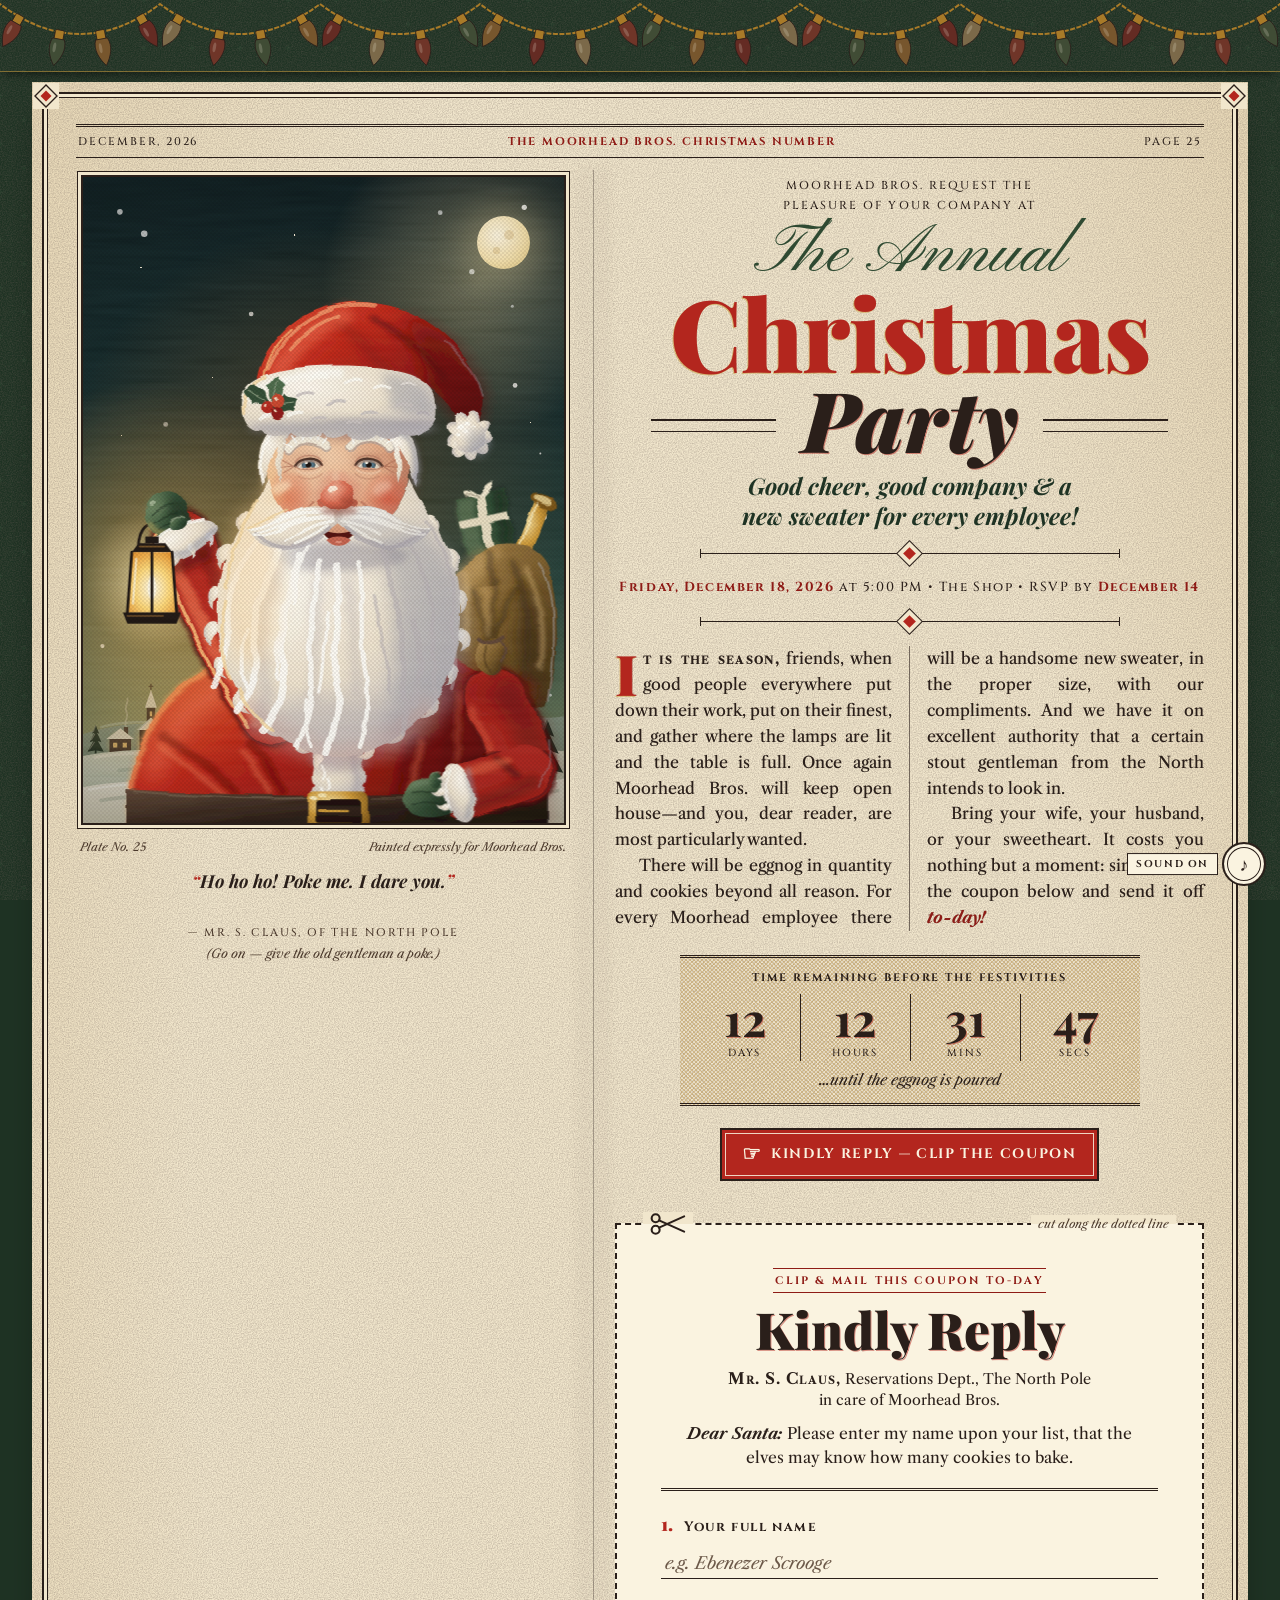
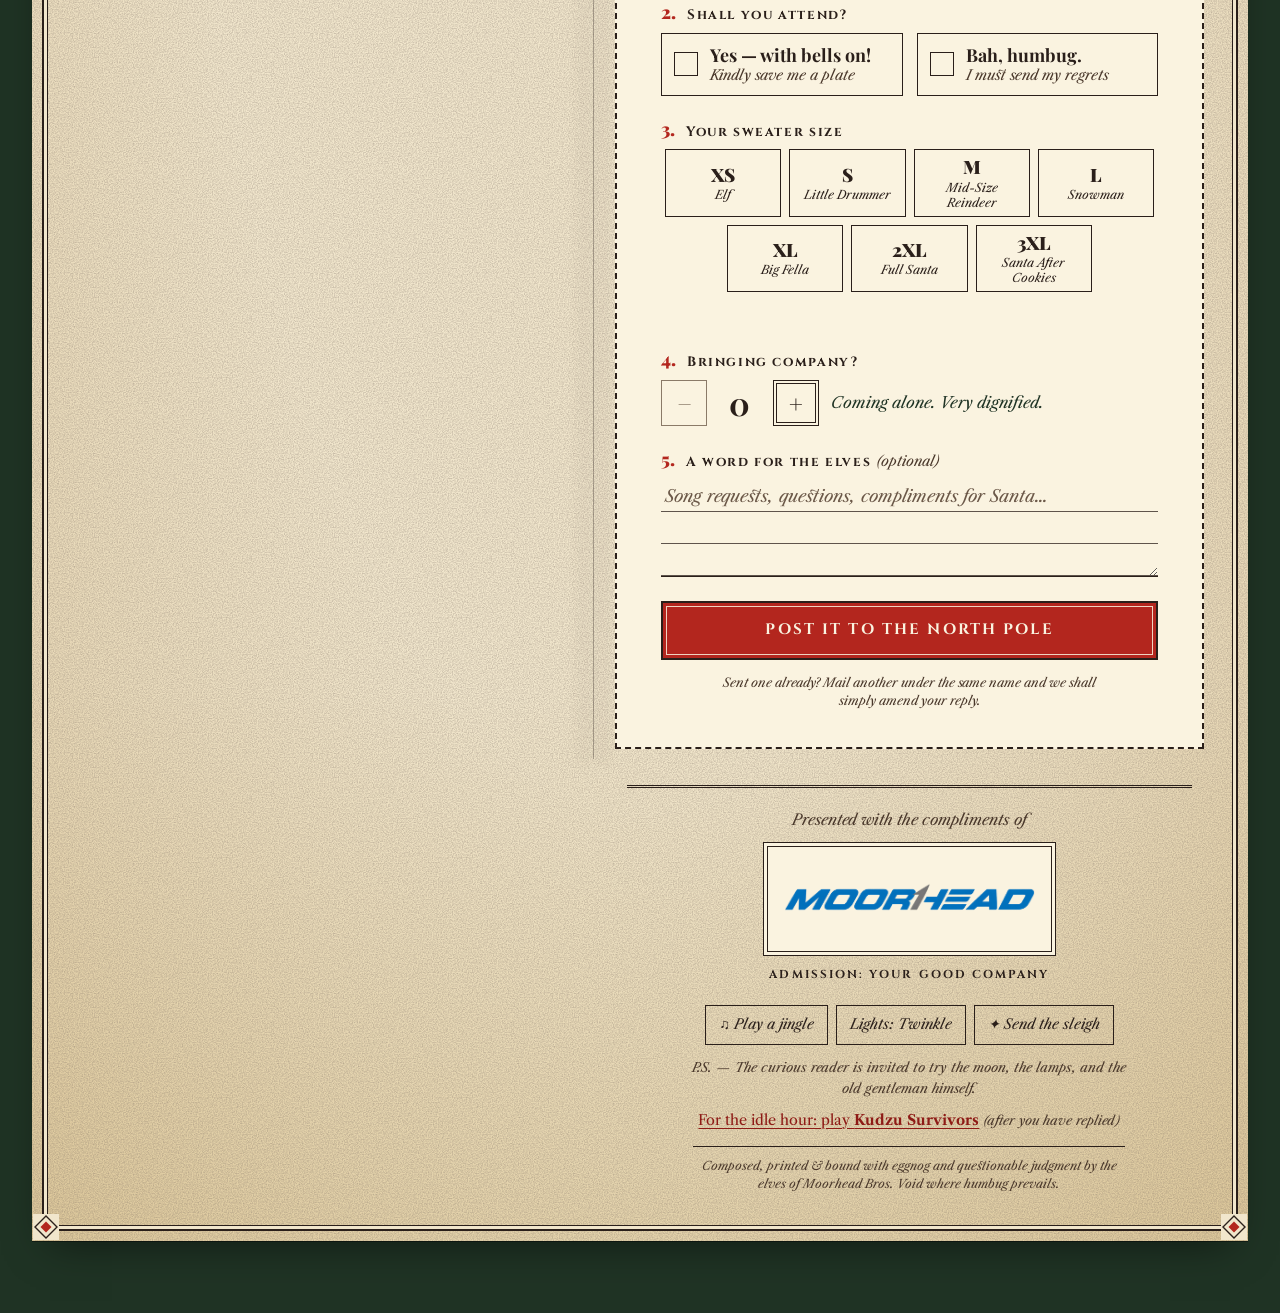
==== commit fc4834ae: "Address the coupon to "Dear Santa" instead of "Dear Sir" Co-Authored-By: Claude Fable 5.2 <noreply@a" ====
--- a/index.html
+++ b/index.html
@@ -749,7 +749,7 @@
               <p class="stamp">Clip &amp; mail this coupon to-day</p>
               <h2>Kindly Reply</h2>
               <p class="coupon-to"><b>Mr. S. Claus,</b> Reservations Dept., The North Pole<br>in care of Moorhead Bros.</p>
-              <p class="card-sub"><em>Dear Sir:</em> Please enter my name upon your list, that the elves may know how many cookies to bake.</p>
+              <p class="card-sub"><em>Dear Santa:</em> Please enter my name upon your list, that the elves may know how many cookies to bake.</p>
             </div>
 
             <!-- honeypot: humans never see this -->
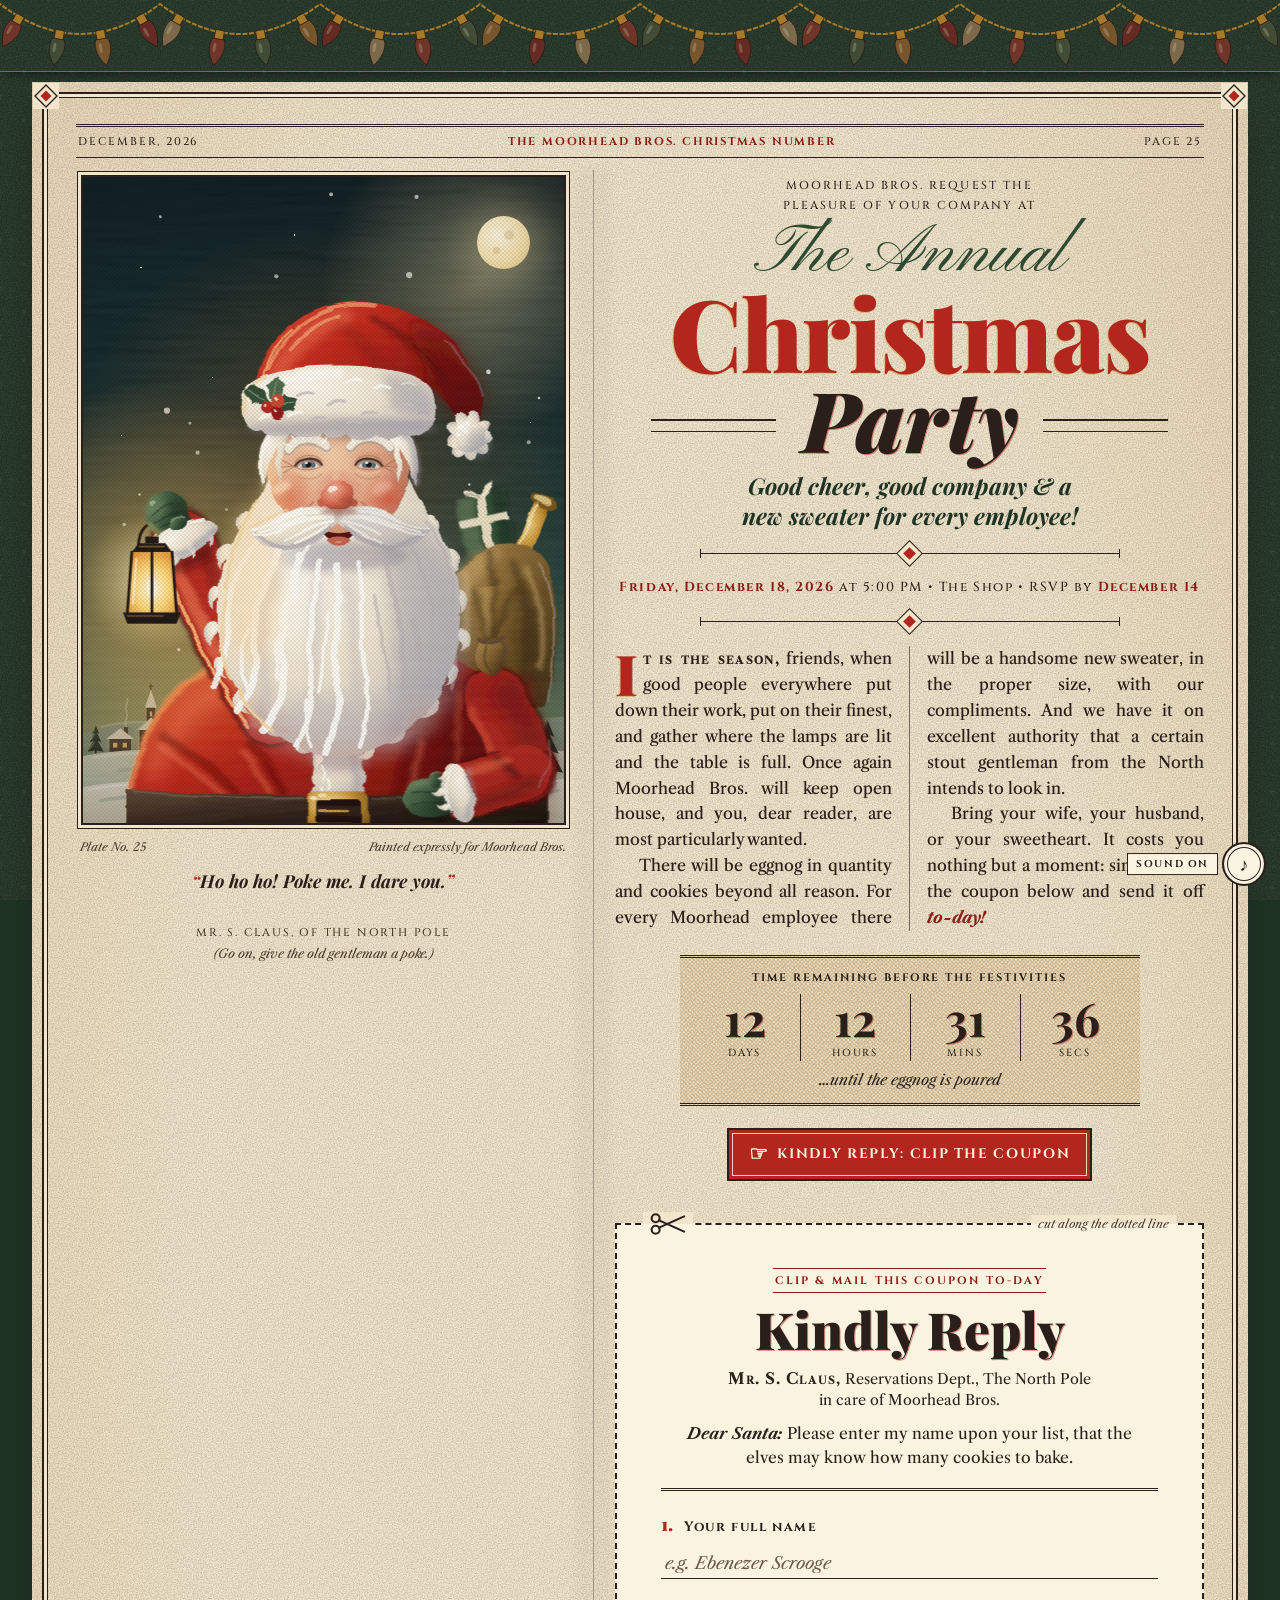
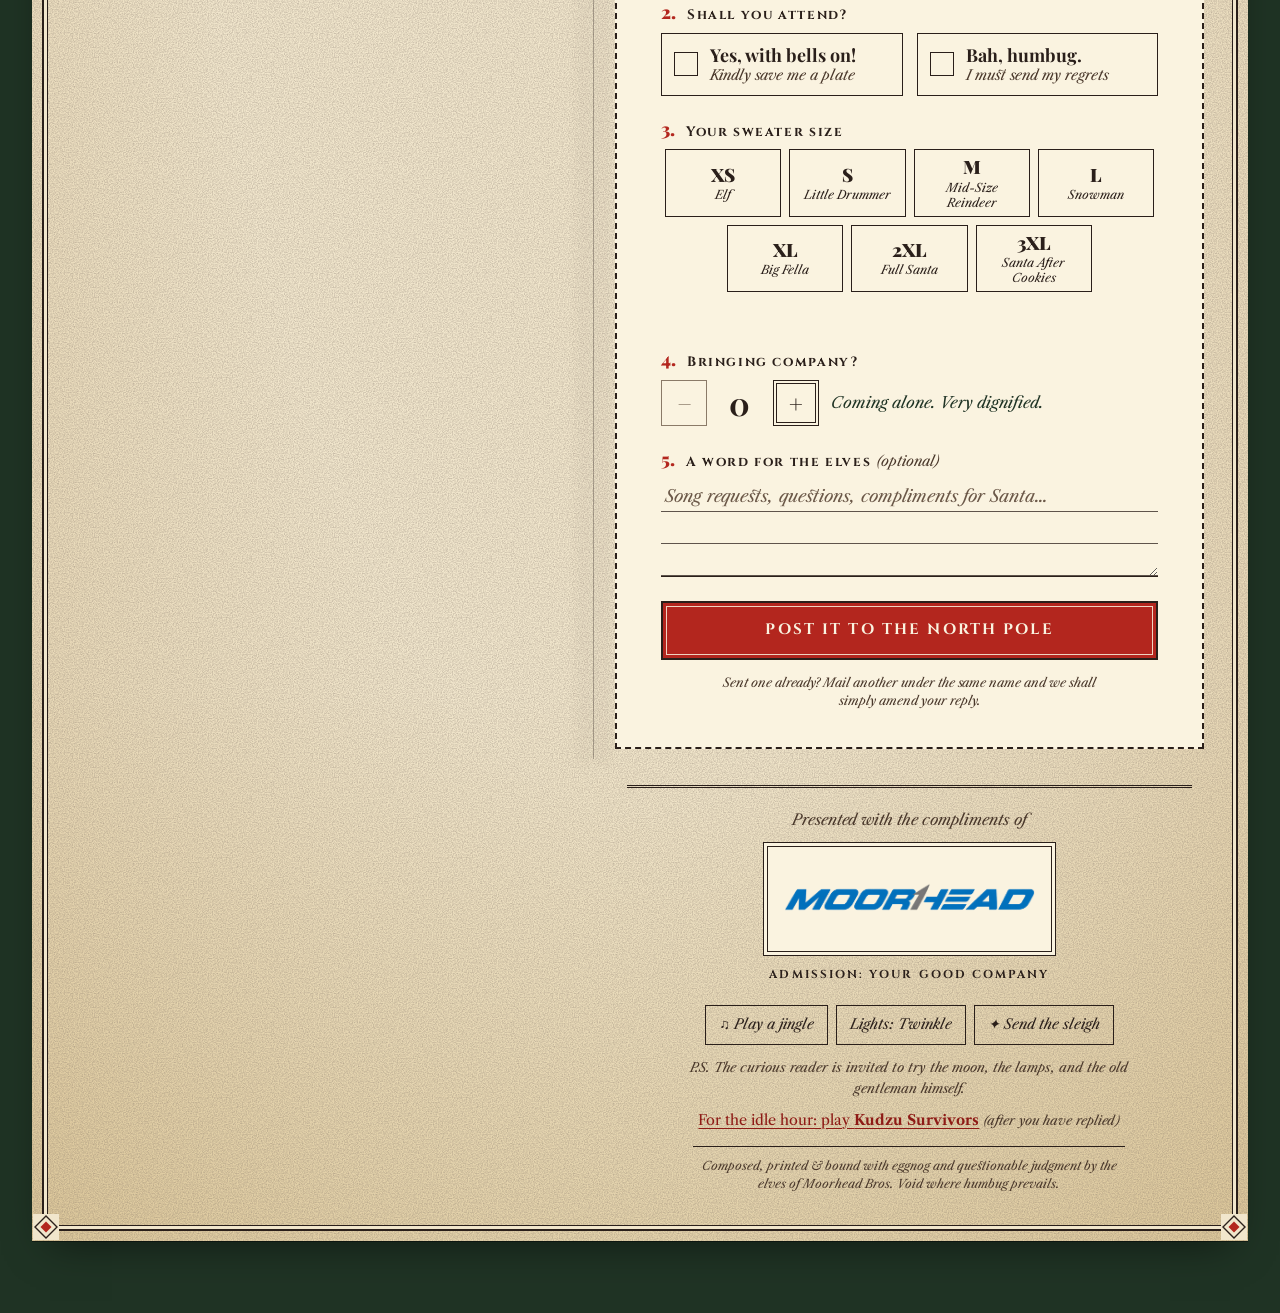
==== commit 563788c5: "Remove em dashes from the page copy Co-Authored-By: Claude Fable 5.2 <noreply@anthropic.com>" ====
--- a/index.html
+++ b/index.html
@@ -692,8 +692,8 @@
     <div class="plate-caption">
       <p class="plate-credit"><span>Plate No. 25</span><span>Painted expressly for Moorhead Bros.</span></p>
       <div class="speech" id="speech" role="status" aria-live="polite">Ho ho ho! Poke me. I dare you.</div>
-      <p class="speech-by">&mdash; Mr. S. Claus, of the North Pole</p>
-      <p class="santa-hint">(Go on &mdash; give the old gentleman a poke.)</p>
+      <p class="speech-by">Mr. S. Claus, of the North Pole</p>
+      <p class="santa-hint">(Go on, give the old gentleman a poke.)</p>
     </div>
     </div><!-- /.plate-col -->
 
@@ -713,7 +713,7 @@
       <div class="rule-orn" aria-hidden="true"><i></i></div>
 
       <div class="copy">
-        <p><span class="lead-in">It is the season,</span> friends, when good people everywhere put down their work, put on their finest, and gather where the lamps are lit and the table is full. Once again Moorhead Bros. will keep open house&mdash;and you, dear reader, are most particularly wanted.</p>
+        <p><span class="lead-in">It is the season,</span> friends, when good people everywhere put down their work, put on their finest, and gather where the lamps are lit and the table is full. Once again Moorhead Bros. will keep open house, and you, dear reader, are most particularly wanted.</p>
         <p>There will be eggnog in quantity and cookies beyond all reason. For every Moorhead employee there will be a handsome new sweater, in the proper size, with our compliments. And we have it on excellent authority that a certain stout gentleman from the North intends to look in.</p>
         <p>Bring your wife, your husband, or your sweetheart. It costs you nothing but a moment: simply fill in the coupon below and send it off <em>to-day!</em></p>
       </div>
@@ -729,7 +729,7 @@
         <p class="cd-caption" id="cd-caption">&hellip;until the eggnog is poured</p>
       </div>
 
-      <a class="btn btn-reply" href="#rsvp"><span class="hand" aria-hidden="true">&#9758;&#xFE0E;</span> <span>Kindly reply &mdash; clip the coupon</span></a>
+      <a class="btn btn-reply" href="#rsvp"><span class="hand" aria-hidden="true">&#9758;&#xFE0E;</span> <span>Kindly reply: clip the coupon</span></a>
       <p class="headcount" id="headcount" hidden></p>
     </section>
 
@@ -771,7 +771,7 @@
                   <span class="ticket-inner">
                     <span class="ticket-box" aria-hidden="true"></span>
                     <span class="ticket-text">
-                      <span class="ticket-main">Yes &mdash; with bells on!</span>
+                      <span class="ticket-main">Yes, with bells on!</span>
                       <span class="ticket-small">Kindly save me a plate</span>
                     </span>
                   </span>
@@ -866,7 +866,7 @@
         <button type="button" class="chip" id="mode-btn">Lights: Twinkle</button>
         <button type="button" class="chip" id="sleigh-btn">&#10022; Send the sleigh</button>
       </p>
-      <p class="footer-egg">P.S. &mdash; The curious reader is invited to try the moon, the lamps, and the old gentleman himself.</p>
+      <p class="footer-egg">P.S. The curious reader is invited to try the moon, the lamps, and the old gentleman himself.</p>
       <p class="footer-game"><a href="game.html">For the idle hour: play <b>Kudzu Survivors</b></a> <span>(after you have replied)</span></p>
       <p class="footer-colophon">Composed, printed &amp; bound with eggnog and questionable judgment by the elves of Moorhead Bros. Void where humbug prevails.</p>
     </footer>
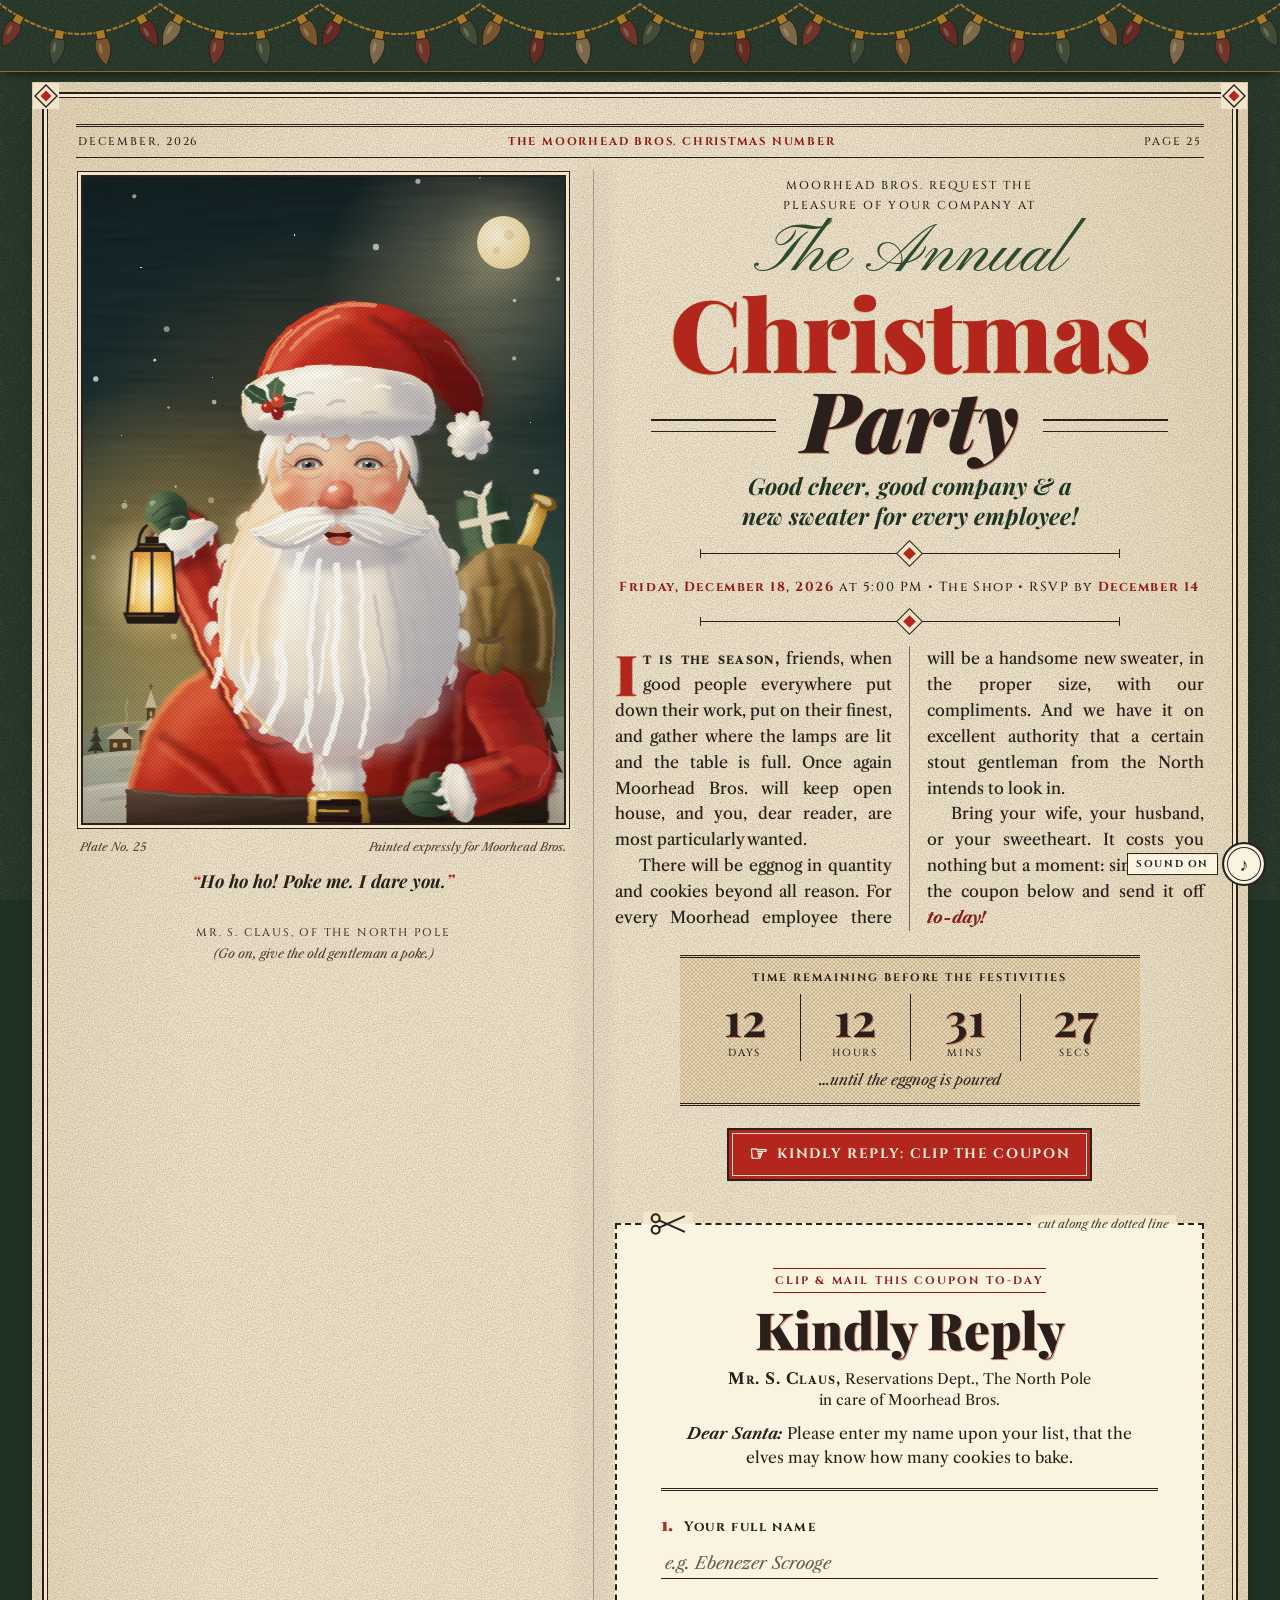
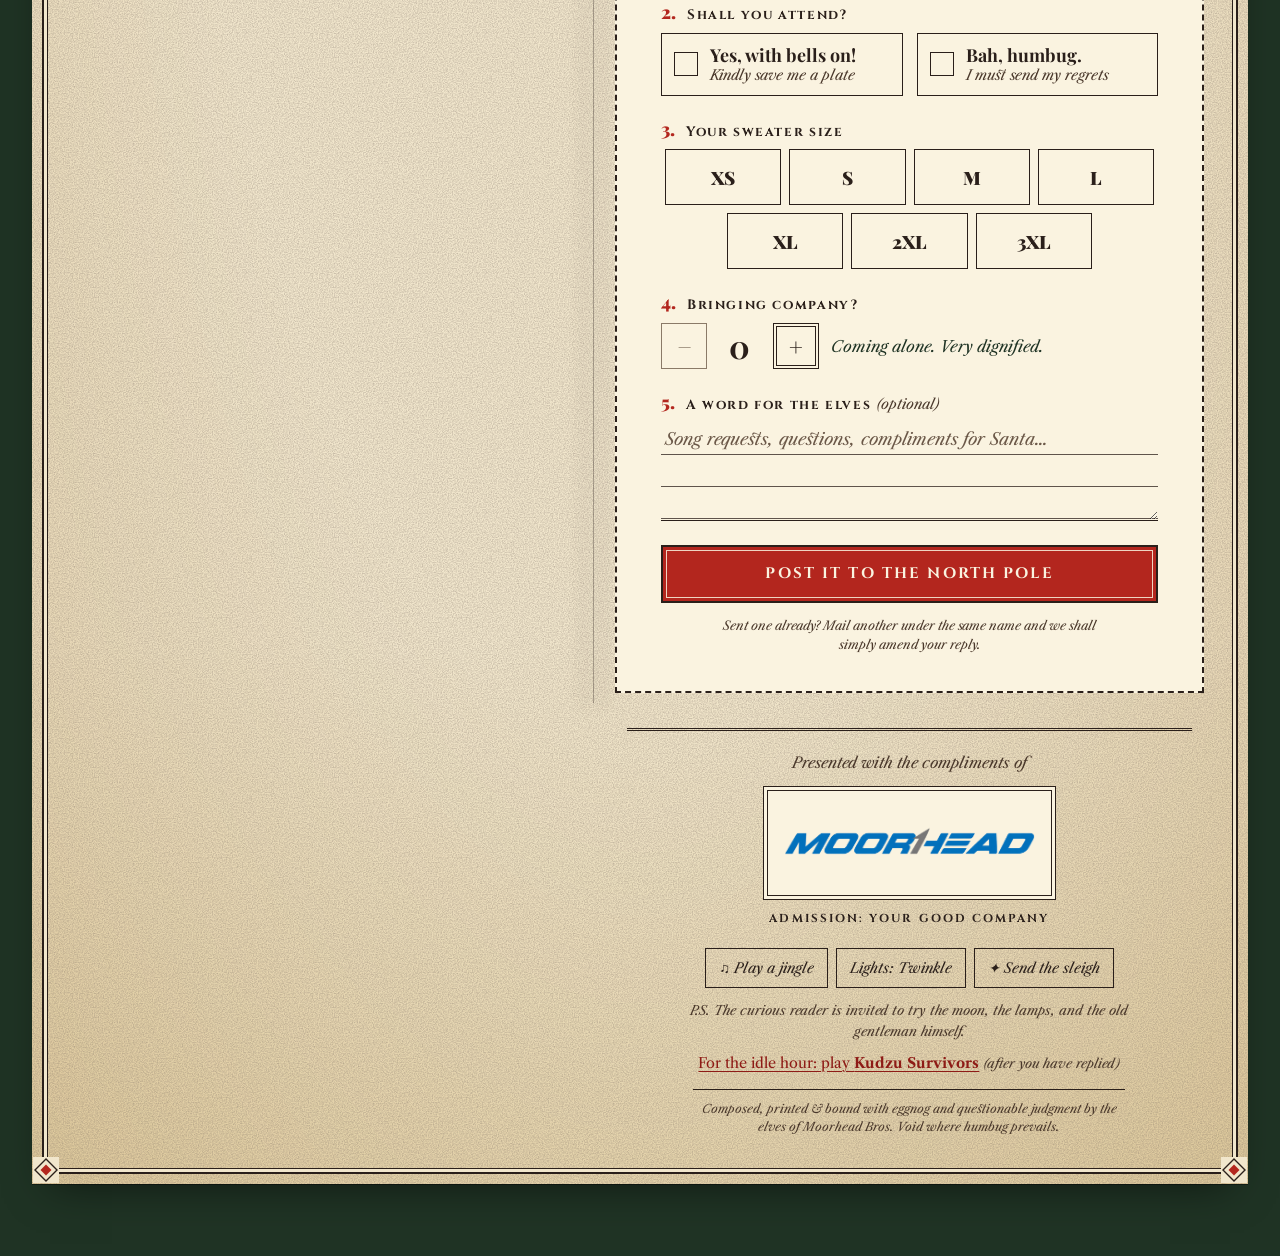
==== commit f7f6cb62: "Remove the joke names and comments from the sweater sizes The size boxes now show only the size (XS " ====
--- a/index.html
+++ b/index.html
@@ -795,7 +795,6 @@
               <fieldset class="field">
                 <legend class="label"><span class="num">3</span> Your sweater size</legend>
                 <div class="sizes" id="sizes"></div>
-                <p class="size-quip" id="size-quip" aria-live="polite">&nbsp;</p>
                 <p class="error" data-for="shirtSize"></p>
               </fieldset>
 
--- a/css/style.css
+++ b/css/style.css
@@ -623,7 +623,6 @@
   transition: background-color .15s, color .15s;
 }
 .size-tag b { font-family: var(--f-head); font-weight: 900; font-size: 1.15rem; line-height: 1.1; }
-.size-tag small { font-style: italic; font-size: .75rem; line-height: 1.25; margin-top: 2px; }
 .size-tag:hover span { background: rgba(201, 153, 59, .2); }
 .size-tag input:checked + span {
   color: var(--paper-hi); background: var(--red);
@@ -632,8 +631,7 @@
 }
 .size-tag input:focus-visible + span { outline: 2px solid var(--ink); outline-offset: 3px; }
 @keyframes stampIn { from { transform: scale(1.08); } to { transform: none; } }
-.size-quip, .step-quip { font-style: italic; font-size: .98rem; color: var(--green-dk); }
-.size-quip { margin: 9px 0 0; min-height: 1.6em; }
+.step-quip { font-style: italic; font-size: .98rem; color: var(--green-dk); }
 
 /* guest stepper */
 .stepper { display: flex; align-items: center; gap: 12px; flex-wrap: wrap; }
